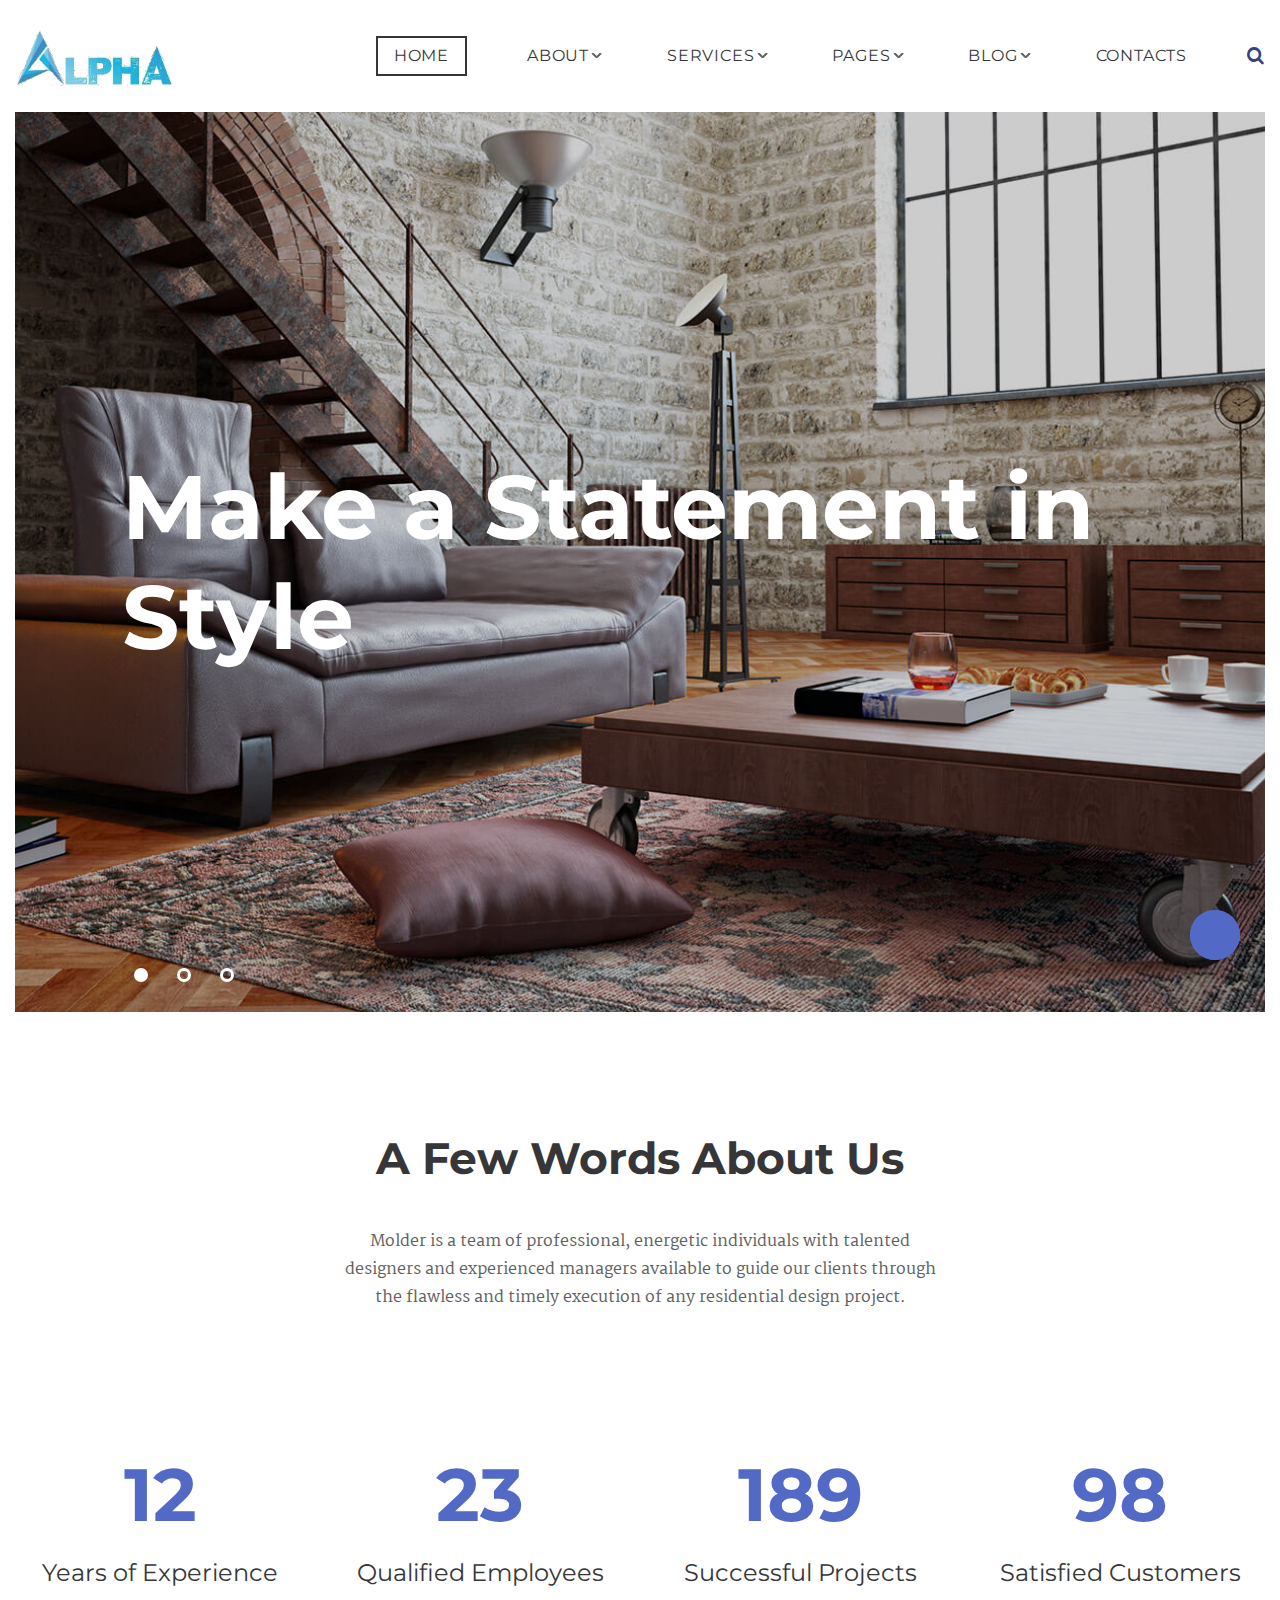
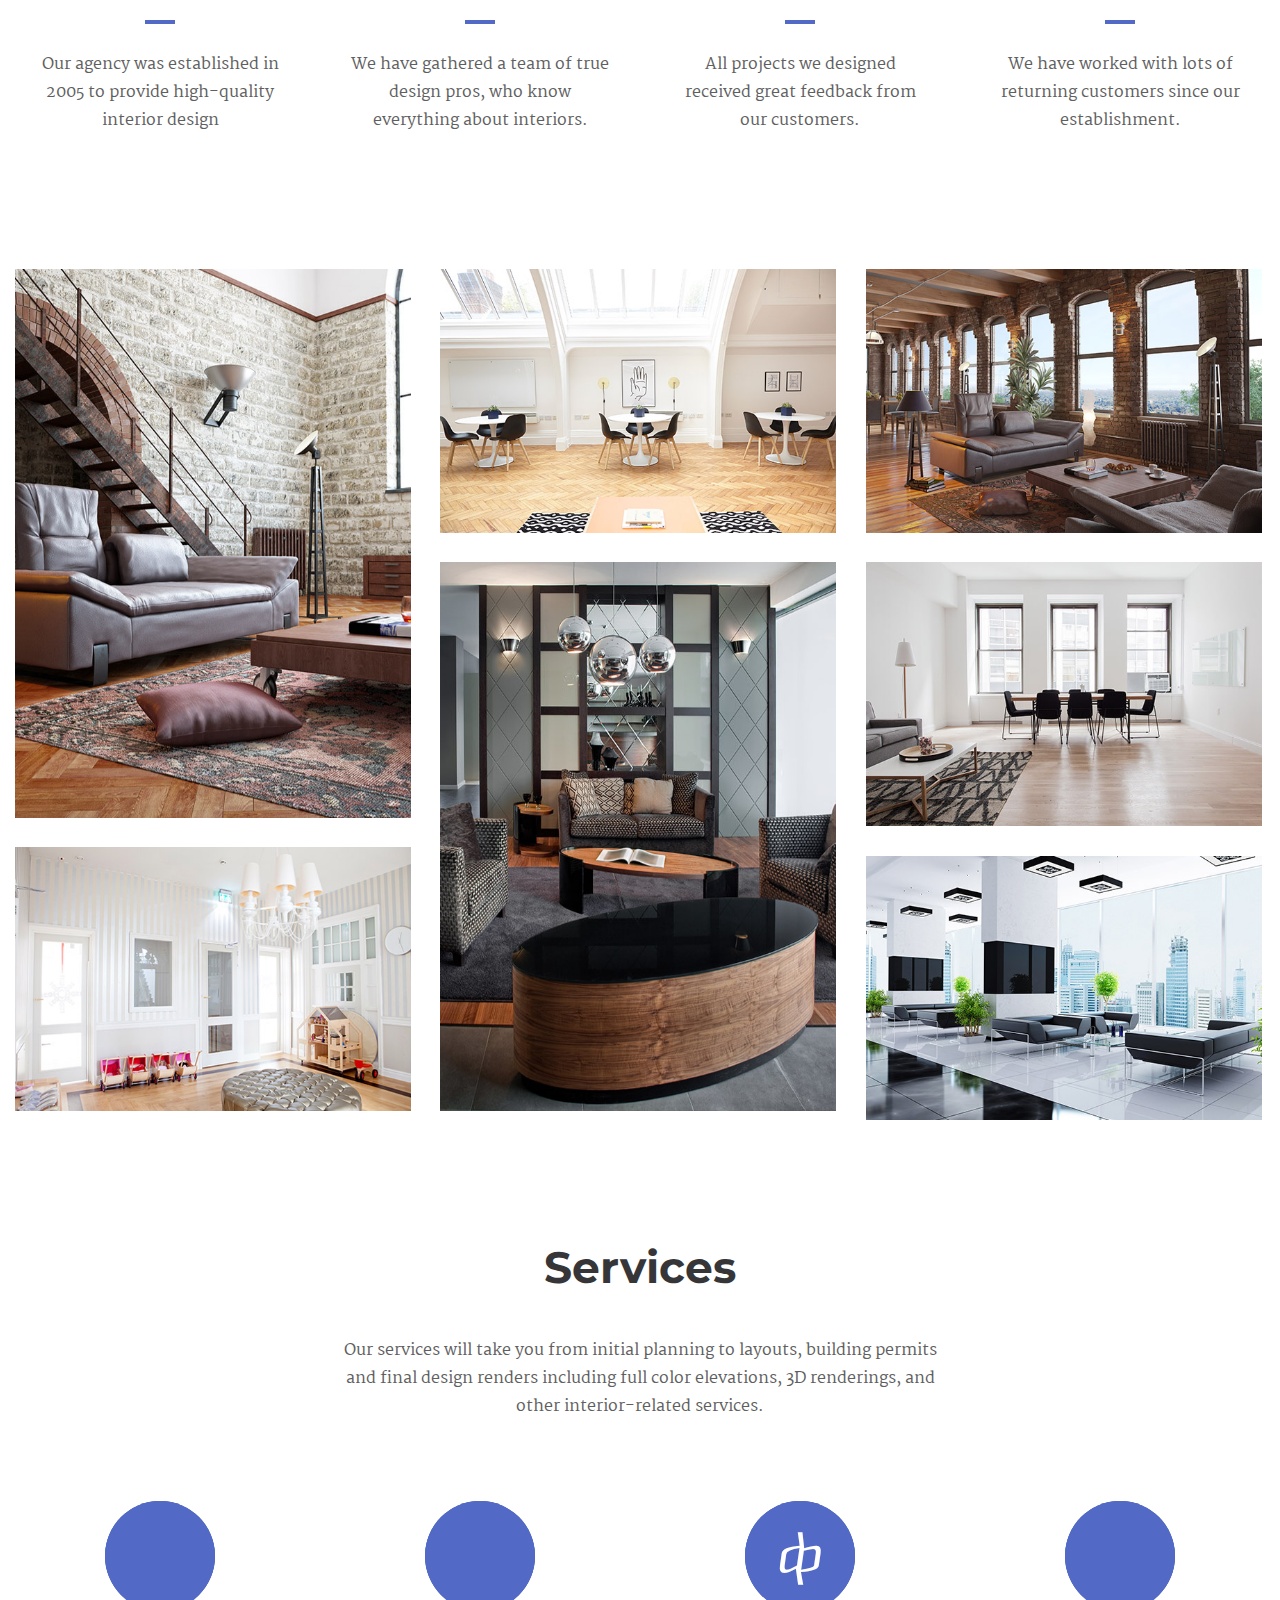
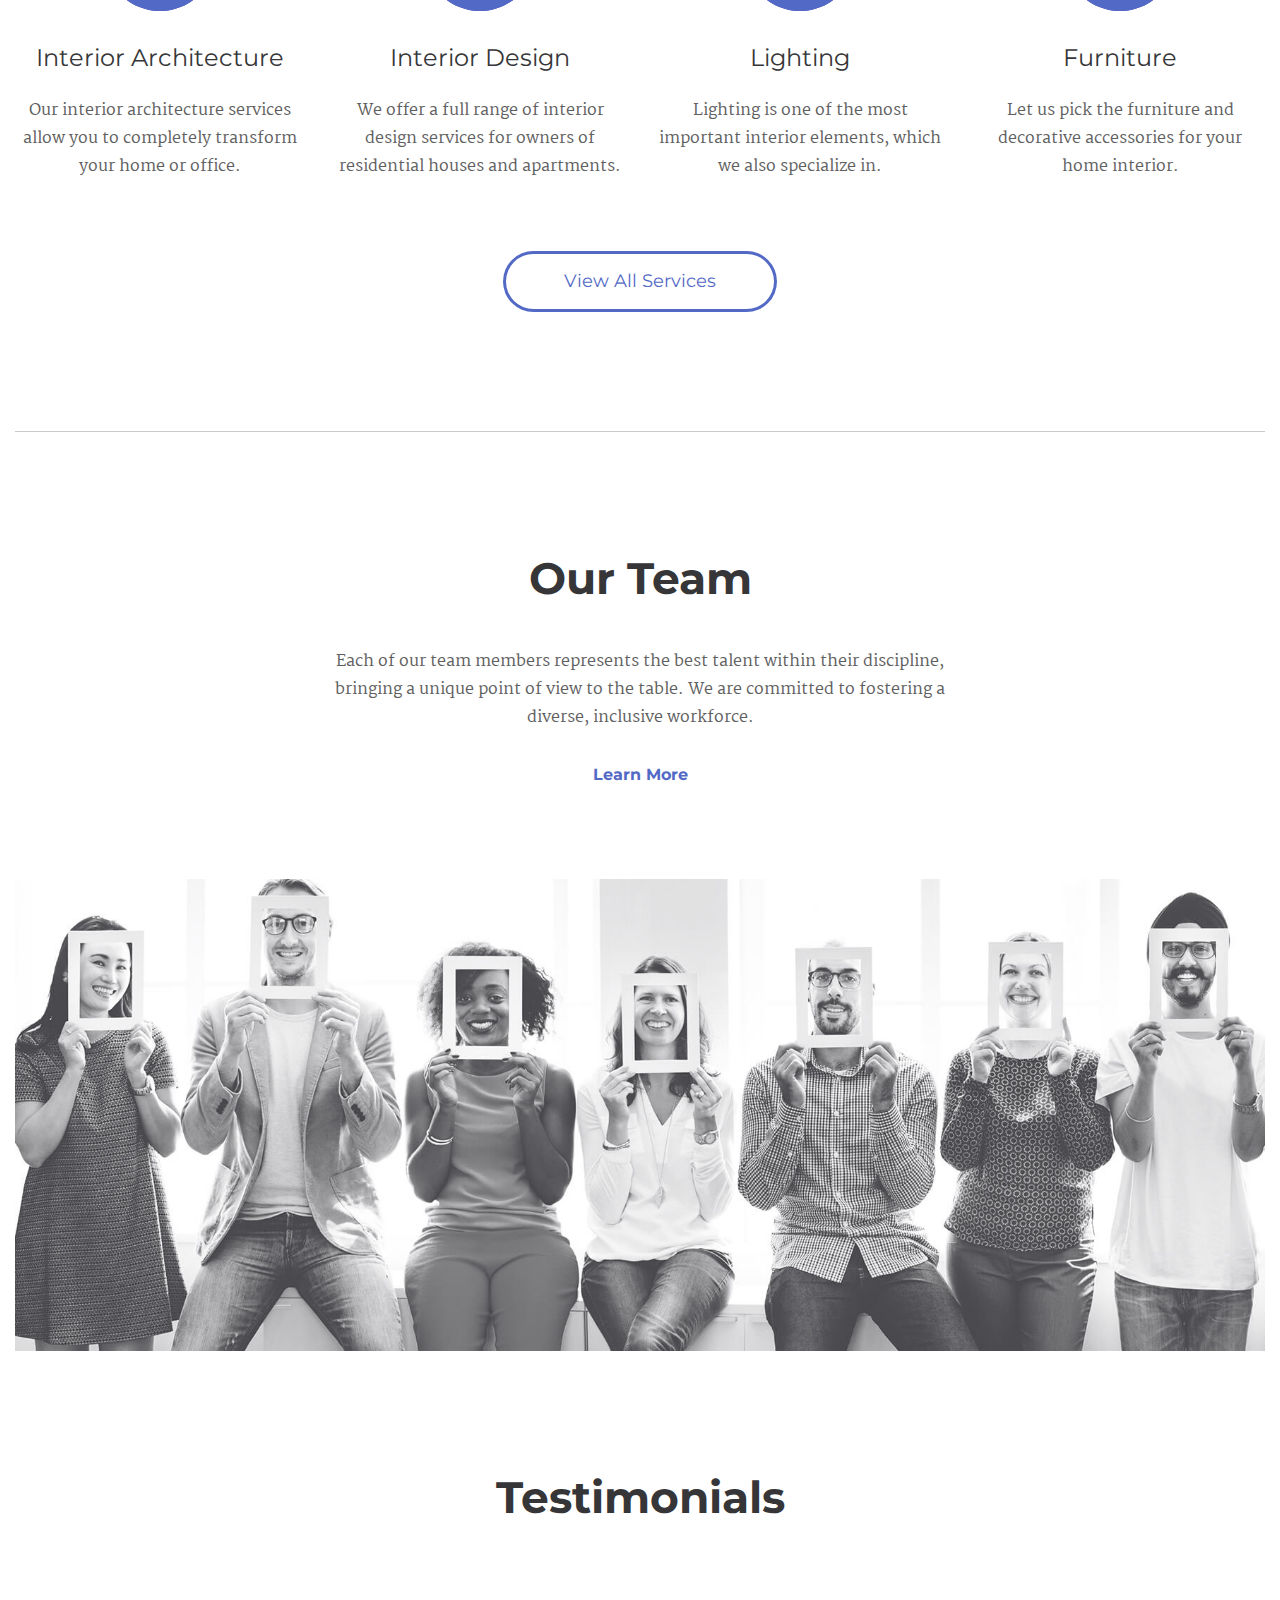
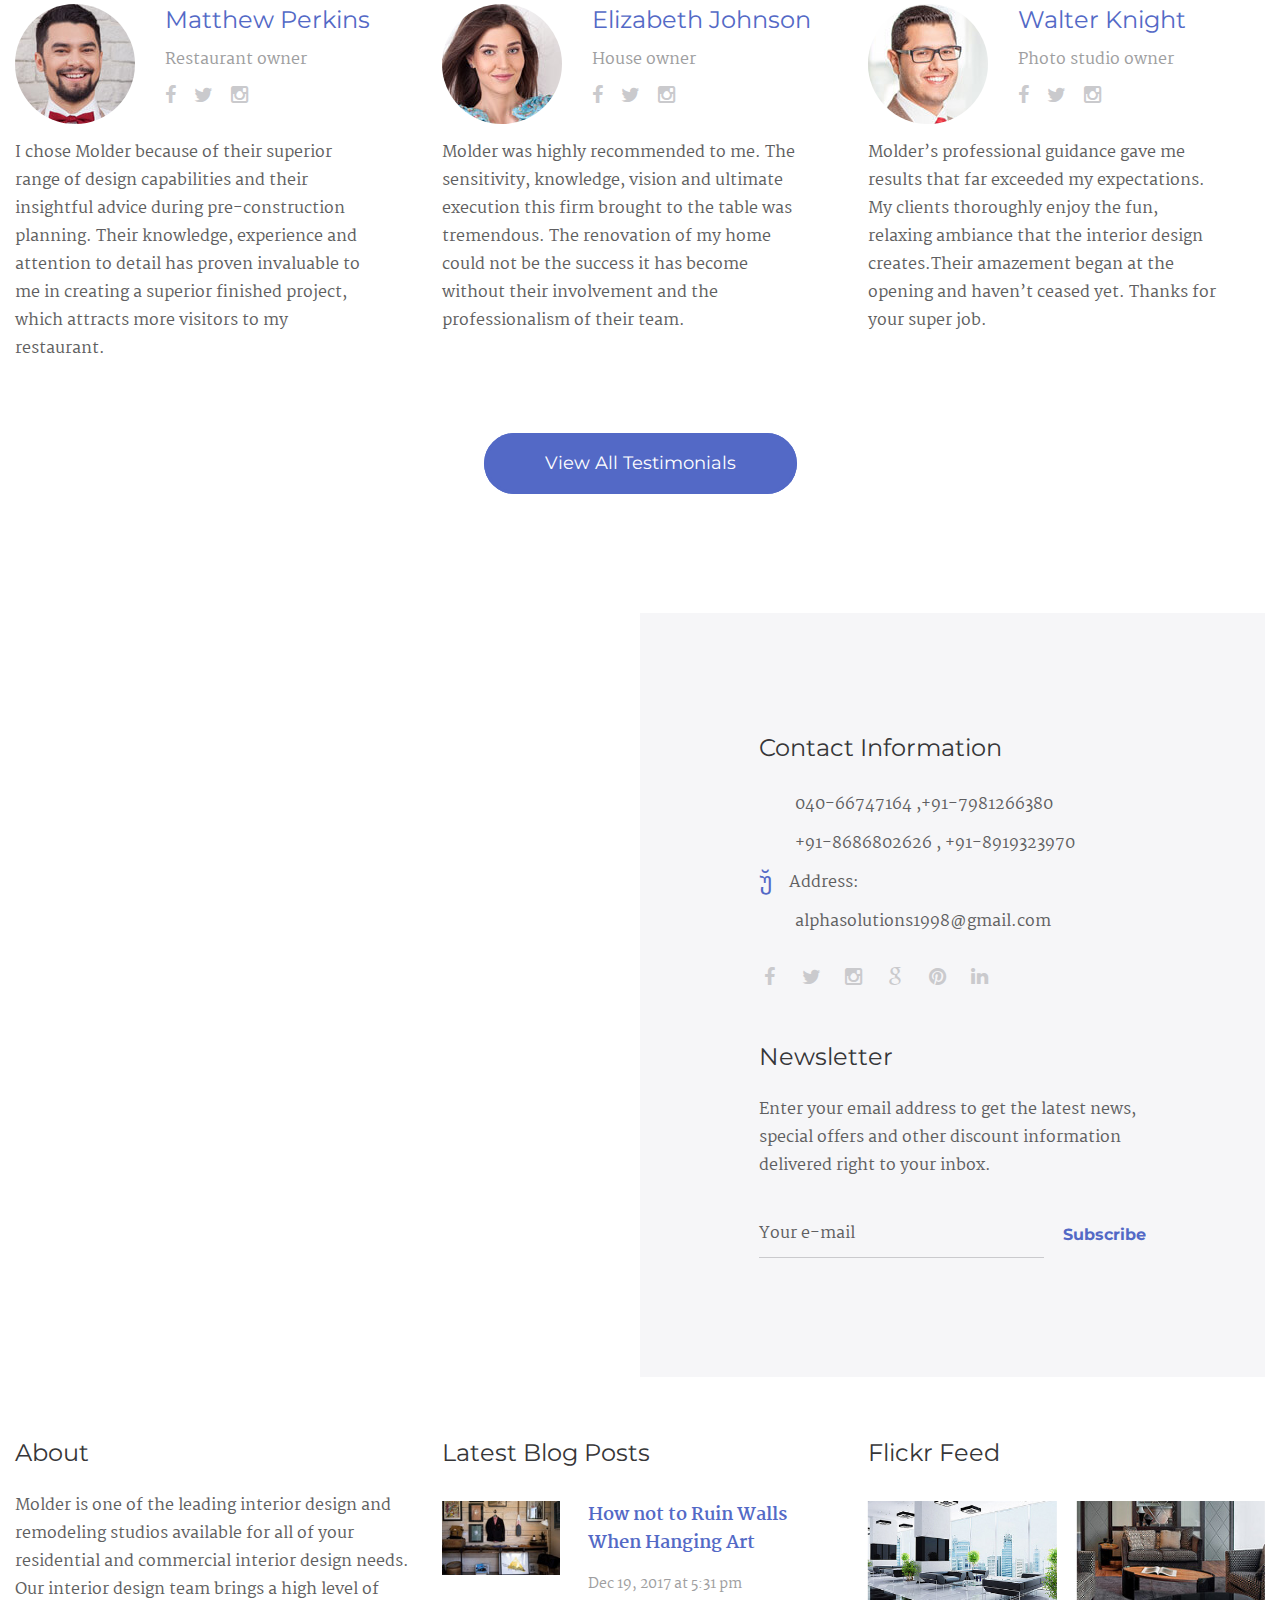
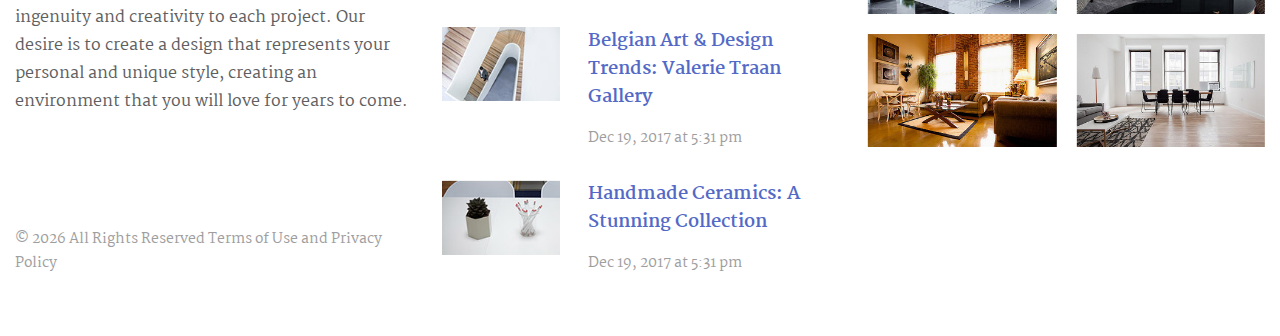
==== src/main/webapp/resources/index.html @ 191c0c5e "Alpha Project" ====
<html class="wide smoothscroll wow-animation desktop landscape rd-navbar-static-linked" lang="en"><head>
    <!-- Site Title-->
    <title>Home</title>
    <meta name="format-detection" content="telephone=no">
    <meta name="viewport" content="width=device-width, height=device-height, initial-scale=1.0, maximum-scale=1.0, user-scalable=0">
    <meta http-equiv="X-UA-Compatible" content="IE=edge">
    <meta charset="utf-8">
    <!-- Stylesheets-->
    <link rel="stylesheet" type="text/css" href="//fonts.googleapis.com/css?family=Montserrat:400,700%7CMartel:400,700,900">
    <link rel="stylesheet" href="css/bootstrap.css">
    <link rel="stylesheet" href="css/style.css">
    <link rel="stylesheet" href="//cdn.materialdesignicons.com/2.0.46/css/materialdesignicons.min.css">
    <link href="https://fonts.googleapis.com/icon?family=Material+Icons" rel="stylesheet">

		<!--[if lt IE 10]>
    <div style="background: #212121; padding: 10px 0; box-shadow: 3px 3px 5px 0 rgba(0,0,0,.3); clear: both; text-align:center; position: relative; z-index:1;"><a href="https://windows.microsoft.com/en-US/internet-explorer/"><img src="img/ie8-panel/warning_bar_0000_us.jpg" border="0" height="42" width="820" alt="You are using an outdated browser. For a faster, safer browsing experience, upgrade for free today."></a></div>
    <script src="js/html5shiv.min.js"></script>
		<![endif]-->
 </head>
  <body class="">
    <!-- Page-->
    <div class="page">
      <!-- Page preloader-->
      <div class="page-loader loaded">
        <div>
          <div class="page-loader-body">
            <div class="cssload-loader">
              <div class="cssload-inner cssload-one"></div>
              <div class="cssload-inner cssload-two"></div>
              <div class="cssload-inner cssload-three"></div>
            </div>
          </div>
        </div>
      </div>
      <!-- Page Header-->
      <header class="section page-header">
        <!-- RD Navbar-->
        <div class="rd-navbar-wrap" style="height: 112px;">
          <nav class="rd-navbar rd-navbar-default rd-navbar-original rd-navbar-static" data-sm-stick-up-offset="1px" data-md-stick-up-offset="56px" data-lg-stick-up-offset="1px" data-layout="rd-navbar-fixed" data-sm-layout="rd-navbar-fixed" data-md-layout="rd-navbar-fullwidth" data-md-device-layout="rd-navbar-fixed" data-lg-device-layout="rd-navbar-static" data-lg-layout="rd-navbar-static" data-sm-stick-up="true" data-md-stick-up="true" data-lg-stick-up="true">
            <div class="rd-navbar-outer">
              <div class="rd-navbar-inner">
                <!-- RD Navbar Panel-->
                <div class="rd-navbar-cell rd-navbar-panel">
                  <!-- RD Navbar Toggle-->
                  <button class="rd-navbar-toggle toggle-original" data-rd-navbar-toggle=".rd-navbar-nav"><span class="toggle-icon"></span></button>
                  <!-- RD Navbar Brand--><a class="rd-navbar-brand" href="./"><img src="img/logo.png" alt="" width="158" height="21"></a>
                </div>
                <!-- RD Navbar Nav-->
                <div class="rd-navbar-cell rd-navbar-nav-wrap">
                  <!-- RD Navbar Nav-->
                  <ul class="rd-navbar-nav toggle-original-elements">
                    <li class="active"><a href="index.html">Home</a></li>
                    <li class="rd-navbar--has-dropdown rd-navbar-submenu"><a href="about.html">About</a><span class="rd-navbar-submenu-toggle"></span>
                      <!-- RD Navbar Dropdown-->
                      <ul class="rd-navbar-dropdown">
                        <li><a href="#">Testimonials</a></li>
                        <li class="rd-navbar--has-dropdown rd-navbar-submenu"><a href="team.html">Our Team</a><span class="rd-navbar-submenu-toggle"></span>
                          <ul class="rd-navbar-dropdown">
                            <li><a href="#">Team Member Profile</a></li>
                          </ul>
                        </li>
                      </ul>
                    </li>
                    <li class="rd-navbar--has-dropdown rd-navbar-submenu"><a href="services.html">Services</a><span class="rd-navbar-submenu-toggle"></span>
                      <!-- RD Navbar Dropdown-->
                      <ul class="rd-navbar-dropdown">
                        <li><a href="#">Aluminium Works</a></li>
                        <li><a href="#">All Kind of Blinds</a></li>
                        <li><a href="#">All types of Cealing</a></li>
                        <li><a href="#">All kind of Flooring</a></li>
                        </ul>
                        <ul class="rd-navbar-dropdown">
                          <li><a href="#">Artificial Grass Laying</a></li>
                          <li><a href="#">Curtain Rods</a></li>
                          <li><a href="#">Electrical Works</a></li>
                          <li><a href="#">Fabrication Works</a></li>
                          <li><a href="#">Furniture & Modular Kitchens</a></li>
                          <li><a href="#">Glass Fitting & Filming</a></li>
                          <li><a href="#">Home & Office Interiors</a></li>
                          <li><a href="#">HVAC Works</a></li>
                          <li><a href="#">Sofa Making</a></li>
                          <li><a href="#">Plumbing</a></li>
                          <li><a href="#">Wallpapers</a></li>
                      </ul>
                    </li>
                    <li class="rd-navbar--has-megamenu rd-navbar-submenu"><a href="#features">Pages</a><span class="rd-navbar-submenu-toggle"></span>
                      <!-- RD Navbar Megamenu-->
                      <ul class="rd-navbar-megamenu rd-navbar-open-right">
                        <li>
                          <ul class="rd-megamenu-list">
                            <li><a href="#">Typography</a></li>
                            <li><a href="#">Tabs and accordions</a></li>
                            <li><a href="#">Progress Bars</a></li>
                            <li><a href="#">Forms</a></li>
                            <li><a href="#">Tables</a></li>
                            <li><a href="#">Grid</a></li>
                            <li><a href="#">Buttons</a></li>
                          </ul>
                        </li>
                        <li>
                          <ul class="rd-megamenu-list">
                            <li><a href="#">404 Page</a></li>
                            <li><a href="#">503 Page</a></li>
                            <li><a href="#">Coming soon</a></li>
                            <li><a href="#">Under construction</a></li>
                            <li><a href="#">Site map</a></li>
                            <li><a href="#">Terms of Use</a></li>
                            <li><a href="#">Search results</a></li>
                          </ul>
                        </li>
                        <li>
                          <ul class="rd-megamenu-list">
                            <li><a href="#">Grid Gallery</a></li>
                            <li><a href="#">Masonry Gallery</a></li>
                            <li><a href="#">Cobbles Gallery</a></li>
                            <li><a href="#">Grid without Padding Gallery</a></li>
                          </ul>
                        </li>
                      </ul>
                    </li>
                    <li class="rd-navbar--has-dropdown rd-navbar-submenu"><a href="#">Blog</a><span class="rd-navbar-submenu-toggle"></span>
                      <ul class="rd-navbar-dropdown">
                        <li><a href="#">Classic Blog</a></li>
                        <li><a href="#">Grid Blog</a></li>
                        <li><a href="#">Masonry Blog</a></li>
                        <li><a href="#">Modern Blog</a></li>
                        <li><a href="#">Single Post</a></li>
                      </ul>
                    </li>
                    <li><a href="contact.html">Contacts</a></li>
                  </ul>
                </div>
                <!-- RD Navbar Panel Right-->
                <div class="rd-navbar-cell rd-navbar-panel-right">
                  <!-- Search toggle-->
                  <button class="search-toggle toggle-original" data-rd-navbar-toggle=".rd-navbar-search"><span class="toggle-icon"></span></button>
                </div>
                <!-- Search-->
                <div class="rd-navbar-search rd-navbar-search-fullwidth toggle-original-elements">
                  <form class="rd-search" action="search-results.html" data-search-live="rd-search-results-live" method="GET">
                    <div class="form-wrap">
                      <label class="form-label form-label rd-input-label" for="rd-navbar-search-form-input">Type and hit enter...</label>
                      <input class="rd-navbar-search-form-input form-input" id="rd-navbar-search-form-input" type="text" name="s" autocomplete="off">
                      <button class="button-submit fa fa-search" type="submit"></button>
                    </div>
                    <div class="rd-search-results-live cleared" id="rd-search-results-live"></div>
                  </form>
                </div>
              </div>
            </div>
          </nav>
        </div>
      </header>
      <section class="section">
        <div class="shell-wide">
          <!-- Swiper-->
          <div class="swiper-container swiper-slider swiper-container-horizontal" data-loop="false" data-autoplay="false" data-simulate-touch="false">
            <div class="swiper-wrapper" style="transform: translate3d(0px, 0px, 0px);">
              <div class="swiper-slide swiper-slide-active" data-slide-bg="img/slider-1-1770x888.jpg" style="background-image: url(img/slider-1-1770x888.jpg); background-size: cover; width: 1264px;">
                <div class="swiper-slide-caption">
                  <div class="range range-center">
                    <div class="cell-sm-10">
                      <h1 data-caption-animate="fadeInUp" data-caption-delay="100" class="fadeInUp animated">Make a Statement <br class="veil reveal-xl-inline">in Style</h1>
                    </div>
                  </div>
                </div>
              </div>
              <div class="swiper-slide swiper-slide-next" data-slide-bg="img/slider-2-1770x888.jpg" style="background-image: url(img/slider-2-1770x888.jpg); background-size: cover; width: 1264px;">
                <div class="swiper-slide-caption">
                  <div class="range range-center">
                    <div class="cell-sm-10">
                      <h1 data-caption-animate="fadeInUp" data-caption-delay="100" class="not-animated">Simplicity <br class="veil reveal-xl-inline">Beats Complexity</h1>
                    </div>
                  </div>
                </div>
              </div>
              <div class="swiper-slide" data-slide-bg="img/slider-3-1770x888.jpg" style="background-image: url(img/slider-3-1770x888.jpg); background-size: cover; width: 1264px;">
                <div class="swiper-slide-caption">
                  <div class="range range-center">
                    <div class="cell-sm-10">
                      <h1 data-caption-animate="fadeInUp" data-caption-delay="100" class="not-animated">Our Obsession <br class="veil reveal-xl-inline">is Distinctive Interiors</h1>
                    </div>
                  </div>
                </div>
              </div>
            </div>
            <div class="pagination-wrapper range range-center">
              <div class="cell-sm-10">
                <!-- Swiper Pagination-->
                <div class="swiper-pagination swiper-pagination-clickable swiper-pagination-bullets"><span class="swiper-pagination-bullet swiper-pagination-bullet-active"></span><span class="swiper-pagination-bullet"></span><span class="swiper-pagination-bullet"></span></div>
              </div>
            </div>
          </div>
        </div>
      </section>
      <!-- A Few Words About Us-->
      <section class="section section-lg bg-white">
        <div class="shell-wide text-center">
          <div class="title-block">
            <div class="range range-center">
              <div class="cell-sm-10 cell-lg-6">
                <h3>A Few Words About Us</h3>
                <p>Molder is a team of professional, energetic individuals with talented designers and experienced managers available to guide our clients through the flawless and timely execution of any residential design project.</p>
              </div>
            </div>
          </div>
          <div class="range range-40 range-center">
            <div class="cell-sm-6 cell-md-3">
              <div class="counter-wrap">
                <div class="icon icon-md icon-default mdi mdi-thumb-up-outline"></div>
                <div class="heading-2 counter-title"><span class="counter animated" data-step="3000">12</span></div>
                <h4 class="counter-subtitle">Years of Experience</h4>
                <div class="divider divider-1"></div>
                <p class="counter-exeption">Our agency was established in 2005 to provide high-quality interior design</p>
              </div>
            </div>
            <div class="cell-sm-6 cell-md-3">
              <div class="counter-wrap">
                <div class="icon icon-md icon-default mdi mdi-account-multiple-outline"></div>
                <div class="heading-2 counter-title"><span class="counter animated" data-step="3000">23</span></div>
                <h4 class="counter-subtitle">Qualified Employees</h4>
                <div class="divider divider-1"></div>
                <p class="counter-exeption">We have gathered a team of true design pros, who know everything about interiors.</p>
              </div>
            </div>
            <div class="cell-sm-6 cell-md-3">
              <div class="counter-wrap">
                <div class="icon icon-md icon-default mdi mdi-presentation"></div>
                <div class="heading-2 counter-title"><span class="counter animated" data-step="3000">189</span></div>
                <h4 class="counter-subtitle">Successful Projects</h4>
                <div class="divider divider-1"></div>
                <p class="counter-exeption">All projects we designed received great feedback from our customers.</p>
              </div>
            </div>
            <div class="cell-sm-6 cell-md-3">
              <div class="counter-wrap">
                <div class="icon icon-md icon-default mdi mdi-emoticon-happy"></div>
                <div class="heading-2 counter-title"><span class="counter animated" data-step="3000">98</span></div>
                <h4 class="counter-subtitle">Satisfied Customers</h4>
                <div class="divider divider-1"></div>
                <p class="counter-exeption">We have worked with lots of returning customers since our establishment.</p>
              </div>
            </div>
          </div>
        </div>
      </section>
      <!--Masonry gallery-->
      <section class="section section-lg bg-white">
        <div class="shell-wide">
          <div class="row">
            <!-- Isotope Content-->
            <div class="col-lg-12 text-center">
              <div class="row row-30 isotope isotope-fix isotope-single isotope--loaded" data-isotope-layout="masonry" data-isotope-group="gallery" data-lightgallery="group" style="position: relative; height: 891px;">
                <div class="col-xs-12 col-sm-6 col-lg-4 isotope-item" data-filter="*" style="position: absolute; left: 0px; top: 0px;">
                  <div class="gallery-item"><a class="gallery-item-inner" data-lightgallery="group-item" href="#">
                      <div class="gallery-img-wrap"><img src="img/masonry-gallery-1-570x790.jpg" alt="" width="570" height="790">
                      </div>
                      <div class="zoom-item"></div></a>
                    <div class="caption">
                      <h4 class="heading"><a href="#">Loft Studio</a></h4>
                      <div class="divider divider-1"></div>
                      <p class="exeption">Every project we work on reflects our professionalism and innovative design approach.</p>
                    </div>
                  </div>
                </div>
                <div class="col-xs-12 col-sm-6 col-lg-4 isotope-item" data-filter="*" style="position: absolute; left: 430px; top: 0px;">
                  <div class="gallery-item"><a class="gallery-item-inner" data-lightgallery="group-item" href="img/masonry-gallery-2-570x380.jpg">
                      <div class="gallery-img-wrap"><img src="img/masonry-gallery-2-570x380.jpg" alt="" width="570" height="380">
                      </div>
                      <div class="zoom-item"></div></a>
                    <div class="caption">
                      <h4 class="heading"><a href="#">Restaurant</a></h4>
                      <div class="divider divider-1"></div>
                      <p class="exeption">Every project we work on reflects our professionalism and innovative design approach.</p>
                    </div>
                  </div>
                </div>
                <div class="col-xs-12 col-sm-6 col-lg-4 isotope-item" data-filter="*" style="position: absolute; left: 861px; top: 0px;">
                  <div class="gallery-item"><a class="gallery-item-inner" data-lightgallery="group-item" href="#">
                      <div class="gallery-img-wrap"><img src="img/masonry-gallery-3-570x380.jpg" alt="" width="570" height="380">
                      </div>
                      <div class="zoom-item"></div></a>
                    <div class="caption">
                      <h4 class="heading"><a href="#">Photo Studio</a></h4>
                      <div class="divider divider-1"></div>
                      <p class="exeption">Every project we work on reflects our professionalism and innovative design approach.</p>
                    </div>
                  </div>
                </div>
                <div class="col-xs-12 col-sm-6 col-lg-4 isotope-item" data-filter="*" style="position: absolute; left: 430px; top: 297px;">
                  <div class="gallery-item"><a class="gallery-item-inner" data-lightgallery="group-item" href="#">
                      <div class="gallery-img-wrap"><img src="img/masonry-gallery-4-570x790.jpg" alt="" width="570" height="790">
                      </div>
                      <div class="zoom-item"></div></a>
                    <div class="caption">
                      <h4 class="heading"><a href="#">Contemporary Penthouse</a></h4>
                      <div class="divider divider-1"></div>
                      <p class="exeption">Every project we work on reflects our professionalism and innovative design approach.</p>
                    </div>
                  </div>
                </div>
                <div class="col-xs-12 col-sm-6 col-lg-4 isotope-item" data-filter="*" style="position: absolute; left: 861px; top: 297px;">
                  <div class="gallery-item"><a class="gallery-item-inner" data-lightgallery="group-item" href="#">
                      <div class="gallery-img-wrap"><img src="img/masonry-gallery-5-570x380.jpg" alt="" width="570" height="380">
                      </div>
                      <div class="zoom-item"></div></a>
                    <div class="caption">
                      <h4 class="heading"><a href="#">Conference Center</a></h4>
                      <div class="divider divider-1"></div>
                      <p class="exeption">Every project we work on reflects our professionalism and innovative design approach.</p>
                    </div>
                  </div>
                </div>
                <div class="col-xs-12 col-sm-6 col-lg-4 isotope-item" data-filter="*" style="position: absolute; left: 0px; top: 585px;">
                  <div class="gallery-item"><a class="gallery-item-inner" data-lightgallery="group-item" href="#">
                      <div class="gallery-img-wrap"><img src="img/masonry-gallery-6-570x380.jpg" alt="" width="570" height="380">
                      </div>
                      <div class="zoom-item"></div></a>
                    <div class="caption">
                      <h4 class="heading"><a href="#">Kindergarten</a></h4>
                      <div class="divider divider-1"></div>
                      <p class="exeption">Every project we work on reflects our professionalism and innovative design approach.</p>
                    </div>
                  </div>
                </div>
                <div class="col-xs-12 col-sm-6 col-lg-4 isotope-item" data-filter="*" style="position: absolute; left: 861px; top: 594px;">
                  <div class="gallery-item"><a class="gallery-item-inner" data-lightgallery="group-item" href="#">
                      <div class="gallery-img-wrap"><img src="img/masonry-gallery-7-570x380.jpg" alt="" width="570" height="380">
                      </div>
                      <div class="zoom-item"></div></a>
                    <div class="caption">
                      <h4 class="heading"><a href="#">Business Center</a></h4>
                      <div class="divider divider-1"></div>
                      <p class="exeption">Every project we work on reflects our professionalism and innovative design approach.</p>
                    </div>
                  </div>
                </div>
              </div>
            </div>
          </div>
        </div>
      </section>
      <!-- Services-->
      <section class="section section-lg bg-white">
        <div class="shell-wide text-center">
          <div class="title-block-2">
            <div class="range range-center">
              <div class="cell-sm-10 cell-lg-6">
                <h3>Services</h3>
                <p>Our services will take you from initial planning to layouts, building permits and final design renders including full color elevations, 3D renderings, and other interior-related services.</p>
              </div>
            </div>
          </div>
          <div class="range range-40 range-md-60">
            <div class="cell-sm-6 cell-md-3">
              <div class="blurb-icon">
                <div class="icon icon-lg icon-primary mdi mdi-cube-outline"></div>
                <h4 class="blurb-title"><a href="#">Interior Architecture</a></h4>
                <p class="blurb-content">Our interior architecture services allow you to completely transform your home or office.</p>
              </div>
            </div>
            <div class="cell-sm-6 cell-md-3">
              <div class="blurb-icon">
                <div class="icon icon-lg icon-primary mdi mdi-bank"></div>
                <h4 class="blurb-title"><a href="#">Interior Design</a></h4>
                <p class="blurb-content">We offer a full range of interior design services for owners of residential houses and apartments.</p>
              </div>
            </div>
            <div class="cell-sm-6 cell-md-3">
              <div class="blurb-icon">
                <div class="icon icon-lg icon-primary mdi mdi-lightbulb-outline"></div>
                <h4 class="blurb-title"><a href="#">Lighting</a></h4>
                <p class="blurb-content">Lighting is one of the most important interior elements, which we also specialize in.</p>
              </div>
            </div>
            <div class="cell-sm-6 cell-md-3">
              <div class="blurb-icon">
                <div class="icon icon-lg icon-primary mdi mdi-sofa"></div>
                <h4 class="blurb-title"><a href="#">Furniture</a></h4>
                <p class="blurb-content">Let us pick the furniture and decorative accessories for your home interior.</p>
              </div>
            </div>
          </div><a class="button button-primary-outline" href="services.html"><span>View All Services</span></a>
        </div>
      </section>
      <div class="divider divider-2"></div>
      <!-- Our Team-->
      <section class="section section-lg bg-white">
        <div class="shell-wide text-center">
          <div class="title-block-1">
            <div class="range range-center">
              <div class="cell-sm-10 cell-lg-6">
                <h3>Our Team</h3>
                <p>Each of our team members represents the best talent within their discipline, bringing a unique point of view to the table. We are committed to fostering a diverse, inclusive workforce.</p><a class="button button-link" href="#"><span>Learn More</span></a>
              </div>
            </div>
          </div><img src="img/home-1-1770x669.jpg" alt="" width="1770" height="669">
        </div>
      </section>
      <!--Testimonials-->
      <section class="section section-lg bg-white">
        <div class="shell-wide text-center">
          <div class="title-block-2">
            <h3>Testimonials</h3>
          </div>
          <div class="range range-40 range-center text-md-left">
            <div class="cell-sm-4 cell-md-4">
              <div class="thumbnail-5">
                <div class="unit unit-spacing-sm unit-md-horizontal">
                  <div class="unit-left media-wrapper"><a href="#"><img src="img/testimonials-1-120x120.jpg" alt="" width="120" height="120"></a></div>
                  <div class="unit-body caption">
                    <h4 class="title"><a href="#">Matthew Perkins</a></h4>
                    <p class="position">Restaurant owner</p>
                    <ul class="list-inline-1">
                      <li><a class="icon fa-facebook" href="#"></a></li>
                      <li><a class="icon fa-twitter" href="#"></a></li>
                      <li><a class="icon fa-instagram" href="#"></a></li>
                    </ul>
                  </div>
                </div>
                <p class="exeption">I chose Molder because of their superior range of design capabilities and their insightful advice during pre-construction planning. Their knowledge, experience and attention to detail has proven invaluable to me in creating a superior finished project, which attracts more visitors to my restaurant.</p>
              </div>
            </div>
            <div class="cell-sm-4 cell-md-4">
              <div class="thumbnail-5">
                <div class="unit unit-spacing-sm unit-md-horizontal">
                  <div class="unit-left media-wrapper"><a href="#"><img src="img/testimonials-2-120x120.jpg" alt="" width="120" height="120"></a></div>
                  <div class="unit-body caption">
                    <h4 class="title"><a href="#">Elizabeth Johnson</a></h4>
                    <p class="position">House owner</p>
                    <ul class="list-inline-1">
                      <li><a class="icon fa-facebook" href="#"></a></li>
                      <li><a class="icon fa-twitter" href="#"></a></li>
                      <li><a class="icon fa-instagram" href="#"></a></li>
                    </ul>
                  </div>
                </div>
                <p class="exeption">Molder was highly recommended to me. The sensitivity, knowledge, vision and ultimate execution this firm brought to the table was tremendous. The renovation of my home could not be the success it has become without their involvement and the professionalism of their team.</p>
              </div>
            </div>
            <div class="cell-sm-4 cell-md-4">
              <div class="thumbnail-5">
                <div class="unit unit-spacing-sm unit-md-horizontal">
                  <div class="unit-left media-wrapper"><a href="#"><img src="img/testimonials-3-120x120.jpg" alt="" width="120" height="120"></a></div>
                  <div class="unit-body caption">
                    <h4 class="title"><a href="#">Walter Knight</a></h4>
                    <p class="position">Photo studio owner</p>
                    <ul class="list-inline-1">
                      <li><a class="icon fa-facebook" href="#"></a></li>
                      <li><a class="icon fa-twitter" href="#"></a></li>
                      <li><a class="icon fa-instagram" href="#"></a></li>
                    </ul>
                  </div>
                </div>
                <p class="exeption">Molder’s professional guidance gave me results that far exceeded my expectations. My clients thoroughly enjoy the fun, relaxing ambiance that the interior design creates.Their amazement began at the opening and haven’t ceased yet. Thanks for your super job.</p>
              </div>
            </div>
          </div><a class="button button-primary" href="#"><span>View All Testimonials</span></a>
        </div>
      </section>
      <!--Contacts-->
      <section class="section">
        <div class="shell-wide">
          <div class="range range-center range-condensed">
            <div class="cell-sm-12 cell-md-6 cell-flex">
              <div class="rd-google-map rd-google-map-1 rd-google-map__model" data-marker="img/gmap_marker.png" data-marker-active="img/gmap_marker_active.png" data-styles="" data-zoom="14" data-x="-73.9874068" data-y="40.643180">
                <ul class="map_locations">
                  <li data-y="40.643180" data-x="-73.9874068">
                    <p>Hyderabad</p>
                  </li>
                </ul>
              </div>
            </div>
            <div class="cell-sm-12 cell-md-6 bg-gray-light">
              <div class="section-lg section-inset">
                <div class="range range-center range-50 range-xl-80">
                  <div class="cell-sm-11 cell-md-10 cell-lg-8">
                    <h4>Contact Information</h4>
                    <ul class="contact-box list-lg">
                      <li>
                        <div class="unit unit-horizontal unit-spacing-xxs unit-middle">
                          <div class="unit-left"><span class="icon icon-primary mdi mdi-phone"></span></div>
                          <div class="unit-body"><a class="hover-text" href="callto:#">040-66747164</a> ,<a class="hover-text" href="callto:#">+91-7981266380</a></div>
                        </div>
                      </li>
                        <li>
                        <div class="unit unit-horizontal unit-spacing-xxs unit-middle">
                          <div class="unit-left"><span class="icon icon-primary mdi mdi-phone"></span></div>
                          <div class="unit-body"> <a class="hover-text" href="callto:#">+91-8686802626 </a>, <a class="hover-text" href="callto:#">+91-8919323970</a></div>
                        </div>
                        </li>
                      <li>
                        <div class="unit unit-horizontal unit-spacing-xxs">
                          <div class="unit-left"><span class="icon icon-primary mdi mdi-map-marker"></span></div>
                          <div class="unit-body"><a class="hover-text" href="#">Address:</a></div>
                        </div>
                      </li>
                      <li>
                        <div class="unit unit-horizontal unit-spacing-xxs unit-middle">
                          <div class="unit-left"><span class="icon icon-primary mdi mdi-email-outline"></span></div>
                          <div class="unit-body"><a class="hover-text" href="mailto:#">alphasolutions1998@gmail.com</a></div>
                        </div>
                      </li>
                    </ul>
                    <ul class="list-inline-2">
                      <li><a class="icon icon-xs icon icon-hover-gray fa-facebook" href="#"></a></li>
                      <li><a class="icon icon-xs icon icon-hover-gray fa-twitter" href="#"></a></li>
                      <li><a class="icon icon-xs icon icon-hover-gray fa-instagram" href="#"></a></li>
                      <li><a class="icon icon-xs icon icon-hover-gray fa-google" href="#"></a></li>
                      <li><a class="icon icon-xs icon icon-hover-gray fa-pinterest" href="#"></a></li>
                      <li><a class="icon icon-xs icon icon-hover-gray fa-linkedin" href="#"></a></li>
                    </ul>
                  </div>
                  <div class="cell-sm-11 cell-md-10 cell-lg-8">
                    <h4>Newsletter</h4>
                    <p>Enter your email address to get the latest news, special offers and other discount information delivered right to your inbox.</p>
                    <!-- RD Mailform-->
                    <form class="rd-mailform rd-mailform-inline" data-form-output="form-output-global" data-form-type="forms" method="post" action="bat/rd-mailform.php" novalidate="novalidate">
                      <div class="form-wrap">
                        <label class="form-label rd-input-label" for="inline-email">Your e-mail</label>
                        <input class="form-input form-control-has-validation form-control-last-child" id="inline-email" type="email" name="email" data-constraints="@Email @Required"><span class="form-validation"></span>
                      </div>
                      <button class="button button-link" type="submit">Subscribe</button>
                    </form>
                  </div>
                </div>
              </div>
            </div>
          </div>
        </div>
      </section>
      <!-- Page Footer-->
      <footer class="footer-default">
        <div class="footer-border"></div>
        <div class="shell-wide">
          <div class="range range-40">
            <div class="cell-sm-12 cell-lg-4 flex-block">
              <div class="about-block">
                <h4>About</h4>
                <p>Molder is one of the leading interior design and remodeling studios available for all of your residential and commercial interior design needs. Our interior design team brings a high level of ingenuity and creativity to each project. Our desire is to create a design that represents your personal and unique style, creating an environment that you will love for years to come.</p>
              </div>
              <p class="copyright">© <span id="copyright-year">2017</span> All Rights Reserved <a href="#">Terms of Use</a> and <a href="#">Privacy Policy</a>
              </p>
            </div>
            <div class="cell-sm-7 cell-md-6 cell-lg-4">
              <h4>Latest Blog Posts</h4>
              <article class="post-recent">
                <div class="post-media"><a href="#"><img src="img/recent-post-1-160x100.jpg" alt="" width="160" height="100"></a></div>
                <div class="caption">
                  <h5 class="post-title"><a class="heading-link" href="#">How not to Ruin Walls When Hanging Art</a></h5>
                  <div class="time">
                    <time datetime="2017-01-01">Dec 19, 2017 at 5:31 pm</time>
                  </div>
                </div>
              </article>
              <article class="post-recent">
                <div class="post-media"><a href="#"><img src="img/recent-post-2-160x100.jpg" alt="" width="160" height="100"></a></div>
                <div class="caption">
                  <h5 class="post-title"><a class="heading-link" href="#">Belgian Art &amp; Design Trends: Valerie Traan Gallery</a></h5>
                  <div class="time">
                    <time datetime="2017-01-01">Dec 19, 2017 at 5:31 pm</time>
                  </div>
                </div>
              </article>
              <article class="post-recent">
                <div class="post-media"><a href="#"><img src="img/recent-post-3-160x100.jpg" alt="" width="160" height="100"></a></div>
                <div class="caption">
                  <h5 class="post-title"><a class="heading-link" href="#">Handmade Ceramics: A Stunning Collection</a></h5>
                  <div class="time">
                    <time datetime="2017-01-01">Dec 19, 2017 at 5:31 pm</time>
                  </div>
                </div>
              </article>
            </div>
            <div class="cell-sm-5 cell-md-6 cell-lg-4">
              <h4>Flickr Feed</h4>
              <ul class="flickr flickr-gallery" data-flickr-tags="tm-62126">
                <li><a class="flickr-item" data-type="flickr-item" href="#" data-link="href" target="_blank"><img data-image_n="src" data-title="alt" src="img/flickr1.jpg" alt=""></a>
                </li>
                <li><a class="flickr-item" data-type="flickr-item" href="#" data-link="href" target="_blank"><img data-image_n="src" data-title="alt" src="img/flickr2.jpg" alt=""></a>
                </li>
                <li><a class="flickr-item" data-type="flickr-item" href="#" data-link="href" target="_blank"><img data-image_n="src" data-title="alt" src="img/flickr3.jpg" alt=""></a>
                </li>
                <li><a class="flickr-item" data-type="flickr-item" href="#" data-link="href" target="_blank"><img data-image_n="src" data-title="alt" src="img/flickr4.jpg" alt=""></a>
                </li>
              </ul>
            </div>
          </div>
        </div>
      </footer>
    </div>
    <!-- PANEL-->
    <!-- END PANEL-->
    <!-- Global Mailform Output-->
    <div class="snackbars" id="form-output-global"></div>
    <!-- PhotoSwipe Gallery-->
    <div class="pswp" tabindex="-1" role="dialog" aria-hidden="true">
      <div class="pswp__bg"></div>
      <div class="pswp__scroll-wrap">
        <div class="pswp__container">
          <div class="pswp__item"></div>
          <div class="pswp__item"></div>
          <div class="pswp__item"></div>
        </div>
        <div class="pswp__ui pswp__ui--hidden">
          <div class="pswp__top-bar">
            <div class="pswp__counter"></div>
            <button class="pswp__button pswp__button--close" title="Close (Esc)"></button>
            <button class="pswp__button pswp__button--share" title="Share"></button>
            <button class="pswp__button pswp__button--fs" title="Toggle fullscreen"></button>
            <button class="pswp__button pswp__button--zoom" title="Zoom in/out"></button>
            <div class="pswp__preloader">
              <div class="pswp__preloader__icn">
                <div class="pswp__preloader__cut">
                  <div class="pswp__preloader__donut"></div>
                </div>
              </div>
            </div>
          </div>
          <div class="pswp__share-modal pswp__share-modal--hidden pswp__single-tap">
            <div class="pswp__share-tooltip"></div>
          </div>
          <button class="pswp__button pswp__button--arrow--left" title="Previous (arrow left)"></button>
          <button class="pswp__button pswp__button--arrow--right" title="Next (arrow right)"></button>
          <div class="pswp__caption">
            <div class="pswp__caption__cent"></div>
          </div>
        </div>
      </div>
    </div>
    <!-- Javascript-->
   
      <script src="js/core.min.js"></script>
    <script src="js/script.js"></script>
	
	<!--LIVEDEMO_00 -->

	<script type="text/javascript">
	 var _gaq = _gaq || [];
	  _gaq.push(['_setAccount', 'UA-7078796-5']);
	  _gaq.push(['_trackPageview']);
	  (function() {
		var ga = document.createElement('script'); ga.type = 'text/javascript'; ga.async = true;
		ga.src = ('https:' == document.location.protocol ? 'https://ssl' : 'https://www') + '.google-analytics.com/ga.js';
		var s = document.getElementsByTagName('script')[0]; s.parentNode.insertBefore(ga, s);
	  })();</script>
	
  <noscript>&lt;iframe src="//www.googletagmanager.com/ns.html?id=GTM-P9FT69"height="0" width="0" style="display:none;visibility:hidden"&gt;&lt;/iframe&gt;</noscript><script>(function(w,d,s,l,i){w[l]=w[l]||[];w[l].push({'gtm.start': new Date().getTime(),event:'gtm.js'});var f=d.getElementsByTagName(s)[0],j=d.createElement(s),dl=l!='dataLayer'?'&l='+l:'';j.async=true;j.src='//www.googletagmanager.com/gtm.js?id='+i+dl;f.parentNode.insertBefore(j,f);})(window,document,'script','dataLayer','GTM-P9FT69');</script><!-- End Google Tag Manager -->
<a href="#" id="ui-to-top" class="ui-to-top"></a></body><!-- Google Tag Manager --></html>
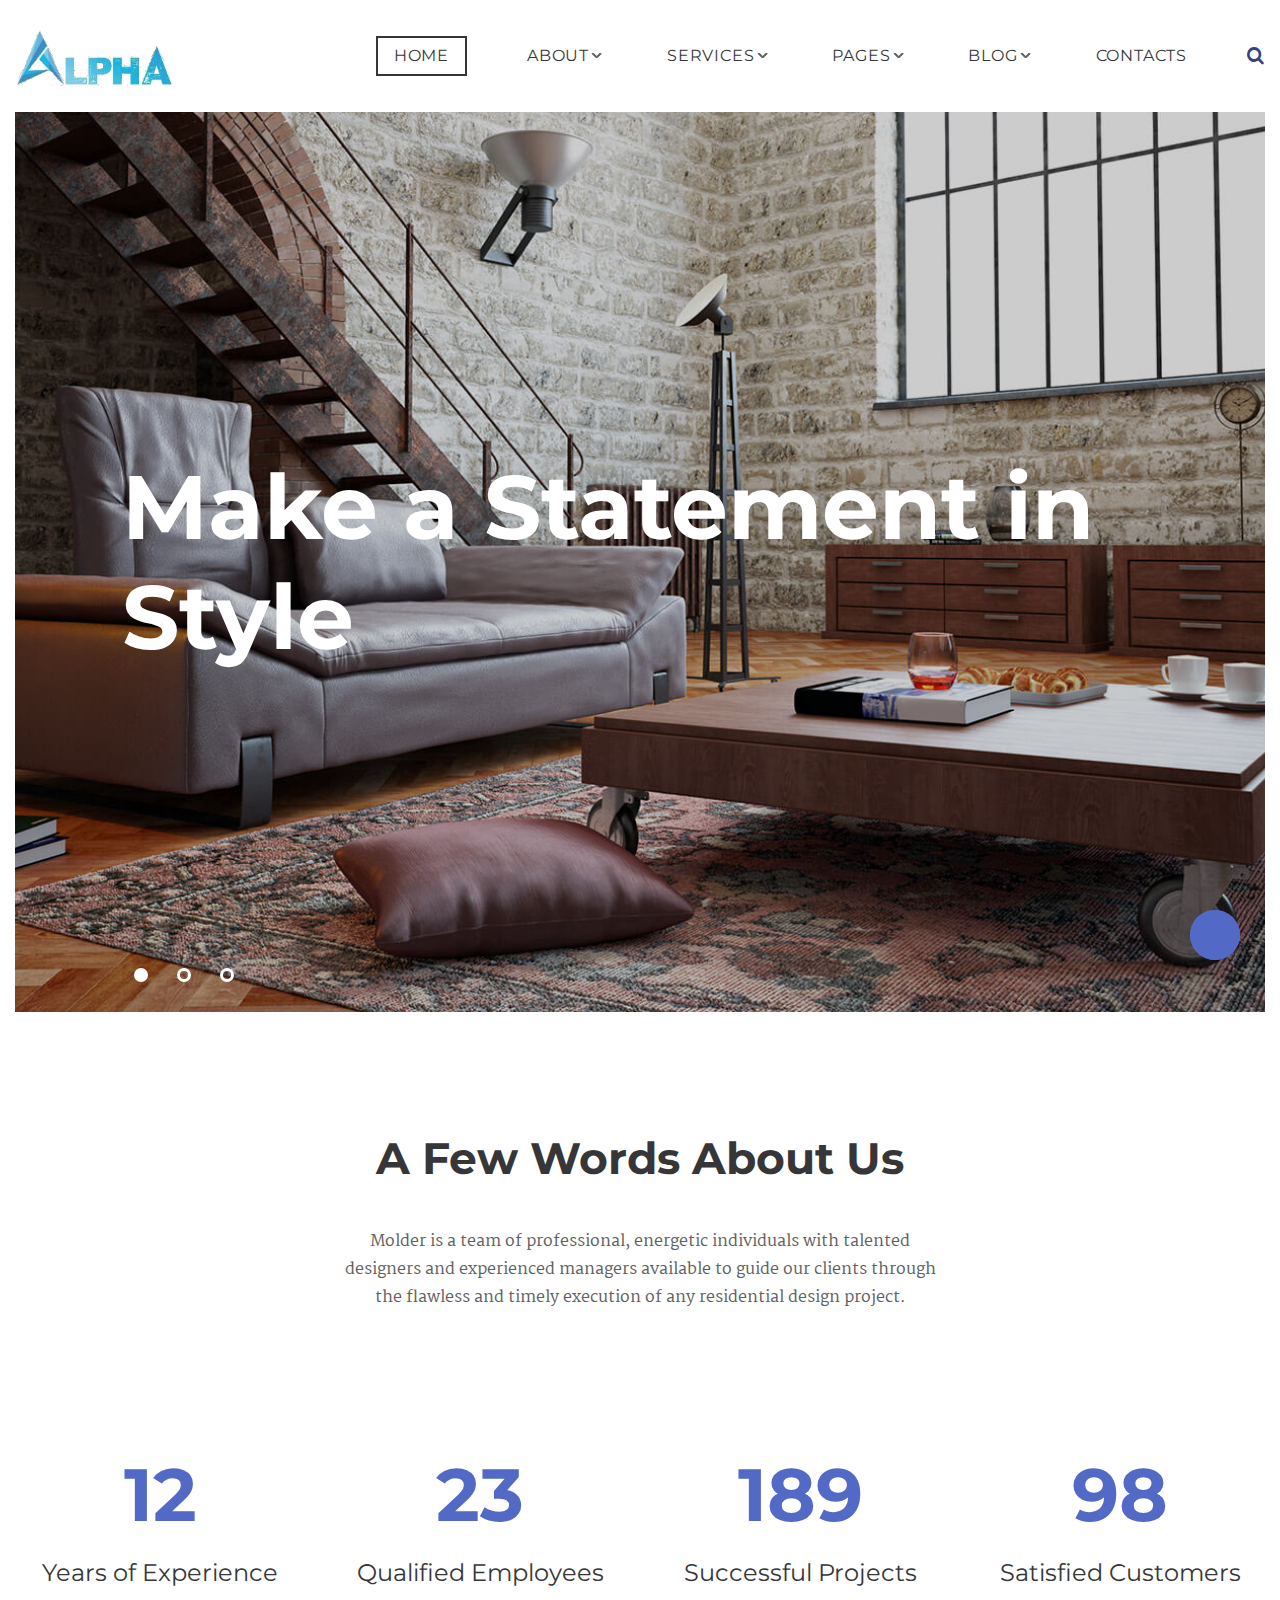
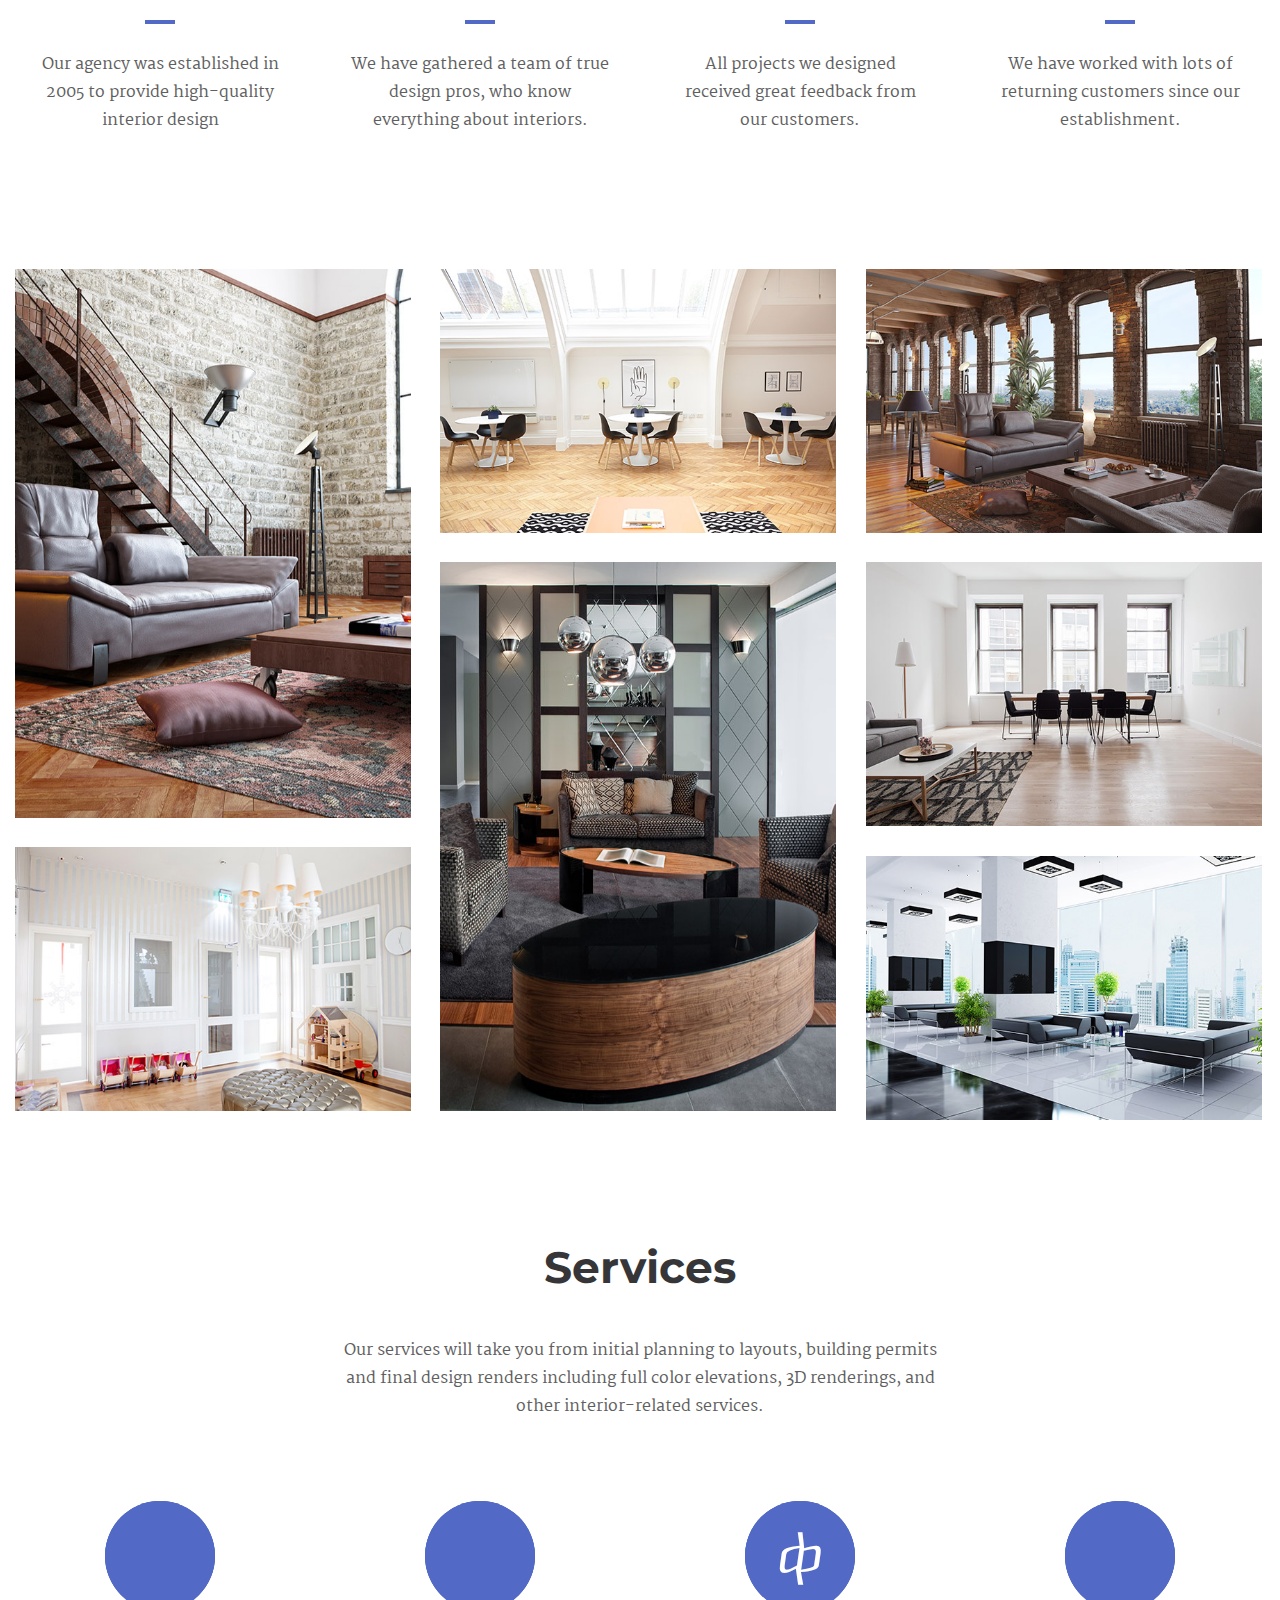
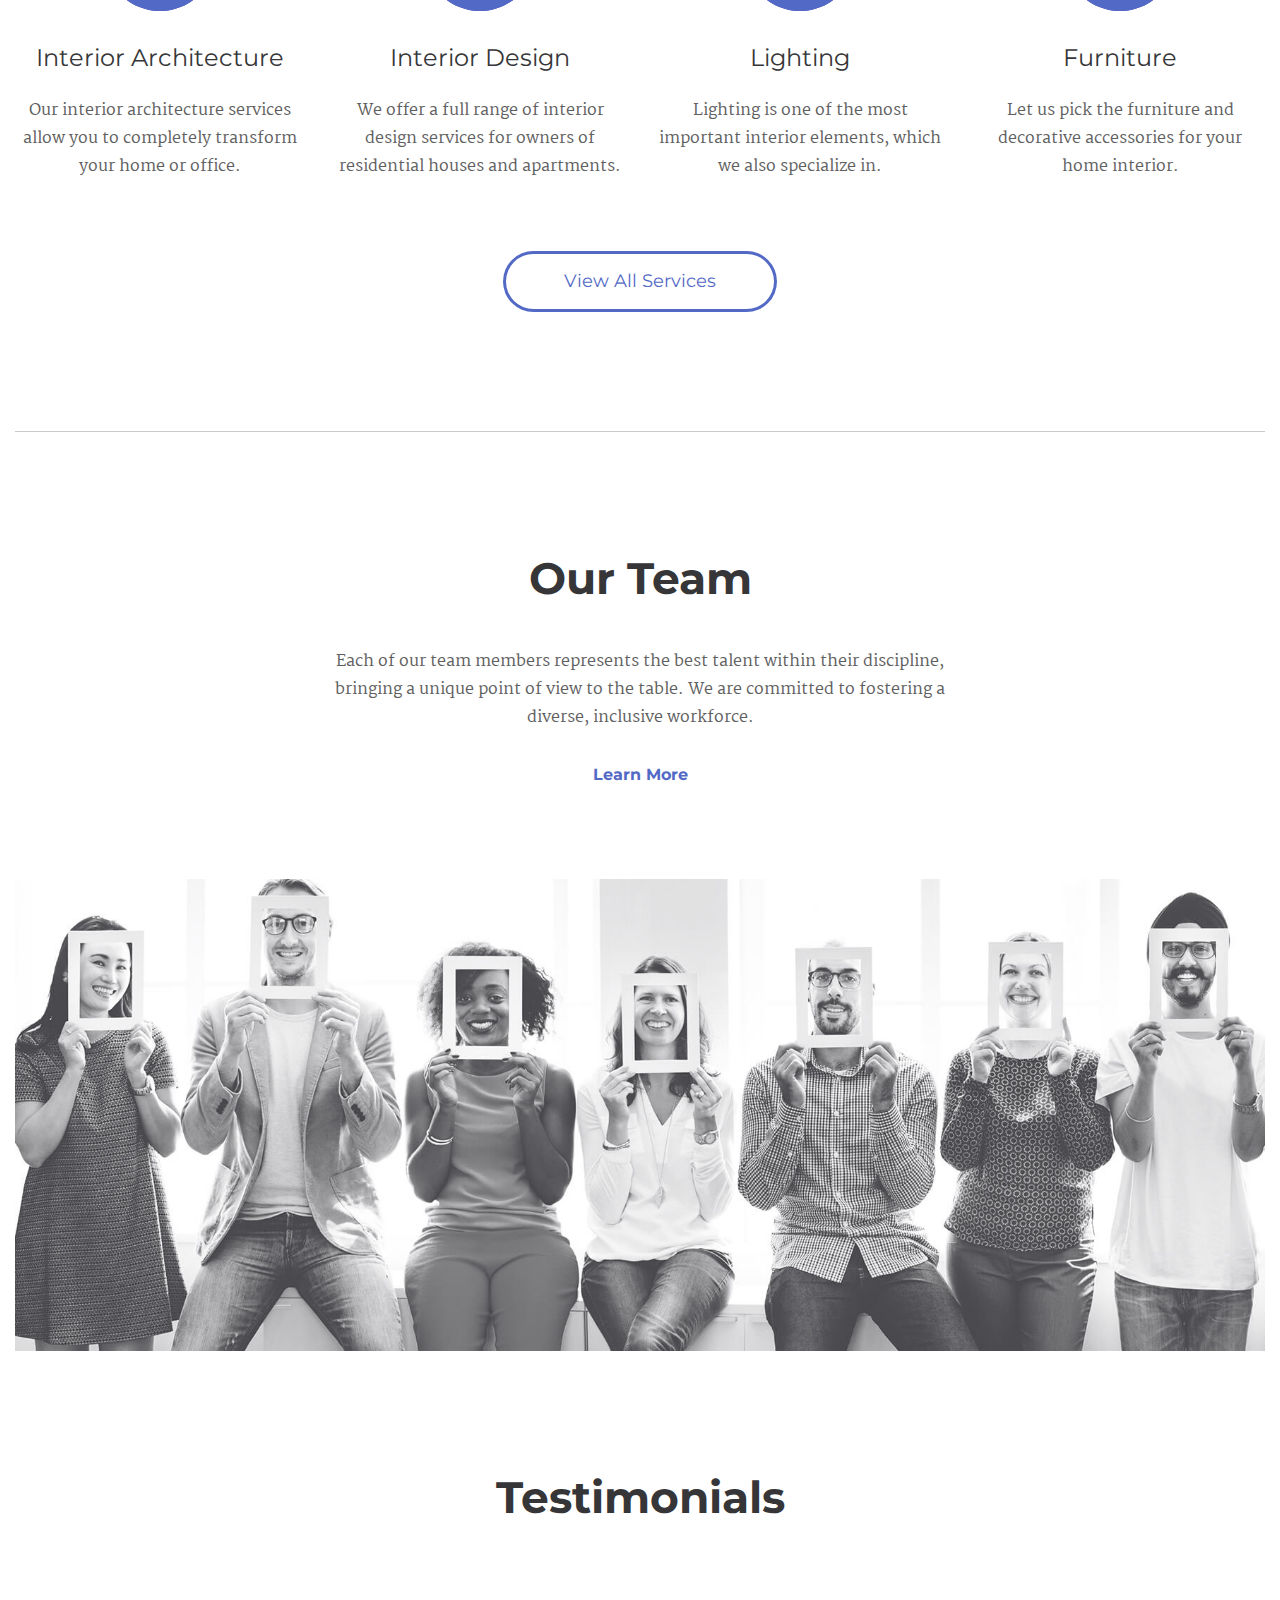
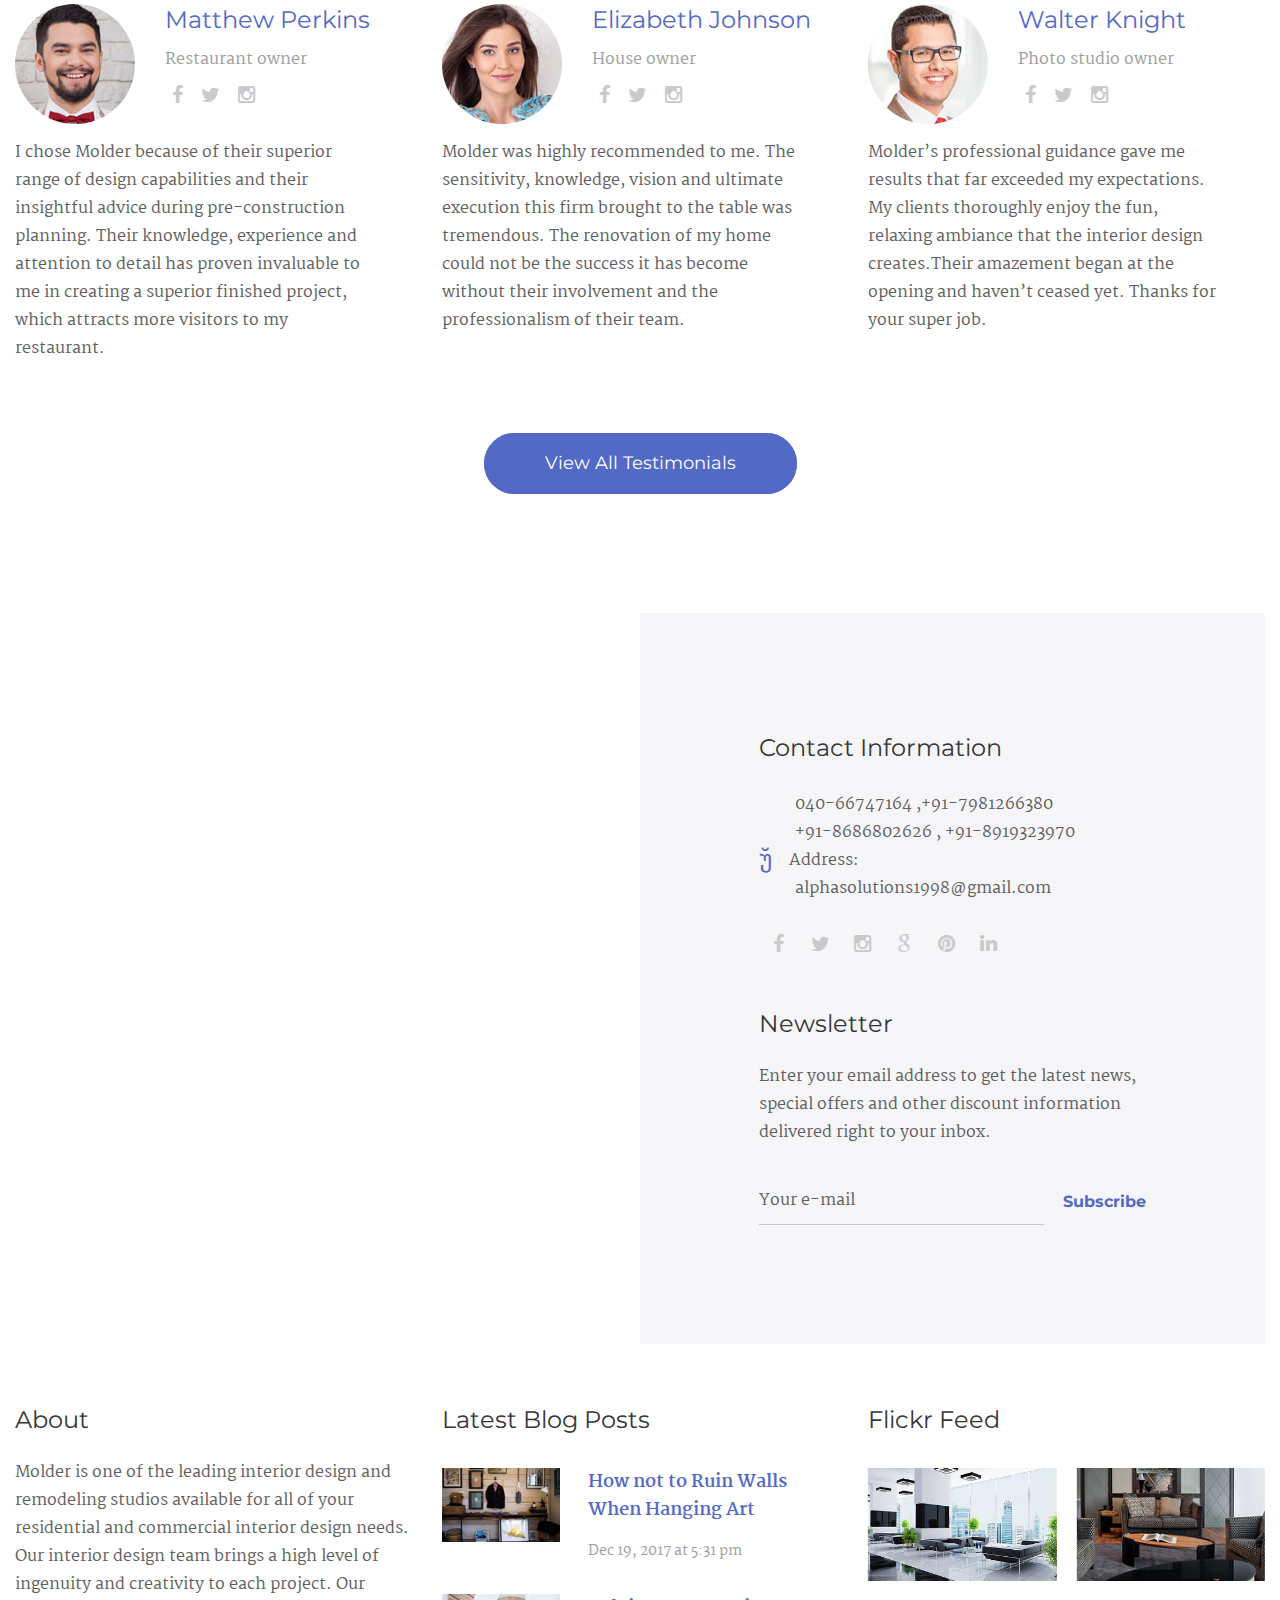
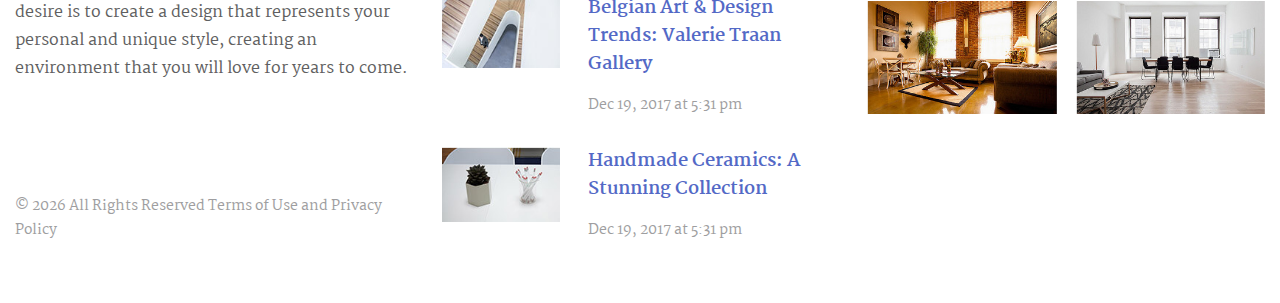
==== commit 6724776c: "content and some css" ====
--- a/src/main/webapp/resources/index.html
+++ b/src/main/webapp/resources/index.html
@@ -63,12 +63,6 @@
                     </li>
                     <li class="rd-navbar--has-dropdown rd-navbar-submenu"><a href="services.html">Services</a><span class="rd-navbar-submenu-toggle"></span>
                       <!-- RD Navbar Dropdown-->
-                      <ul class="rd-navbar-dropdown">
-                        <li><a href="#">Aluminium Works</a></li>
-                        <li><a href="#">All Kind of Blinds</a></li>
-                        <li><a href="#">All types of Cealing</a></li>
-                        <li><a href="#">All kind of Flooring</a></li>
-                        </ul>
                         <ul class="rd-navbar-dropdown">
                           <li><a href="#">Artificial Grass Laying</a></li>
                           <li><a href="#">Curtain Rods</a></li>
--- a/src/main/webapp/resources/css/style.css
+++ b/src/main/webapp/resources/css/style.css
@@ -1,160 +1,20420 @@
-@charset "UTF-8";html *:first-child{margin-top:0;}html *:last-child{margin-bottom:0;}body{font-family:Martel,Helvetica,Arial,sans-serif;font-size:16px;line-height:1.75;color:#5f5f61;background-color:#fff;}a{color:#5369c6;text-decoration:none;transition:.3s;}a:hover,a:focus{color:#334382;text-decoration:none;outline:none;}a[href*='callto'],a[href*='mailto']{white-space:nowrap;}a.link-hover{color:#334382;text-decoration:underline;}a.link-press{color:#cacacd;}a.hover-text{color:#5f5f61;}a.hover-text:hover,a.hover-text:focus{color:#5369c6;}img{display:inline-block;max-width:100%;height:auto;}h1,h2,h3,h4,h5,h6,.heading-1,.heading-2,.heading-3,.heading-4,.heading-5,.heading-6{margin-top:0;margin-bottom:0;font-family:Montserrat,Georgia,"Times New Roman",Times,serif;font-weight:400;color:#363638;}h1 a:not(.heading-link),h2 a:not(.heading-link),h3 a:not(.heading-link),h4 a:not(.heading-link),h5 a:not(.heading-link),h6 a:not(.heading-link),.heading-1 a:not(.heading-link),.heading-2 a:not(.heading-link),.heading-3 a:not(.heading-link),.heading-4 a:not(.heading-link),.heading-5 a:not(.heading-link),.heading-6 a:not(.heading-link){color:inherit;}h1 a:not(.heading-link):hover,h2 a:not(.heading-link):hover,h3 a:not(.heading-link):hover,h4 a:not(.heading-link):hover,h5 a:not(.heading-link):hover,h6 a:not(.heading-link):hover,.heading-1 a:not(.heading-link):hover,.heading-2 a:not(.heading-link):hover,.heading-3 a:not(.heading-link):hover,.heading-4 a:not(.heading-link):hover,.heading-5 a:not(.heading-link):hover,.heading-6 a:not(.heading-link):hover{color:#5369c6;}h1,.heading-1{font-size:36px;line-height:1.2;}@media (min-width: 768px) {h1,.heading-1{font-size:58px;}}@media (min-width: 992px) {h1,.heading-1{line-height:1.22222;font-size:90px;}}h2,.heading-2{font-size:32px;line-height:1.2;}@media (min-width: 768px) {h2,.heading-2{font-size:50px;}}@media (min-width: 992px) {h2,.heading-2{line-height:1.21622;font-size:74px;}}h3,.heading-3{font-size:28px;line-height:1.2;font-weight:700;}@media (min-width: 768px) {h3,.heading-3{font-size:42px;}}@media (min-width: 992px) {h3,.heading-3{line-height:1.22727;font-size:44px;}}h4,.heading-4{font-size:24px;line-height:1.3;}@media (min-width: 992px) {h4,.heading-4{line-height:1.33333;font-size:24px;}}h5,.heading-5{font-family:Martel,Helvetica,Arial,sans-serif;font-size:20px;line-height:1.4;}@media (min-width: 768px) {h5,.heading-5{line-height:1.55556;font-size:18px;}}h6,.heading-6{font-family:Martel,Helvetica,Arial,sans-serif;font-size:17px;line-height:1.5;color:#9e9ea0;}@media (min-width: 768px) {h6,.heading-6{line-height:1.71429;font-size:14px;}}.big{font-size:20px;}.big-heading{font-size:18px;font-weight:700;}small,.small{display:block;font-size:14px;}.divider{display:block;font-size:0;line-height:0;}.divider:before{content:"";display:inline-block;margin-top:0;margin-bottom:0;}.divider-1:before{width:30px;border-top:4px solid #5369c6;}.divider-2{text-align:center;padding:0 15px;}.divider-2:before{width:100%;max-width:1800px;border-top:1px solid #cacacd;}.divider-3:before{width:40px;border-top:3px solid #5369c6;}.divider-4:before{width:30px;border-top:2px solid #cacacd;}.divider-5:before{width:100%;border-top:1px solid #cacacd;}@media (min-width: 1800px) {.divider-5{padding-right:61px;}}.divider-6:before{width:72px;border-top:5px solid #5369c6;}.float-wrapper{transition:.3s;}.float-wrapper .block-2{border-top:1px solid;display:none;overflow:hidden;transition:.3s;}.float-wrapper:hover .block-2{display:block;}.cell-flex{display:flex;}.cell-flex>*{flex-grow:1;max-width:100%;}.bg-white{background-color:#fff;}.bg-white+.bg-white{padding-top:0;}.bg-gray{background-color:#9e9ea0;}.bg-gray+.bg-gray{padding-top:0;}.bg-gray-light{background-color:#f6f6f8;}.bg-gray-light+.bg-gray-light{padding-top:0;}.bg-gray-light-wide{position:relative;padding:0 15px;}.bg-gray-light-wide:before{content:"";position:absolute;left:50%;top:0;bottom:0;z-index:-1;transform:translateX(-50%);display:inline-block;margin-top:0;margin-bottom:0;width:calc(100vw - 30px);max-width:1770px;background:#f6f6f8;}.bg-primary{background-color:#5369c6;}.bg-primary+.bg-primary{padding-top:0;}.bg-primary .btn-primary{color:#5369c6;box-shadow:inset 0 0 0 3px #fff;}.bg-primary .btn-primary:not(.button-link):before,.bg-primary .btn-primary:not(.button-link):after,.bg-primary .btn-primary:not(.button-link)>span:before,.bg-primary .btn-primary:not(.button-link)>span:after{background:#f2f2f2;}.bg-primary .btn-primary:not(.button-link):hover,.bg-primary .btn-primary:not(.button-link):focus,.bg-primary .btn-primary:not(.button-link):active,.bg-primary .btn-primary:not(.button-link):hover{color:#5369c6;box-shadow:inset 0 0 0 3px #f2f2f2;}.fixed-bg-1{background-size:cover;background-position:center center;background-repeat:no-repeat;background-image:url(../images/fixed-bg-1.jpg);}.fixed-bg-2{background-size:cover;background-position:center center;background-repeat:no-repeat;background-image:url(../images/fixed-bg-2.jpg);}.fixed-bg-3{background-size:cover;background-position:center center;background-repeat:no-repeat;background-image:url(../images/fixed-bg-3.jpg);}.fixed-bg-4{background-size:cover;background-position:center center;background-repeat:no-repeat;background-image:url(../images/fixed-bg-4.jpg);}.bg-cover-fixed{background-size:cover;background-position:center;background-attachment:fixed;background-repeat:no-repeat;background-image:url(../images/bg-cover-fixed.jpg);}.bg-cover-fixed-gradient{background-size:cover;background-position:center;background-attachment:fixed;background-repeat:no-repeat;background-image:-webkit-linear-gradient(top,rgba(255,0,0,0.5) 0%,rgba(0,128,0,0.5) 100%);background-image:-o-linear-gradient(top,rgba(255,0,0,0.5) 0%,rgba(0,128,0,0.5) 100%);background-image:linear-gradient(to bottom,rgba(255,0,0,0.5) 0%,rgba(0,128,0,0.5) 100%);background-repeat:repeat-x;filter:progid:DXImageTransform.Microsoft.gradient(startColorstr='#80FF0000',endColorstr='#80008000',GradientType=0);}.bg-image-1{background-size:cover;background-position:center center;background-repeat:no-repeat;background-image:url(../images/bg-image-1.jpg);}.bg-image-breadcrumbs-1{background-size:cover;background-position:center center;background-repeat:no-repeat;background-image:url("../images/bg-image-breadcrumbs-1.jpg");}.bg-image-breadcrumbs-2{background-size:cover;background-position:center center;background-repeat:no-repeat;background-image:url("../images/bg-image-breadcrumbs-2.jpg");}.bg-image-breadcrumbs-3{background-size:cover;background-position:center center;background-repeat:no-repeat;background-image:url("../images/bg-image-breadcrumbs-3.jpg");}.bg-construct-image-1{background-size:cover;background-position:center center;background-repeat:no-repeat;background-image:url("../images/bg-construct-image.jpg");}.page .text-gray-base{color:#000;}.page a.text-gray-base:hover,.page a.text-gray-base:focus{color:#5369c6;}.page .text-gray-darker{color:#222;}.page a.text-gray-darker:hover,.page a.text-gray-darker:focus{color:#5369c6;}.page .text-gray-dark{color:#363638;}.page a.text-gray-dark:hover,.page a.text-gray-dark:focus{color:#5369c6;}.page .text-gray{color:#5f5f61;}.page a.text-gray:hover,.page a.text-gray:focus{color:#5369c6;}.page .text-gray-light{color:#9e9ea0;}.page a.text-gray-light:hover,.page a.text-gray-light:focus{color:#5369c6;}.page .text-gray-lighter{color:#eee;}.page a.text-gray-lighter:hover,.page a.text-gray-lighter:focus{color:#5369c6;}.page .text-primary{color:#5369c6;}.page a.text-primary:hover,.page a.text-primary:focus{color:#394fad;}.page .text-white{color:#fff;}.page a.text-white:hover,.page a.text-white:focus{color:#e6e6e6;}@media (min-width: 992px) {.body-navbar-transparent{padding-bottom:70px;}.body-navbar-transparent .ui-to-top.active{bottom:100px;}}.page{position:relative;z-index:1;overflow:hidden;min-height:100vh;}.page-header{padding:0;margin:0;border-bottom:none;}.footer-default{position:relative;padding-top:50px;padding-bottom:30px;}.footer-default .flex-block{display:flex;flex-direction:column;justify-content:space-between;}.footer-default .flex-block:before{display:none;}.bg-white+.footer-default .footer-border{position:absolute;top:0;left:50%;transform:translateX(-50%);width:100%;max-width:1800px;padding:0 15px;}.bg-white+.footer-default .footer-border:before{content:"";border-top:1px solid #cacacd;display:block;}.footer-default-2{text-align:center;padding:0 15px;}.footer-default-2:before{width:100%;max-width:1800px;border-top:1px solid #cacacd;}@media (min-width: 992px) {.footer-default{padding-top:60px;padding-bottom:60px;}}@media (min-width: 1800px) {.footer-default{padding-top:120px;padding-bottom:120px;}.footer-default h4+p{margin-top:33px;}}.footer-modern .footer-top{padding-top:50px;padding-bottom:50px;}.footer-modern .footer-bottom{padding-top:30px;padding-bottom:30px;}.footer-modern .footer-top+.footer-bottom{padding-top:0;}.footer-modern *+.divider{margin-top:21px;}@media (min-width: 992px) {.footer-modern .footer-top{padding-top:60px;padding-bottom:60px;}.footer-modern *+.list-marked{margin-top:27px;}.footer-modern *+.list-inline-2{margin-top:18px;}}@media (min-width: 1800px) {.footer-modern .footer-top{padding-top:91px;padding-bottom:91px;}}.footer-creative{background:#363638;color:#9e9ea0;}.footer-creative .footer-top{padding-top:50px;padding-bottom:50px;}.footer-creative .footer-bottom{padding-top:30px;padding-bottom:30px;}.footer-creative h1,.footer-creative h2,.footer-creative h3,.footer-creative h4,.footer-creative h5,.footer-creative h6,.footer-creative .heading-1,.footer-creative .heading-2,.footer-creative .heading-3,.footer-creative .heading-4,.footer-creative .heading-5,.footer-creative .heading-6{color:#fff;}.footer-creative .small-gallery{max-width:219px;}.footer-creative .rd-google-map__model{height:278px;}.footer-creative a{color:inherit;}.footer-creative a:hover{color:#5369c6;}.footer-creative .footer-top+.footer-bottom{padding-top:0;}@media (min-width: 992px) {.footer-creative .footer-top{padding-top:60px;padding-bottom:60px;}}@media (min-width: 1800px) {.footer-creative .footer-top{padding-top:91px;padding-bottom:84px;}}.copyright{font-size:14px;color:#9e9ea0;}.copyright a{color:inherit;}.copyright a:hover{color:#5369c6;}.page .icon{position:relative;z-index:1;display:inline-block;text-align:center;vertical-align:middle;border-radius:50%;transition:.25s;}.page .icon-default{color:#cacacd;}.page .icon-primary{color:#5369c6;}.bg-primary .page .icon-primary{color:#fff;}.page .icon-white{color:#fff;}.page .icon-gray-lightest{color:#f6f6f8;}.page .icon-hover-gray{color:#cacacd;}.page .icon-hover-gray:hover{color:#5369c6;}.page .icon-primary-fill{color:#fff;background-color:#5369c6;box-shadow:0 0 0 0 #5369c6;transition:.5s background;}.page .icon-primary-fill:hover,.page .icon-primary-fill:focus,.page .icon-primary-fill:active,.page .icon-primary-fill:hover{color:#fff;background:#394fad;box-shadow:0 0 0 10px rgba(83,105,198,0);transition:.5s;}.bg-primary .page .icon-primary-fill{color:#5369c6;background-color:#fff;box-shadow:0 0 0 0 #fff;transition:.5s background;}.bg-primary .page .icon-primary-fill:hover,.bg-primary .page .icon-primary-fill:focus,.bg-primary .page .icon-primary-fill:active,.bg-primary .page .icon-primary-fill:hover{color:#fff;background:#5369c6;box-shadow:0 0 0 10px rgba(255,255,255,0);transition:.5s;}.page .icon-steel-blue{color:#fff;background-color:#547ABB;box-shadow:0 0 0 0 #547ABB;transition:.5s background;}.page .icon-steel-blue:hover,.page .icon-steel-blue:focus,.page .icon-steel-blue:active,.page .icon-steel-blue:hover{color:#fff;background:#466db0;box-shadow:0 0 0 10px rgba(70,109,176,0);transition:.5s;}.page .icon-cerulean{color:#fff;background-color:#00bbf2;box-shadow:0 0 0 0 #00bbf2;transition:.5s background;}.page .icon-cerulean:hover,.page .icon-cerulean:focus,.page .icon-cerulean:active,.page .icon-cerulean:hover{color:#fff;background:#00a7d9;box-shadow:0 0 0 10px rgba(0,167,217,0);transition:.5s;}.page .icon-mandy{color:#fff;background-color:#e75854;box-shadow:0 0 0 0 #e75854;transition:.5s background;}.page .icon-mandy:hover,.page .icon-mandy:focus,.page .icon-mandy:active,.page .icon-mandy:hover{color:#e75854;background:#fff;box-shadow:0 0 0 10px rgba(231,88,84,0);transition:.5s;}.page .icon-dark{color:#fff;background-color:rgba(0,0,0,0.7);box-shadow:0 0 0 0 rgba(0,0,0,0.7);transition:.5s background;}.page .icon-dark:hover,.page .icon-dark:focus,.page .icon-dark:active,.page .icon-dark:hover{color:#fff;background:#5369c6;box-shadow:0 0 0 10px rgba(83,105,198,0);transition:.5s;}.page .icon-circle{border-radius:50%;overflow:hidden;}.page .icon-xs{font-size:20px;width:20px;height:20px;line-height:20px;}.page .icon-sm{font-size:24px;width:60px;height:60px;line-height:60px;}.page .icon-sm-1{font-size:24px;width:24px;height:24px;line-height:24px;}.page .icon-md{font-size:44px;width:44px;height:60px;line-height:60px;}.page .icon-lg{font-size:37.5px;width:82.5px;height:82.5px;line-height:82.5px;}@media (min-width: 992px) {.page .icon-lg{font-size:50px;width:110px;height:110px;line-height:110px;}}.button{display:inline-block;position:relative;z-index:1;padding:16px 40px;font-size:18px;line-height:29px;border-radius:40px;border:none;font-family:Montserrat,Georgia,"Times New Roman",Times,serif;white-space:nowrap;overflow:hidden;text-overflow:ellipsis;text-align:center;cursor:pointer;vertical-align:middle;user-select:none;transition:.3s;}.button:focus,.button:active,.button:active:focus{outline:none;}.button:not(.button-link)>span{display:block;}.button:not(.button-link):before,.button:not(.button-link):after,.button:not(.button-link)>span:before,.button:not(.button-link)>span:after{content:"";position:absolute;width:0;height:0;transition:.3s;z-index:-1;pointer-events:none;}.button:not(.button-link):before{bottom:0;left:0;}.button:not(.button-link):after{top:0;right:0;}.button:not(.button-link)>span:before{right:0;bottom:0;}.button:not(.button-link)>span:after{top:0;left:0;}.button:not(.button-link):hover:before,.button:not(.button-link):hover:after,.button:not(.button-link):hover>span:before,.button:not(.button-link):hover>span:after,.button:not(.button-link):focus:before,.button:not(.button-link):focus:after,.button:not(.button-link):focus>span:before,.button:not(.button-link):focus>span:after,.button:not(.button-link):active:before,.button:not(.button-link):active:after,.button:not(.button-link):active>span:before,.button:not(.button-link):active>span:after{width:51%;height:51%;}@media (min-width: 992px) {.button{padding-left:61px;padding-right:61px;}}.button-default{color:#222;box-shadow:inset 0 0 0 3px #5f5f61;}.button-default:not(.button-link):before,.button-default:not(.button-link):after,.button-default:not(.button-link)>span:before,.button-default:not(.button-link)>span:after{background:#222;}.button-default:not(.button-link):hover,.button-default:not(.button-link):focus,.button-default:not(.button-link):active,.button-default:not(.button-link):hover{color:#fff;box-shadow:inset 0 0 0 3px #222;}.button-primary{color:#fff;background-color:#5369c6;box-shadow:inset 0 0 0 3px #5369c6;}.button-primary:not(.button-link)>span{color:inherit;}.button-primary:not(.button-link):before,.button-primary:not(.button-link):after,.button-primary:not(.button-link)>span:before,.button-primary:not(.button-link)>span:after{display:none;}.button-primary:not(.button-link):hover,.button-primary:not(.button-link):focus,.button-primary:not(.button-link):active,.button-primary:not(.button-link):hover{color:#fff;background-color:#363638;box-shadow:inset 0 0 0 3px #363638;}.button-primary:not(.button-link):hover>span,.button-primary:not(.button-link):focus>span,.button-primary:not(.button-link):active>span,.button-primary:not(.button-link):hover>span{color:inherit;}.desktop .button-primary{color:#fff;background-color:#5369c6;box-shadow:inset 0 0 0 3px #5369c6;}.desktop .button-primary:not(.button-link)>span{color:inherit;}.desktop .button-primary:not(.button-link):before,.desktop .button-primary:not(.button-link):after,.desktop .button-primary:not(.button-link)>span:before,.desktop .button-primary:not(.button-link)>span:after{background:#363638;display:block;}.desktop .button-primary:not(.button-link):hover,.desktop .button-primary:not(.button-link):focus,.desktop .button-primary:not(.button-link):active,.desktop .button-primary:not(.button-link):hover{color:#fff;box-shadow:inset 0 0 0 3px #363638;background-color:#5369c6;}.desktop .button-primary:not(.button-link):hover>span,.desktop .button-primary:not(.button-link):focus>span,.desktop .button-primary:not(.button-link):active>span,.desktop .button-primary:not(.button-link):hover>span{color:inherit;}.button-primary-outline{color:#5369c6;background-color:transparent;box-shadow:inset 0 0 0 3px #5369c6;}.button-primary-outline:not(.button-link)>span{color:inherit;}.button-primary-outline:not(.button-link):before,.button-primary-outline:not(.button-link):after,.button-primary-outline:not(.button-link)>span:before,.button-primary-outline:not(.button-link)>span:after{display:none;}.button-primary-outline:not(.button-link):hover,.button-primary-outline:not(.button-link):focus,.button-primary-outline:not(.button-link):active,.button-primary-outline:not(.button-link):hover{color:#fff;background-color:#5369c6;box-shadow:inset 0 0 0 3px #5369c6;}.button-primary-outline:not(.button-link):hover>span,.button-primary-outline:not(.button-link):focus>span,.button-primary-outline:not(.button-link):active>span,.button-primary-outline:not(.button-link):hover>span{color:inherit;}.desktop .button-primary-outline{color:#5369c6;background-color:transparent;box-shadow:inset 0 0 0 3px #5369c6;}.desktop .button-primary-outline:not(.button-link)>span{color:inherit;}.desktop .button-primary-outline:not(.button-link):before,.desktop .button-primary-outline:not(.button-link):after,.desktop .button-primary-outline:not(.button-link)>span:before,.desktop .button-primary-outline:not(.button-link)>span:after{background:#5369c6;display:block;}.desktop .button-primary-outline:not(.button-link):hover,.desktop .button-primary-outline:not(.button-link):focus,.desktop .button-primary-outline:not(.button-link):active,.desktop .button-primary-outline:not(.button-link):hover{color:#fff;box-shadow:inset 0 0 0 3px #5369c6;background-color:transparent;}.desktop .button-primary-outline:not(.button-link):hover>span,.desktop .button-primary-outline:not(.button-link):focus>span,.desktop .button-primary-outline:not(.button-link):active>span,.desktop .button-primary-outline:not(.button-link):hover>span{color:inherit;}.button-gray{color:#5369c6;background-color:#9e9ea0;box-shadow:inset 0 0 0 3px #9e9ea0;}.button-gray:not(.button-link)>span{color:inherit;}.button-gray:not(.button-link):before,.button-gray:not(.button-link):after,.button-gray:not(.button-link)>span:before,.button-gray:not(.button-link)>span:after{display:none;}.button-gray:not(.button-link):hover,.button-gray:not(.button-link):focus,.button-gray:not(.button-link):active,.button-gray:not(.button-link):hover{color:#fff;background-color:#222;box-shadow:inset 0 0 0 3px #222;}.button-gray:not(.button-link):hover>span,.button-gray:not(.button-link):focus>span,.button-gray:not(.button-link):active>span,.button-gray:not(.button-link):hover>span{color:inherit;}.desktop .button-gray{color:#5369c6;background-color:#9e9ea0;box-shadow:inset 0 0 0 3px #9e9ea0;}.desktop .button-gray:not(.button-link)>span{color:inherit;}.desktop .button-gray:not(.button-link):before,.desktop .button-gray:not(.button-link):after,.desktop .button-gray:not(.button-link)>span:before,.desktop .button-gray:not(.button-link)>span:after{background:#222;display:block;}.desktop .button-gray:not(.button-link):hover,.desktop .button-gray:not(.button-link):focus,.desktop .button-gray:not(.button-link):active,.desktop .button-gray:not(.button-link):hover{color:#fff;box-shadow:inset 0 0 0 3px #222;background-color:#9e9ea0;}.desktop .button-gray:not(.button-link):hover>span,.desktop .button-gray:not(.button-link):focus>span,.desktop .button-gray:not(.button-link):active>span,.desktop .button-gray:not(.button-link):hover>span{color:inherit;}.button-white{color:#363638;background-color:#fff;box-shadow:inset 0 0 0 3px #fff;}.button-white:not(.button-link)>span{color:inherit;}.button-white:not(.button-link):before,.button-white:not(.button-link):after,.button-white:not(.button-link)>span:before,.button-white:not(.button-link)>span:after{display:none;}.button-white:not(.button-link):hover,.button-white:not(.button-link):focus,.button-white:not(.button-link):active,.button-white:not(.button-link):hover{color:#fff;background-color:#363638;box-shadow:inset 0 0 0 3px #363638;}.button-white:not(.button-link):hover>span,.button-white:not(.button-link):focus>span,.button-white:not(.button-link):active>span,.button-white:not(.button-link):hover>span{color:inherit;}.desktop .button-white{color:#363638;background-color:#fff;box-shadow:inset 0 0 0 3px #fff;}.desktop .button-white:not(.button-link)>span{color:inherit;}.desktop .button-white:not(.button-link):before,.desktop .button-white:not(.button-link):after,.desktop .button-white:not(.button-link)>span:before,.desktop .button-white:not(.button-link)>span:after{background:#363638;display:block;}.desktop .button-white:not(.button-link):hover,.desktop .button-white:not(.button-link):focus,.desktop .button-white:not(.button-link):active,.desktop .button-white:not(.button-link):hover{color:#fff;box-shadow:inset 0 0 0 3px #363638;background-color:#fff;}.desktop .button-white:not(.button-link):hover>span,.desktop .button-white:not(.button-link):focus>span,.desktop .button-white:not(.button-link):active>span,.desktop .button-white:not(.button-link):hover>span{color:inherit;}.button-white-outline{color:#fff;background-color:transparent;box-shadow:inset 0 0 0 3px #fff;}.button-white-outline:not(.button-link)>span{color:inherit;}.button-white-outline:not(.button-link):before,.button-white-outline:not(.button-link):after,.button-white-outline:not(.button-link)>span:before,.button-white-outline:not(.button-link)>span:after{display:none;}.button-white-outline:not(.button-link):hover,.button-white-outline:not(.button-link):focus,.button-white-outline:not(.button-link):active,.button-white-outline:not(.button-link):hover{color:#5369c6;background-color:#fff;box-shadow:inset 0 0 0 3px #fff;}.button-white-outline:not(.button-link):hover>span,.button-white-outline:not(.button-link):focus>span,.button-white-outline:not(.button-link):active>span,.button-white-outline:not(.button-link):hover>span{color:inherit;}.desktop .button-white-outline{color:#fff;background-color:transparent;box-shadow:inset 0 0 0 3px #fff;}.desktop .button-white-outline:not(.button-link)>span{color:inherit;}.desktop .button-white-outline:not(.button-link):before,.desktop .button-white-outline:not(.button-link):after,.desktop .button-white-outline:not(.button-link)>span:before,.desktop .button-white-outline:not(.button-link)>span:after{background:#fff;display:block;}.desktop .button-white-outline:not(.button-link):hover,.desktop .button-white-outline:not(.button-link):focus,.desktop .button-white-outline:not(.button-link):active,.desktop .button-white-outline:not(.button-link):hover{color:#5369c6;box-shadow:inset 0 0 0 3px #fff;background-color:transparent;}.desktop .button-white-outline:not(.button-link):hover>span,.desktop .button-white-outline:not(.button-link):focus>span,.desktop .button-white-outline:not(.button-link):active>span,.desktop .button-white-outline:not(.button-link):hover>span{color:inherit;}.button-steel-blue{color:#fff;background-color:#547ABB;box-shadow:inset 0 0 0 3px #547ABB;}.button-steel-blue:not(.button-link)>span{color:inherit;}.button-steel-blue:not(.button-link):before,.button-steel-blue:not(.button-link):after,.button-steel-blue:not(.button-link)>span:before,.button-steel-blue:not(.button-link)>span:after{display:none;}.button-steel-blue:not(.button-link):hover,.button-steel-blue:not(.button-link):focus,.button-steel-blue:not(.button-link):active,.button-steel-blue:not(.button-link):hover{color:#fff;background-color:#3f629d;box-shadow:inset 0 0 0 3px #3f629d;}.button-steel-blue:not(.button-link):hover>span,.button-steel-blue:not(.button-link):focus>span,.button-steel-blue:not(.button-link):active>span,.button-steel-blue:not(.button-link):hover>span{color:inherit;}.desktop .button-steel-blue{color:#fff;background-color:#547ABB;box-shadow:inset 0 0 0 3px #547ABB;}.desktop .button-steel-blue:not(.button-link)>span{color:inherit;}.desktop .button-steel-blue:not(.button-link):before,.desktop .button-steel-blue:not(.button-link):after,.desktop .button-steel-blue:not(.button-link)>span:before,.desktop .button-steel-blue:not(.button-link)>span:after{background:#3f629d;display:block;}.desktop .button-steel-blue:not(.button-link):hover,.desktop .button-steel-blue:not(.button-link):focus,.desktop .button-steel-blue:not(.button-link):active,.desktop .button-steel-blue:not(.button-link):hover{color:#fff;box-shadow:inset 0 0 0 3px #3f629d;background-color:#547ABB;}.desktop .button-steel-blue:not(.button-link):hover>span,.desktop .button-steel-blue:not(.button-link):focus>span,.desktop .button-steel-blue:not(.button-link):active>span,.desktop .button-steel-blue:not(.button-link):hover>span{color:inherit;}.button-cerulean{color:#fff;background-color:#00bbf2;box-shadow:inset 0 0 0 3px #00bbf2;}.button-cerulean:not(.button-link)>span{color:inherit;}.button-cerulean:not(.button-link):before,.button-cerulean:not(.button-link):after,.button-cerulean:not(.button-link)>span:before,.button-cerulean:not(.button-link)>span:after{display:none;}.button-cerulean:not(.button-link):hover,.button-cerulean:not(.button-link):focus,.button-cerulean:not(.button-link):active,.button-cerulean:not(.button-link):hover{color:#fff;background-color:#00a7d9;box-shadow:inset 0 0 0 3px #00a7d9;}.button-cerulean:not(.button-link):hover>span,.button-cerulean:not(.button-link):focus>span,.button-cerulean:not(.button-link):active>span,.button-cerulean:not(.button-link):hover>span{color:inherit;}.desktop .button-cerulean{color:#fff;background-color:#00bbf2;box-shadow:inset 0 0 0 3px #00bbf2;}.desktop .button-cerulean:not(.button-link)>span{color:inherit;}.desktop .button-cerulean:not(.button-link):before,.desktop .button-cerulean:not(.button-link):after,.desktop .button-cerulean:not(.button-link)>span:before,.desktop .button-cerulean:not(.button-link)>span:after{background:#00a7d9;display:block;}.desktop .button-cerulean:not(.button-link):hover,.desktop .button-cerulean:not(.button-link):focus,.desktop .button-cerulean:not(.button-link):active,.desktop .button-cerulean:not(.button-link):hover{color:#fff;box-shadow:inset 0 0 0 3px #00a7d9;background-color:#00bbf2;}.desktop .button-cerulean:not(.button-link):hover>span,.desktop .button-cerulean:not(.button-link):focus>span,.desktop .button-cerulean:not(.button-link):active>span,.desktop .button-cerulean:not(.button-link):hover>span{color:inherit;}.button-mandy{color:#fff;background-color:#e75854;box-shadow:inset 0 0 0 3px #e75854;}.button-mandy:not(.button-link)>span{color:inherit;}.button-mandy:not(.button-link):before,.button-mandy:not(.button-link):after,.button-mandy:not(.button-link)>span:before,.button-mandy:not(.button-link)>span:after{display:none;}.button-mandy:not(.button-link):hover,.button-mandy:not(.button-link):focus,.button-mandy:not(.button-link):active,.button-mandy:not(.button-link):hover{color:#fff;background-color:#e12c27;box-shadow:inset 0 0 0 3px #e12c27;}.button-mandy:not(.button-link):hover>span,.button-mandy:not(.button-link):focus>span,.button-mandy:not(.button-link):active>span,.button-mandy:not(.button-link):hover>span{color:inherit;}.desktop .button-mandy{color:#fff;background-color:#e75854;box-shadow:inset 0 0 0 3px #e75854;}.desktop .button-mandy:not(.button-link)>span{color:inherit;}.desktop .button-mandy:not(.button-link):before,.desktop .button-mandy:not(.button-link):after,.desktop .button-mandy:not(.button-link)>span:before,.desktop .button-mandy:not(.button-link)>span:after{background:#e12c27;display:block;}.desktop .button-mandy:not(.button-link):hover,.desktop .button-mandy:not(.button-link):focus,.desktop .button-mandy:not(.button-link):active,.desktop .button-mandy:not(.button-link):hover{color:#fff;box-shadow:inset 0 0 0 3px #e12c27;background-color:#e75854;}.desktop .button-mandy:not(.button-link):hover>span,.desktop .button-mandy:not(.button-link):focus>span,.desktop .button-mandy:not(.button-link):active>span,.desktop .button-mandy:not(.button-link):hover>span{color:inherit;}.button-link{padding:0 0;font-size:16px;line-height:29px;border-radius:0;color:#5369c6;background:transparent;font-weight:700;border:none;}.button-link:after{content:"";position:absolute;left:0;bottom:0;right:0;border-bottom:3px solid #5369c6;transform:scaleX(0);transition:.25s;pointer-events:none;}.button-link:hover:after{transform:scaleX(1);}.context-dark .button-link{color:#fff;}.context-dark .button-link:after{border-color:#fff;}.button-shadow{box-shadow:0 3px 11px 0 rgba(0,0,0,0.15);}.button-shadow:hover:not(.button-link){box-shadow:0 3px 5px 0 rgba(0,0,0,0.15);}.button-xs{padding:10px 28px;font-size:14px;line-height:24px;border-radius:40px;}.button-sm{padding:13px 40px;font-size:16px;line-height:24px;border-radius:40px;}.button-lg{padding:22px 50px;font-size:20px;line-height:22px;border-radius:40px;}@media (min-width: 992px) {.button-lg{padding-left:69px;padding-right:69px;}}.button-ellipse{border-radius:10px;}.button-square{border-radius:0;}.button.button-icon .icon{font-size:22px;line-height:inherit;vertical-align:middle;transition:0s;}.button.button-icon-left .icon{float:left;padding-right:10px;}.button.button-icon-right .icon{float:right;padding-left:10px;}html .group-button-lg{transform:translateY(-10px);margin-bottom:-10px;margin-left:-10px;}html .group-button-lg>*,html .group-button-lg>*:first-child{display:inline-block;margin-top:10px;margin-left:10px;}html .group-button-lg>*{vertical-align:middle;}@media (min-width: 768px) {html .group-button-lg{transform:translateY(-20px);margin-bottom:-20px;margin-left:-20px;}html .group-button-lg>*,html .group-button-lg>*:first-child{display:inline-block;margin-top:20px;margin-left:20px;}}html .group-button-xl{transform:translateY(-30px);margin-bottom:-30px;margin-left:-30px;}html .group-button-xl>*,html .group-button-xl>*:first-child{display:inline-block;margin-top:30px;margin-left:30px;}.blurb .icon{font-size:40px;}.blurb *+.blurb-title{margin-top:6px;}.blurb *+.blurb-content{margin-top:19px;}.blurb.blurb-primary .icon{color:#5369c6;}.blurb.blurb-primary .blurb-title a{color:#5369c6;}.blurb.blurb-primary .blurb-title a:hover{color:#334382;}.blurb-icon .icon{color:#fff;background:#5369c6;box-shadow:inset 0 0 0 4px #5369c6;}.blurb-icon .icon:after{content:'';pointer-events:none;position:absolute;width:100%;height:100%;border-radius:50%;box-sizing:content-box;top:0;left:0;padding:0;z-index:-1;background:#5369c6;transition:transform 0.2s,opacity 0.3s;}.blurb-icon:hover .icon{color:#5369c6;background:transparent;box-shadow:inset 0 0 0 4px #5369c6;}.blurb-icon:hover .icon:after{transform:scale(1.3);opacity:0;}.blurb-icon *+.blurb-title{margin-top:10px;}.blurb-icon *+.blurb-content{margin-top:5px;}@media (min-width: 992px) {.blurb-icon *+.blurb-title{margin-top:31px;}.blurb-icon *+.blurb-content{margin-top:23px;}}.blurb-boxed{display:flex;justify-content:center;align-items:center;align-content:center;padding:15px;height:270px;overflow:hidden;border:3px solid #5369c6;}.blurb-boxed .icon{color:#5369c6;}.desktop .blurb-boxed{background:#fff;transition:.3s;}.desktop .blurb-boxed .blurb-content{max-height:0;transition:.3s;overflow:hidden;}.desktop .blurb-boxed:hover{background:#334382;border:3px solid #334382;}.desktop .blurb-boxed:hover .icon,.desktop .blurb-boxed:hover .blurb-title,.desktop .blurb-boxed:hover .blurb-title:hover a,.desktop .blurb-boxed:hover .blurb-content{color:#fff;}.desktop .blurb-boxed:hover .blurb-content,.desktop .blurb-boxed:hover .blurb-title:hover a{opacity:.5;}.desktop .blurb-boxed:hover .blurb-content{max-height:100px;}.blurb-boxed .icon{font-size:54px;}.blurb-boxed *+.blurb-title{margin-top:6px;}.blurb-boxed *+.blurb-content{margin-top:19px;}.item-image{position:relative;align-self:stretch;}@media (min-width: 992px) {.item-image{display:flex;}.item-image .item-image-wrap{overflow:hidden;position:relative;width:100%;}.item-image img{position:absolute;top:50%;left:50%;transform:translate(-50%,-50%);width:auto;height:auto;min-width:100%;max-width:none;}}.img-mobile-height{position:relative;min-height:300px;overflow:hidden;}.img-mobile-height img{position:absolute;top:50%;left:50%;transform:translate(-50%,-50%);width:auto;height:auto;max-width:none;}@media (min-width: 768px) {.img-mobile-height{min-height:0;}.img-mobile-height img{position:static;transform:none;max-width:100%;}}.contact-box .icon{font-size:24px;}@media (min-width: 1800px) {.custom-wrapper{max-width:89%;}.custom-wrapper-1{max-width:93%;}}.image-banner{width:100%;box-shadow:0 0 24px 5px rgba(0,0,0,0.15);}.img-hover-shadow{transition:.25s;}.img-hover-shadow:hover{box-shadow:0 0 10px 3px rgba(83,105,198,0.2);}.slider-accordion{display:flex;color:#fff;}.slider-accordion .slider-item{position:relative;transition:.3s;background-repeat:no-repeat;background-size:cover;background-position-y:center;flex-grow:1;}.slider-accordion .slider-item .slider-content{opacity:0;transition-delay:0s,0s;transition-duration:.5s,0s;transition-property:width,opacity;min-height:350px;display:flex;flex-direction:column;justify-content:center;padding:20px 15px;width:10vw;}.slider-accordion .slider-item.active .slider-content{opacity:1;width:80vw;transition-delay:0s,.5s;transition-duration:.5s,0s;transition-property:width,opacity;}.slider-accordion .title{color:#fff;font-weight:700;}@media (min-width: 480px) {.slider-accordion .slider-item .slider-content{padding:20px 12%;width:16vw;}.slider-accordion .slider-item.active .slider-content{width:68vw;}}@media (min-width: 768px) {.slider-accordion .slider-item .slider-content{min-height:500px;}}@media (min-width: 992px) {.slider-accordion .slider-item .slider-content{min-height:600px;}}@media (min-width: 1800px) {.slider-accordion .slider-item .slider-content{min-height:700px;}}.ie-10 .slider-accordion .slider-item .slider-content,.ie-11 .slider-accordion .slider-item .slider-content,.ie-edge .slider-accordion .slider-item .slider-content{height:350px;}@media (min-width: 768px) {.ie-10 .slider-accordion .slider-item .slider-content,.ie-11 .slider-accordion .slider-item .slider-content,.ie-edge .slider-accordion .slider-item .slider-content{height:500px;}}@media (min-width: 992px) {.ie-10 .slider-accordion .slider-item .slider-content,.ie-11 .slider-accordion .slider-item .slider-content,.ie-edge .slider-accordion .slider-item .slider-content{height:600px;}}@media (min-width: 1800px) {.ie-10 .slider-accordion .slider-item .slider-content,.ie-11 .slider-accordion .slider-item .slider-content,.ie-edge .slider-accordion .slider-item .slider-content{height:700px;}}.slider-toggle{position:absolute;left:0;top:0;right:0;bottom:0;display:flex;justify-content:center;align-items:center;transition:.3s;}.slider-toggle:before{content:"\f504";font-family:"Material Design Icons";font-size:30px;color:transparent;transition:.3s;}.slider-toggle:hover,.slider-toggle:focus,.slider-toggle.active{outline:none;}.slider-toggle:not(.active){cursor:pointer;background:rgba(51,67,130,0.6);}.slider-toggle:not(.active):before{color:#fff;}.slider-toggle.active{visibility:hidden;}.desktop .slider-toggle:not(.active){cursor:pointer;background:rgba(51,67,130,0);}.desktop .slider-toggle:not(.active):before{color:transparent;}.desktop .slider-toggle:hover:not(.active){cursor:pointer;background:rgba(51,67,130,0.6);}.desktop .slider-toggle:hover:not(.active):before{color:#fff;}@media (min-width: 992px) {.slider-toggle:before{font-size:90px;}}.rd-mailform{position:relative;text-align:left;}html .rd-mailform-inline,.rd-navbar-search-inline .rd-search{display:-ms-flexbox;display:-webkit-flex;display:flex;}html .rd-mailform-inline .form-wrap,.rd-navbar-search-inline .rd-search .form-wrap{-webkit-flex-grow:1;-ms-flex-positive:1;flex-grow:1;}html .rd-mailform-inline .button,html .rd-mailform-inline .icon,.rd-navbar-search-inline .rd-search .button,.rd-navbar-search-inline .rd-search .icon{margin-top:0;flex:none;padding-top:0;padding-bottom:0;}html .rd-mailform-inline:not(.rd-search):not(.rd-subscribe)>*:not(:last-child),.rd-navbar-search-inline .rd-search:not(.rd-search):not(.rd-subscribe)>*:not(:last-child){padding-right:19px;}.form-input{display:block;width:100%;height:48px;padding:12px 0;font-size:16px;font-weight:400;line-height:28px;color:#5f5f61;background-color:#fff;background-image:none;border:none;border-bottom:1px solid #cacacd;border-radius:0;-webkit-appearance:none;}.form-input:focus{outline:0;}.form-input:-webkit-autofill~label,.form-input:-webkit-autofill~.form-validation{color:#000!important;}.bg-gray-light .form-input{background-color:transparent;}textarea.form-input{height:140px;min-height:112px;max-height:238px;resize:vertical;}.form-wrap{position:relative;}.form-wrap+.form-wrap{margin-top:21px;}*+.form-button,.form-wrap+.button{margin-top:30px;}.form-label{position:absolute;top:24px;left:0;font-size:16px;font-weight:400;line-height:28px;color:#5f5f61;pointer-events:none;z-index:9;transition:.3s;transform:translateY(-50%);}.form-label.focus{opacity:0;}.form-label.auto-fill{color:#5f5f61;}@media (min-width: 768px) {.form-label-outside{position:static;}.form-label-outside,.form-label-outside.focus,.form-label-outside.auto-fill{opacity:1;transform:none;color:#5f5f61;font-size:16px;}.form-label-outside+.form-input+.form-validation{top:34px;}}.form-validation{position:absolute;left:0;top:100%;font-size:11px;line-height:11px;color:#d9534f;margin-top:3px;transition:.3s;z-index:11;}.form-validation-left .form-validation{right:auto;top:100%;left:0;}.form-validation-left-inset .form-validation{left:17px;top:4px;bottom:auto;}@media (min-width: 992px) {.form-validation-left-inset .form-validation{left:30px;}}#form-output-global{position:fixed;bottom:30px;left:15px;visibility:hidden;transform:translateX(-500px);transition:.3s all ease;z-index:9999999;}#form-output-global.active{transform:translateX(0);visibility:visible;}@media (min-width: 480px) {#form-output-global{left:30px;}}.form-output{position:absolute;top:100%;left:0;font-size:14px;line-height:1.5;margin-top:2px;transition:.3s;opacity:0;visibility:hidden;}.form-output.active{opacity:1;visibility:visible;}.form-output.error{color:#d9534f;}.form-output.success{color:#5cb85c;}.radio .radio-custom,.radio-inline .radio-custom,.checkbox .checkbox-custom,.checkbox-inline .checkbox-custom{opacity:0;}.radio .radio-custom,.radio .radio-custom-dummy,.radio-inline .radio-custom,.radio-inline .radio-custom-dummy,.checkbox .checkbox-custom,.checkbox .checkbox-custom-dummy,.checkbox-inline .checkbox-custom,.checkbox-inline .checkbox-custom-dummy{position:absolute;width:14px;height:14px;margin-left:-20px;margin-top:5px;outline:none;cursor:pointer;}.radio .radio-custom-dummy,.radio-inline .radio-custom-dummy,.checkbox .checkbox-custom-dummy,.checkbox-inline .checkbox-custom-dummy{pointer-events:none;background:#eee;box-shadow:inset 1px 1px 1px rgba(0,0,0,0.15);}.radio .radio-custom-dummy:after,.radio-inline .radio-custom-dummy:after,.checkbox .checkbox-custom-dummy:after,.checkbox-inline .checkbox-custom-dummy:after{position:absolute;opacity:0;}.radio .radio-custom:focus,.radio-inline .radio-custom:focus,.checkbox .checkbox-custom:focus,.checkbox-inline .checkbox-custom:focus{outline:none;}.radio-custom:checked+.radio-custom-dummy:after,.checkbox-custom:checked+.checkbox-custom-dummy:after{opacity:1;}.radio .radio-custom-dummy,.radio-inline .radio-custom-dummy{border-radius:50%;}.radio .radio-custom-dummy:after,.radio-inline .radio-custom-dummy:after{content:'';top:3px;right:3px;bottom:3px;left:3px;background:#222;border-radius:50%;}.checkbox,.checkbox-inline{padding-left:20px;}.checkbox .checkbox-custom-dummy,.checkbox-inline .checkbox-custom-dummy{pointer-events:none;border-radius:3px;margin-left:0;left:0;}.checkbox .checkbox-custom-dummy:after,.checkbox-inline .checkbox-custom-dummy:after{content:'\f222';font-family:"Material Design Icons";font-size:20px;line-height:10px;position:absolute;top:0;left:0;color:#222;}.rd-search .form-input{height:60px;padding:12px 60px 12px 30px;background-color:#f6f6f8;border-radius:40px;border:none;}.rd-search .button{margin-left:-50px;padding:0 20px;}@media (min-width: 992px) {.desktop .rd-search .button{padding:0 58px;}}.rd-search .form-label{top:30px;left:30px;}.rd-search .icon{border:none;margin-left:-50px;}.rd-search .icon:focus{outline:none;}.rd-search.rd-blog-search .icon{font-size:28px;width:60px;color:#fff;background:#5369c6;box-shadow:inset 0 0 0 3px #5369c6;align-items:center;padding:0;}.rd-search.rd-blog-search .icon:hover{color:#5369c6;background:#fff;}.rd-subscribe .form-input{height:60px;padding:12px 60px 12px 17px;background-color:#f6f6f8;border-radius:40px;border:none;}.rd-subscribe .button{margin-left:-50px;padding:0 10px;}@media (min-width: 992px) {.rd-subscribe .button{padding:0 58px;}}.rd-subscribe .form-label{top:30px;left:17px;}.rd-subscribe .form-validation{right:50px;}@media (min-width: 992px) {.rd-subscribe .form-input{padding:12px 60px 12px 30px;}.rd-subscribe .form-label{left:30px;}}.gallery-item{display:block;position:relative;background:#000;overflow:hidden;}.gallery-item.item-dark img{opacity:.2;}.gallery-item img{width:100%;opacity:.5;transform:scale3d(1.05,1.05,1.05);will-change:transform;}.gallery-item .caption{position:absolute;left:0;top:0;width:100%;height:100%;}.gallery-item .caption{display:flex;flex-direction:column;justify-content:center;align-items:center;text-align:center;padding:30px;color:#fff;}.gallery-item .caption *{color:#fff;}.gallery-item .title,.gallery-item .exeption{max-width:100%;}.gallery-item .title{font-weight:700;}.gallery-item .title a:hover{color:#cacacd;}.gallery-item .exeption{font-size:14px;}.gallery-item .divider-1:before{border-top:4px solid;}.gallery-item .zoom-item{position:absolute;right:0;bottom:0;width:50px;height:50px;background-image:linear-gradient(to right bottom,transparent 50%,#5369c6 51%);display:flex;justify-content:flex-end;align-items:flex-end;pointer-events:none;}.gallery-item .zoom-item:before{content:"\f504";font-family:"Material Design Icons";font-size:30px;line-height:1;color:#fff;}.gallery-item .zoom-item:after{content:"";position:absolute;left:0;bottom:0;width:100%;height:160%;z-index:1;pointer-events:auto;transform:rotate(45deg);transform-origin:left bottom;}.gallery-item .zoom-item img{position:absolute;opacity:0;visibility:hidden;}.gallery-item *+.divider{margin-top:10px;}.gallery-item *+.exeption{margin-top:10px;}.desktop .gallery-item.item-dark img{opacity:1;}.desktop .gallery-item img{opacity:1;transform:scale3d(1,1,1);transition:1s;}.desktop .gallery-item .caption{opacity:0;transition:.5s .2s;}.desktop .gallery-item .zoom-item{transform:translateY(100%);transition:.3s .2s;}.desktop .gallery-item:hover.item-dark img{opacity:.2;}.desktop .gallery-item:hover img{opacity:.5;transform:scale3d(1.05,1.05,1.05);}.desktop .gallery-item:hover .caption{opacity:1;}.desktop .gallery-item:hover .zoom-item{transform:translateY(0);}@media (min-width: 1200px) {.gallery-item .caption{padding:15px 14%;}.gallery-item .zoom-item{width:80px;height:100px;}.gallery-item .zoom-item:before{padding:9px;font-size:40px;}}@media (min-width: 1800px) {.gallery-item .exeption{font-size:16px;}.gallery-item .zoom-item{width:100px;height:100px;}.gallery-item .zoom-item:before{padding:9px;font-size:40px;}.gallery-item *+.divider{margin-top:31px;}.gallery-item *+.exeption{margin-top:27px;}}.gallery-item-2{display:block;position:relative;height:300px;background:#000;overflow:hidden;}.gallery-item-2 img{opacity:.5;transform:scale3d(1.05,1.05,1.05) translate(-50%,-50%);will-change:transform;position:relative;top:150px;left:50%;width:auto;height:auto;max-width:none;}.gallery-item-2 .caption{position:absolute;left:0;top:0;width:100%;height:100%;}.gallery-item-2 .caption{display:flex;flex-direction:column;justify-content:center;align-items:center;text-align:center;padding:15px;color:#5f5f61;}.gallery-item-2 .title,.gallery-item-2 .exeption{background:#fff;max-width:432px;width:100%;padding:5px;}.gallery-item-2 *+.exeption{margin-top:10px;}.desktop .gallery-item-2 img{opacity:1;transition:1s;}.desktop .gallery-item-2 .title,.desktop .gallery-item-2 .exeption{position:relative;left:120%;}.desktop .gallery-item-2 .title{transition:.35s .1s;}.desktop .gallery-item-2 .exeption{transition:.35s .15s;}.desktop .gallery-item-2:hover img{opacity:.5;transform:scale3d(1.05,1.05,1.05);}.desktop .gallery-item-2:hover .title,.desktop .gallery-item-2:hover .exeption{left:0;}@media (min-width: 768px) {.gallery-item-2{height:auto;}.gallery-item-2 img{position:static;transform:scale3d(1,1,1);max-width:100%;width:100%;}}@media (min-width: 1200px) {.gallery-item-2 .caption{padding:15px 25px;}.gallery-item-2 .title{padding:14px 15px;}.gallery-item-2 .exeption{padding:8px 15px;}}figure{margin:0;}.aside-gallery{display:flex;flex-wrap:wrap;margin-left:-14px;margin-right:-14px;transform:translateY(-14px);}.aside-gallery>li{display:inline-block;max-width:33.333%;flex-basis:33.333%;padding-left:7px;padding-right:7px;margin-top:14px;overflow:hidden;}.aside-gallery .aside-gallery-item{display:inline-block;position:relative;}.aside-gallery .aside-gallery-item img{width:100%;}.aside-gallery .aside-gallery-item:after{content:"\f504";position:absolute;right:0;bottom:0;padding:3px;font-family:"Material Design Icons";font-size:24px;line-height:1;color:#fff;transition:.25s;}.aside-gallery .aside-gallery-item:before{content:"";width:50px;height:50px;position:absolute;right:0;bottom:0;background-image:linear-gradient(to right bottom,transparent 50%,#5369c6 51%);transition:.25s;}.desktop .aside-gallery .aside-gallery-item:after,.desktop .aside-gallery .aside-gallery-item:before{transform:translateY(101%);}.desktop .aside-gallery .aside-gallery-item:hover:before,.desktop .aside-gallery .aside-gallery-item:hover:after{transform:translateY(0%);}.small-gallery{display:flex;flex-wrap:wrap;margin-left:-5px;margin-right:-5px;transform:translateY(-10px);}.small-gallery>li{display:inline-block;max-width:50%;flex-basis:50%;padding-left:5px;padding-right:5px;margin-top:10px;overflow:hidden;}.small-gallery .small-gallery-item{display:inline-block;position:relative;}.small-gallery .small-gallery-item img{width:100%;}.small-gallery .small-gallery-item:after{content:"\f504";position:absolute;right:0;bottom:0;padding:3px;font-family:"Material Design Icons";font-size:24px;line-height:1;color:#fff;transition:.25s;}.small-gallery .small-gallery-item:before{content:"";width:50px;height:50px;position:absolute;right:0;bottom:0;background-image:linear-gradient(to right bottom,transparent 50%,#5369c6 51%);transition:.25s;}.desktop .small-gallery .small-gallery-item:after,.desktop .small-gallery .small-gallery-item:before{transform:translateY(101%);}.desktop .small-gallery .small-gallery-item:hover:before,.desktop .small-gallery .small-gallery-item:hover:after{transform:translateY(0%);}.flickr-gallery{display:flex;flex-wrap:wrap;margin-left:-10px;margin-right:-10px;transform:translateY(-20px);}.flickr-gallery>li{display:inline-block;max-width:50%;flex-basis:50%;padding-left:10px;padding-right:10px;margin-top:20px;overflow:hidden;}.flickr-gallery .flickr-item{display:block;position:relative;padding-bottom:60%;}.flickr-gallery .flickr-item img{width:100%;position:absolute;top:50%;left:50%;transform:translate(-50%,-50%);}.flickr-gallery .flickr-item:after{content:"\f504";position:absolute;left:50%;top:50%;transform:translate(-50%,-50%);font-family:"Material Design Icons";font-size:40px;line-height:1;color:#fff;transition:.25s;z-index:1;}.flickr-gallery .flickr-item:before{content:"";position:absolute;left:0;top:0;right:0;bottom:0;background:rgba(0,0,0,0.5);transition:.25s;z-index:1;}.desktop .flickr-gallery .flickr-item:after{color:transparent;transform:translate(-50%,-70%);}.desktop .flickr-gallery .flickr-item:before{background:transparent;}.desktop .flickr-gallery .flickr-item:hover:before{background:rgba(0,0,0,0.5);}.desktop .flickr-gallery .flickr-item:hover:after{color:#fff;transform:translate(-50%,-50%) rotate(0deg);}.table-custom-wrap{overflow-x:auto;}.table-custom{width:100%;text-align:left;}.table-custom tr:first-child td{font-weight:700;}.table-custom th tbody,.table-custom td tbody{padding:7px 18px;}@media (min-width: 992px) {.table-custom th:nth-child(n+2),.table-custom td:nth-child(n+2){padding-left:56px;}}.table-custom{font-size:16px;text-align:left;}.table-custom th{font-size:14px;font-weight:400;color:#9e9ea0;}.table-custom td{color:#5f5f61;}.table-custom tbody tr{border:1px solid #cacacd;border-left:none;border-right:none;}.table-custom tbody tr:first-child{border:1px solid #cacacd;}.table-custom tbody tr td,.table-custom tbody tr th{border:none;vertical-align:middle;padding:13px 23px;}.table-custom tbody tr td:first-child,.table-custom tbody tr th:first-child{width:141px;}.table-custom tbody tr th,.table-custom tbody tr td{padding:4px 16px;}@media (min-width: 992px) {.table-custom.table-fixed{table-layout:fixed;}}.table-custom.table-fixed th tbody,.table-custom.table-fixed td tbody{padding:0;}@media (min-width: 992px) {.table-custom.table-fixed th,.table-custom.table-fixed td{padding:16px 31px;}.table-custom.table-fixed th:nth-child(n+2),.table-custom.table-fixed td:nth-child(n+2){padding-left:0;}}.table-custom.table-hover-rows tbody tr:first-child,.table-custom.bordered-table tbody tr:first-child{border:none;border-bottom:1px solid #363638;}.table-custom.table-hover-rows tbody tr:nth-child(n+2):hover{background:#f6f6f8;cursor:pointer;}@media (min-width: 992px) {.table-custom.table-hover-rows tbody th{padding-top:8px;padding-bottom:8px;}}.table-custom.bordered-table tbody tr:hover{background:none;cursor:auto;}.table-custom.bordered-table tbody tr:nth-child(even){background:rgba(31,41,50,0.05);}.table-custom.bordered-table tbody tr td,.table-custom.bordered-table tbody tr th{border:1px solid #cacacd;}.table-custom.bordered-table tbody tr th{border-bottom:1px solid #363638;}.table-custom.bordered-table tbody tr:nth-child(n+2) td{border-top:none;}.table-custom.bordered-table tbody tr:nth-child(even){background:none;}.table-custom.bordered-table tbody tr th:first-child,.table-custom.bordered-table tbody tr td:first-child{width:110px;}@media (min-width: 992px) {.table-custom.bordered-table tbody th,.table-custom.bordered-table tbody td{padding:16px 29px;}.table-custom.bordered-table tbody th:nth-child(n+2),.table-custom.bordered-table tbody td:nth-child(n+2){padding-left:30px;}}.table-custom.table-primary tbody tr{border:none;}.table-custom.table-primary tbody tr:nth-child(odd){background:#f6f6f8;}.table-custom.table-primary tbody tr:first-child th{font-weight:700;}.table-custom.table-primary tbody tr th{background:#5369c6;color:#fff;border-top-color:#5369c6;}ul,ol{list-style:none;padding:0;margin:0;}.list>li+li{margin-top:10px;}.list-md>li+li{margin-top:8px;}.list-lg>li+li{margin-top:11px;}.list-demonstration>li+li{margin-top:30px;}@media (min-width: 1200px) {.list-demonstration>li+li{margin-top:40px;}}@media (min-width: 1800px) {.list-demonstration>li+li{margin-top:89px;}}.list-inline{margin-left:-5px;margin-right:-5px;}.list-inline>li{display:inline-block;padding-left:5px;padding-right:5px;}.list-inline-1{margin-left:-7px;margin-right:-7px;}.list-inline-1>li{display:inline-block;padding-left:7px;padding-right:7px;}.list-inline-2{margin-left:-9px;margin-right:-9px;}.list-inline-2>li{display:inline-block;padding-left:9px;padding-right:9px;}.list-inline-3{margin-left:-29px;margin-right:-29px;}.list-inline-3>li{display:inline-block;padding-left:29px;padding-right:29px;}dl{margin:0;}.list-terms dt,.list-terms dd{line-height:1.75;}.list-terms dt+dd{margin-top:5px;}.list-terms dd+dt{margin-top:25px;}.list-terms-1 dt+dd{margin-top:23px;}.list-terms-1 dd+dt{margin-top:59px;}@media (min-width: 768px) {.list-terms-1 dt+dd{margin-top:17px;}.list-terms-1 dd+dt{margin-top:54px;}}.list-index{margin-left:-10px;counter-reset:li;}.list-index li{padding-left:10px;}.list-index li .list-index-counter:before{content:counter(li,decimal) ". ";counter-increment:li;color:#5f5f61;padding-right:11px;}.list-index.list-marker-primary li:before{color:#5369c6;}.list-index li+li{margin-top:10px;}.list-index-1{counter-reset:li;}.list-index-1 li .list-index-counter{padding-bottom:5px;}.list-index-1 li .list-index-counter:before{content:counter(li,decimal-leading-zero);counter-increment:li;}.list-index-1 li+li{margin-top:5px;}.list-index-2{counter-reset:li;}.list-index-2 li{position:relative;padding-left:35px;}.list-index-2 li .list-index-counter:before{content:counter(li,decimal-leading-zero);counter-increment:li;position:absolute;left:0;}.list-index-2 li+li{margin-top:5px;}.list-marked{margin-left:-10px;}.list-marked li{position:relative;padding-left:29px;margin-left:10px;}.list-marked li:before{content:'\f105';font-family:"FontAwesome";position:absolute;left:0;top:-2px;}.list-marked li+li{margin-top:10px;}.list-marked-1{margin-left:-10px;}.list-marked-1 li{font-size:16px;line-height:1.75;position:relative;padding-left:15px;margin-left:10px;}.list-marked-1 li:before{content:'';position:absolute;width:5px;height:5px;background:#9e9ea0;left:0;top:14px;transform:translateY(-50%);}.list-marked-1 li+li{margin-top:5px;}.number-counter{counter-reset:counter;}.number-counter .index-counter:before{content:counter(counter,decimal-leading-zero);counter-increment:counter;}.list-menu>li>a{font-weight:700;}.list-menu>li ul{margin-top:10px;padding-left:16px;}.list-menu>li ul>li+li{margin-top:10px;}.list-menu>li+li{margin-top:18px;}@media (min-width: 768px) {.list-2-colums{display:flex;flex-wrap:wrap;}.list-2-colums>li{width:calc(50% - 20px);flex-basis:calc(50% - 20px);}.list-2-colums>li:first-child,.list-2-colums>li:nth-child(n+1){margin-top:0;}.list-2-colums>li:nth-child(n+2)+li{margin-top:10px;}.list-2-colums>li:nth-child(even){margin-left:10px;}}@media (min-width: 1800px) {.list-2-colums>li{width:calc(46% - 20px);flex-basis:calc(46% - 20px);}}.list-tags-inline{transform:translateY(-10px);margin-bottom:-10px;margin-left:-10px;}.list-tags-inline>*,.list-tags-inline>*:first-child{display:inline-block;margin-top:10px;margin-left:10px;}.tag{display:inline-block;padding:8px 28px;font-size:14px;font-family:Montserrat,Georgia,"Times New Roman",Times,serif;color:#5369c6;border:2px solid #5369c6;border-radius:40px;}.tag:hover{color:#fff;background:#5369c6;}.post-classic .media-wrapper img{width:100%;}.post-classic .post-title{font-weight:400;}.post-classic .post-meta{display:flex;flex-direction:row;justify-content:space-between;align-items:center;flex-wrap:wrap;color:#9e9ea0;}.post-classic .post-meta .comments{color:inherit;}.post-classic .post-meta .comments:hover{color:#5369c6;}.post-classic+.post-classic{margin-top:60px;}.post-classic *+.content{margin-top:20px;}.post-classic *+.post-exeption{margin-top:12px;}.post-classic *+.post-meta{margin-top:8px;}@media (min-width: 1200px) {.post-classic+.post-classic{margin-top:87px;}.post-classic *+.content{margin-top:31px;}.post-classic *+.post-exeption{margin-top:25px;}.post-classic *+.post-meta{margin-top:27px;}}.post-masonry .media-wrapper{position:relative;}.post-masonry .media-wrapper img{width:100%;}.post-masonry .media-wrapper .post-date{position:absolute;top:15px;left:15px;}.post-masonry .content{padding:15px;border:1px solid #cacacd;border-top:none;background:#fff;}.post-masonry .post-title{font-weight:400;}.post-masonry .post-meta{display:flex;flex-direction:row;justify-content:space-between;align-items:center;flex-wrap:wrap;color:#9e9ea0;}.post-masonry .post-meta .comments{color:inherit;}.post-masonry .post-meta .comments:hover{color:#5369c6;}.post-masonry+.post-masonry{margin-top:30px;}.post-masonry *+.post-exeption{margin-top:12px;}.post-masonry *+.post-meta{margin-top:8px;}.bg-gray-light .post-masonry .content{border:none;}@media (min-width: 1800px) {.post-masonry .media-wrapper .post-date{top:40px;left:40px;}.post-masonry .content{padding:30px 40px;}.post-masonry *+.post-exeption{margin-top:25px;}.post-masonry *+.post-meta{margin-top:27px;}}.post-modern .post-left{text-align:center;padding-bottom:10px;}.post-modern .post-date{margin:auto;}.post-modern .media-wrapper{position:relative;}.post-modern .media-wrapper img{width:100%;}.post-modern .content{padding:15px;border:1px solid #cacacd;border-top:none;}.post-modern .post-meta{color:#9e9ea0;}.post-modern .post-meta .comments{color:inherit;}.post-modern .post-meta .comments:hover{color:#5369c6;}.post-modern .post-author{padding:0 15px;}.post-modern+.post-modern{margin-top:50px;}.post-modern *+.post-author{margin-top:10px;}.post-modern *+.post-exeption{margin-top:12px;}.post-modern *+.post-meta{margin-top:8px;}@media (min-width: 768px) {.post-modern{display:flex;}.post-modern .post-left,.post-modern .post-meta-wrap{position:relative;display:flex;justify-content:center;align-items:center;}.post-modern .post-left>*,.post-modern .post-meta-wrap>*{flex-shrink:0;}.post-modern .post-left{flex-direction:column;flex-shrink:0;width:29%;padding-top:40px;padding-bottom:0;text-align:center;}.post-modern .post-left:after{content:"";display:block;flex:0 1 100%;margin-bottom:-100px;width:1px;margin-top:7px;background:#cacacd;}.post-modern .post-meta-wrap{width:100%;}.post-modern .post-meta-wrap:before,.post-modern .post-meta-wrap:after{content:"";display:block;flex:0 1 100%;height:1px;background:#cacacd;}.post-modern .post-meta-wrap:before{background:transparent;}}@media (min-width: 1800px) {.post-modern .content{padding:30px 40px 26px;}.post-modern+.post-modern{margin-top:60px;}.post-modern *+.post-author{margin-top:22px;}.post-modern *+.post-exeption{margin-top:18px;}.post-modern *+.post-meta{margin-top:25px;}}.post-grid{overflow:hidden;position:relative;z-index:1;display:flex;flex-direction:column;justify-content:space-between;padding:15px;background-size:cover;background-position:center center;background-repeat:no-repeat;}.post-grid:before,.post-grid:after{content:"";position:absolute;left:0;top:0;right:0;bottom:0;z-index:-1;}.post-grid:before{background:rgba(51,67,130,0.8);transition:.25s;}.post-grid:after{background:linear-gradient(to bottom,transparent 30%,rgba(0,0,0,0.6) 120%);}.post-grid .post-author{display:flex;align-items:center;}.post-grid .post-author .author-media{border-radius:50%;overflow:hidden;flex-shrink:0;}.post-grid .post-author .author-name{position:relative;padding:2px 11px;margin-left:16px;z-index:1;background:#5369c6;color:#fff;transition:.25s;pointer-events:none;}.post-grid .post-author .author-name:first-child{margin-bottom:8px;}.post-grid .post-author .author-name:before{left:0;top:50%;transform:translate(-50%,-50%) rotate(45deg);z-index:-1;content:"";position:absolute;width:10px;height:10px;background:inherit;}.post-grid .time{color:#fff;}.post-grid .post-title a{color:#fff;font-weight:700;}.post-grid .post-title a:hover{color:#cacacd;}.post-grid .post-exeption{color:#cacacd;}.post-grid .post-item+.post-item{margin-top:10px;}.post-grid *+.post-title{margin-top:8px;}.post-grid *+.post-exeption{margin-top:10px;}.desktop .post-grid:before{background:rgba(51,67,130,0);}.desktop .post-grid .post-author .author-media:hover+.author-name{top:0;opacity:1;visibility:visible;}.desktop .post-grid .post-author .author-name{visibility:hidden;top:-10px;opacity:0;}.desktop .post-grid .post-exeption{overflow:hidden;line-height:0;transition:0.35s cubic-bezier(0.76,0.89,0.66,0.82);will-change:line-height;}.desktop .post-grid .post-exeption p{transform:translateY(30px);opacity:0;transition-delay:0s;transition:.4s opacity,.4s transform;}.desktop .post-grid *+.post-exeption{margin-top:0;}.desktop .post-grid:hover:before{background:rgba(51,67,130,0.8);}.desktop .post-grid:hover .post-exeption{line-height:inherit;}.desktop .post-grid:hover .post-exeption p{transform:translateY(0);opacity:1;transition-delay:.2s;}.desktop .post-grid:hover *+.post-exeption{margin-top:23px;}@media (min-width: 992px) {.post-grid{min-height:470px;}.post-grid.post-1{min-height:370px;}}@media (min-width: 1800px) {.post-grid{padding:40px 30px 31px 40px;min-height:400px;}.post-grid.post-1{min-height:400px;}}@media (min-width: 992px) {.ie-10 .post-grid,.ie-11 .post-grid,.ie-edge .post-grid{height:470px;}.ie-10 .post-grid.post-1,.ie-11 .post-grid.post-1,.ie-edge .post-grid.post-1{min-height:370px;}}@media (min-width: 1800px) {.ie-10 .post-grid,.ie-11 .post-grid,.ie-edge .post-grid{height:400px;}.ie-10 .post-grid.post-1,.ie-11 .post-grid.post-1,.ie-edge .post-grid.post-1{min-height:400px;}}.single-post .post-section+.post-section{margin-top:40px;}.single-post .post-title-text{font-size:18px;line-height:28px;color:#363638;}.single-post .post-author img{border-radius:50%;}.single-post .divider-5{padding-right:0;}.single-post *+img{margin-top:15px;}.single-post *+.post-author{margin-top:15px;}.single-post *+.position{margin-top:11px;}.single-post img+p{margin-top:15px;}@media (min-width: 1200px) {.single-post .post-title-text+p{margin-top:22px;}.single-post .post-section+.post-section{margin-top:89px;}.single-post *+img{margin-top:28px;}.single-post *+.list-inline-2{margin-top:60px;}.single-post *+.post-author{margin-top:32px;}.single-post img+p{margin-top:32px;}}.post-recent{display:flex;}.post-recent .post-media{flex:0 0 auto;max-width:37%;padding-right:10px;padding-top:5px;}.post-recent .caption{flex:0 1 auto;max-width:60%;}.post-recent .post-title a{font-weight:700;font-size:16px;}.post-recent .time{font-size:14px;color:#9e9ea0;}.post-recent *+.time{margin-top:15px;}.post-recent+.post-recent{margin-top:30px;}@media (min-width: 768px) {.post-recent .post-media{padding-top:0;padding-right:28px;}.post-recent .post-title a{font-size:inherit;}}.post-shadow{box-shadow:0 0 10px 3px rgba(83,105,198,0.2);}.desktop .post-shadow{box-shadow:0 0 10px 3px rgba(83,105,198,0);transition:.25s;}.desktop .post-shadow:hover{box-shadow:0 0 10px 3px rgba(83,105,198,0.2);}.post-date{display:flex;flex-direction:column;justify-content:center;align-items:center;text-align:center;width:90px;height:90px;color:#fff;background:#5369c6;border-radius:50%;}.post-date .day{font-family:Montserrat,Georgia,"Times New Roman",Times,serif;font-size:24px;line-height:1.2;}.post-date .month{text-transform:uppercase;}.post-bottom{font-weight:700;}.post-bottom .button.button-icon .icon{font-size:28px;}*+.post-bottom{margin-top:30px;}@media (min-width: 1200px) {*+.post-bottom{margin-top:85px;}}.list-meta>li{position:relative;display:inline-block;padding:3px 0;vertical-align:middle;}.list-meta>li:not(:last-child){padding-right:18px;}.list-meta>li:not(:last-child):after{content:"";position:absolute;top:50%;height:50%;width:1px;right:8px;border-right:1px solid;transform:translateY(-50%);}@media (min-width: 768px) {.list-meta>li:not(:last-child){padding-right:38px;}.list-meta>li:not(:last-child):after{right:17px;}}@media (min-width: 1200px) {.list-meta>li:not(:last-child){padding-right:38px;}.list-meta>li:not(:last-child):after{height:90%;}}.comment-list .comment-list-reply>li{padding-left:20px;}.comment-list>li+li,.comment-list .comment-list-reply>li+li,.comment-list *+.comment-list-reply{margin-top:30px;}@media (min-width: 768px) {.comment-list .comment-list-reply>li{padding-left:40px;}.comment-list>li+li,.comment-list .comment-list-reply>li+li,.comment-list *+.comment-list-reply{margin-top:44px;}}@media (min-width: 1200px) {.comment-list .comment-list-reply>li{padding-left:59px;}}.box-comment{display:flex;flex-direction:column;}.box-comment-image{flex-shrink:0;padding-bottom:10px;}.box-comment-image img{border-radius:50%;}.box-comment .comment-meta{color:#9e9ea0;}.box-comment .comment{margin-top:10px;}.box-comment .author-reply{display:inline-block;margin-top:10px;color:#5369c6;}.box-comment .author-reply .icon{padding-right:5px;font-size:24px;font-style:normal;vertical-align:top;transition:none;}.box-comment .author-reply:hover{color:#334382;}.box-comment .reply-author .icon{padding-right:5px;font-size:24px;vertical-align:top;}@media (min-width: 768px) {.box-comment{flex-direction:row;}.box-comment-image{max-width:30%;padding-right:30px;padding-bottom:0;}}.widget-list .divider-5+*{margin-top:30px;}.widget-list-item+.widget-list-item{margin-top:50px;}@media (min-width: 1800px) {.widget-list{padding-left:60px;}.widget-list-item+.widget-list-item{margin-top:90px;}}.thumbnail-1{position:relative;padding-bottom:10px;background:#f6f6f8;overflow:hidden;}.thumbnail-1:after,.thumbnail-1:before{content:"";position:absolute;bottom:0;left:50%;transform:translateX(-50%);transition:.3s;}.thumbnail-1:after{width:0;border-bottom:10px solid #5369c6;}.thumbnail-1:before{width:100%;border-bottom:10px solid #cacacd;}.thumbnail-1 img{width:100%;}.thumbnail-1 .media-wrapper{position:relative;}.thumbnail-1 .social-block{position:absolute;left:0;top:50%;margin:0 -5px;transform:translateY(-50%);display:flex;flex-direction:column;}.thumbnail-1 .social-block>li{padding:5px;}.thumbnail-1 .icon{width:40px;height:40px;line-height:40px;border-radius:0;color:#fff;background:rgba(0,0,0,0.7);}.thumbnail-1 .icon:hover{background:rgba(83,105,198,0.7);}.thumbnail-1 .icon:hover[class*="facebook"]{background:#547ABB;}.thumbnail-1 .icon:hover[class*="twitter"]{background:#00bbf2;}.thumbnail-1 .icon:hover[class*="instagram"]{background:#d5125b;}.thumbnail-1 .icon:hover[class*="linkedin"]{background:#0077b5;}.thumbnail-1 .caption{padding:15px;}.thumbnail-1:hover:after{width:100%;}.thumbnail-1 *+.position{margin-top:13px;}@media (min-width: 1800px) {.thumbnail-1 .icon{width:60px;height:60px;line-height:60px;font-size:24px;}.thumbnail-1 .caption{padding:35px 42px 29px;}}.desktop .thumbnail-1 .social-block>li{transform:translateX(-101%);transition:.3s;}.desktop .thumbnail-1:hover .social-block>li{transform:translateX(0);}.desktop .thumbnail-1:hover .social-block>li:nth-child(n+2){transition-delay:.05s;}.desktop .thumbnail-1:hover .social-block>li:nth-child(n+3){transition-delay:.1s;}.desktop .thumbnail-1:hover .social-block>li:nth-child(n+4){transition-delay:.15s;}.thumbnail-2{font-size:14px;}.thumbnail-2 img{border-radius:6px;}.thumbnail-2 .title a{color:#5369c6;}.thumbnail-2 .title a:hover{color:#334382;}.thumbnail-2 .icon-item .icon{font-size:24px;padding-right:11px;}.thumbnail-2 .icon-item+.icon-item{margin-top:5px;}.thumbnail-2 *+.position{margin-top:5px;}.thumbnail-2 *+.icon-item{margin-top:5px;}.thumbnail-2 *+.exeption{margin-top:15px;}@media (min-width: 480px) {.thumbnail-2 .media-wrapper{max-width:26%;}}@media (min-width: 1200px) {.thumbnail-2 .exeption{max-width:91%;}}@media (min-width: 1800px) {.thumbnail-2{font-size:16px;}.thumbnail-2 .media-wrapper{max-width:30%;}.thumbnail-2 .icon-item+.icon-item{margin-top:10px;}.thumbnail-2 *+.position{margin-top:15px;}.thumbnail-2 *+.icon-item{margin-top:22px;}.thumbnail-2 *+.exeption{margin-top:32px;}}.thumbnail-3 .media-wrapper{position:relative;display:inline-block;border-radius:50%;}.thumbnail-3 .media-wrapper>.icon{position:absolute;bottom:-3px;right:0;padding:15px;font-size:30px;line-height:1;transition:.3s;}.thumbnail-3 .media-wrapper .img-link img{border:7px solid #5369c6;display:inline-block;border-radius:50%;box-sizing:content-box;transition:.3s;}.thumbnail-3 img{border-radius:50%;max-width:60%;}.thumbnail-3 .exeption{display:inline-block;max-width:350px;}.desktop .thumbnail-3 .media-wrapper>.icon{opacity:0;transition:.3s;}.desktop .thumbnail-3 .media-wrapper .img-link img{border:7px solid transparent;transition:.3s;}.desktop .thumbnail-3 .media-wrapper:hover .img-link img{border:7px solid #5369c6;}.desktop .thumbnail-3 .media-wrapper:hover>.icon{opacity:1;}.thumbnail-3 *+.caption{margin-top:15px;}.thumbnail-3 *+.position{margin-top:8px;}.thumbnail-3 *+.divider{margin-top:10px;}.thumbnail-3 *+.exeption{margin-top:10px;}@media (min-width: 992px) {.thumbnail-3 *+.caption{margin-top:18px;}.thumbnail-3 *+.position{margin-top:10px;}.thumbnail-3 *+.divider{margin-top:15px;}.thumbnail-3 *+.exeption{margin-top:15px;}}@media (min-width: 1800px) {.thumbnail-3 img{max-width:100%;}.thumbnail-3 *+.caption{margin-top:24px;}.thumbnail-3 *+.position{margin-top:13px;}.thumbnail-3 *+.divider{margin-top:18px;}.thumbnail-3 *+.exeption{margin-top:22px;}}.thumbnail-4 .media-wrapper{display:inline-block;border-radius:50%;overflow:hidden;border:15px solid #fff;box-shadow:0 3px 11px 0 rgba(0,0,0,0.15);}.thumbnail-4 *+.caption{margin-top:15px;}.thumbnail-4 *+.exeption{margin-top:10px;}.thumbnail-4 *+.phone{margin-top:20px;}.thumbnail-4 *+.divider{margin-top:8px;}.thumbnail-4 *+.mail{margin-top:11px;}.thumbnail-4 *+.button{margin-top:30px;}@media (min-width: 1200px) {.thumbnail-4 *+.caption{margin-top:51px;}.thumbnail-4 *+.exeption{margin-top:46px;}.thumbnail-4 *+.phone{margin-top:30px;}.thumbnail-4 *+.mail{margin-top:11px;}.thumbnail-4 *+.button{margin-top:38px;}}.thumbnail-5 img,.thumbnail-6 img{border-radius:50%;}.thumbnail-5 .title a,.thumbnail-6 .title a{color:#5369c6;}.thumbnail-5 .title a:hover,.thumbnail-6 .title a:hover{color:#334382;}.thumbnail-5 .position,.thumbnail-6 .position{color:#9e9ea0;}.thumbnail-5 .icon,.thumbnail-6 .icon{font-size:20px;color:#cacacd;}.thumbnail-5 .icon:hover,.thumbnail-6 .icon:hover{color:#5369c6;}.thumbnail-5 *+.position,.thumbnail-6 *+.position{margin-top:8px;}.thumbnail-5 *+.list-inline-1,.thumbnail-6 *+.list-inline-1{margin-top:4px;}.thumbnail-5 *+.exeption,.thumbnail-6 *+.exeption{margin-top:10px;}@media (min-width: 992px) {.thumbnail-5 .media-wrapper,.thumbnail-6 .media-wrapper{max-width:35%;}.thumbnail-5 *+.position,.thumbnail-6 *+.position{margin-top:10px;}.thumbnail-5 *+.exeption,.thumbnail-6 *+.exeption{margin-top:15px;}}@media (min-width: 1200px) {.thumbnail-5 .exeption,.thumbnail-6 .exeption{max-width:89%;}}@media (min-width: 1800px) {.thumbnail-5 .caption,.thumbnail-6 .caption{margin-top:9px;}.thumbnail-5 *+.position,.thumbnail-6 *+.position{margin-top:8px;}.thumbnail-5 *+.exeption,.thumbnail-6 *+.exeption{margin-top:30px;}}.thumbnail-6 .title{font-weight:900;}.thumb{position:relative;display:inline-block;}.thumb:before{position:absolute;top:0;bottom:0;left:0;right:0;background-color:rgba(83,105,198,0.4);z-index:1;content:'';will-change:opacity;}.thumb:after{position:absolute;top:50%;left:50%;transform:translate(-50%,-50%);color:#fff;font-family:FontAwesome;font-size:34px;content:"\f065";z-index:1;will-change:transform,opacity;}.thumb:before,.thumb:after{transition:.3s ease;opacity:0;}.thumb:hover:before,.thumb:hover:after{opacity:1;}.tooltip-custom{color:#cacacd;}.tooltip-custom .tooltip{font-family:Martel,Helvetica,Arial,sans-serif;z-index:900;}.tooltip-custom .tooltip.in{opacity:1;}.tooltip-custom .tooltip-inner{max-width:253px;padding:5px 11px;font-size:16px;border-radius:0;background:#5369c6;}.tooltip-custom .tooltip.left .tooltip-arrow{border-left-color:#5369c6;}.tooltip-custom .tooltip.right .tooltip-arrow{border-right-color:#5369c6;}.tooltip-custom .tooltip.top .tooltip-arrow{border-top-color:#5369c6;}.tooltip-custom .tooltip.bottom .tooltip-arrow{border-bottom-color:#5369c6;}.snackbars{padding:9px 16px;margin-left:auto;margin-right:auto;color:#fff;text-align:left;background-color:#222;border-radius:0;box-shadow:0 1px 4px 0 rgba(0,0,0,0.15);font-size:14px;}.snackbars .icon-xxs{font-size:18px;}.snackbars p span:last-child{padding-left:14px;}.snackbars-left{display:inline-block;margin-bottom:0;}.snackbars-right{display:inline-block;float:right;text-transform:uppercase;}.snackbars-right:hover{text-decoration:underline;}@media (min-width: 480px) {.snackbars{max-width:540px;padding:12px 15px;font-size:15px;}}.navigation-pills li a{display:inline-block;padding:3px 9px;border:1px solid #5369c6;border-radius:5px;font-size:16px;transition:.2s;}.navigation-pills li a.active,.navigation-pills li a:hover,.navigation-pills li a:focus{background-color:#5369c6;color:#fff;}.page-loader{position:fixed;left:0;top:0;bottom:0;right:0;float:left;display:flex;justify-content:center;align-items:center;padding:20px;z-index:9999999;background:#fff;transition:.3s all ease;}.page-loader.loaded{opacity:0;visibility:hidden;z-index:-1;}.page-loader.ending{display:none;}.page-loader .page-loader-body{text-align:center;}.cssload-loader{position:relative;left:calc(50% - 31px);width:62px;height:62px;border-radius:50%;perspective:780px;}.cssload-inner{position:absolute;width:100%;height:100%;box-sizing:border-box;border-radius:50%;}.cssload-inner.cssload-one{left:0%;top:0%;animation:cssload-rotate-one 1.15s linear infinite;border-bottom:3px solid black;}.cssload-inner.cssload-two{right:0%;top:0%;animation:cssload-rotate-two 1.15s linear infinite;border-right:3px solid black;}.cssload-inner.cssload-three{right:0%;bottom:0%;animation:cssload-rotate-three 1.15s linear infinite;border-top:3px solid black;}@keyframes cssload-rotate-one{0%{transform:rotateX(35deg) rotateY(-45deg) rotateZ(0deg);}100%{transform:rotateX(35deg) rotateY(-45deg) rotateZ(360deg);}}@keyframes cssload-rotate-two{0%{transform:rotateX(50deg) rotateY(10deg) rotateZ(0deg);}100%{transform:rotateX(50deg) rotateY(10deg) rotateZ(360deg);}}@keyframes cssload-rotate-three{0%{transform:rotateX(35deg) rotateY(55deg) rotateZ(0deg);}100%{transform:rotateX(35deg) rotateY(55deg) rotateZ(360deg);}}.section-bredcrumbs{text-align:center;padding:30px 15px 30px;position:relative;}.section-bredcrumbs:after{content:"";position:absolute;left:0;top:0;right:0;bottom:0;background-image:linear-gradient(to bottom,transparent,#000);opacity:.1;}.section-bredcrumbs>*{position:relative;z-index:1;}.section-bredcrumbs-1{padding:30px 15px 30px;}.section-bredcrumbs-1:after{background-image:linear-gradient(to top,transparent,#000);opacity:.3;}@media (min-width: 992px) {.desktop .section-bredcrumbs{padding:60px 15px 30px;}.desktop .section-bredcrumbs-1{padding:40px 15px 200px;margin-bottom:-209px;}}@media (min-width: 1200px) {.desktop .section-bredcrumbs{padding:60px 15px 60px;}.desktop .section-bredcrumbs-1{padding:40px 15px 300px;margin-bottom:-309px;}}@media (min-width: 1800px) {.desktop .section-bredcrumbs{padding:187px 15px 48px;}.desktop .section-bredcrumbs-1{padding:40px 15px 430px;margin-bottom:-439px;}}.breadcrumb-wrapper .title{font-weight:700;color:#fff;}.breadcrumb-wrapper .date{color:#fff;}.breadcrumbs-custom{list-style:none;}.breadcrumbs-custom>li{display:inline-block;color:#cacacd;}.breadcrumbs-custom>li>a{color:#fff;}.breadcrumbs-custom>li>a:hover{text-decoration:underline;}.breadcrumbs-custom>li:not(:last-child):after{padding:0 5px 0 5px;font-family:"Material Design Icons";content:"\f14f";color:#9e9ea0;}@media (min-width: 768px) {.breadcrumbs-custom>li:not(:last-child):after{padding:0 13px 0 17px;}}@media (min-width: 992px) {*+.breadcrumbs-custom{margin-top:20px;}}@media (min-width: 1200px) {*+.breadcrumbs-custom{margin-top:40px;}}@media (min-width: 1800px) {*+.breadcrumbs-custom{margin-top:126px;}}.section-bredcrumbs-2 *+.breadcrumbs-custom{margin-top:20px;}@media (min-width: 1800px) {.section-bredcrumbs-2 *+.breadcrumbs-custom{margin-top:208px;}.desktop .section-bredcrumbs-2{padding:52px 15px 48px;}.desktop .section-bredcrumbs-2 *+.title{margin-top:194px;}}.panel{margin-bottom:0;box-shadow:none;border:none;border-radius:0;}.panel-custom.panel-custom-default{border-top:1px solid #cacacd;}.panel-custom.panel-custom-default:last-child{border-bottom:1px solid #cacacd;}.panel-custom .panel-custom-title{font-size:18px;font-weight:700;color:#5f5f61;}.panel-custom .panel-custom-title>a{display:block;position:relative;padding:12px 57px 13px 40px;color:#363638;background:#fff;transition:.3s all ease;}.panel-custom .panel-custom-title>a:before{content:"";position:absolute;top:50%;left:10px;font:400 22px/24px "Material Design Icons";color:#5369c6;transform:translateY(-50%) rotate(-180deg);transition:.3s all ease;}.panel-custom .panel-custom-title>a.collapsed{background:#fff;}.panel-custom .panel-custom-title>a.collapsed:before{transform:translateY(-50%) rotate(0deg);}.panel-custom .panel-custom-title>a:hover{text-decoration:none;background:#fff;}@media (min-width: 768px) {.panel-custom .panel-custom-title>a{padding:17px 57px 11px 69px;}.panel-custom .panel-custom-title>a:before{left:27px;}}.panel-custom .panel-custom-collapse{background:#fff;}.panel-custom .panel-custom-collapse .panel-custom-body{padding:0 25px 30px 40px;}@media (min-width: 768px) {.panel-custom .panel-custom-collapse .panel-custom-body{padding:2px 30px 18px 71px;}}h3+.panel-custom-group-wrap{margin-top:30px;}.pagination-custom{font-size:0;}.pagination-custom>li{margin:0 6px;vertical-align:top;}.pagination-custom>li,.pagination-custom>li>a,.pagination-custom>li>span{display:inline-block;}.pagination-custom>li>a,.pagination-custom>li>span{padding:0px 6px;font-size:24px;line-height:32px;}@media (min-width: 1200px) {.pagination-custom>li>a,.pagination-custom>li>span{padding:0px 12px;}}.pagination-custom>li>a,.pagination-custom>li>span{font-weight:400;transition:.3s;text-align:center;background-color:transparent;color:#5369c6;border:0 solid transparent;font-family:Montserrat,Georgia,"Times New Roman",Times,serif;border-radius:0;}.pagination-custom>li>.pager-custom{font-size:24px;}.pagination-custom>li:first-child a span,.pagination-custom>li:first-child span span,.pagination-custom>li:last-child a span,.pagination-custom>li:last-child span span{position:relative;font-size:26px;line-height:inherit;}.pagination-custom>li>a:hover,.pagination-custom>li>a:focus,.pagination-custom>li>a:active,.pagination-custom>li>a:active:focus,.pagination-custom>li>span:hover,.pagination-custom>li>span:focus,.pagination-custom>li>span:active,.pagination-custom>li>span:active:focus{color:#9e9ea0;background-color:transparent;border-color:transparent;box-shadow:none;}.pagination-custom>.active>a,.pagination-custom>.active>a:hover,.pagination-custom>.active>a:focus,.pagination-custom>.active>a:active,.pagination-custom>.active>a:active:focus,.pagination-custom>.active>span,.pagination-custom>.active>span:hover,.pagination-custom>.active>span:focus,.pagination-custom>.active>span:active,.pagination-custom>.active>span:active:focus{color:#9e9ea0;background-color:transparent;border-color:transparent;box-shadow:none;}.pagination-custom>.disabled>a,.pagination-custom>.disabled>a:hover,.pagination-custom>.disabled>a:focus,.pagination-custom>.disabled>a:active,.pagination-custom>.disabled>a:active:focus,.pagination-custom>.disabled>span,.pagination-custom>.disabled>span:hover,.pagination-custom>.disabled>span:focus,.pagination-custom>.disabled>span:active,.pagination-custom>.disabled>span:active:focus{color:#9e9ea0;background-color:transparent;border-color:transparent;box-shadow:none;pointer-events:none;}.project img{width:100%;}.project .img-mobile-height{display:block;min-height:200px;}.project .caption{padding:15px;background:#fff;}.project *+.project-exeption{margin-top:13px;}.project+.project{margin-top:27px;}@media (min-width: 768px) {.project .img-mobile-height{min-height:0;}}@media (min-width: 1200px) {.project .caption{padding:31px 40px;}}p{margin:0;}.quote{position:relative;padding:0;margin:0;font-size:inherit;border-left:none;}.quote .icon{margin-left:-14px;transform:rotate(180deg);font-size:68px;line-height:1;color:#5369c6;}.quote q{font-size:18px;line-height:1.6;}.quote q:before,.quote q:after{content:none;}.quote cite{display:inline-block;font-style:normal;font-weight:700;color:#363638;}.quote *+cite{margin-top:15px;}.quote.quote-top .quote-icon{position:static;padding-bottom:5px;}.quote.quote-top .quote-body{padding:0;}.context-dark .quote q{color:#fff;}@media (min-width: 768px) {.quote .quote-icon{position:absolute;top:-20px;}.quote q{font-size:20px;}.quote .quote-body{padding-left:70px;}.quote *+cite{margin-top:21px;}}.quote-image{border-radius:50%;border:5px solid #fff;overflow:hidden;box-sizing:content-box;}.mark{background-color:#5369c6;color:#fff;}.text-extra-large{font-size:60px;line-height:0.9;}@media (min-width: 768px) {.text-extra-large{font-size:150px;}}@media (min-width: 992px) {.text-extra-large{font-size:250px;}}.video-cover{position:relative;display:flex;padding-bottom:60%;background-position:center;background-size:cover;}.video-cover:before{content:"";position:absolute;left:0;top:0;right:0;bottom:0;background:rgba(0,0,0,0.2);transition:.3s;}.video-cover .icon{position:absolute;top:50%;left:50%;transform:translate(-50%,-50%) scale(1);will-change:transform;transition:.2s transform;width:100px;height:100px;font-size:100px;line-height:100px;}.video-cover .icon:hover{transform:translate(-50%,-50%) scale(1.2);}.video-cover:hover:before{background:rgba(0,0,0,0.5);}.video-cover-16by9{padding-bottom:56.25%;}.video-cover-4by3{padding-bottom:75%;}.video-frame{position:relative;padding-bottom:60%;}.video-frame .video-item{position:absolute;left:0;top:0;bottom:0;height:100%;width:100%;border:0;}.video-frame-16by9{padding-bottom:56.25%;}.video-frame-4by3{padding-bottom:75%;}.text-left{text-align:left;}.text-center{text-align:center;}.text-right{text-align:right;}.text-middle{vertical-align:middle;}@media (min-width: 480px) {html:not(.lt-ie10) .text-xs-left{text-align:left;}html:not(.lt-ie10) .text-xs-center{text-align:center;}html:not(.lt-ie10) .text-xs-right{text-align:right;}html:not(.lt-ie10) .text-xs-justify{text-align:justify;}}@media (min-width: 768px) {html:not(.lt-ie10) .text-sm-left{text-align:left;}html:not(.lt-ie10) .text-sm-center{text-align:center;}html:not(.lt-ie10) .text-sm-right{text-align:right;}html:not(.lt-ie10) .text-sm-justify{text-align:justify;}}@media (min-width: 992px) {html:not(.lt-ie10) .text-md-left{text-align:left;}html:not(.lt-ie10) .text-md-center{text-align:center;}html:not(.lt-ie10) .text-md-right{text-align:right;}html:not(.lt-ie10) .text-md-justify{text-align:justify;}}@media (min-width: 1200px) {html:not(.lt-ie10) .text-lg-left{text-align:left;}html:not(.lt-ie10) .text-lg-center{text-align:center;}html:not(.lt-ie10) .text-lg-right{text-align:right;}html:not(.lt-ie10) .text-lg-justify{text-align:justify;}}.text-italic{font-style:italic;}.text-normal{font-style:normal;}.text-underline{text-decoration:underline;}.text-strike{text-decoration:line-through;}.text-thin{font-weight:100;}.text-light{font-weight:300;}.text-regular{font-weight:400;}.text-medium{font-weight:500;}.text-sbold{font-weight:600;}.text-bold,strong{font-weight:700;}.text-ubold{font-weight:900;}.text-spacing-0{letter-spacing:0;}.reveal-block{display:block!important;}.reveal-inline-block{display:inline-block!important;}.reveal-inline{display:inline!important;}.reveal-flex{display:-ms-flexbox!important;display:-webkit-flex!important;display:flex!important;}.veil{display:none!important;}@media (min-width: 480px) {.reveal-xs-block{display:block!important;}.reveal-xs-inline-block{display:inline-block!important;}.reveal-xs-inline{display:inline!important;}.reveal-xs-flex{display:-ms-flexbox!important;display:-webkit-flex!important;display:flex!important;}.veil-xs{display:none!important;}}@media (min-width: 768px) {.reveal-sm-block{display:block!important;}.reveal-sm-inline-block{display:inline-block!important;}.reveal-sm-inline{display:inline!important;}.reveal-sm-flex{display:-ms-flexbox!important;display:-webkit-flex!important;display:flex!important;}.veil-sm{display:none!important;}}@media (min-width: 992px) {.reveal-md-block{display:block!important;}.reveal-md-inline-block{display:inline-block!important;}.reveal-md-inline{display:inline!important;}.reveal-md-flex{display:-ms-flexbox!important;display:-webkit-flex!important;display:flex!important;}.veil-md{display:none!important;}}@media (min-width: 1200px) {.reveal-lg-block{display:block!important;}.reveal-lg-inline-block{display:inline-block!important;}.reveal-lg-inline{display:inline!important;}.reveal-lg-flex{display:-ms-flexbox!important;display:-webkit-flex!important;display:flex!important;}.veil-lg{display:none!important;}}@media (min-width: 1800px) {.reveal-xl-block{display:block!important;}.reveal-xl-inline-block{display:inline-block!important;}.reveal-xl-inline{display:inline!important;}.reveal-xl-flex{display:-ms-flexbox!important;display:-webkit-flex!important;display:flex!important;}.veil-xl{display:none!important;}}html .page .group{transform:translateY(-20px);margin-bottom:-20px;margin-left:-15px;}html .page .group>*,html .page .group>*:first-child{display:inline-block;margin-top:20px;margin-left:15px;}html .page .group-xs{transform:translateY(-5px);margin-bottom:-5px;margin-left:-12px;}html .page .group-xs>*,html .page .group-xs>*:first-child{display:inline-block;margin-top:5px;margin-left:12px;}html .page .group-sm{transform:translateY(-10px);margin-bottom:-10px;margin-left:-10px;}html .page .group-sm>*,html .page .group-sm>*:first-child{display:inline-block;margin-top:10px;margin-left:10px;}html .page .group-lg{transform:translateY(-10px);margin-bottom:-10px;margin-left:-20px;}html .page .group-lg>*,html .page .group-lg>*:first-child{display:inline-block;margin-top:10px;margin-left:20px;}html .page .group-xl{transform:translateY(-27px);margin-bottom:-27px;margin-left:-27px;}html .page .group-xl>*,html .page .group-xl>*:first-child{display:inline-block;margin-top:27px;margin-left:27px;}html .page .group-top>*,html .page .group-top>*:first-child{vertical-align:top;}html .page .group-middle{display:-ms-flexbox;display:-webkit-flex;display:flex;-webkit-flex-direction:row;-ms-flex-direction:row;flex-direction:row;-webkit-flex-wrap:wrap;-ms-flex-wrap:wrap;flex-wrap:wrap;-webkit-align-items:center;-ms-flex-align:center;align-items:center;}html .page .group-bottom>*,html .page .group-bottom>*:first-child{vertical-align:bottom;}.context-dark h1,.swiper-slide h1,.context-dark .heading-1,.swiper-slide .heading-1,.context-dark h2,.swiper-slide h2,.context-dark .heading-2,.swiper-slide .heading-2,.context-dark h3,.swiper-slide h3,.context-dark .heading-3,.swiper-slide .heading-3,.context-dark h4,.swiper-slide h4,.context-dark .heading-4,.swiper-slide .heading-4,.context-dark h5,.swiper-slide h5,.context-dark .heading-5,.swiper-slide .heading-5,.context-dark h6,.swiper-slide h6,.context-dark .heading-6,.swiper-slide .heading-6,.context-dark *:not(.button-white),.swiper-slide *:not(.button-white){color:#fff;}.context-light h1,.layout-panel-wrap h1,.context-light .heading-1,.layout-panel-wrap .heading-1,.context-light h2,.layout-panel-wrap h2,.context-light .heading-2,.layout-panel-wrap .heading-2,.context-light h3,.layout-panel-wrap h3,.context-light .heading-3,.layout-panel-wrap .heading-3,.context-light h4,.layout-panel-wrap h4,.context-light .heading-4,.layout-panel-wrap .heading-4,.context-light h5,.layout-panel-wrap h5,.context-light .heading-5,.layout-panel-wrap .heading-5,.context-light h6,.layout-panel-wrap h6,.context-light .heading-6,.layout-panel-wrap .heading-6{color:#000;}.section-sm,.section-md,.section-lg,.section-xl{padding-top:50px;padding-bottom:50px;}@media (min-width: 768px) {.section-sm,.section-md,.section-lg,.section-lg{padding-top:60px;padding-bottom:60px;}}@media (min-width: 992px) {.section-sm{padding-top:60px;padding-bottom:60px;}.section-md{padding-top:90px;padding-bottom:90px;}.section-lg{padding-top:119px;padding-bottom:119px;}.section-xl{padding-top:190px;padding-bottom:190px;}}.section.section-bottom-0{padding-bottom:0;}.section-inset{padding-left:15px;padding-right:15px;}.section-relative{position:relative;z-index:1;}@media (max-width: 480px) {.section-grid-demonstration [class^="col"]{padding:0;}}.section-grid-demonstration .grid-demonstration-item{padding:0 5px;}@media (min-width: 768px) {.section-grid-demonstration .grid-demonstration-item{padding:12px 0;text-align:left;}}@media (max-width: 1199px) {.section-grid-demonstration .grid-demonstration-item p{white-space:nowrap;overflow:hidden;text-overflow:ellipsis;width:100%;}}@media (min-width: 768px) {.section-grid-demonstration-1 .grid-demonstration-item{padding:29px 0;}}.section-demo{padding-top:40px;padding-bottom:40px;}@media (min-width: 768px) {.section-demo{padding-top:60px;padding-bottom:60px;}}@media (min-width: 1200px) {.section-demo{padding-top:119px;padding-bottom:119px;}}.section-image{display:flex;flex-direction:column;}.section-image .img-wraper{flex-shrink:0;padding-bottom:30px;}@media (min-width: 768px) {.section-image{flex-direction:row;}.section-image .img-wraper{padding-right:30px;padding-bottom:0;}.section-image-right{flex-direction:row-reverse;}.section-image-right .img-wraper{padding-left:30px;padding-right:0;padding-bottom:0;}.section-image-center{flex-direction:column;}.section-image-center .img-wraper{padding-right:0;padding-bottom:24px;}.section-image h6+p{margin-top:32px;}}.title-section{position:relative;padding:15px;color:#fff;background:#5369c6;}.title-section .title{color:#fff;font-weight:700;}.title-section:before{left:50%;top:100%;transform:translate(-50%,-50%) rotate(45deg);z-index:1;content:"";position:absolute;width:28px;height:28px;background:inherit;}@media (min-width: 768px) {.title-section{padding:30px 15px;}}@media (min-width: 1800px) {.title-section{padding:80px 15px;}}html .title-section+*{margin-top:0;}*+p{margin-top:15px;}p+p{margin-top:12px;}h1+h2,h2+h3,h3+h4,h4+h5,h5+h6{margin-top:30px;}h1+p{margin-top:12px;}h2+p{margin-top:12px;}h3+p{margin-top:12px;}h4+p{margin-top:12px;}h5+p{margin-top:12px;}h6+p{margin-top:12px;}p+h2{margin-top:17px;}p+h3{margin-top:45px;}p+h4{margin-top:45px;}p+h5{margin-top:45px;}p+h6{margin-top:45px;}img+p{margin-top:15px;}h3+img{margin-top:42px;}h3+.range{margin-top:32px;}*+.rd-mailform{margin-top:30px;}*+.button{margin-top:20px;}*+.contact-box{margin-top:20px;}*+.comment-list{margin-top:20px;}*+.contact-item{margin-top:20px;}*+.divider-5{margin-top:11px;}*+.divider-6{margin-top:15px;}*+.flickr-gallery{margin-top:20px;}*+.group-button-lg{margin-top:20px;}*+.group-button-xl{margin-top:20px;}*+.list-marked,*+.list-index{margin-top:10px;}*+.list-inline-2{margin-top:15px;}*+.list-tags-inline{margin-top:15px;}*+.isotope-single{margin-top:40px;}*+.owl-carousel-2{margin-top:25px;}*+.pagination-wrapper{margin-top:20px;}*+.panel-custom-group{margin-top:20px;}*+.progress-linear{margin-top:30px;}*+.post-recent{margin-top:20px;}*+.rd-google-map{margin-top:30px;}*+.rd-search-results{margin-top:30px;}*+.row{margin-top:20px;}*+.quote{margin-top:15px;}*+.section-image{margin-top:20px;}*+.small-gallery{margin-top:20px;}*+.tabs-custom{margin-top:25px;}*+.text-block{margin-top:20px;}*+.twitter{margin-top:15px;}.range+h3{margin-top:80px;}.list-marked+p,.list-index+p{margin-top:10px;}.divider-6+p{margin-top:15px;}.title-block-1+img,.title-block-2+img{margin-top:30px;}.shell+.shell{margin-top:60px;}.range+.button{margin-top:40px;}.range+.range{margin-top:60px;}.title-block-1+.range,.title-block-2+.range .title-block-3+.range .title-block-4+.range{margin-top:40px;}html *+.offset-1{margin-top:20px;}@media (min-width: 992px) {*+p{margin-top:15px;}p+p{margin-top:12px;}h1+h2{margin-top:51px;}h2+h3{margin-top:61px;}h3+h4{margin-top:42px;}h4+h5{margin-top:33px;}h5+h6{margin-top:31px;}h1+p{margin-top:53px;}h2+p{margin-top:42px;}h3+p{margin-top:43px;}h4+p{margin-top:23px;}h5+p{margin-top:31px;}h6+p{margin-top:21px;}p+h2{margin-top:45px;}p+h3{margin-top:45px;}p+h4{margin-top:45px;}p+h5{margin-top:45px;}p+h6{margin-top:45px;}img+p{margin-top:15px;}h3+img{margin-top:42px;}h4+.rd-mailform{margin-top:37px;}h4+.list-marked{margin-top:33px;}*+.button{margin-top:28px;}*+.comment-list{margin-top:62px;}*+.contact-box{margin-top:27px;}*+.contact-item{margin-top:27px;}*+.divider-6{margin-top:31px;}*+.flickr-gallery{margin-top:32px;}*+.group-button-xl{margin-top:58px;}*+.list-marked,*+.list-index{margin-top:20px;}*+.list-inline-2{margin-top:27px;}*+.list-tags-inline{margin-top:25px;}*+.isotope-single{margin-top:93px;}*+.owl-carousel-2{margin-top:43px;}*+.panel-custom-group{margin-top:41px;}*+.progress-linear{margin-top:50px;}*+.post-recent{margin-top:32px;}*+.rd-google-map{margin-top:58px;}*+.rd-mailform{margin-top:30px;}*+.rd-search-results{margin-top:92px;}*+.quote{margin-top:48px;}*+.section-image{margin-top:41px;}*+.small-gallery{margin-top:31px;}*+.tabs-custom{margin-top:38px;}*+.text-block{margin-top:43px;}*+.twitter{margin-top:26px;}.range+h3{margin-top:80px;}.list-marked+p,.list-index+p{margin-top:20px;}.divider-6+p{margin-top:32px;}.title-block-1+img{margin-top:90px;}.title-block-2+img{margin-top:70px;}.shell+.shell{margin-top:60px;}.range+.button{margin-top:70px;}.range+.range{margin-top:60px;}.title-block-1+.range{margin-top:90px;}.title-block-2+.range{margin-top:80px;}.title-block-3+.range{margin-top:60px;}.title-block-4+.range{margin-top:40px;}html *+.offset-1{margin-top:32px;}}@media (min-width: 1200px) {*+.pagination-wrapper{margin-top:60px;}}.inset-1{padding:20px 15px 40px;}@media (min-width: 768px) {.inset-1{padding:30px 15px 50px;}}@media (min-width: 992px) {.inset-1{padding:50px 10%;}}@media (min-width: 1800px) {.inset-1{padding:120px 16% 120px 19%;}}html .range-60{position:relative;transform:translateY(-60px);margin-bottom:-60px;pointer-events:none;}html .range-60>*:before{content:'';display:table;width:0;}html .range-60>*{margin-top:60px;pointer-events:auto;}html .range-50{position:relative;transform:translateY(-50px);margin-bottom:-50px;pointer-events:none;}html .range-50>*:before{content:'';display:table;width:0;}html .range-50>*{margin-top:50px;pointer-events:auto;}html .range-40{position:relative;transform:translateY(-40px);margin-bottom:-40px;pointer-events:none;}html .range-40>*:before{content:'';display:table;width:0;}html .range-40>*{margin-top:40px;pointer-events:auto;}html .range-30,html .row-30{position:relative;transform:translateY(-30px);margin-bottom:-30px;pointer-events:none;}html .range-30>*:before,html .row-30>*:before{content:'';display:table;width:0;}html .range-30>*,html .row-30>*{margin-top:30px;pointer-events:auto;}html .range-21{position:relative;transform:translateY(-21px);margin-bottom:-21px;pointer-events:none;}html .range-21>*:before{content:'';display:table;width:0;}html .range-21>*{margin-top:21px;pointer-events:auto;}html .range-15{position:relative;transform:translateY(-15px);margin-bottom:-15px;pointer-events:none;}html .range-15>*:before{content:'';display:table;width:0;}html .range-15>*{margin-top:15px;pointer-events:auto;}@media (min-width: 992px) {html .range-md-100{transform:translateY(-100px);margin-bottom:-100px;}html .range-md-100>*{margin-top:100px;}html .range-md-90{transform:translateY(-90px);margin-bottom:-90px;}html .range-md-90>*{margin-top:90px;}html .range-md-60{transform:translateY(-60px);margin-bottom:-60px;}html .range-md-60>*{margin-top:60px;}html .range-md-40{transform:translateY(-40px);margin-bottom:-40px;}html .range-md-40>*{margin-top:40px;}html .range-md-30{transform:translateY(-30px);margin-bottom:-30px;}html .range-md-30>*{margin-top:30px;}}@media (min-width: 1800px) {html .range-xl-90{transform:translateY(-90px);margin-bottom:-90px;}html .range-xl-90>*{margin-top:90px;}html .range-xl-80{transform:translateY(-80px);margin-bottom:-80px;}html .range-xl-80>*{margin-top:80px;}html .range-xl-76{transform:translateY(-76px);margin-bottom:-76px;}html .range-xl-76>*{margin-top:76px;}html .range-xl-60{transform:translateY(-60px);margin-bottom:-60px;}html .range-xl-60>*{margin-top:60px;}}.shell,.shell-wide,.shell-fluid{margin-right:auto;margin-left:auto;padding-left:15px;padding-right:15px;}.shell,.shell-wide{min-width:300px;max-width:480px;}@media (min-width: 768px) {.shell,.shell-wide{max-width:750px;}}@media (min-width: 992px) {.shell,.shell-wide{max-width:970px;}}@media (min-width: 1200px) {.shell,.shell-wide{max-width:1200px;}}@media (min-width: 1200px) {.shell-wide{max-width:1800px;}}@media (min-width: 1200px) {.shell-fluid-inset-lg-50{padding-left:50px;padding-right:50px;}}.range{margin-left:-15px;margin-right:-15px;}.range>.range{margin-left:0;margin-right:0;}.range-center{-webkit-justify-content:center;-ms-flex-pack:center;justify-content:center;}.range-left{-webkit-justify-content:flex-start;-ms-flex-pack:start;justify-content:flex-start;}.range-right{-webkit-justify-content:flex-end;-ms-flex-pack:end;justify-content:flex-end;}.range-justify{-webkit-justify-content:space-between;-ms-flex-pack:justify;justify-content:space-between;}.range-around{-webkit-justify-content:space-around;-ms-flex-pack:distribute;justify-content:space-around;}.range-top{-webkit-align-items:flex-start;-ms-flex-align:start;align-items:flex-start;}.range-reverse{-webkit-flex-direction:row-reverse;-ms-flex-direction:row-reverse;flex-direction:row-reverse;}.range-middle{-webkit-align-items:center;-ms-flex-align:center;align-items:center;}.range-bottom{-webkit-align-items:flex-end;-ms-flex-align:end;align-items:flex-end;}.range-spacer{-webkit-flex-basis:100%;-ms-flex-preferred-size:100%;flex-basis:100%;max-width:100%;}[class*="cell-"]{padding-left:15px;padding-right:15px;}html.lt-ie-10 *+.range,*+.range{margin-top:50px;}html.lt-ie-10 *+[class*='cell-'],*+[class*='cell-'],html.lt-ie-10 *+.range-sm,*+.range-sm{margin-top:30px;}html.lt-ie-10 *+.range-lg,*+.range-lg{margin-top:66px;}html.lt-ie-10 .range-condensed,.range-condensed{margin-left:0;margin-right:0;}html.lt-ie-10 .range-condensed>[class*='cell'],.range-condensed>[class*='cell']{padding-left:0;padding-right:0;}html.lt-ie-10 .range-condensed>*+[class*='cell'],.range-condensed>*+[class*='cell']{margin-top:0;}html.lt-ie-10 .range-narrow,.range-narrow{margin-left:-5px;margin-right:-5px;}html.lt-ie-10 .range-narrow>[class*='cell'],.range-narrow>[class*='cell']{padding-left:5px;padding-right:5px;}html.lt-ie-10 .range-narrow>*+[class*='cell'],.range-narrow>*+[class*='cell']{padding-left:5px;padding-right:5px;}.range{display:-ms-flexbox;display:-webkit-flex;display:flex;-ms-flex:0 1 auto;-webkit-flex:0 1 auto;flex:0 1 auto;-webkit-flex-direction:row;-ms-flex-direction:row;flex-direction:row;-webkit-flex-wrap:wrap;-ms-flex-wrap:wrap;flex-wrap:wrap;}.range>.range{-webkit-flex-basis:100%;-ms-flex-preferred-size:100%;flex-basis:100%;max-width:100%;}.range-vertical{-webkit-flex-direction:column;-ms-flex-direction:column;flex-direction:column;}.range>[class*='cell']{-ms-flex:0 0 auto;-webkit-flex:0 0 auto;flex:0 0 auto;-webkit-flex-basis:100%;-ms-flex-preferred-size:100%;flex-basis:100%;max-width:100%;}@media (min-width: 480px) {*+[class*='cell-xs-']{margin-top:0;}.range-xs-center{-webkit-justify-content:center;-ms-flex-pack:center;justify-content:center;}.range-xs-left{-webkit-justify-content:flex-start;-ms-flex-pack:start;justify-content:flex-start;}.range-xs-right{-webkit-justify-content:flex-end;-ms-flex-pack:end;justify-content:flex-end;}.range-xs-justify{-webkit-justify-content:space-between;-ms-flex-pack:justify;justify-content:space-between;}.range-xs-around{-webkit-justify-content:space-around;-ms-flex-pack:distribute;justify-content:space-around;}.range-xs-top{-webkit-align-items:flex-start;-ms-flex-align:start;align-items:flex-start;}.range-xs{-webkit-flex-direction:row;-ms-flex-direction:row;flex-direction:row;}.range-xs-reverse{-webkit-flex-direction:row-reverse;-ms-flex-direction:row-reverse;flex-direction:row-reverse;}.range-xs-middle{-webkit-align-items:center;-ms-flex-align:center;align-items:center;}.range-xs-bottom{-webkit-align-items:flex-end;-ms-flex-align:end;align-items:flex-end;}.cell-xs-top{-webkit-align-self:flex-start;-ms-flex-item-align:start;align-self:flex-start;}.cell-xs-middle{-webkit-align-self:center;-ms-flex-item-align:center;align-self:center;}.cell-xs-bottom{-webkit-align-self:flex-end;-ms-flex-item-align:end;align-self:flex-end;}.range>.cell-xs-preffix-0{margin-left:0%;}.range>.cell-xs-postfix-0{margin-right:0%;}.range>.cell-xs-1{-webkit-flex-basis:8.33333%;-ms-flex-preferred-size:8.33333%;flex-basis:8.33333%;max-width:8.33333%;}.range>.cell-xs-preffix-1{margin-left:8.33333%;}.range>.cell-xs-postfix-1{margin-right:8.33333%;}.range>.cell-xs-2{-webkit-flex-basis:16.66667%;-ms-flex-preferred-size:16.66667%;flex-basis:16.66667%;max-width:16.66667%;}.range>.cell-xs-preffix-2{margin-left:16.66667%;}.range>.cell-xs-postfix-2{margin-right:16.66667%;}.range>.cell-xs-3{-webkit-flex-basis:25%;-ms-flex-preferred-size:25%;flex-basis:25%;max-width:25%;}.range>.cell-xs-preffix-3{margin-left:25%;}.range>.cell-xs-postfix-3{margin-right:25%;}.range>.cell-xs-4{-webkit-flex-basis:33.33333%;-ms-flex-preferred-size:33.33333%;flex-basis:33.33333%;max-width:33.33333%;}.range>.cell-xs-preffix-4{margin-left:33.33333%;}.range>.cell-xs-postfix-4{margin-right:33.33333%;}.range>.cell-xs-5{-webkit-flex-basis:41.66667%;-ms-flex-preferred-size:41.66667%;flex-basis:41.66667%;max-width:41.66667%;}.range>.cell-xs-preffix-5{margin-left:41.66667%;}.range>.cell-xs-postfix-5{margin-right:41.66667%;}.range>.cell-xs-6{-webkit-flex-basis:50%;-ms-flex-preferred-size:50%;flex-basis:50%;max-width:50%;}.range>.cell-xs-preffix-6{margin-left:50%;}.range>.cell-xs-postfix-6{margin-right:50%;}.range>.cell-xs-7{-webkit-flex-basis:58.33333%;-ms-flex-preferred-size:58.33333%;flex-basis:58.33333%;max-width:58.33333%;}.range>.cell-xs-preffix-7{margin-left:58.33333%;}.range>.cell-xs-postfix-7{margin-right:58.33333%;}.range>.cell-xs-8{-webkit-flex-basis:66.66667%;-ms-flex-preferred-size:66.66667%;flex-basis:66.66667%;max-width:66.66667%;}.range>.cell-xs-preffix-8{margin-left:66.66667%;}.range>.cell-xs-postfix-8{margin-right:66.66667%;}.range>.cell-xs-9{-webkit-flex-basis:75%;-ms-flex-preferred-size:75%;flex-basis:75%;max-width:75%;}.range>.cell-xs-preffix-9{margin-left:75%;}.range>.cell-xs-postfix-9{margin-right:75%;}.range>.cell-xs-10{-webkit-flex-basis:83.33333%;-ms-flex-preferred-size:83.33333%;flex-basis:83.33333%;max-width:83.33333%;}.range>.cell-xs-preffix-10{margin-left:83.33333%;}.range>.cell-xs-postfix-10{margin-right:83.33333%;}.range>.cell-xs-11{-webkit-flex-basis:91.66667%;-ms-flex-preferred-size:91.66667%;flex-basis:91.66667%;max-width:91.66667%;}.range>.cell-xs-preffix-11{margin-left:91.66667%;}.range>.cell-xs-postfix-11{margin-right:91.66667%;}.range>.cell-xs-12{-webkit-flex-basis:100%;-ms-flex-preferred-size:100%;flex-basis:100%;max-width:100%;}.range>.cell-xs-preffix-12{margin-left:100%;}.range>.cell-xs-postfix-12{margin-right:100%;}.range>.cell-xs-1-5{-webkit-flex-basis:20%;-ms-flex-preferred-size:20%;flex-basis:20%;max-width:20%;}}@media (min-width: 768px) {*+[class*='cell-sm-']{margin-top:0;}.range-sm-center{-webkit-justify-content:center;-ms-flex-pack:center;justify-content:center;}.range-sm-left{-webkit-justify-content:flex-start;-ms-flex-pack:start;justify-content:flex-start;}.range-sm-right{-webkit-justify-content:flex-end;-ms-flex-pack:end;justify-content:flex-end;}.range-sm-justify{-webkit-justify-content:space-between;-ms-flex-pack:justify;justify-content:space-between;}.range-sm-around{-webkit-justify-content:space-around;-ms-flex-pack:distribute;justify-content:space-around;}.range-sm-top{-webkit-align-items:flex-start;-ms-flex-align:start;align-items:flex-start;}.range-sm{-webkit-flex-direction:row;-ms-flex-direction:row;flex-direction:row;}.range-sm-reverse{-webkit-flex-direction:row-reverse;-ms-flex-direction:row-reverse;flex-direction:row-reverse;}.range-sm-middle{-webkit-align-items:center;-ms-flex-align:center;align-items:center;}.range-sm-bottom{-webkit-align-items:flex-end;-ms-flex-align:end;align-items:flex-end;}.cell-sm-top{-webkit-align-self:flex-start;-ms-flex-item-align:start;align-self:flex-start;}.cell-sm-middle{-webkit-align-self:center;-ms-flex-item-align:center;align-self:center;}.cell-sm-bottom{-webkit-align-self:flex-end;-ms-flex-item-align:end;align-self:flex-end;}.range>.cell-sm-preffix-0{margin-left:0%;}.range>.cell-sm-postfix-0{margin-right:0%;}.range>.cell-sm-1{-webkit-flex-basis:8.33333%;-ms-flex-preferred-size:8.33333%;flex-basis:8.33333%;max-width:8.33333%;}.range>.cell-sm-preffix-1{margin-left:8.33333%;}.range>.cell-sm-postfix-1{margin-right:8.33333%;}.range>.cell-sm-2{-webkit-flex-basis:16.66667%;-ms-flex-preferred-size:16.66667%;flex-basis:16.66667%;max-width:16.66667%;}.range>.cell-sm-preffix-2{margin-left:16.66667%;}.range>.cell-sm-postfix-2{margin-right:16.66667%;}.range>.cell-sm-3{-webkit-flex-basis:25%;-ms-flex-preferred-size:25%;flex-basis:25%;max-width:25%;}.range>.cell-sm-preffix-3{margin-left:25%;}.range>.cell-sm-postfix-3{margin-right:25%;}.range>.cell-sm-4{-webkit-flex-basis:33.33333%;-ms-flex-preferred-size:33.33333%;flex-basis:33.33333%;max-width:33.33333%;}.range>.cell-sm-preffix-4{margin-left:33.33333%;}.range>.cell-sm-postfix-4{margin-right:33.33333%;}.range>.cell-sm-5{-webkit-flex-basis:41.66667%;-ms-flex-preferred-size:41.66667%;flex-basis:41.66667%;max-width:41.66667%;}.range>.cell-sm-preffix-5{margin-left:41.66667%;}.range>.cell-sm-postfix-5{margin-right:41.66667%;}.range>.cell-sm-6{-webkit-flex-basis:50%;-ms-flex-preferred-size:50%;flex-basis:50%;max-width:50%;}.range>.cell-sm-preffix-6{margin-left:50%;}.range>.cell-sm-postfix-6{margin-right:50%;}.range>.cell-sm-7{-webkit-flex-basis:58.33333%;-ms-flex-preferred-size:58.33333%;flex-basis:58.33333%;max-width:58.33333%;}.range>.cell-sm-preffix-7{margin-left:58.33333%;}.range>.cell-sm-postfix-7{margin-right:58.33333%;}.range>.cell-sm-8{-webkit-flex-basis:66.66667%;-ms-flex-preferred-size:66.66667%;flex-basis:66.66667%;max-width:66.66667%;}.range>.cell-sm-preffix-8{margin-left:66.66667%;}.range>.cell-sm-postfix-8{margin-right:66.66667%;}.range>.cell-sm-9{-webkit-flex-basis:75%;-ms-flex-preferred-size:75%;flex-basis:75%;max-width:75%;}.range>.cell-sm-preffix-9{margin-left:75%;}.range>.cell-sm-postfix-9{margin-right:75%;}.range>.cell-sm-10{-webkit-flex-basis:83.33333%;-ms-flex-preferred-size:83.33333%;flex-basis:83.33333%;max-width:83.33333%;}.range>.cell-sm-preffix-10{margin-left:83.33333%;}.range>.cell-sm-postfix-10{margin-right:83.33333%;}.range>.cell-sm-11{-webkit-flex-basis:91.66667%;-ms-flex-preferred-size:91.66667%;flex-basis:91.66667%;max-width:91.66667%;}.range>.cell-sm-preffix-11{margin-left:91.66667%;}.range>.cell-sm-postfix-11{margin-right:91.66667%;}.range>.cell-sm-12{-webkit-flex-basis:100%;-ms-flex-preferred-size:100%;flex-basis:100%;max-width:100%;}.range>.cell-sm-preffix-12{margin-left:100%;}.range>.cell-sm-postfix-12{margin-right:100%;}.range>.cell-sm-1-5{-webkit-flex-basis:20%;-ms-flex-preferred-size:20%;flex-basis:20%;max-width:20%;}}@media (min-width: 992px) {*+[class*='cell-md-']{margin-top:0;}.range-md-center{-webkit-justify-content:center;-ms-flex-pack:center;justify-content:center;}.range-md-left{-webkit-justify-content:flex-start;-ms-flex-pack:start;justify-content:flex-start;}.range-md-right{-webkit-justify-content:flex-end;-ms-flex-pack:end;justify-content:flex-end;}.range-md-justify{-webkit-justify-content:space-between;-ms-flex-pack:justify;justify-content:space-between;}.range-md-around{-webkit-justify-content:space-around;-ms-flex-pack:distribute;justify-content:space-around;}.range-md-top{-webkit-align-items:flex-start;-ms-flex-align:start;align-items:flex-start;}.range-md{-webkit-flex-direction:row;-ms-flex-direction:row;flex-direction:row;}.range-md-reverse{-webkit-flex-direction:row-reverse;-ms-flex-direction:row-reverse;flex-direction:row-reverse;}.range-md-middle{-webkit-align-items:center;-ms-flex-align:center;align-items:center;}.range-md-bottom{-webkit-align-items:flex-end;-ms-flex-align:end;align-items:flex-end;}.cell-md-top{-webkit-align-self:flex-start;-ms-flex-item-align:start;align-self:flex-start;}.cell-md-middle{-webkit-align-self:center;-ms-flex-item-align:center;align-self:center;}.cell-md-bottom{-webkit-align-self:flex-end;-ms-flex-item-align:end;align-self:flex-end;}.range>.cell-md-preffix-0{margin-left:0%;}.range>.cell-md-postfix-0{margin-right:0%;}.range>.cell-md-1{-webkit-flex-basis:8.33333%;-ms-flex-preferred-size:8.33333%;flex-basis:8.33333%;max-width:8.33333%;}.range>.cell-md-preffix-1{margin-left:8.33333%;}.range>.cell-md-postfix-1{margin-right:8.33333%;}.range>.cell-md-2{-webkit-flex-basis:16.66667%;-ms-flex-preferred-size:16.66667%;flex-basis:16.66667%;max-width:16.66667%;}.range>.cell-md-preffix-2{margin-left:16.66667%;}.range>.cell-md-postfix-2{margin-right:16.66667%;}.range>.cell-md-3{-webkit-flex-basis:25%;-ms-flex-preferred-size:25%;flex-basis:25%;max-width:25%;}.range>.cell-md-preffix-3{margin-left:25%;}.range>.cell-md-postfix-3{margin-right:25%;}.range>.cell-md-4{-webkit-flex-basis:33.33333%;-ms-flex-preferred-size:33.33333%;flex-basis:33.33333%;max-width:33.33333%;}.range>.cell-md-preffix-4{margin-left:33.33333%;}.range>.cell-md-postfix-4{margin-right:33.33333%;}.range>.cell-md-5{-webkit-flex-basis:41.66667%;-ms-flex-preferred-size:41.66667%;flex-basis:41.66667%;max-width:41.66667%;}.range>.cell-md-preffix-5{margin-left:41.66667%;}.range>.cell-md-postfix-5{margin-right:41.66667%;}.range>.cell-md-6{-webkit-flex-basis:50%;-ms-flex-preferred-size:50%;flex-basis:50%;max-width:50%;}.range>.cell-md-preffix-6{margin-left:50%;}.range>.cell-md-postfix-6{margin-right:50%;}.range>.cell-md-7{-webkit-flex-basis:58.33333%;-ms-flex-preferred-size:58.33333%;flex-basis:58.33333%;max-width:58.33333%;}.range>.cell-md-preffix-7{margin-left:58.33333%;}.range>.cell-md-postfix-7{margin-right:58.33333%;}.range>.cell-md-8{-webkit-flex-basis:66.66667%;-ms-flex-preferred-size:66.66667%;flex-basis:66.66667%;max-width:66.66667%;}.range>.cell-md-preffix-8{margin-left:66.66667%;}.range>.cell-md-postfix-8{margin-right:66.66667%;}.range>.cell-md-9{-webkit-flex-basis:75%;-ms-flex-preferred-size:75%;flex-basis:75%;max-width:75%;}.range>.cell-md-preffix-9{margin-left:75%;}.range>.cell-md-postfix-9{margin-right:75%;}.range>.cell-md-10{-webkit-flex-basis:83.33333%;-ms-flex-preferred-size:83.33333%;flex-basis:83.33333%;max-width:83.33333%;}.range>.cell-md-preffix-10{margin-left:83.33333%;}.range>.cell-md-postfix-10{margin-right:83.33333%;}.range>.cell-md-11{-webkit-flex-basis:91.66667%;-ms-flex-preferred-size:91.66667%;flex-basis:91.66667%;max-width:91.66667%;}.range>.cell-md-preffix-11{margin-left:91.66667%;}.range>.cell-md-postfix-11{margin-right:91.66667%;}.range>.cell-md-12{-webkit-flex-basis:100%;-ms-flex-preferred-size:100%;flex-basis:100%;max-width:100%;}.range>.cell-md-preffix-12{margin-left:100%;}.range>.cell-md-postfix-12{margin-right:100%;}.range>.cell-md-1-5{-webkit-flex-basis:20%;-ms-flex-preferred-size:20%;flex-basis:20%;max-width:20%;}}@media (min-width: 1200px) {*+[class*='cell-lg-']{margin-top:0;}.range-lg-center{-webkit-justify-content:center;-ms-flex-pack:center;justify-content:center;}.range-lg-left{-webkit-justify-content:flex-start;-ms-flex-pack:start;justify-content:flex-start;}.range-lg-right{-webkit-justify-content:flex-end;-ms-flex-pack:end;justify-content:flex-end;}.range-lg-justify{-webkit-justify-content:space-between;-ms-flex-pack:justify;justify-content:space-between;}.range-lg-around{-webkit-justify-content:space-around;-ms-flex-pack:distribute;justify-content:space-around;}.range-lg-top{-webkit-align-items:flex-start;-ms-flex-align:start;align-items:flex-start;}.range-lg{-webkit-flex-direction:row;-ms-flex-direction:row;flex-direction:row;}.range-lg-reverse{-webkit-flex-direction:row-reverse;-ms-flex-direction:row-reverse;flex-direction:row-reverse;}.range-lg-middle{-webkit-align-items:center;-ms-flex-align:center;align-items:center;}.range-lg-bottom{-webkit-align-items:flex-end;-ms-flex-align:end;align-items:flex-end;}.cell-lg-top{-webkit-align-self:flex-start;-ms-flex-item-align:start;align-self:flex-start;}.cell-lg-middle{-webkit-align-self:center;-ms-flex-item-align:center;align-self:center;}.cell-lg-bottom{-webkit-align-self:flex-end;-ms-flex-item-align:end;align-self:flex-end;}.range>.cell-lg-preffix-0{margin-left:0%;}.range>.cell-lg-postfix-0{margin-right:0%;}.range>.cell-lg-1{-webkit-flex-basis:8.33333%;-ms-flex-preferred-size:8.33333%;flex-basis:8.33333%;max-width:8.33333%;}.range>.cell-lg-preffix-1{margin-left:8.33333%;}.range>.cell-lg-postfix-1{margin-right:8.33333%;}.range>.cell-lg-2{-webkit-flex-basis:16.66667%;-ms-flex-preferred-size:16.66667%;flex-basis:16.66667%;max-width:16.66667%;}.range>.cell-lg-preffix-2{margin-left:16.66667%;}.range>.cell-lg-postfix-2{margin-right:16.66667%;}.range>.cell-lg-3{-webkit-flex-basis:25%;-ms-flex-preferred-size:25%;flex-basis:25%;max-width:25%;}.range>.cell-lg-preffix-3{margin-left:25%;}.range>.cell-lg-postfix-3{margin-right:25%;}.range>.cell-lg-4{-webkit-flex-basis:33.33333%;-ms-flex-preferred-size:33.33333%;flex-basis:33.33333%;max-width:33.33333%;}.range>.cell-lg-preffix-4{margin-left:33.33333%;}.range>.cell-lg-postfix-4{margin-right:33.33333%;}.range>.cell-lg-5{-webkit-flex-basis:41.66667%;-ms-flex-preferred-size:41.66667%;flex-basis:41.66667%;max-width:41.66667%;}.range>.cell-lg-preffix-5{margin-left:41.66667%;}.range>.cell-lg-postfix-5{margin-right:41.66667%;}.range>.cell-lg-6{-webkit-flex-basis:50%;-ms-flex-preferred-size:50%;flex-basis:50%;max-width:50%;}.range>.cell-lg-preffix-6{margin-left:50%;}.range>.cell-lg-postfix-6{margin-right:50%;}.range>.cell-lg-7{-webkit-flex-basis:58.33333%;-ms-flex-preferred-size:58.33333%;flex-basis:58.33333%;max-width:58.33333%;}.range>.cell-lg-preffix-7{margin-left:58.33333%;}.range>.cell-lg-postfix-7{margin-right:58.33333%;}.range>.cell-lg-8{-webkit-flex-basis:66.66667%;-ms-flex-preferred-size:66.66667%;flex-basis:66.66667%;max-width:66.66667%;}.range>.cell-lg-preffix-8{margin-left:66.66667%;}.range>.cell-lg-postfix-8{margin-right:66.66667%;}.range>.cell-lg-9{-webkit-flex-basis:75%;-ms-flex-preferred-size:75%;flex-basis:75%;max-width:75%;}.range>.cell-lg-preffix-9{margin-left:75%;}.range>.cell-lg-postfix-9{margin-right:75%;}.range>.cell-lg-10{-webkit-flex-basis:83.33333%;-ms-flex-preferred-size:83.33333%;flex-basis:83.33333%;max-width:83.33333%;}.range>.cell-lg-preffix-10{margin-left:83.33333%;}.range>.cell-lg-postfix-10{margin-right:83.33333%;}.range>.cell-lg-11{-webkit-flex-basis:91.66667%;-ms-flex-preferred-size:91.66667%;flex-basis:91.66667%;max-width:91.66667%;}.range>.cell-lg-preffix-11{margin-left:91.66667%;}.range>.cell-lg-postfix-11{margin-right:91.66667%;}.range>.cell-lg-12{-webkit-flex-basis:100%;-ms-flex-preferred-size:100%;flex-basis:100%;max-width:100%;}.range>.cell-lg-preffix-12{margin-left:100%;}.range>.cell-lg-postfix-12{margin-right:100%;}.range>.cell-lg-1-5{-webkit-flex-basis:20%;-ms-flex-preferred-size:20%;flex-basis:20%;max-width:20%;}}@media (min-width: 1800px) {*+[class*='cell-xl-']{margin-top:0;}.range-xl-center{-webkit-justify-content:center;-ms-flex-pack:center;justify-content:center;}.range-xl-left{-webkit-justify-content:flex-start;-ms-flex-pack:start;justify-content:flex-start;}.range-xl-right{-webkit-justify-content:flex-end;-ms-flex-pack:end;justify-content:flex-end;}.range-xl-justify{-webkit-justify-content:space-between;-ms-flex-pack:justify;justify-content:space-between;}.range-xl-around{-webkit-justify-content:space-around;-ms-flex-pack:distribute;justify-content:space-around;}.range-xl-top{-webkit-align-items:flex-start;-ms-flex-align:start;align-items:flex-start;}.range-xl{-webkit-flex-direction:row;-ms-flex-direction:row;flex-direction:row;}.range-xl-reverse{-webkit-flex-direction:row-reverse;-ms-flex-direction:row-reverse;flex-direction:row-reverse;}.range-xl-middle{-webkit-align-items:center;-ms-flex-align:center;align-items:center;}.range-xl-bottom{-webkit-align-items:flex-end;-ms-flex-align:end;align-items:flex-end;}.cell-xl-top{-webkit-align-self:flex-start;-ms-flex-item-align:start;align-self:flex-start;}.cell-xl-middle{-webkit-align-self:center;-ms-flex-item-align:center;align-self:center;}.cell-xl-bottom{-webkit-align-self:flex-end;-ms-flex-item-align:end;align-self:flex-end;}.range>.cell-xl-preffix-0{margin-left:0%;}.range>.cell-xl-postfix-0{margin-right:0%;}.range>.cell-xl-1{-webkit-flex-basis:8.33333%;-ms-flex-preferred-size:8.33333%;flex-basis:8.33333%;max-width:8.33333%;}.range>.cell-xl-preffix-1{margin-left:8.33333%;}.range>.cell-xl-postfix-1{margin-right:8.33333%;}.range>.cell-xl-2{-webkit-flex-basis:16.66667%;-ms-flex-preferred-size:16.66667%;flex-basis:16.66667%;max-width:16.66667%;}.range>.cell-xl-preffix-2{margin-left:16.66667%;}.range>.cell-xl-postfix-2{margin-right:16.66667%;}.range>.cell-xl-3{-webkit-flex-basis:25%;-ms-flex-preferred-size:25%;flex-basis:25%;max-width:25%;}.range>.cell-xl-preffix-3{margin-left:25%;}.range>.cell-xl-postfix-3{margin-right:25%;}.range>.cell-xl-4{-webkit-flex-basis:33.33333%;-ms-flex-preferred-size:33.33333%;flex-basis:33.33333%;max-width:33.33333%;}.range>.cell-xl-preffix-4{margin-left:33.33333%;}.range>.cell-xl-postfix-4{margin-right:33.33333%;}.range>.cell-xl-5{-webkit-flex-basis:41.66667%;-ms-flex-preferred-size:41.66667%;flex-basis:41.66667%;max-width:41.66667%;}.range>.cell-xl-preffix-5{margin-left:41.66667%;}.range>.cell-xl-postfix-5{margin-right:41.66667%;}.range>.cell-xl-6{-webkit-flex-basis:50%;-ms-flex-preferred-size:50%;flex-basis:50%;max-width:50%;}.range>.cell-xl-preffix-6{margin-left:50%;}.range>.cell-xl-postfix-6{margin-right:50%;}.range>.cell-xl-7{-webkit-flex-basis:58.33333%;-ms-flex-preferred-size:58.33333%;flex-basis:58.33333%;max-width:58.33333%;}.range>.cell-xl-preffix-7{margin-left:58.33333%;}.range>.cell-xl-postfix-7{margin-right:58.33333%;}.range>.cell-xl-8{-webkit-flex-basis:66.66667%;-ms-flex-preferred-size:66.66667%;flex-basis:66.66667%;max-width:66.66667%;}.range>.cell-xl-preffix-8{margin-left:66.66667%;}.range>.cell-xl-postfix-8{margin-right:66.66667%;}.range>.cell-xl-9{-webkit-flex-basis:75%;-ms-flex-preferred-size:75%;flex-basis:75%;max-width:75%;}.range>.cell-xl-preffix-9{margin-left:75%;}.range>.cell-xl-postfix-9{margin-right:75%;}.range>.cell-xl-10{-webkit-flex-basis:83.33333%;-ms-flex-preferred-size:83.33333%;flex-basis:83.33333%;max-width:83.33333%;}.range>.cell-xl-preffix-10{margin-left:83.33333%;}.range>.cell-xl-postfix-10{margin-right:83.33333%;}.range>.cell-xl-11{-webkit-flex-basis:91.66667%;-ms-flex-preferred-size:91.66667%;flex-basis:91.66667%;max-width:91.66667%;}.range>.cell-xl-preffix-11{margin-left:91.66667%;}.range>.cell-xl-postfix-11{margin-right:91.66667%;}.range>.cell-xl-12{-webkit-flex-basis:100%;-ms-flex-preferred-size:100%;flex-basis:100%;max-width:100%;}.range>.cell-xl-preffix-12{margin-left:100%;}.range>.cell-xl-postfix-12{margin-right:100%;}.range>.cell-xl-1-5{-webkit-flex-basis:20%;-ms-flex-preferred-size:20%;flex-basis:20%;max-width:20%;}}html.lt-ie-10 .range>.cell-xs-1{margin-left:auto;margin-right:auto;max-width:8.33333%;}html.lt-ie-10 .range>.cell-xs-2{margin-left:auto;margin-right:auto;max-width:16.66667%;}html.lt-ie-10 .range>.cell-xs-3{margin-left:auto;margin-right:auto;max-width:25%;}html.lt-ie-10 .range>.cell-xs-4{margin-left:auto;margin-right:auto;max-width:33.33333%;}html.lt-ie-10 .range>.cell-xs-5{margin-left:auto;margin-right:auto;max-width:41.66667%;}html.lt-ie-10 .range>.cell-xs-6{margin-left:auto;margin-right:auto;max-width:50%;}html.lt-ie-10 .range>.cell-xs-7{margin-left:auto;margin-right:auto;max-width:58.33333%;}html.lt-ie-10 .range>.cell-xs-8{margin-left:auto;margin-right:auto;max-width:66.66667%;}html.lt-ie-10 .range>.cell-xs-9{margin-left:auto;margin-right:auto;max-width:75%;}html.lt-ie-10 .range>.cell-xs-10{margin-left:auto;margin-right:auto;max-width:83.33333%;}html.lt-ie-10 .range>.cell-xs-11{margin-left:auto;margin-right:auto;max-width:91.66667%;}html.lt-ie-10 .range>.cell-xs-12{margin-left:auto;margin-right:auto;max-width:100%;}html.lt-ie-10 .range>.cell-xs-1-5{margin-left:auto;margin-right:auto;max-width:20%;}html.lt-ie-10 .range>.cell-sm-1{margin-left:auto;margin-right:auto;max-width:8.33333%;}html.lt-ie-10 .range>.cell-sm-2{margin-left:auto;margin-right:auto;max-width:16.66667%;}html.lt-ie-10 .range>.cell-sm-3{margin-left:auto;margin-right:auto;max-width:25%;}html.lt-ie-10 .range>.cell-sm-4{margin-left:auto;margin-right:auto;max-width:33.33333%;}html.lt-ie-10 .range>.cell-sm-5{margin-left:auto;margin-right:auto;max-width:41.66667%;}html.lt-ie-10 .range>.cell-sm-6{margin-left:auto;margin-right:auto;max-width:50%;}html.lt-ie-10 .range>.cell-sm-7{margin-left:auto;margin-right:auto;max-width:58.33333%;}html.lt-ie-10 .range>.cell-sm-8{margin-left:auto;margin-right:auto;max-width:66.66667%;}html.lt-ie-10 .range>.cell-sm-9{margin-left:auto;margin-right:auto;max-width:75%;}html.lt-ie-10 .range>.cell-sm-10{margin-left:auto;margin-right:auto;max-width:83.33333%;}html.lt-ie-10 .range>.cell-sm-11{margin-left:auto;margin-right:auto;max-width:91.66667%;}html.lt-ie-10 .range>.cell-sm-12{margin-left:auto;margin-right:auto;max-width:100%;}html.lt-ie-10 .range>.cell-sm-1-5{margin-left:auto;margin-right:auto;max-width:20%;}html.lt-ie-10 .range>.cell-md-1{margin-left:auto;margin-right:auto;max-width:8.33333%;}html.lt-ie-10 .range>.cell-md-2{margin-left:auto;margin-right:auto;max-width:16.66667%;}html.lt-ie-10 .range>.cell-md-3{margin-left:auto;margin-right:auto;max-width:25%;}html.lt-ie-10 .range>.cell-md-4{margin-left:auto;margin-right:auto;max-width:33.33333%;}html.lt-ie-10 .range>.cell-md-5{margin-left:auto;margin-right:auto;max-width:41.66667%;}html.lt-ie-10 .range>.cell-md-6{margin-left:auto;margin-right:auto;max-width:50%;}html.lt-ie-10 .range>.cell-md-7{margin-left:auto;margin-right:auto;max-width:58.33333%;}html.lt-ie-10 .range>.cell-md-8{margin-left:auto;margin-right:auto;max-width:66.66667%;}html.lt-ie-10 .range>.cell-md-9{margin-left:auto;margin-right:auto;max-width:75%;}html.lt-ie-10 .range>.cell-md-10{margin-left:auto;margin-right:auto;max-width:83.33333%;}html.lt-ie-10 .range>.cell-md-11{margin-left:auto;margin-right:auto;max-width:91.66667%;}html.lt-ie-10 .range>.cell-md-12{margin-left:auto;margin-right:auto;max-width:100%;}html.lt-ie-10 .range>.cell-md-1-5{margin-left:auto;margin-right:auto;max-width:20%;}html.lt-ie-10 .range>.cell-lg-1{margin-left:auto;margin-right:auto;max-width:8.33333%;}html.lt-ie-10 .range>.cell-lg-2{margin-left:auto;margin-right:auto;max-width:16.66667%;}html.lt-ie-10 .range>.cell-lg-3{margin-left:auto;margin-right:auto;max-width:25%;}html.lt-ie-10 .range>.cell-lg-4{margin-left:auto;margin-right:auto;max-width:33.33333%;}html.lt-ie-10 .range>.cell-lg-5{margin-left:auto;margin-right:auto;max-width:41.66667%;}html.lt-ie-10 .range>.cell-lg-6{margin-left:auto;margin-right:auto;max-width:50%;}html.lt-ie-10 .range>.cell-lg-7{margin-left:auto;margin-right:auto;max-width:58.33333%;}html.lt-ie-10 .range>.cell-lg-8{margin-left:auto;margin-right:auto;max-width:66.66667%;}html.lt-ie-10 .range>.cell-lg-9{margin-left:auto;margin-right:auto;max-width:75%;}html.lt-ie-10 .range>.cell-lg-10{margin-left:auto;margin-right:auto;max-width:83.33333%;}html.lt-ie-10 .range>.cell-lg-11{margin-left:auto;margin-right:auto;max-width:91.66667%;}html.lt-ie-10 .range>.cell-lg-12{margin-left:auto;margin-right:auto;max-width:100%;}html.lt-ie-10 .range>.cell-lg-1-5{margin-left:auto;margin-right:auto;max-width:20%;}html.lt-ie-10 .range>[class*="cell-xs-preffix-"],html.lt-ie-10 .range>[class*="cell-sm-preffix-"],html.lt-ie-10 .range>[class*="cell-md-preffix-"],html.lt-ie-10 .range>[class*="cell-lg-preffix-"]{margin-left:auto;}html.lt-ie-10 .range>[class*="cell-xs-postfix-"],html.lt-ie-10 .range>[class*="cell-sm-postfix-"],html.lt-ie-10 .range>[class*="cell-md-postfix-"],html.lt-ie-10 .range>[class*="cell-lg-postfix-"]{margin-right:auto;}html .row.row-no-gutter>[class*='col']{margin-top:0;padding-left:0;padding-right:0;}html .row-no-gutter{margin-left:0;margin-right:0;}.grid-2 [class*="col-"]{width:100%;}@media (min-width: 480px) {.grid-2 .col-xs-width-12{width:100%;}.grid-2 .col-xs-width-6{width:50%;}.grid-2 .col-xs-width-3{width:25%;}}@media (min-width: 768px) {.grid-2 .col-sm-width-12{width:100%;}.grid-2 .col-sm-width-6{width:50%;}.grid-2 .col-sm-width-3{width:25%;}}@media (min-width: 992px) {.grid-2 .col-md-width-12{width:100%;}.grid-2 .col-md-width-6{width:50%;}.grid-2 .col-md-width-3{width:25%;}}@media (min-width: 1200px) {.grid-2 .col-lg-width-12{width:100%;}.grid-2 .col-lg-width-6{width:50%;}.grid-2 .col-lg-width-3{width:25%;}}.one-screen-page{text-align:center;max-height:100vh;overflow-y:auto;overflow-x:hidden;}.one-screen-page-inner{display:flex;flex-direction:column;align-items:center;justify-content:space-between;flex-grow:1;height:100vh;width:100%;}.one-screen-page-inner>*{width:100%;flex-shrink:0;}.one-screen-page .page-header,.one-screen-page .page-content,.one-screen-page .page-footer{background-color:transparent;}.one-screen-page .page-title{font-weight:700;font-family:Montserrat,Georgia,"Times New Roman",Times,serif;}.one-screen-page .page-subtitle{font-weight:400;}.one-screen-page .page-description{display:inline-block;max-width:530px;}.one-screen-page .page-header{padding:calc(1em + 5vh) 0 calc(1em + 2vh);}.one-screen-page .page-content{padding:calc(1em + 4vh) 0;}.one-screen-page .page-footer{padding:calc(1em + 2vh) 0 calc(1em + 4vh);}.one-screen-page .group-buttons{transform:translateY(-30px);margin-bottom:-30px;margin-left:-30px;}.one-screen-page .group-buttons>*,.one-screen-page .group-buttons>*:first-child{display:inline-block;margin-top:30px;margin-left:30px;}.one-screen-page .copyright,.one-screen-page .copyright>*{color:#9e9ea0;}.one-screen-page .copyright>a:hover{color:#5369c6;}.one-screen-page .rd-navbar-brand{display:block;}.one-screen-page .progress-linear{max-width:560px;margin:auto;}.one-screen-page *+.page-title{margin-top:20px;}.one-screen-page *+.page-subtitle{margin-top:20px;}.one-screen-page *+.page-description{margin-top:20px;}.one-screen-page *+.countdown-wrap{margin-top:30px;}.one-screen-page *+.group-buttons{margin-top:30px;}.one-screen-page *+.progress-linear{margin-top:30px;}@media (min-width: 768px) {.one-screen-page *+.page-title{margin-top:37px;}.one-screen-page *+.page-subtitle{margin-top:37px;}.one-screen-page *+.page-description{margin-top:43px;}.one-screen-page *+.countdown-wrap{margin-top:68px;}.one-screen-page *+.progress-linear{margin-top:59px;}.one-screen-page .countdown-wrap+.group-buttons{margin-top:92px;}.one-screen-page .progress-linear+.group-buttons{margin-top:81px;}}[data-x-mode="design-mode"] .one-screen-page{max-height:none;overflow-x:visible;overflow-y:visible;}[data-x-mode="design-mode"] .one-screen-page-inner{min-height:100vh;height:auto;}.unit{display:-ms-flexbox;display:-webkit-flex;display:flex;-ms-flex:0 1 100%;-webkit-flex:0 1 100%;flex:0 1 100%;-webkit-flex-direction:column;-ms-flex-direction:column;flex-direction:column;}.unit-body{-ms-flex:0 1 auto;-webkit-flex:0 1 auto;flex:0 1 auto;}.unit-left,.unit-right{-ms-flex:0 0 auto;-webkit-flex:0 0 auto;flex:0 0 auto;max-width:100%;}.unit-align-center{-webkit-justify-content:center;-ms-flex-pack:center;justify-content:center;}.unit-align-left{-webkit-justify-content:flex-start;-ms-flex-pack:start;justify-content:flex-start;}.unit-align-right{-webkit-justify-content:flex-end;-ms-flex-pack:end;justify-content:flex-end;}.unit-align-justify{-webkit-justify-content:space-between;-ms-flex-pack:justify;justify-content:space-between;}.unit-align-around{-webkit-justify-content:space-around;-ms-flex-pack:distribute;justify-content:space-around;}.unit-top,.unit-top{-webkit-align-items:flex-start;-ms-flex-align:start;align-items:flex-start;}.unit-middle{-webkit-align-items:center;-ms-flex-align:center;align-items:center;}.unit-bottom{-webkit-align-items:flex-end;-ms-flex-align:end;align-items:flex-end;}.unit-grow-1{-webkit-flex-grow:1;-ms-flex-positive:1;flex-grow:1;}.unit-grow-2{-webkit-flex-grow:2;-ms-flex-positive:2;flex-grow:2;}.unit-grow-3{-webkit-flex-grow:3;-ms-flex-positive:3;flex-grow:3;}.unit-item-top{-webkit-align-self:flex-start;-ms-flex-item-align:start;align-self:flex-start;}.unit-item-middle{-webkit-align-self:center;-ms-flex-item-align:center;align-self:center;}.unit-item-bottom{-webkit-align-self:flex-end;-ms-flex-item-align:end;align-self:flex-end;}.unit-item-narrow{-webkit-flex-grow:0;-ms-flex-positive:0;flex-grow:0;}.unit-item-standart{-webkit-flex-grow:1;-ms-flex-positive:1;flex-grow:1;}.unit-item-wide{-webkit-flex-grow:2;-ms-flex-positive:2;flex-grow:2;}.unit,.unit-vertical{-webkit-flex-direction:column;-ms-flex-direction:column;flex-direction:column;}.unit>[class*='unit-']:first-child,.unit-vertical>[class*='unit-']:first-child{padding-top:0;}.unit>.unit-left+.unit-right,.unit>.unit-left+.unit-body,.unit-vertical>.unit-left+.unit-right,.unit-vertical>.unit-left+.unit-body{padding-left:0;padding-top:20px;}.unit>.unit-body+.unit-right,.unit-vertical>.unit-body+.unit-right{padding-left:0;padding-top:20px;}.unit-horizontal{-webkit-flex-direction:row;-ms-flex-direction:row;flex-direction:row;}.unit-horizontal>.unit-left+.unit-right,.unit-horizontal>.unit-left+.unit-body{padding-top:0;padding-left:30px;}.unit-horizontal>.unit-body+.unit-right{padding-top:0;padding-left:30px;}.unit-inverse{-webkit-flex-direction:column-reverse;-ms-flex-direction:column-reverse;flex-direction:column-reverse;}.unit-inverse,.unit-inverse.unit-vertical{-webkit-flex-direction:column-reverse;-ms-flex-direction:column-reverse;flex-direction:column-reverse;}.unit-inverse>[class*='unit-']:first-child,.unit-inverse.unit-vertical>[class*='unit-']:first-child{padding-top:20px;}.unit-inverse>[class*='unit-']:last-child,.unit-inverse.unit-vertical>[class*='unit-']:last-child{padding-top:0;}.unit-inverse.unit-horizontal{-webkit-flex-direction:row-reverse;-ms-flex-direction:row-reverse;flex-direction:row-reverse;}.unit-inverse.unit-horizontal>[class*='unit-']:first-child{padding-top:0;padding-left:30px;}.unit-inverse.unit-horizontal>[class*='unit-']:last-child{padding-left:0;}@media (min-width: 480px) {.unit-xs-align-center{-webkit-justify-content:center;-ms-flex-pack:center;justify-content:center;}.unit-xs-align-left{-webkit-justify-content:flex-start;-ms-flex-pack:start;justify-content:flex-start;}.unit-xs-align-right{-webkit-justify-content:flex-end;-ms-flex-pack:end;justify-content:flex-end;}.unit-xs-align-justify{-webkit-justify-content:space-between;-ms-flex-pack:justify;justify-content:space-between;}.unit-xs-align-around{-webkit-justify-content:space-around;-ms-flex-pack:distribute;justify-content:space-around;}.unit-top,.unit-xs-top{-webkit-align-items:flex-start;-ms-flex-align:start;align-items:flex-start;}.unit-xs-middle{-webkit-align-items:center;-ms-flex-align:center;align-items:center;}.unit-xs-bottom{-webkit-align-items:flex-end;-ms-flex-align:end;align-items:flex-end;}.unit-xs-grow-1{-webkit-flex-grow:1;-ms-flex-positive:1;flex-grow:1;}.unit-xs-grow-2{-webkit-flex-grow:2;-ms-flex-positive:2;flex-grow:2;}.unit-xs-grow-3{-webkit-flex-grow:3;-ms-flex-positive:3;flex-grow:3;}.unit-item-xs-top{-webkit-align-self:flex-start;-ms-flex-item-align:start;align-self:flex-start;}.unit-item-xs-middle{-webkit-align-self:center;-ms-flex-item-align:center;align-self:center;}.unit-item-xs-bottom{-webkit-align-self:flex-end;-ms-flex-item-align:end;align-self:flex-end;}.unit-item-xs-narrow{-webkit-flex-grow:0;-ms-flex-positive:0;flex-grow:0;}.unit-item-xs-standart{-webkit-flex-grow:1;-ms-flex-positive:1;flex-grow:1;}.unit-item-xs-wide{-webkit-flex-grow:2;-ms-flex-positive:2;flex-grow:2;}.unit-xs,.unit-xs-vertical{-webkit-flex-direction:column;-ms-flex-direction:column;flex-direction:column;}.unit-xs>[class*='unit-']:first-child,.unit-xs-vertical>[class*='unit-']:first-child{padding-top:0;}.unit-xs>.unit-left+.unit-right,.unit-xs>.unit-left+.unit-body,.unit-xs-vertical>.unit-left+.unit-right,.unit-xs-vertical>.unit-left+.unit-body{padding-left:0;padding-top:20px;}.unit-xs>.unit-body+.unit-right,.unit-xs-vertical>.unit-body+.unit-right{padding-left:0;padding-top:20px;}.unit-xs-horizontal{-webkit-flex-direction:row;-ms-flex-direction:row;flex-direction:row;}.unit-xs-horizontal>.unit-left+.unit-right,.unit-xs-horizontal>.unit-left+.unit-body{padding-top:0;padding-left:30px;}.unit-xs-horizontal>.unit-body+.unit-right{padding-top:0;padding-left:30px;}.unit-xs-inverse{-webkit-flex-direction:column-reverse;-ms-flex-direction:column-reverse;flex-direction:column-reverse;}.unit-xs-inverse,.unit-xs-inverse.unit-xs-vertical{-webkit-flex-direction:column-reverse;-ms-flex-direction:column-reverse;flex-direction:column-reverse;}.unit-xs-inverse>[class*='unit-']:first-child,.unit-xs-inverse.unit-xs-vertical>[class*='unit-']:first-child{padding-top:20px;}.unit-xs-inverse>[class*='unit-']:last-child,.unit-xs-inverse.unit-xs-vertical>[class*='unit-']:last-child{padding-top:0;}.unit-xs-inverse.unit-xs-horizontal{-webkit-flex-direction:row-reverse;-ms-flex-direction:row-reverse;flex-direction:row-reverse;}.unit-xs-inverse.unit-xs-horizontal>[class*='unit-']:first-child{padding-top:0;padding-left:30px;}.unit-xs-inverse.unit-xs-horizontal>[class*='unit-']:last-child{padding-left:0;}}@media (min-width: 768px) {.unit-sm-align-center{-webkit-justify-content:center;-ms-flex-pack:center;justify-content:center;}.unit-sm-align-left{-webkit-justify-content:flex-start;-ms-flex-pack:start;justify-content:flex-start;}.unit-sm-align-right{-webkit-justify-content:flex-end;-ms-flex-pack:end;justify-content:flex-end;}.unit-sm-align-justify{-webkit-justify-content:space-between;-ms-flex-pack:justify;justify-content:space-between;}.unit-sm-align-around{-webkit-justify-content:space-around;-ms-flex-pack:distribute;justify-content:space-around;}.unit-top,.unit-sm-top{-webkit-align-items:flex-start;-ms-flex-align:start;align-items:flex-start;}.unit-sm-middle{-webkit-align-items:center;-ms-flex-align:center;align-items:center;}.unit-sm-bottom{-webkit-align-items:flex-end;-ms-flex-align:end;align-items:flex-end;}.unit-sm-grow-1{-webkit-flex-grow:1;-ms-flex-positive:1;flex-grow:1;}.unit-sm-grow-2{-webkit-flex-grow:2;-ms-flex-positive:2;flex-grow:2;}.unit-sm-grow-3{-webkit-flex-grow:3;-ms-flex-positive:3;flex-grow:3;}.unit-item-sm-top{-webkit-align-self:flex-start;-ms-flex-item-align:start;align-self:flex-start;}.unit-item-sm-middle{-webkit-align-self:center;-ms-flex-item-align:center;align-self:center;}.unit-item-sm-bottom{-webkit-align-self:flex-end;-ms-flex-item-align:end;align-self:flex-end;}.unit-item-sm-narrow{-webkit-flex-grow:0;-ms-flex-positive:0;flex-grow:0;}.unit-item-sm-standart{-webkit-flex-grow:1;-ms-flex-positive:1;flex-grow:1;}.unit-item-sm-wide{-webkit-flex-grow:2;-ms-flex-positive:2;flex-grow:2;}.unit-sm,.unit-sm-vertical{-webkit-flex-direction:column;-ms-flex-direction:column;flex-direction:column;}.unit-sm>[class*='unit-']:first-child,.unit-sm-vertical>[class*='unit-']:first-child{padding-top:0;}.unit-sm>.unit-left+.unit-right,.unit-sm>.unit-left+.unit-body,.unit-sm-vertical>.unit-left+.unit-right,.unit-sm-vertical>.unit-left+.unit-body{padding-left:0;padding-top:20px;}.unit-sm>.unit-body+.unit-right,.unit-sm-vertical>.unit-body+.unit-right{padding-left:0;padding-top:20px;}.unit-sm-horizontal{-webkit-flex-direction:row;-ms-flex-direction:row;flex-direction:row;}.unit-sm-horizontal>.unit-left+.unit-right,.unit-sm-horizontal>.unit-left+.unit-body{padding-top:0;padding-left:30px;}.unit-sm-horizontal>.unit-body+.unit-right{padding-top:0;padding-left:30px;}.unit-sm-inverse{-webkit-flex-direction:column-reverse;-ms-flex-direction:column-reverse;flex-direction:column-reverse;}.unit-sm-inverse,.unit-sm-inverse.unit-sm-vertical{-webkit-flex-direction:column-reverse;-ms-flex-direction:column-reverse;flex-direction:column-reverse;}.unit-sm-inverse>[class*='unit-']:first-child,.unit-sm-inverse.unit-sm-vertical>[class*='unit-']:first-child{padding-top:20px;}.unit-sm-inverse>[class*='unit-']:last-child,.unit-sm-inverse.unit-sm-vertical>[class*='unit-']:last-child{padding-top:0;}.unit-sm-inverse.unit-sm-horizontal{-webkit-flex-direction:row-reverse;-ms-flex-direction:row-reverse;flex-direction:row-reverse;}.unit-sm-inverse.unit-sm-horizontal>[class*='unit-']:first-child{padding-top:0;padding-left:30px;}.unit-sm-inverse.unit-sm-horizontal>[class*='unit-']:last-child{padding-left:0;}}@media (min-width: 992px) {.unit-md-align-center{-webkit-justify-content:center;-ms-flex-pack:center;justify-content:center;}.unit-md-align-left{-webkit-justify-content:flex-start;-ms-flex-pack:start;justify-content:flex-start;}.unit-md-align-right{-webkit-justify-content:flex-end;-ms-flex-pack:end;justify-content:flex-end;}.unit-md-align-justify{-webkit-justify-content:space-between;-ms-flex-pack:justify;justify-content:space-between;}.unit-md-align-around{-webkit-justify-content:space-around;-ms-flex-pack:distribute;justify-content:space-around;}.unit-top,.unit-md-top{-webkit-align-items:flex-start;-ms-flex-align:start;align-items:flex-start;}.unit-md-middle{-webkit-align-items:center;-ms-flex-align:center;align-items:center;}.unit-md-bottom{-webkit-align-items:flex-end;-ms-flex-align:end;align-items:flex-end;}.unit-md-grow-1{-webkit-flex-grow:1;-ms-flex-positive:1;flex-grow:1;}.unit-md-grow-2{-webkit-flex-grow:2;-ms-flex-positive:2;flex-grow:2;}.unit-md-grow-3{-webkit-flex-grow:3;-ms-flex-positive:3;flex-grow:3;}.unit-item-md-top{-webkit-align-self:flex-start;-ms-flex-item-align:start;align-self:flex-start;}.unit-item-md-middle{-webkit-align-self:center;-ms-flex-item-align:center;align-self:center;}.unit-item-md-bottom{-webkit-align-self:flex-end;-ms-flex-item-align:end;align-self:flex-end;}.unit-item-md-narrow{-webkit-flex-grow:0;-ms-flex-positive:0;flex-grow:0;}.unit-item-md-standart{-webkit-flex-grow:1;-ms-flex-positive:1;flex-grow:1;}.unit-item-md-wide{-webkit-flex-grow:2;-ms-flex-positive:2;flex-grow:2;}.unit-md,.unit-md-vertical{-webkit-flex-direction:column;-ms-flex-direction:column;flex-direction:column;}.unit-md>[class*='unit-']:first-child,.unit-md-vertical>[class*='unit-']:first-child{padding-top:0;}.unit-md>.unit-left+.unit-right,.unit-md>.unit-left+.unit-body,.unit-md-vertical>.unit-left+.unit-right,.unit-md-vertical>.unit-left+.unit-body{padding-left:0;padding-top:20px;}.unit-md>.unit-body+.unit-right,.unit-md-vertical>.unit-body+.unit-right{padding-left:0;padding-top:20px;}.unit-md-horizontal{-webkit-flex-direction:row;-ms-flex-direction:row;flex-direction:row;}.unit-md-horizontal>.unit-left+.unit-right,.unit-md-horizontal>.unit-left+.unit-body{padding-top:0;padding-left:30px;}.unit-md-horizontal>.unit-body+.unit-right{padding-top:0;padding-left:30px;}.unit-md-inverse{-webkit-flex-direction:column-reverse;-ms-flex-direction:column-reverse;flex-direction:column-reverse;}.unit-md-inverse,.unit-md-inverse.unit-md-vertical{-webkit-flex-direction:column-reverse;-ms-flex-direction:column-reverse;flex-direction:column-reverse;}.unit-md-inverse>[class*='unit-']:first-child,.unit-md-inverse.unit-md-vertical>[class*='unit-']:first-child{padding-top:20px;}.unit-md-inverse>[class*='unit-']:last-child,.unit-md-inverse.unit-md-vertical>[class*='unit-']:last-child{padding-top:0;}.unit-md-inverse.unit-md-horizontal{-webkit-flex-direction:row-reverse;-ms-flex-direction:row-reverse;flex-direction:row-reverse;}.unit-md-inverse.unit-md-horizontal>[class*='unit-']:first-child{padding-top:0;padding-left:30px;}.unit-md-inverse.unit-md-horizontal>[class*='unit-']:last-child{padding-left:0;}}@media (min-width: 1200px) {.unit-lg-align-center{-webkit-justify-content:center;-ms-flex-pack:center;justify-content:center;}.unit-lg-align-left{-webkit-justify-content:flex-start;-ms-flex-pack:start;justify-content:flex-start;}.unit-lg-align-right{-webkit-justify-content:flex-end;-ms-flex-pack:end;justify-content:flex-end;}.unit-lg-align-justify{-webkit-justify-content:space-between;-ms-flex-pack:justify;justify-content:space-between;}.unit-lg-align-around{-webkit-justify-content:space-around;-ms-flex-pack:distribute;justify-content:space-around;}.unit-top,.unit-lg-top{-webkit-align-items:flex-start;-ms-flex-align:start;align-items:flex-start;}.unit-lg-middle{-webkit-align-items:center;-ms-flex-align:center;align-items:center;}.unit-lg-bottom{-webkit-align-items:flex-end;-ms-flex-align:end;align-items:flex-end;}.unit-lg-grow-1{-webkit-flex-grow:1;-ms-flex-positive:1;flex-grow:1;}.unit-lg-grow-2{-webkit-flex-grow:2;-ms-flex-positive:2;flex-grow:2;}.unit-lg-grow-3{-webkit-flex-grow:3;-ms-flex-positive:3;flex-grow:3;}.unit-item-lg-top{-webkit-align-self:flex-start;-ms-flex-item-align:start;align-self:flex-start;}.unit-item-lg-middle{-webkit-align-self:center;-ms-flex-item-align:center;align-self:center;}.unit-item-lg-bottom{-webkit-align-self:flex-end;-ms-flex-item-align:end;align-self:flex-end;}.unit-item-lg-narrow{-webkit-flex-grow:0;-ms-flex-positive:0;flex-grow:0;}.unit-item-lg-standart{-webkit-flex-grow:1;-ms-flex-positive:1;flex-grow:1;}.unit-item-lg-wide{-webkit-flex-grow:2;-ms-flex-positive:2;flex-grow:2;}.unit-lg,.unit-lg-vertical{-webkit-flex-direction:column;-ms-flex-direction:column;flex-direction:column;}.unit-lg>[class*='unit-']:first-child,.unit-lg-vertical>[class*='unit-']:first-child{padding-top:0;}.unit-lg>.unit-left+.unit-right,.unit-lg>.unit-left+.unit-body,.unit-lg-vertical>.unit-left+.unit-right,.unit-lg-vertical>.unit-left+.unit-body{padding-left:0;padding-top:20px;}.unit-lg>.unit-body+.unit-right,.unit-lg-vertical>.unit-body+.unit-right{padding-left:0;padding-top:20px;}.unit-lg-horizontal{-webkit-flex-direction:row;-ms-flex-direction:row;flex-direction:row;}.unit-lg-horizontal>.unit-left+.unit-right,.unit-lg-horizontal>.unit-left+.unit-body{padding-top:0;padding-left:30px;}.unit-lg-horizontal>.unit-body+.unit-right{padding-top:0;padding-left:30px;}.unit-lg-inverse{-webkit-flex-direction:column-reverse;-ms-flex-direction:column-reverse;flex-direction:column-reverse;}.unit-lg-inverse,.unit-lg-inverse.unit-lg-vertical{-webkit-flex-direction:column-reverse;-ms-flex-direction:column-reverse;flex-direction:column-reverse;}.unit-lg-inverse>[class*='unit-']:first-child,.unit-lg-inverse.unit-lg-vertical>[class*='unit-']:first-child{padding-top:20px;}.unit-lg-inverse>[class*='unit-']:last-child,.unit-lg-inverse.unit-lg-vertical>[class*='unit-']:last-child{padding-top:0;}.unit-lg-inverse.unit-lg-horizontal{-webkit-flex-direction:row-reverse;-ms-flex-direction:row-reverse;flex-direction:row-reverse;}.unit-lg-inverse.unit-lg-horizontal>[class*='unit-']:first-child{padding-top:0;padding-left:30px;}.unit-lg-inverse.unit-lg-horizontal>[class*='unit-']:last-child{padding-left:0;}}@media (min-width: 1800px) {.unit-xl-align-center{-webkit-justify-content:center;-ms-flex-pack:center;justify-content:center;}.unit-xl-align-left{-webkit-justify-content:flex-start;-ms-flex-pack:start;justify-content:flex-start;}.unit-xl-align-right{-webkit-justify-content:flex-end;-ms-flex-pack:end;justify-content:flex-end;}.unit-xl-align-justify{-webkit-justify-content:space-between;-ms-flex-pack:justify;justify-content:space-between;}.unit-xl-align-around{-webkit-justify-content:space-around;-ms-flex-pack:distribute;justify-content:space-around;}.unit-top,.unit-xl-top{-webkit-align-items:flex-start;-ms-flex-align:start;align-items:flex-start;}.unit-xl-middle{-webkit-align-items:center;-ms-flex-align:center;align-items:center;}.unit-xl-bottom{-webkit-align-items:flex-end;-ms-flex-align:end;align-items:flex-end;}.unit-xl-grow-1{-webkit-flex-grow:1;-ms-flex-positive:1;flex-grow:1;}.unit-xl-grow-2{-webkit-flex-grow:2;-ms-flex-positive:2;flex-grow:2;}.unit-xl-grow-3{-webkit-flex-grow:3;-ms-flex-positive:3;flex-grow:3;}.unit-item-xl-top{-webkit-align-self:flex-start;-ms-flex-item-align:start;align-self:flex-start;}.unit-item-xl-middle{-webkit-align-self:center;-ms-flex-item-align:center;align-self:center;}.unit-item-xl-bottom{-webkit-align-self:flex-end;-ms-flex-item-align:end;align-self:flex-end;}.unit-item-xl-narrow{-webkit-flex-grow:0;-ms-flex-positive:0;flex-grow:0;}.unit-item-xl-standart{-webkit-flex-grow:1;-ms-flex-positive:1;flex-grow:1;}.unit-item-xl-wide{-webkit-flex-grow:2;-ms-flex-positive:2;flex-grow:2;}.unit-xl,.unit-xl-vertical{-webkit-flex-direction:column;-ms-flex-direction:column;flex-direction:column;}.unit-xl>[class*='unit-']:first-child,.unit-xl-vertical>[class*='unit-']:first-child{padding-top:0;}.unit-xl>.unit-left+.unit-right,.unit-xl>.unit-left+.unit-body,.unit-xl-vertical>.unit-left+.unit-right,.unit-xl-vertical>.unit-left+.unit-body{padding-left:0;padding-top:20px;}.unit-xl>.unit-body+.unit-right,.unit-xl-vertical>.unit-body+.unit-right{padding-left:0;padding-top:20px;}.unit-xl-horizontal{-webkit-flex-direction:row;-ms-flex-direction:row;flex-direction:row;}.unit-xl-horizontal>.unit-left+.unit-right,.unit-xl-horizontal>.unit-left+.unit-body{padding-top:0;padding-left:30px;}.unit-xl-horizontal>.unit-body+.unit-right{padding-top:0;padding-left:30px;}.unit-xl-inverse{-webkit-flex-direction:column-reverse;-ms-flex-direction:column-reverse;flex-direction:column-reverse;}.unit-xl-inverse,.unit-xl-inverse.unit-xl-vertical{-webkit-flex-direction:column-reverse;-ms-flex-direction:column-reverse;flex-direction:column-reverse;}.unit-xl-inverse>[class*='unit-']:first-child,.unit-xl-inverse.unit-xl-vertical>[class*='unit-']:first-child{padding-top:20px;}.unit-xl-inverse>[class*='unit-']:last-child,.unit-xl-inverse.unit-xl-vertical>[class*='unit-']:last-child{padding-top:0;}.unit-xl-inverse.unit-xl-horizontal{-webkit-flex-direction:row-reverse;-ms-flex-direction:row-reverse;flex-direction:row-reverse;}.unit-xl-inverse.unit-xl-horizontal>[class*='unit-']:first-child{padding-top:0;padding-left:30px;}.unit-xl-inverse.unit-xl-horizontal>[class*='unit-']:last-child{padding-left:0;}}.unit-spacing-xxs.unit>[class*='unit-']:first-child,.unit-spacing-xxs.unit-vertical>[class*='unit-']:first-child{padding-top:0;}.unit-spacing-xxs.unit>.unit-left+.unit-right,.unit-spacing-xxs.unit>.unit-left+.unit-body,.unit-spacing-xxs.unit-vertical>.unit-left+.unit-right,.unit-spacing-xxs.unit-vertical>.unit-left+.unit-body{padding-left:0;padding-top:7px;}.unit-spacing-xxs.unit>.unit-body+.unit-right,.unit-spacing-xxs.unit-vertical>.unit-body+.unit-right{padding-left:0;padding-top:7px;}.unit-spacing-xxs.unit-horizontal>.unit-left+.unit-right,.unit-spacing-xxs.unit-horizontal>.unit-left+.unit-body{padding-top:0;padding-left:17px;}.unit-spacing-xxs.unit-horizontal>.unit-body+.unit-right{padding-top:0;padding-left:17px;}.unit-spacing-xxs.unit-inverse>[class*='unit-']:first-child,.unit-spacing-xxs.unit-inverse.unit-vertical>[class*='unit-']:first-child{padding-top:7px;}.unit-spacing-xxs.unit-inverse>[class*='unit-']:last-child,.unit-spacing-xxs.unit-inverse.unit-vertical>[class*='unit-']:last-child{padding-top:0;}.unit-spacing-xxs.unit-inverse.unit-horizontal>[class*='unit-']:first-child{padding-top:0;padding-left:17px;}.unit-spacing-xxs.unit-inverse.unit-horizontal>[class*='unit-']:last-child{padding-left:0;}@media (min-width: 480px) {.unit-spacing-xxs.unit-xs>[class*='unit-']:first-child,.unit-spacing-xxs.unit-xs-vertical>[class*='unit-']:first-child{padding-top:0;}.unit-spacing-xxs.unit-xs>.unit-left+.unit-right,.unit-spacing-xxs.unit-xs>.unit-left+.unit-body,.unit-spacing-xxs.unit-xs-vertical>.unit-left+.unit-right,.unit-spacing-xxs.unit-xs-vertical>.unit-left+.unit-body{padding-left:0;padding-top:7px;}.unit-spacing-xxs.unit-xs>.unit-body+.unit-right,.unit-spacing-xxs.unit-xs-vertical>.unit-body+.unit-right{padding-left:0;padding-top:7px;}.unit-spacing-xxs.unit-xs-horizontal>.unit-left+.unit-right,.unit-spacing-xxs.unit-xs-horizontal>.unit-left+.unit-body{padding-top:0;padding-left:17px;}.unit-spacing-xxs.unit-xs-horizontal>.unit-body+.unit-right{padding-top:0;padding-left:17px;}.unit-spacing-xxs.unit-xs-inverse>[class*='unit-']:first-child,.unit-spacing-xxs.unit-xs-inverse.unit-xs-vertical>[class*='unit-']:first-child{padding-top:7px;}.unit-spacing-xxs.unit-xs-inverse>[class*='unit-']:last-child,.unit-spacing-xxs.unit-xs-inverse.unit-xs-vertical>[class*='unit-']:last-child{padding-top:0;}.unit-spacing-xxs.unit-xs-inverse.unit-xs-horizontal>[class*='unit-']:first-child{padding-top:0;padding-left:17px;}.unit-spacing-xxs.unit-xs-inverse.unit-xs-horizontal>[class*='unit-']:last-child{padding-left:0;}}@media (min-width: 768px) {.unit-spacing-xxs.unit-sm>[class*='unit-']:first-child,.unit-spacing-xxs.unit-sm-vertical>[class*='unit-']:first-child{padding-top:0;}.unit-spacing-xxs.unit-sm>.unit-left+.unit-right,.unit-spacing-xxs.unit-sm>.unit-left+.unit-body,.unit-spacing-xxs.unit-sm-vertical>.unit-left+.unit-right,.unit-spacing-xxs.unit-sm-vertical>.unit-left+.unit-body{padding-left:0;padding-top:7px;}.unit-spacing-xxs.unit-sm>.unit-body+.unit-right,.unit-spacing-xxs.unit-sm-vertical>.unit-body+.unit-right{padding-left:0;padding-top:7px;}.unit-spacing-xxs.unit-sm-horizontal>.unit-left+.unit-right,.unit-spacing-xxs.unit-sm-horizontal>.unit-left+.unit-body{padding-top:0;padding-left:17px;}.unit-spacing-xxs.unit-sm-horizontal>.unit-body+.unit-right{padding-top:0;padding-left:17px;}.unit-spacing-xxs.unit-sm-inverse>[class*='unit-']:first-child,.unit-spacing-xxs.unit-sm-inverse.unit-sm-vertical>[class*='unit-']:first-child{padding-top:7px;}.unit-spacing-xxs.unit-sm-inverse>[class*='unit-']:last-child,.unit-spacing-xxs.unit-sm-inverse.unit-sm-vertical>[class*='unit-']:last-child{padding-top:0;}.unit-spacing-xxs.unit-sm-inverse.unit-sm-horizontal>[class*='unit-']:first-child{padding-top:0;padding-left:17px;}.unit-spacing-xxs.unit-sm-inverse.unit-sm-horizontal>[class*='unit-']:last-child{padding-left:0;}}@media (min-width: 992px) {.unit-spacing-xxs.unit-md>[class*='unit-']:first-child,.unit-spacing-xxs.unit-md-vertical>[class*='unit-']:first-child{padding-top:0;}.unit-spacing-xxs.unit-md>.unit-left+.unit-right,.unit-spacing-xxs.unit-md>.unit-left+.unit-body,.unit-spacing-xxs.unit-md-vertical>.unit-left+.unit-right,.unit-spacing-xxs.unit-md-vertical>.unit-left+.unit-body{padding-left:0;padding-top:7px;}.unit-spacing-xxs.unit-md>.unit-body+.unit-right,.unit-spacing-xxs.unit-md-vertical>.unit-body+.unit-right{padding-left:0;padding-top:7px;}.unit-spacing-xxs.unit-md-horizontal>.unit-left+.unit-right,.unit-spacing-xxs.unit-md-horizontal>.unit-left+.unit-body{padding-top:0;padding-left:17px;}.unit-spacing-xxs.unit-md-horizontal>.unit-body+.unit-right{padding-top:0;padding-left:17px;}.unit-spacing-xxs.unit-md-inverse>[class*='unit-']:first-child,.unit-spacing-xxs.unit-md-inverse.unit-md-vertical>[class*='unit-']:first-child{padding-top:7px;}.unit-spacing-xxs.unit-md-inverse>[class*='unit-']:last-child,.unit-spacing-xxs.unit-md-inverse.unit-md-vertical>[class*='unit-']:last-child{padding-top:0;}.unit-spacing-xxs.unit-md-inverse.unit-md-horizontal>[class*='unit-']:first-child{padding-top:0;padding-left:17px;}.unit-spacing-xxs.unit-md-inverse.unit-md-horizontal>[class*='unit-']:last-child{padding-left:0;}}@media (min-width: 1200px) {.unit-spacing-xxs.unit-lg>[class*='unit-']:first-child,.unit-spacing-xxs.unit-lg-vertical>[class*='unit-']:first-child{padding-top:0;}.unit-spacing-xxs.unit-lg>.unit-left+.unit-right,.unit-spacing-xxs.unit-lg>.unit-left+.unit-body,.unit-spacing-xxs.unit-lg-vertical>.unit-left+.unit-right,.unit-spacing-xxs.unit-lg-vertical>.unit-left+.unit-body{padding-left:0;padding-top:7px;}.unit-spacing-xxs.unit-lg>.unit-body+.unit-right,.unit-spacing-xxs.unit-lg-vertical>.unit-body+.unit-right{padding-left:0;padding-top:7px;}.unit-spacing-xxs.unit-lg-horizontal>.unit-left+.unit-right,.unit-spacing-xxs.unit-lg-horizontal>.unit-left+.unit-body{padding-top:0;padding-left:17px;}.unit-spacing-xxs.unit-lg-horizontal>.unit-body+.unit-right{padding-top:0;padding-left:17px;}.unit-spacing-xxs.unit-lg-inverse>[class*='unit-']:first-child,.unit-spacing-xxs.unit-lg-inverse.unit-lg-vertical>[class*='unit-']:first-child{padding-top:7px;}.unit-spacing-xxs.unit-lg-inverse>[class*='unit-']:last-child,.unit-spacing-xxs.unit-lg-inverse.unit-lg-vertical>[class*='unit-']:last-child{padding-top:0;}.unit-spacing-xxs.unit-lg-inverse.unit-lg-horizontal>[class*='unit-']:first-child{padding-top:0;padding-left:17px;}.unit-spacing-xxs.unit-lg-inverse.unit-lg-horizontal>[class*='unit-']:last-child{padding-left:0;}}@media (min-width: 1800px) {.unit-spacing-xxs.unit-xl>[class*='unit-']:first-child,.unit-spacing-xxs.unit-xl-vertical>[class*='unit-']:first-child{padding-top:0;}.unit-spacing-xxs.unit-xl>.unit-left+.unit-right,.unit-spacing-xxs.unit-xl>.unit-left+.unit-body,.unit-spacing-xxs.unit-xl-vertical>.unit-left+.unit-right,.unit-spacing-xxs.unit-xl-vertical>.unit-left+.unit-body{padding-left:0;padding-top:7px;}.unit-spacing-xxs.unit-xl>.unit-body+.unit-right,.unit-spacing-xxs.unit-xl-vertical>.unit-body+.unit-right{padding-left:0;padding-top:7px;}.unit-spacing-xxs.unit-xl-horizontal>.unit-left+.unit-right,.unit-spacing-xxs.unit-xl-horizontal>.unit-left+.unit-body{padding-top:0;padding-left:17px;}.unit-spacing-xxs.unit-xl-horizontal>.unit-body+.unit-right{padding-top:0;padding-left:17px;}.unit-spacing-xxs.unit-xl-inverse>[class*='unit-']:first-child,.unit-spacing-xxs.unit-xl-inverse.unit-xl-vertical>[class*='unit-']:first-child{padding-top:7px;}.unit-spacing-xxs.unit-xl-inverse>[class*='unit-']:last-child,.unit-spacing-xxs.unit-xl-inverse.unit-xl-vertical>[class*='unit-']:last-child{padding-top:0;}.unit-spacing-xxs.unit-xl-inverse.unit-xl-horizontal>[class*='unit-']:first-child{padding-top:0;padding-left:17px;}.unit-spacing-xxs.unit-xl-inverse.unit-xl-horizontal>[class*='unit-']:last-child{padding-left:0;}}.unit-spacing-xs.unit>[class*='unit-']:first-child,.unit-spacing-xs.unit-vertical>[class*='unit-']:first-child{padding-top:0;}.unit-spacing-xs.unit>.unit-left+.unit-right,.unit-spacing-xs.unit>.unit-left+.unit-body,.unit-spacing-xs.unit-vertical>.unit-left+.unit-right,.unit-spacing-xs.unit-vertical>.unit-left+.unit-body{padding-left:0;padding-top:7px;}.unit-spacing-xs.unit>.unit-body+.unit-right,.unit-spacing-xs.unit-vertical>.unit-body+.unit-right{padding-left:0;padding-top:7px;}.unit-spacing-xs.unit-horizontal>.unit-left+.unit-right,.unit-spacing-xs.unit-horizontal>.unit-left+.unit-body{padding-top:0;padding-left:15px;}.unit-spacing-xs.unit-horizontal>.unit-body+.unit-right{padding-top:0;padding-left:15px;}.unit-spacing-xs.unit-inverse>[class*='unit-']:first-child,.unit-spacing-xs.unit-inverse.unit-vertical>[class*='unit-']:first-child{padding-top:7px;}.unit-spacing-xs.unit-inverse>[class*='unit-']:last-child,.unit-spacing-xs.unit-inverse.unit-vertical>[class*='unit-']:last-child{padding-top:0;}.unit-spacing-xs.unit-inverse.unit-horizontal>[class*='unit-']:first-child{padding-top:0;padding-left:15px;}.unit-spacing-xs.unit-inverse.unit-horizontal>[class*='unit-']:last-child{padding-left:0;}@media (min-width: 480px) {.unit-spacing-xs.unit-xs>[class*='unit-']:first-child,.unit-spacing-xs.unit-xs-vertical>[class*='unit-']:first-child{padding-top:0;}.unit-spacing-xs.unit-xs>.unit-left+.unit-right,.unit-spacing-xs.unit-xs>.unit-left+.unit-body,.unit-spacing-xs.unit-xs-vertical>.unit-left+.unit-right,.unit-spacing-xs.unit-xs-vertical>.unit-left+.unit-body{padding-left:0;padding-top:7px;}.unit-spacing-xs.unit-xs>.unit-body+.unit-right,.unit-spacing-xs.unit-xs-vertical>.unit-body+.unit-right{padding-left:0;padding-top:7px;}.unit-spacing-xs.unit-xs-horizontal>.unit-left+.unit-right,.unit-spacing-xs.unit-xs-horizontal>.unit-left+.unit-body{padding-top:0;padding-left:15px;}.unit-spacing-xs.unit-xs-horizontal>.unit-body+.unit-right{padding-top:0;padding-left:15px;}.unit-spacing-xs.unit-xs-inverse>[class*='unit-']:first-child,.unit-spacing-xs.unit-xs-inverse.unit-xs-vertical>[class*='unit-']:first-child{padding-top:7px;}.unit-spacing-xs.unit-xs-inverse>[class*='unit-']:last-child,.unit-spacing-xs.unit-xs-inverse.unit-xs-vertical>[class*='unit-']:last-child{padding-top:0;}.unit-spacing-xs.unit-xs-inverse.unit-xs-horizontal>[class*='unit-']:first-child{padding-top:0;padding-left:15px;}.unit-spacing-xs.unit-xs-inverse.unit-xs-horizontal>[class*='unit-']:last-child{padding-left:0;}}@media (min-width: 768px) {.unit-spacing-xs.unit-sm>[class*='unit-']:first-child,.unit-spacing-xs.unit-sm-vertical>[class*='unit-']:first-child{padding-top:0;}.unit-spacing-xs.unit-sm>.unit-left+.unit-right,.unit-spacing-xs.unit-sm>.unit-left+.unit-body,.unit-spacing-xs.unit-sm-vertical>.unit-left+.unit-right,.unit-spacing-xs.unit-sm-vertical>.unit-left+.unit-body{padding-left:0;padding-top:7px;}.unit-spacing-xs.unit-sm>.unit-body+.unit-right,.unit-spacing-xs.unit-sm-vertical>.unit-body+.unit-right{padding-left:0;padding-top:7px;}.unit-spacing-xs.unit-sm-horizontal>.unit-left+.unit-right,.unit-spacing-xs.unit-sm-horizontal>.unit-left+.unit-body{padding-top:0;padding-left:15px;}.unit-spacing-xs.unit-sm-horizontal>.unit-body+.unit-right{padding-top:0;padding-left:15px;}.unit-spacing-xs.unit-sm-inverse>[class*='unit-']:first-child,.unit-spacing-xs.unit-sm-inverse.unit-sm-vertical>[class*='unit-']:first-child{padding-top:7px;}.unit-spacing-xs.unit-sm-inverse>[class*='unit-']:last-child,.unit-spacing-xs.unit-sm-inverse.unit-sm-vertical>[class*='unit-']:last-child{padding-top:0;}.unit-spacing-xs.unit-sm-inverse.unit-sm-horizontal>[class*='unit-']:first-child{padding-top:0;padding-left:15px;}.unit-spacing-xs.unit-sm-inverse.unit-sm-horizontal>[class*='unit-']:last-child{padding-left:0;}}@media (min-width: 992px) {.unit-spacing-xs.unit-md>[class*='unit-']:first-child,.unit-spacing-xs.unit-md-vertical>[class*='unit-']:first-child{padding-top:0;}.unit-spacing-xs.unit-md>.unit-left+.unit-right,.unit-spacing-xs.unit-md>.unit-left+.unit-body,.unit-spacing-xs.unit-md-vertical>.unit-left+.unit-right,.unit-spacing-xs.unit-md-vertical>.unit-left+.unit-body{padding-left:0;padding-top:7px;}.unit-spacing-xs.unit-md>.unit-body+.unit-right,.unit-spacing-xs.unit-md-vertical>.unit-body+.unit-right{padding-left:0;padding-top:7px;}.unit-spacing-xs.unit-md-horizontal>.unit-left+.unit-right,.unit-spacing-xs.unit-md-horizontal>.unit-left+.unit-body{padding-top:0;padding-left:15px;}.unit-spacing-xs.unit-md-horizontal>.unit-body+.unit-right{padding-top:0;padding-left:15px;}.unit-spacing-xs.unit-md-inverse>[class*='unit-']:first-child,.unit-spacing-xs.unit-md-inverse.unit-md-vertical>[class*='unit-']:first-child{padding-top:7px;}.unit-spacing-xs.unit-md-inverse>[class*='unit-']:last-child,.unit-spacing-xs.unit-md-inverse.unit-md-vertical>[class*='unit-']:last-child{padding-top:0;}.unit-spacing-xs.unit-md-inverse.unit-md-horizontal>[class*='unit-']:first-child{padding-top:0;padding-left:15px;}.unit-spacing-xs.unit-md-inverse.unit-md-horizontal>[class*='unit-']:last-child{padding-left:0;}}@media (min-width: 1200px) {.unit-spacing-xs.unit-lg>[class*='unit-']:first-child,.unit-spacing-xs.unit-lg-vertical>[class*='unit-']:first-child{padding-top:0;}.unit-spacing-xs.unit-lg>.unit-left+.unit-right,.unit-spacing-xs.unit-lg>.unit-left+.unit-body,.unit-spacing-xs.unit-lg-vertical>.unit-left+.unit-right,.unit-spacing-xs.unit-lg-vertical>.unit-left+.unit-body{padding-left:0;padding-top:7px;}.unit-spacing-xs.unit-lg>.unit-body+.unit-right,.unit-spacing-xs.unit-lg-vertical>.unit-body+.unit-right{padding-left:0;padding-top:7px;}.unit-spacing-xs.unit-lg-horizontal>.unit-left+.unit-right,.unit-spacing-xs.unit-lg-horizontal>.unit-left+.unit-body{padding-top:0;padding-left:15px;}.unit-spacing-xs.unit-lg-horizontal>.unit-body+.unit-right{padding-top:0;padding-left:15px;}.unit-spacing-xs.unit-lg-inverse>[class*='unit-']:first-child,.unit-spacing-xs.unit-lg-inverse.unit-lg-vertical>[class*='unit-']:first-child{padding-top:7px;}.unit-spacing-xs.unit-lg-inverse>[class*='unit-']:last-child,.unit-spacing-xs.unit-lg-inverse.unit-lg-vertical>[class*='unit-']:last-child{padding-top:0;}.unit-spacing-xs.unit-lg-inverse.unit-lg-horizontal>[class*='unit-']:first-child{padding-top:0;padding-left:15px;}.unit-spacing-xs.unit-lg-inverse.unit-lg-horizontal>[class*='unit-']:last-child{padding-left:0;}}@media (min-width: 1800px) {.unit-spacing-xs.unit-xl>[class*='unit-']:first-child,.unit-spacing-xs.unit-xl-vertical>[class*='unit-']:first-child{padding-top:0;}.unit-spacing-xs.unit-xl>.unit-left+.unit-right,.unit-spacing-xs.unit-xl>.unit-left+.unit-body,.unit-spacing-xs.unit-xl-vertical>.unit-left+.unit-right,.unit-spacing-xs.unit-xl-vertical>.unit-left+.unit-body{padding-left:0;padding-top:7px;}.unit-spacing-xs.unit-xl>.unit-body+.unit-right,.unit-spacing-xs.unit-xl-vertical>.unit-body+.unit-right{padding-left:0;padding-top:7px;}.unit-spacing-xs.unit-xl-horizontal>.unit-left+.unit-right,.unit-spacing-xs.unit-xl-horizontal>.unit-left+.unit-body{padding-top:0;padding-left:15px;}.unit-spacing-xs.unit-xl-horizontal>.unit-body+.unit-right{padding-top:0;padding-left:15px;}.unit-spacing-xs.unit-xl-inverse>[class*='unit-']:first-child,.unit-spacing-xs.unit-xl-inverse.unit-xl-vertical>[class*='unit-']:first-child{padding-top:7px;}.unit-spacing-xs.unit-xl-inverse>[class*='unit-']:last-child,.unit-spacing-xs.unit-xl-inverse.unit-xl-vertical>[class*='unit-']:last-child{padding-top:0;}.unit-spacing-xs.unit-xl-inverse.unit-xl-horizontal>[class*='unit-']:first-child{padding-top:0;padding-left:15px;}.unit-spacing-xs.unit-xl-inverse.unit-xl-horizontal>[class*='unit-']:last-child{padding-left:0;}}.unit-spacing-sm.unit>[class*='unit-']:first-child,.unit-spacing-sm.unit-vertical>[class*='unit-']:first-child{padding-top:0;}.unit-spacing-sm.unit>.unit-left+.unit-right,.unit-spacing-sm.unit>.unit-left+.unit-body,.unit-spacing-sm.unit-vertical>.unit-left+.unit-right,.unit-spacing-sm.unit-vertical>.unit-left+.unit-body{padding-left:0;padding-top:15px;}.unit-spacing-sm.unit>.unit-body+.unit-right,.unit-spacing-sm.unit-vertical>.unit-body+.unit-right{padding-left:0;padding-top:15px;}.unit-spacing-sm.unit-horizontal>.unit-left+.unit-right,.unit-spacing-sm.unit-horizontal>.unit-left+.unit-body{padding-top:0;padding-left:30px;}.unit-spacing-sm.unit-horizontal>.unit-body+.unit-right{padding-top:0;padding-left:30px;}.unit-spacing-sm.unit-inverse>[class*='unit-']:first-child,.unit-spacing-sm.unit-inverse.unit-vertical>[class*='unit-']:first-child{padding-top:15px;}.unit-spacing-sm.unit-inverse>[class*='unit-']:last-child,.unit-spacing-sm.unit-inverse.unit-vertical>[class*='unit-']:last-child{padding-top:0;}.unit-spacing-sm.unit-inverse.unit-horizontal>[class*='unit-']:first-child{padding-top:0;padding-left:30px;}.unit-spacing-sm.unit-inverse.unit-horizontal>[class*='unit-']:last-child{padding-left:0;}@media (min-width: 480px) {.unit-spacing-sm.unit-xs>[class*='unit-']:first-child,.unit-spacing-sm.unit-xs-vertical>[class*='unit-']:first-child{padding-top:0;}.unit-spacing-sm.unit-xs>.unit-left+.unit-right,.unit-spacing-sm.unit-xs>.unit-left+.unit-body,.unit-spacing-sm.unit-xs-vertical>.unit-left+.unit-right,.unit-spacing-sm.unit-xs-vertical>.unit-left+.unit-body{padding-left:0;padding-top:15px;}.unit-spacing-sm.unit-xs>.unit-body+.unit-right,.unit-spacing-sm.unit-xs-vertical>.unit-body+.unit-right{padding-left:0;padding-top:15px;}.unit-spacing-sm.unit-xs-horizontal>.unit-left+.unit-right,.unit-spacing-sm.unit-xs-horizontal>.unit-left+.unit-body{padding-top:0;padding-left:30px;}.unit-spacing-sm.unit-xs-horizontal>.unit-body+.unit-right{padding-top:0;padding-left:30px;}.unit-spacing-sm.unit-xs-inverse>[class*='unit-']:first-child,.unit-spacing-sm.unit-xs-inverse.unit-xs-vertical>[class*='unit-']:first-child{padding-top:15px;}.unit-spacing-sm.unit-xs-inverse>[class*='unit-']:last-child,.unit-spacing-sm.unit-xs-inverse.unit-xs-vertical>[class*='unit-']:last-child{padding-top:0;}.unit-spacing-sm.unit-xs-inverse.unit-xs-horizontal>[class*='unit-']:first-child{padding-top:0;padding-left:30px;}.unit-spacing-sm.unit-xs-inverse.unit-xs-horizontal>[class*='unit-']:last-child{padding-left:0;}}@media (min-width: 768px) {.unit-spacing-sm.unit-sm>[class*='unit-']:first-child,.unit-spacing-sm.unit-sm-vertical>[class*='unit-']:first-child{padding-top:0;}.unit-spacing-sm.unit-sm>.unit-left+.unit-right,.unit-spacing-sm.unit-sm>.unit-left+.unit-body,.unit-spacing-sm.unit-sm-vertical>.unit-left+.unit-right,.unit-spacing-sm.unit-sm-vertical>.unit-left+.unit-body{padding-left:0;padding-top:15px;}.unit-spacing-sm.unit-sm>.unit-body+.unit-right,.unit-spacing-sm.unit-sm-vertical>.unit-body+.unit-right{padding-left:0;padding-top:15px;}.unit-spacing-sm.unit-sm-horizontal>.unit-left+.unit-right,.unit-spacing-sm.unit-sm-horizontal>.unit-left+.unit-body{padding-top:0;padding-left:30px;}.unit-spacing-sm.unit-sm-horizontal>.unit-body+.unit-right{padding-top:0;padding-left:30px;}.unit-spacing-sm.unit-sm-inverse>[class*='unit-']:first-child,.unit-spacing-sm.unit-sm-inverse.unit-sm-vertical>[class*='unit-']:first-child{padding-top:15px;}.unit-spacing-sm.unit-sm-inverse>[class*='unit-']:last-child,.unit-spacing-sm.unit-sm-inverse.unit-sm-vertical>[class*='unit-']:last-child{padding-top:0;}.unit-spacing-sm.unit-sm-inverse.unit-sm-horizontal>[class*='unit-']:first-child{padding-top:0;padding-left:30px;}.unit-spacing-sm.unit-sm-inverse.unit-sm-horizontal>[class*='unit-']:last-child{padding-left:0;}}@media (min-width: 992px) {.unit-spacing-sm.unit-md>[class*='unit-']:first-child,.unit-spacing-sm.unit-md-vertical>[class*='unit-']:first-child{padding-top:0;}.unit-spacing-sm.unit-md>.unit-left+.unit-right,.unit-spacing-sm.unit-md>.unit-left+.unit-body,.unit-spacing-sm.unit-md-vertical>.unit-left+.unit-right,.unit-spacing-sm.unit-md-vertical>.unit-left+.unit-body{padding-left:0;padding-top:15px;}.unit-spacing-sm.unit-md>.unit-body+.unit-right,.unit-spacing-sm.unit-md-vertical>.unit-body+.unit-right{padding-left:0;padding-top:15px;}.unit-spacing-sm.unit-md-horizontal>.unit-left+.unit-right,.unit-spacing-sm.unit-md-horizontal>.unit-left+.unit-body{padding-top:0;padding-left:30px;}.unit-spacing-sm.unit-md-horizontal>.unit-body+.unit-right{padding-top:0;padding-left:30px;}.unit-spacing-sm.unit-md-inverse>[class*='unit-']:first-child,.unit-spacing-sm.unit-md-inverse.unit-md-vertical>[class*='unit-']:first-child{padding-top:15px;}.unit-spacing-sm.unit-md-inverse>[class*='unit-']:last-child,.unit-spacing-sm.unit-md-inverse.unit-md-vertical>[class*='unit-']:last-child{padding-top:0;}.unit-spacing-sm.unit-md-inverse.unit-md-horizontal>[class*='unit-']:first-child{padding-top:0;padding-left:30px;}.unit-spacing-sm.unit-md-inverse.unit-md-horizontal>[class*='unit-']:last-child{padding-left:0;}}@media (min-width: 1200px) {.unit-spacing-sm.unit-lg>[class*='unit-']:first-child,.unit-spacing-sm.unit-lg-vertical>[class*='unit-']:first-child{padding-top:0;}.unit-spacing-sm.unit-lg>.unit-left+.unit-right,.unit-spacing-sm.unit-lg>.unit-left+.unit-body,.unit-spacing-sm.unit-lg-vertical>.unit-left+.unit-right,.unit-spacing-sm.unit-lg-vertical>.unit-left+.unit-body{padding-left:0;padding-top:15px;}.unit-spacing-sm.unit-lg>.unit-body+.unit-right,.unit-spacing-sm.unit-lg-vertical>.unit-body+.unit-right{padding-left:0;padding-top:15px;}.unit-spacing-sm.unit-lg-horizontal>.unit-left+.unit-right,.unit-spacing-sm.unit-lg-horizontal>.unit-left+.unit-body{padding-top:0;padding-left:30px;}.unit-spacing-sm.unit-lg-horizontal>.unit-body+.unit-right{padding-top:0;padding-left:30px;}.unit-spacing-sm.unit-lg-inverse>[class*='unit-']:first-child,.unit-spacing-sm.unit-lg-inverse.unit-lg-vertical>[class*='unit-']:first-child{padding-top:15px;}.unit-spacing-sm.unit-lg-inverse>[class*='unit-']:last-child,.unit-spacing-sm.unit-lg-inverse.unit-lg-vertical>[class*='unit-']:last-child{padding-top:0;}.unit-spacing-sm.unit-lg-inverse.unit-lg-horizontal>[class*='unit-']:first-child{padding-top:0;padding-left:30px;}.unit-spacing-sm.unit-lg-inverse.unit-lg-horizontal>[class*='unit-']:last-child{padding-left:0;}}@media (min-width: 1800px) {.unit-spacing-sm.unit-xl>[class*='unit-']:first-child,.unit-spacing-sm.unit-xl-vertical>[class*='unit-']:first-child{padding-top:0;}.unit-spacing-sm.unit-xl>.unit-left+.unit-right,.unit-spacing-sm.unit-xl>.unit-left+.unit-body,.unit-spacing-sm.unit-xl-vertical>.unit-left+.unit-right,.unit-spacing-sm.unit-xl-vertical>.unit-left+.unit-body{padding-left:0;padding-top:15px;}.unit-spacing-sm.unit-xl>.unit-body+.unit-right,.unit-spacing-sm.unit-xl-vertical>.unit-body+.unit-right{padding-left:0;padding-top:15px;}.unit-spacing-sm.unit-xl-horizontal>.unit-left+.unit-right,.unit-spacing-sm.unit-xl-horizontal>.unit-left+.unit-body{padding-top:0;padding-left:30px;}.unit-spacing-sm.unit-xl-horizontal>.unit-body+.unit-right{padding-top:0;padding-left:30px;}.unit-spacing-sm.unit-xl-inverse>[class*='unit-']:first-child,.unit-spacing-sm.unit-xl-inverse.unit-xl-vertical>[class*='unit-']:first-child{padding-top:15px;}.unit-spacing-sm.unit-xl-inverse>[class*='unit-']:last-child,.unit-spacing-sm.unit-xl-inverse.unit-xl-vertical>[class*='unit-']:last-child{padding-top:0;}.unit-spacing-sm.unit-xl-inverse.unit-xl-horizontal>[class*='unit-']:first-child{padding-top:0;padding-left:30px;}.unit-spacing-sm.unit-xl-inverse.unit-xl-horizontal>[class*='unit-']:last-child{padding-left:0;}}.animated{-webkit-animation-duration:1s;animation-duration:1s;-webkit-animation-fill-mode:both;animation-fill-mode:both;opacity:1;}.animated.infinite{-webkit-animation-iteration-count:infinite;animation-iteration-count:infinite;}.animated.hinge{-webkit-animation-duration:2s;animation-duration:2s;}html:not(.lt-ie10) .not-animated{opacity:0;}@-webkit-keyframes fadeIn{0%{opacity:0;}100%{opacity:1;}}@keyframes fadeIn{0%{opacity:0;}100%{opacity:1;}}.fadeIn{-webkit-animation-name:fadeIn;animation-name:fadeIn;}@-webkit-keyframes fadeInUp{0%{opacity:0;-webkit-transform:translate3d(0,100%,0);transform:translate3d(0,100%,0);}100%{opacity:1;-webkit-transform:none;transform:none;}}@keyframes fadeInUp{0%{opacity:0;-webkit-transform:translate3d(0,100%,0);transform:translate3d(0,100%,0);}100%{opacity:1;-webkit-transform:none;transform:none;}}.fadeInUp{-webkit-animation-name:fadeInUp;animation-name:fadeInUp;}@-webkit-keyframes fadeInDown{0%{opacity:0;-webkit-transform:translate3d(0,-100%,0);transform:translate3d(0,-100%,0);}100%{opacity:1;-webkit-transform:none;transform:none;}}@keyframes fadeInDown{0%{opacity:0;-webkit-transform:translate3d(0,-100%,0);transform:translate3d(0,-100%,0);}100%{opacity:1;-webkit-transform:none;transform:none;}}.fadeInDown{-webkit-animation-name:fadeInDown;animation-name:fadeInDown;}@-webkit-keyframes fadeInLeft{0%{opacity:0;-webkit-transform:translate3d(-100%,0,0);transform:translate3d(-100%,0,0);}100%{opacity:1;-webkit-transform:none;transform:none;}}@keyframes fadeInLeft{0%{opacity:0;-webkit-transform:translate3d(-100%,0,0);transform:translate3d(-100%,0,0);}100%{opacity:1;-webkit-transform:none;transform:none;}}.fadeInLeft{-webkit-animation-name:fadeInLeft;animation-name:fadeInLeft;}@-webkit-keyframes fadeInRight{0%{opacity:0;-webkit-transform:translate3d(100%,0,0);transform:translate3d(100%,0,0);}100%{opacity:1;-webkit-transform:none;transform:none;}}@keyframes fadeInRight{0%{opacity:0;-webkit-transform:translate3d(100%,0,0);transform:translate3d(100%,0,0);}100%{opacity:1;-webkit-transform:none;transform:none;}}.fadeInRight{-webkit-animation-name:fadeInRight;animation-name:fadeInRight;}@-webkit-keyframes fadeOut{0%{opacity:1;}100%{opacity:0;}}@keyframes fadeOut{0%{opacity:1;}100%{opacity:0;}}.fadeOut{-webkit-animation-name:fadeOut;animation-name:fadeOut;}@-webkit-keyframes slideInDown{0%{-webkit-transform:translate3d(0,-100%,0);transform:translate3d(0,-100%,0);visibility:visible;}100%{-webkit-transform:translate3d(0,0,0);transform:translate3d(0,0,0);}}@keyframes slideInDown{0%{-webkit-transform:translate3d(0,-100%,0);transform:translate3d(0,-100%,0);visibility:visible;}100%{-webkit-transform:translate3d(0,0,0);transform:translate3d(0,0,0);}}.slideInDown{-webkit-animation-name:slideInDown;animation-name:slideInDown;}@-webkit-keyframes slideInLeft{0%{-webkit-transform:translate3d(-100%,0,0);transform:translate3d(-100%,0,0);visibility:visible;}100%{-webkit-transform:translate3d(0,0,0);transform:translate3d(0,0,0);}}@keyframes slideInLeft{0%{-webkit-transform:translate3d(-100%,0,0);transform:translate3d(-100%,0,0);visibility:visible;}100%{-webkit-transform:translate3d(0,0,0);transform:translate3d(0,0,0);}}.slideInLeft{-webkit-animation-name:slideInLeft;animation-name:slideInLeft;}@-webkit-keyframes slideInRight{0%{-webkit-transform:translate3d(100%,0,0);transform:translate3d(100%,0,0);visibility:visible;}100%{-webkit-transform:translate3d(0,0,0);transform:translate3d(0,0,0);}}@keyframes slideInRight{0%{-webkit-transform:translate3d(100%,0,0);transform:translate3d(100%,0,0);visibility:visible;}100%{-webkit-transform:translate3d(0,0,0);transform:translate3d(0,0,0);}}.slideInRight{-webkit-animation-name:slideInRight;animation-name:slideInRight;}@-webkit-keyframes slideOutDown{0%{-webkit-transform:translate3d(0,0,0);transform:translate3d(0,0,0);}100%{visibility:hidden;-webkit-transform:translate3d(0,100%,0);transform:translate3d(0,100%,0);}}@keyframes slideOutDown{0%{-webkit-transform:translate3d(0,0,0);transform:translate3d(0,0,0);}100%{visibility:hidden;-webkit-transform:translate3d(0,100%,0);transform:translate3d(0,100%,0);}}.slideOutDown{-webkit-animation-name:slideOutDown;animation-name:slideOutDown;}@keyframes sprite-animation{from{background-position:0 0;}}[data-isotope-layout]{display:block;transition:.4s all ease;min-height:160px;z-index:0;}[data-isotope-layout]:after{content:'';position:absolute;margin-top:15px;width:64px;height:64px;top:50%;left:50%;background-image:url("../images/isotope-loader.png");background-position:-1152px 0;animation:0.7s sprite-animation steps(18) infinite;transition:.4s all ease;transform:translate(-50%,-50%);}[data-isotope-layout] .row{margin-bottom:-30px;}[data-isotope-layout] .row>[class*="col-"]{margin-top:30px;}[data-isotope-layout] .row-narrow{margin-bottom:-10px;}[data-isotope-layout] .row-narrow>[class*="col-"]{margin-top:10px;}[data-isotope-layout] .row-condensed{margin-bottom:0;}[data-isotope-layout] .row-condensed>[class*="col-"]{margin-top:0;}[data-isotope-layout] [class*="col-"]{display:block;opacity:0;will-change:transform;backface-visibility:hidden;transition:.1s opacity ease-in;}@media (max-width: 479px) {[data-isotope-layout] [class*="col-"]{max-width:100%;}}[data-isotope-layout].isotope--loaded [class*="col-"]{opacity:1;}[data-isotope-layout].isotope--loaded:after{opacity:0;visibility:hidden;}.isotope:not(.isotope-single):not(.isotope-panel){padding-top:30px;}.isotope .gallery-item{max-height:80vh;}.isotope.isotope-fix{border-right:2px solid transparent;}@media (min-width: 768px) {.isotope .gallery-item{max-height:none;}}@media (min-width: 1200px) {.isotope:not(.isotope-single):not(.isotope-panel){padding-top:60px;}}.isotope.grid-1>[class*="grid-item"]{width:100%;}@media (min-width: 768px) {.isotope.grid-1>[class*="grid-item"]{width:50%;}}@media (min-width: 992px) {.isotope.grid-1>[class*="grid-item"]{width:33.333%;}}@media (min-width: 1200px) {.isotope.grid-1>.grid-item-20{width:20%;}.isotope.grid-1>.grid-item-40{width:40%;}}@media (max-width: 767px) {.isotope-xl .row>[class*="col-"] .row{margin-bottom:-30px;}.isotope-xl .row>[class*="col-"] .row>[class*="col-"]{margin-top:35px;}}@media (min-width: 1800px) {.isotope-xl .row>[class*="col-"] .row{margin-bottom:-30px;}.isotope-xl .row>[class*="col-"] .row>[class*="col-"]{margin-top:66px;}}.isotope-filters{position:relative;display:inline-block;}.isotope-filters-list{display:none;position:absolute;top:100%;left:0;margin:10px 0;z-index:10;float:left;min-width:130px;font-size:16px;text-align:left;background-color:#fff;border-radius:5px;box-shadow:0 6px 12px rgba(0,0,0,0.175);overflow:hidden;}.isotope-filters-list>li{display:block;}.isotope-filters-list>li>a{display:block;position:relative;clear:both;color:#222;white-space:nowrap;line-height:1.3;padding:7px 12px;}.isotope-filters-list>li>a.active,.isotope-filters-list>li>a:hover{color:#fff;background-color:#5369c6;}.isotope-filters-list.active{display:block;}.isotope-filters-toggle.active:focus{outline:none;}.isotope-filters-title{display:none;}@media (min-width: 480px) {.isotope-filters-list{right:auto;left:0;}}@media (min-width: 1800px) {.isotope-filters-list{font-size:18px;}}.isotope-filters-horizontal:not(.isotope-filter-collapse-lg),.isotope-filters-vertical:not(.isotope-filter-collapse-lg){display:block;}@media (min-width: 992px) {.isotope-filters-horizontal:not(.isotope-filter-collapse-lg) .isotope-filters-list,.isotope-filters-vertical:not(.isotope-filter-collapse-lg) .isotope-filters-list{position:static;display:block;float:none;padding:0;background-color:transparent;border-radius:0;box-shadow:none;margin-bottom:0;border-bottom:1px solid #cacacd;overflow:visible;}.isotope-filters-horizontal:not(.isotope-filter-collapse-lg) .isotope-filters-list>li,.isotope-filters-vertical:not(.isotope-filter-collapse-lg) .isotope-filters-list>li{display:inline-block;}.isotope-filters-horizontal:not(.isotope-filter-collapse-lg) .isotope-filters-list>li>a,.isotope-filters-vertical:not(.isotope-filter-collapse-lg) .isotope-filters-list>li>a{display:inline-block;padding:0 0 9px;color:#363638;transition:0.3s all ease-in;}.isotope-filters-horizontal:not(.isotope-filter-collapse-lg) .isotope-filters-list>li>a:after,.isotope-filters-vertical:not(.isotope-filter-collapse-lg) .isotope-filters-list>li>a:after{content:'';position:absolute;bottom:-1px;left:50%;width:0;height:1px;background:#5369c6;transition:.4s;}.isotope-filters-horizontal:not(.isotope-filter-collapse-lg) .isotope-filters-list>li>a.active,.isotope-filters-horizontal:not(.isotope-filter-collapse-lg) .isotope-filters-list>li>a:hover,.isotope-filters-vertical:not(.isotope-filter-collapse-lg) .isotope-filters-list>li>a.active,.isotope-filters-vertical:not(.isotope-filter-collapse-lg) .isotope-filters-list>li>a:hover{color:#222;background-color:transparent;}.isotope-filters-horizontal:not(.isotope-filter-collapse-lg) .isotope-filters-list>li>a.active:after,.isotope-filters-horizontal:not(.isotope-filter-collapse-lg) .isotope-filters-list>li>a:hover:after,.isotope-filters-vertical:not(.isotope-filter-collapse-lg) .isotope-filters-list>li>a.active:after,.isotope-filters-vertical:not(.isotope-filter-collapse-lg) .isotope-filters-list>li>a:hover:after{left:0;width:100%;}.isotope-filters-horizontal:not(.isotope-filter-collapse-lg) .isotope-filters-list>li+li,.isotope-filters-vertical:not(.isotope-filter-collapse-lg) .isotope-filters-list>li+li{margin-left:54px;}.isotope-filters-horizontal:not(.isotope-filter-collapse-lg) .isotope-filters-toggle,.isotope-filters-vertical:not(.isotope-filter-collapse-lg) .isotope-filters-toggle{display:none;}}@media (min-width: 1200px) {.isotope-filters.isotope-filters-vertical .isotope-filters-list{margin-bottom:0;padding:0;border-bottom:none;border-left:1px solid #eee;}.isotope-filters.isotope-filters-vertical .isotope-filters-list>li{display:block;margin-top:0;text-align:left;}.isotope-filters.isotope-filters-vertical .isotope-filters-list>li>a{padding:0 25px;}.isotope-filters.isotope-filters-vertical .isotope-filters-list>li>a:after{bottom:50%;left:-1px;width:1px;height:0;background:#5369c6;}.isotope-filters.isotope-filters-vertical .isotope-filters-list>li>a.active:after{bottom:0;width:1px;height:100%;left:-1px;}.isotope-filters.isotope-filters-vertical .isotope-filters-list>li+li{margin-left:0;margin-top:24px;}.isotope-filters.isotope-filters-vertical .isotope-filters-title{display:block;}}@-webkit-keyframes rd-navbar-slide-down{0%{transform:translateY(-100%);}100%{transform:translateY(0);}}@keyframes rd-navbar-slide-down{0%{transform:translateY(-100%);}100%{transform:translateY(0);}}@-webkit-keyframes rd-navbar-slide-up{0%{transform:translateY(0);}100%{transform:translateY(-100%);}}@keyframes rd-navbar-slide-up{0%{transform:translateY(0);}100%{transform:translateY(-100%);}}.rd-navbar{display:none;font-size:16px;line-height:1;}.rd-navbar-wrap{position:relative;z-index:1000;background:transparent;}.rd-navbar-toggle{position:relative;display:inline-block;padding:0;border:none;cursor:pointer;vertical-align:top;background:none;color:#363638;width:50px;height:50px;line-height:50px;display:none;}.rd-navbar-toggle:focus{outline:none;color:#363638;}.rd-navbar-toggle .toggle-icon{position:relative;display:block;margin:auto;transition:.3s all ease;}.rd-navbar-toggle .toggle-icon:after,.rd-navbar-toggle .toggle-icon:before{content:"";position:absolute;left:0;transition:.3s all ease;}.rd-navbar-toggle .toggle-icon:before{top:-10px;}.rd-navbar-toggle .toggle-icon:after{top:10px;}.rd-navbar-toggle .toggle-icon:after,.rd-navbar-toggle .toggle-icon:before,.rd-navbar-toggle .toggle-icon{width:30px;height:5px;background-color:#363638;backface-visibility:hidden;}.rd-navbar-toggle .toggle-icon:before,.rd-navbar-toggle .toggle-icon:after{transition:top .3s .3s,transform .3s 0s;}.rd-navbar-toggle.active .toggle-icon{transition:background .3s 0s ease;background:transparent;}.rd-navbar-toggle.active .toggle-icon:before,.rd-navbar-toggle.active .toggle-icon:after{top:0;transition:top .3s 0s,transform .3s .3s;}.rd-navbar-toggle.active .toggle-icon:before{transform:rotate(45deg);}.rd-navbar-toggle.active .toggle-icon:after{transform:rotate(-45deg);}.search-toggle{position:relative;display:inline-block;padding:0;border:none;cursor:pointer;vertical-align:top;background:none;color:#363638;width:20px;height:20px;line-height:20px;display:none;}.search-toggle:focus{outline:none;color:#363638;}.search-toggle .toggle-icon:before,.search-toggle .toggle-icon:after{font-family:"FontAwesome";}.search-toggle .toggle-icon:before{content:"";}.search-toggle .toggle-icon:after{content:"";}.search-toggle .toggle-icon{position:relative;display:inline-block;vertical-align:top;}.search-toggle .toggle-icon:before,.search-toggle .toggle-icon:after{position:absolute;top:0;left:0;font-size:18px;transition:.3s ease-out;}.search-toggle .toggle-icon,.search-toggle .toggle-icon:before,.search-toggle .toggle-icon:after{width:20px;height:20px;}.search-toggle .toggle-icon:before{transform:scale(1) rotate(0deg);}.search-toggle .toggle-icon:after{transform:scale(0) rotate(-180deg);}.search-toggle.active .toggle-icon:before{transform:scale(0) rotate(180deg);}.search-toggle.active .toggle-icon:after{transform:scale(1) rotate(0deg);}.search-toggle .toggle-icon,.search-toggle .toggle-icon:before,.search-toggle .toggle-icon:after{color:#334382;}.search-toggle:hover .toggle-icon,.search-toggle:hover .toggle-icon:before,.search-toggle:hover .toggle-icon:after{color:#5369c6;}.collapse-toggle{position:relative;display:inline-block;padding:0;border:none;cursor:pointer;vertical-align:top;background:none;color:#363638;width:50px;height:50px;line-height:50px;display:none;}.collapse-toggle:focus{outline:none;color:#363638;}.collapse-toggle .toggle-icon{top:50%;margin-top:-3.125px;}.collapse-toggle .toggle-icon,.collapse-toggle .toggle-icon:before,.collapse-toggle .toggle-icon:after{position:absolute;width:6.25px;height:6.25px;line-height:6.25px;text-align:center;background:#363638;left:50%;margin-left:-3.125px;border-radius:50%;transition:.3s all ease;}.collapse-toggle .toggle-icon:before,.collapse-toggle .toggle-icon:after{content:'';}.collapse-toggle .toggle-icon:before{bottom:100%;margin-bottom:3.125px;}.collapse-toggle .toggle-icon:after{top:100%;margin-top:3.125px;}.collapse-toggle.active .toggle-icon{transform:scale(0.7);}.collapse-toggle.active .toggle-icon:before{transform:translateY(18.75px);}.collapse-toggle.active .toggle-icon:after{transform:translateY(-18.75px);}.sidebar-toggle{position:relative;display:inline-block;padding:0;border:none;cursor:pointer;vertical-align:top;background:none;color:#fff;width:50px;height:50px;line-height:50px;display:none;}.sidebar-toggle:focus{outline:none;color:#fff;}.sidebar-toggle .toggle-icon{position:relative;display:block;margin:auto;transition:.3s all ease;}.sidebar-toggle .toggle-icon:after,.sidebar-toggle .toggle-icon:before{content:"";position:absolute;left:0;transition:.3s all ease;}.sidebar-toggle .toggle-icon:before{top:-10px;}.sidebar-toggle .toggle-icon:after{top:10px;}.sidebar-toggle .toggle-icon:after,.sidebar-toggle .toggle-icon:before,.sidebar-toggle .toggle-icon{width:30px;height:5px;background-color:#fff;backface-visibility:hidden;}.sidebar-toggle .toggle-icon:before,.sidebar-toggle .toggle-icon:after{transition:top .3s .3s,transform .3s 0s;}.sidebar-toggle.active .toggle-icon{transition:background .3s 0s ease;background:transparent;}.sidebar-toggle.active .toggle-icon:before,.sidebar-toggle.active .toggle-icon:after{top:0;transition:top .3s 0s,transform .3s .3s;}.sidebar-toggle.active .toggle-icon:before{transform:rotate(45deg);}.sidebar-toggle.active .toggle-icon:after{transform:rotate(-45deg);}.search-toggle,.login-toggle{width:auto;height:auto;}.search-toggle .toggle-description,.login-toggle .toggle-description{font-size:14px;font-weight:700;letter-spacing:.15em;text-transform:uppercase;vertical-align:top;transition:color .3s;}.search-toggle:hover .toggle-description,.login-toggle:hover .toggle-description{color:#5369c6;}.rd-navbar-brand{position:relative;display:none;font-family:Montserrat,Georgia,"Times New Roman",Times,serif;font-weight:400;line-height:1.2;}.rd-navbar-brand .brand-mini{display:none;}.rd-navbar-brand img{max-height:70px;}.ie-edge .rd-navbar-brand{transition:none;}.rd-navbar-nav{font-weight:400;font-family:Montserrat,Georgia,"Times New Roman",Times,serif;text-transform:uppercase;}.rd-navbar-nav>li>a{letter-spacing:0.05em;}.rd-navbar-nav a{transition:.3s;}.rd-navbar-dropdown{display:none;}.rd-navbar-dropdown li{font-weight:400;letter-spacing:0;}.rd-navbar-megamenu{display:none;font-weight:400;letter-spacing:0;}.rd-navbar-search{display:none;}.rd-navbar-info{display:none;}.rd-navbar-social{display:none;}.rd-navbar-top-panel{display:none;}.rd-navbar-brand img,.rd-navbar-nav,.rd-navbar-dropdown,.rd-navbar-megamenu,.rd-navbar-nav-wrap,.rd-navbar-panel,.rd-navbar-panel-right,.rd-navbar-static .rd-navbar-outer,.rd-navbar-fullwidth .rd-navbar-outer,.rd-navbar-static .rd-navbar-nav>li,.rd-navbar-fullwidth .rd-navbar-nav>li,.rd-navbar-static .rd-navbar-nav>li>a,.rd-navbar-fullwidth .rd-navbar-nav>li>a,.rd-navbar-static .rd-navbar-nav>li li.rd-navbar--has-dropdown>.rd-navbar-submenu-toggle,.rd-navbar-fullwidth .rd-navbar-nav>li li.rd-navbar--has-dropdown>.rd-navbar-submenu-toggle,.rd-navbar-static .rd-navbar-nav>li li.rd-navbar--has-dropdown>.rd-navbar-submenu-toggle:before,.rd-navbar-fullwidth .rd-navbar-nav>li li.rd-navbar--has-dropdown>.rd-navbar-submenu-toggle:before,.rd-navbar-static.rd-navbar-default .rd-navbar-inner,.rd-navbar-fixed .rd-navbar-top-panel,.rd-navbar-fixed .rd-navbar-nav li a,.rd-navbar-fixed .rd-navbar-nav li p,.rd-navbar-fixed .rd-navbar-nav p a,.rd-navbar-fixed .rd-navbar-nav p p,.rd-navbar-fixed .rd-navbar-brand,.rd-navbar-fixed .rd-navbar-search,.rd-navbar-sidebar .rd-sidebar-outer,.rd-navbar-sidebar .rd-navbar-nav li a,.rd-navbar-sidebar .rd-navbar-nav li p,.rd-navbar-sidebar .rd-navbar-nav p a,.rd-navbar-sidebar .rd-navbar-nav p p,.rd-navbar-sidebar .rd-navbar-search{transition:0.3s all cubic-bezier(0.785,0.135,0.15,0.86);}.rd-navbar a{transition:color .3s;}.rd-navbar--no-transition,.rd-navbar--no-transition *{transition:none!important;}.rd-navbar,.rd-navbar.rd-navbar--is-clone{display:none;}.rd-navbar-fixed,.rd-navbar-static,.rd-navbar-fullwidth{display:block;}.rd-navbar-wrap.absolute{position:absolute;width:100%;}.rd-navbar-static .rd-navbar-outer,.rd-navbar-fullwidth .rd-navbar-outer{background:white;}.rd-navbar-static .rd-navbar-outer.outer-1,.rd-navbar-fullwidth .rd-navbar-outer.outer-1{background:#f6f6f8;}.rd-navbar-static .rd-navbar-outer.outer-2,.rd-navbar-fullwidth .rd-navbar-outer.outer-2{background:#fff;}.rd-navbar-static .rd-navbar-inner,.rd-navbar-fullwidth .rd-navbar-inner{position:relative;margin-left:auto;margin-right:auto;display:flex;justify-content:space-between;align-items:center;}.rd-navbar-static .rd-navbar-inner .rd-navbar-cell,.rd-navbar-fullwidth .rd-navbar-inner .rd-navbar-cell{flex-shrink:0;padding-left:15px;padding-right:15px;}.rd-navbar-static .rd-navbar-cell,.rd-navbar-fullwidth .rd-navbar-cell{padding-top:11px;padding-bottom:9px;}.rd-navbar-static .rd-navbar-top-panel,.rd-navbar-fullwidth .rd-navbar-top-panel{display:block;background:#f6f6f8;padding:8px 0;}.rd-navbar-static .rd-navbar-panel,.rd-navbar-fullwidth .rd-navbar-panel{display:block;text-align:center;}.rd-navbar-static .rd-navbar-panel-right,.rd-navbar-fullwidth .rd-navbar-panel-right{position:relative;display:block;text-align:right;}.rd-navbar-static .rd-navbar-nav-wrap,.rd-navbar-fullwidth .rd-navbar-nav-wrap{display:block;padding-top:0;padding-bottom:0;background:transparent;}.rd-navbar-static .rd-navbar-nav:before,.rd-navbar-static .rd-navbar-nav:after,.rd-navbar-fullwidth .rd-navbar-nav:before,.rd-navbar-fullwidth .rd-navbar-nav:after{content:" ";display:table;}.rd-navbar-static .rd-navbar-nav:after,.rd-navbar-fullwidth .rd-navbar-nav:after{clear:both;}.rd-navbar-static .rd-navbar-nav>li,.rd-navbar-fullwidth .rd-navbar-nav>li{display:block;float:left;}.rd-navbar-static .rd-navbar-nav>li>a,.rd-navbar-fullwidth .rd-navbar-nav>li>a{display:inline-block;color:#363638;}.rd-navbar-static .rd-navbar-nav>li:hover>a,.rd-navbar-fullwidth .rd-navbar-nav>li:hover>a{color:#363638;background:transparent;}.rd-navbar-static .rd-navbar-nav>li.active>a,.rd-navbar-static .rd-navbar-nav>li.focus>a,.rd-navbar-static .rd-navbar-nav>li.opened>a,.rd-navbar-fullwidth .rd-navbar-nav>li.active>a,.rd-navbar-fullwidth .rd-navbar-nav>li.focus>a,.rd-navbar-fullwidth .rd-navbar-nav>li.opened>a{color:#363638;background:transparent;}.rd-navbar-static .rd-navbar-nav>li.rd-navbar--has-dropdown,.rd-navbar-static .rd-navbar-nav>li .rd-navbar--has-dropdown,.rd-navbar-fullwidth .rd-navbar-nav>li.rd-navbar--has-dropdown,.rd-navbar-fullwidth .rd-navbar-nav>li .rd-navbar--has-dropdown{position:relative;}.rd-navbar-static .rd-navbar-nav>li.rd-navbar--has-dropdown.focus>.rd-navbar-dropdown,.rd-navbar-static .rd-navbar-nav>li.rd-navbar--has-dropdown.opened>.rd-navbar-dropdown,.rd-navbar-static .rd-navbar-nav>li .rd-navbar--has-dropdown.focus>.rd-navbar-dropdown,.rd-navbar-static .rd-navbar-nav>li .rd-navbar--has-dropdown.opened>.rd-navbar-dropdown,.rd-navbar-fullwidth .rd-navbar-nav>li.rd-navbar--has-dropdown.focus>.rd-navbar-dropdown,.rd-navbar-fullwidth .rd-navbar-nav>li.rd-navbar--has-dropdown.opened>.rd-navbar-dropdown,.rd-navbar-fullwidth .rd-navbar-nav>li .rd-navbar--has-dropdown.focus>.rd-navbar-dropdown,.rd-navbar-fullwidth .rd-navbar-nav>li .rd-navbar--has-dropdown.opened>.rd-navbar-dropdown{visibility:visible;opacity:1;}.rd-navbar-static .rd-navbar-nav>li .rd-navbar-dropdown,.rd-navbar-fullwidth .rd-navbar-nav>li .rd-navbar-dropdown{position:absolute;z-index:1;display:block;margin-top:50px;padding:24px 0 27px 20px;width:300px;font-weight:900;line-height:22px;text-align:left;visibility:hidden;opacity:0;transition:0.3s;background:#363638;text-transform:none;box-shadow:0 3px 11px 0 rgba(0,0,0,0.15);}.rd-navbar-static .rd-navbar-nav>li .rd-navbar-dropdown li,.rd-navbar-fullwidth .rd-navbar-nav>li .rd-navbar-dropdown li{display:block;}.rd-navbar-static .rd-navbar-nav>li .rd-navbar-dropdown li+li,.rd-navbar-fullwidth .rd-navbar-nav>li .rd-navbar-dropdown li+li{margin-top:17px;}.rd-navbar-static .rd-navbar-nav>li .rd-navbar-dropdown li a,.rd-navbar-fullwidth .rd-navbar-nav>li .rd-navbar-dropdown li a{display:flex;padding:6px 18px 5px;}.rd-navbar-static .rd-navbar-nav>li .rd-navbar-dropdown li a:before,.rd-navbar-fullwidth .rd-navbar-nav>li .rd-navbar-dropdown li a:before{content:"\f14f";font-family:"Material Design Icons";font-size:18px;margin-left:-30px;padding-right:10px;color:transparent;transition:.25s;pointer-events:none;}.rd-navbar-static .rd-navbar-nav>li .rd-navbar-dropdown li a,.rd-navbar-fullwidth .rd-navbar-nav>li .rd-navbar-dropdown li a{color:#cacacd;background:transparent;}.rd-navbar-static .rd-navbar-nav>li .rd-navbar-dropdown li a:hover,.rd-navbar-fullwidth .rd-navbar-nav>li .rd-navbar-dropdown li a:hover{color:#fff;background:transparent;}.rd-navbar-static .rd-navbar-nav>li .rd-navbar-dropdown li a:hover:before,.rd-navbar-fullwidth .rd-navbar-nav>li .rd-navbar-dropdown li a:hover:before{color:#fff;margin:0;}.rd-navbar-static .rd-navbar-nav>li .rd-navbar-dropdown li.active>a,.rd-navbar-static .rd-navbar-nav>li .rd-navbar-dropdown li.opened>a,.rd-navbar-fullwidth .rd-navbar-nav>li .rd-navbar-dropdown li.active>a,.rd-navbar-fullwidth .rd-navbar-nav>li .rd-navbar-dropdown li.opened>a{color:#fff;background:transparent;}.rd-navbar-static .rd-navbar-nav>li .rd-navbar-dropdown li.active>a:before,.rd-navbar-static .rd-navbar-nav>li .rd-navbar-dropdown li.opened>a:before,.rd-navbar-fullwidth .rd-navbar-nav>li .rd-navbar-dropdown li.active>a:before,.rd-navbar-fullwidth .rd-navbar-nav>li .rd-navbar-dropdown li.opened>a:before{color:#fff;margin:0;}.rd-navbar-static .rd-navbar-nav>li .rd-navbar-dropdown li.active>.rd-navbar-submenu-toggle,.rd-navbar-static .rd-navbar-nav>li .rd-navbar-dropdown li.opened>.rd-navbar-submenu-toggle,.rd-navbar-fullwidth .rd-navbar-nav>li .rd-navbar-dropdown li.active>.rd-navbar-submenu-toggle,.rd-navbar-fullwidth .rd-navbar-nav>li .rd-navbar-dropdown li.opened>.rd-navbar-submenu-toggle{color:#fff;}.rd-navbar-static .rd-navbar-nav>li.rd-navbar--has-dropdown>.rd-navbar-submenu-toggle,.rd-navbar-static .rd-navbar-nav>li.rd-navbar--has-megamenu>.rd-navbar-submenu-toggle,.rd-navbar-fullwidth .rd-navbar-nav>li.rd-navbar--has-dropdown>.rd-navbar-submenu-toggle,.rd-navbar-fullwidth .rd-navbar-nav>li.rd-navbar--has-megamenu>.rd-navbar-submenu-toggle{display:inline-block;width:17px;text-align:center;cursor:pointer;color:inherit;margin-left:-18px;}.rd-navbar-static .rd-navbar-nav>li.rd-navbar--has-dropdown>.rd-navbar-submenu-toggle:after,.rd-navbar-static .rd-navbar-nav>li.rd-navbar--has-megamenu>.rd-navbar-submenu-toggle:after,.rd-navbar-fullwidth .rd-navbar-nav>li.rd-navbar--has-dropdown>.rd-navbar-submenu-toggle:after,.rd-navbar-fullwidth .rd-navbar-nav>li.rd-navbar--has-megamenu>.rd-navbar-submenu-toggle:after{content:"\f107";position:relative;display:inline-block;font-family:"FontAwesome";font-size:inherit;line-height:inherit;transition:.4s all ease;z-index:2;will-change:transform;}.rd-navbar-static .rd-navbar-nav>li.rd-navbar--has-dropdown:hover>.rd-navbar-submenu-toggle:after,.rd-navbar-static .rd-navbar-nav>li.rd-navbar--has-dropdown.active>.rd-navbar-submenu-toggle:after,.rd-navbar-static .rd-navbar-nav>li.rd-navbar--has-dropdown.focus>.rd-navbar-submenu-toggle:after,.rd-navbar-static .rd-navbar-nav>li.rd-navbar--has-megamenu:hover>.rd-navbar-submenu-toggle:after,.rd-navbar-static .rd-navbar-nav>li.rd-navbar--has-megamenu.active>.rd-navbar-submenu-toggle:after,.rd-navbar-static .rd-navbar-nav>li.rd-navbar--has-megamenu.focus>.rd-navbar-submenu-toggle:after,.rd-navbar-fullwidth .rd-navbar-nav>li.rd-navbar--has-dropdown:hover>.rd-navbar-submenu-toggle:after,.rd-navbar-fullwidth .rd-navbar-nav>li.rd-navbar--has-dropdown.active>.rd-navbar-submenu-toggle:after,.rd-navbar-fullwidth .rd-navbar-nav>li.rd-navbar--has-dropdown.focus>.rd-navbar-submenu-toggle:after,.rd-navbar-fullwidth .rd-navbar-nav>li.rd-navbar--has-megamenu:hover>.rd-navbar-submenu-toggle:after,.rd-navbar-fullwidth .rd-navbar-nav>li.rd-navbar--has-megamenu.active>.rd-navbar-submenu-toggle:after,.rd-navbar-fullwidth .rd-navbar-nav>li.rd-navbar--has-megamenu.focus>.rd-navbar-submenu-toggle:after{color:#363638;}.rd-navbar-static .rd-navbar-nav>li.rd-navbar--has-dropdown:hover>.rd-navbar-submenu-toggle:after,.rd-navbar-static .rd-navbar-nav>li.rd-navbar--has-dropdown.focus>.rd-navbar-submenu-toggle:after,.rd-navbar-static .rd-navbar-nav>li.rd-navbar--has-megamenu:hover>.rd-navbar-submenu-toggle:after,.rd-navbar-static .rd-navbar-nav>li.rd-navbar--has-megamenu.focus>.rd-navbar-submenu-toggle:after,.rd-navbar-fullwidth .rd-navbar-nav>li.rd-navbar--has-dropdown:hover>.rd-navbar-submenu-toggle:after,.rd-navbar-fullwidth .rd-navbar-nav>li.rd-navbar--has-dropdown.focus>.rd-navbar-submenu-toggle:after,.rd-navbar-fullwidth .rd-navbar-nav>li.rd-navbar--has-megamenu:hover>.rd-navbar-submenu-toggle:after,.rd-navbar-fullwidth .rd-navbar-nav>li.rd-navbar--has-megamenu.focus>.rd-navbar-submenu-toggle:after{color:#363638;transform:rotate(180deg);}.rd-navbar-static .rd-navbar-nav>li li.rd-navbar--has-dropdown>a,.rd-navbar-fullwidth .rd-navbar-nav>li li.rd-navbar--has-dropdown>a{padding-right:48px;}.rd-navbar-static .rd-navbar-nav>li li.rd-navbar--has-dropdown>.rd-navbar-submenu-toggle,.rd-navbar-fullwidth .rd-navbar-nav>li li.rd-navbar--has-dropdown>.rd-navbar-submenu-toggle{position:absolute;top:0;right:18px;width:30px;height:41px;font-size:16px;line-height:41px;text-align:center;color:#cacacd;will-change:transform;}.rd-navbar-static .rd-navbar-nav>li li.rd-navbar--has-dropdown>.rd-navbar-submenu-toggle:before,.rd-navbar-fullwidth .rd-navbar-nav>li li.rd-navbar--has-dropdown>.rd-navbar-submenu-toggle:before{content:"\f105";display:inline-block;font-family:"FontAwesome";font-size:inherit;line-height:inherit;}.rd-navbar-static .rd-navbar-nav>li li.rd-navbar--has-dropdown>.rd-navbar-submenu-toggle:hover,.rd-navbar-fullwidth .rd-navbar-nav>li li.rd-navbar--has-dropdown>.rd-navbar-submenu-toggle:hover{color:#fff;}.rd-navbar-static .rd-navbar-nav>li li.rd-navbar--has-dropdown:hover,.rd-navbar-fullwidth .rd-navbar-nav>li li.rd-navbar--has-dropdown:hover{color:#fff;}.rd-navbar-static .rd-navbar-nav>li li.rd-navbar--has-dropdown:hover>.rd-navbar-submenu-toggle,.rd-navbar-fullwidth .rd-navbar-nav>li li.rd-navbar--has-dropdown:hover>.rd-navbar-submenu-toggle{cursor:pointer;}.rd-navbar-static .rd-navbar-nav>li li.rd-navbar--has-dropdown.focus,.rd-navbar-static .rd-navbar-nav>li li.rd-navbar--has-dropdown.active,.rd-navbar-static .rd-navbar-nav>li li.rd-navbar--has-dropdown.opened,.rd-navbar-fullwidth .rd-navbar-nav>li li.rd-navbar--has-dropdown.focus,.rd-navbar-fullwidth .rd-navbar-nav>li li.rd-navbar--has-dropdown.active,.rd-navbar-fullwidth .rd-navbar-nav>li li.rd-navbar--has-dropdown.opened{color:#fff;}.rd-navbar-static .rd-navbar-nav>li li.rd-navbar--has-dropdown.focus>.rd-navbar-submenu-toggle:before,.rd-navbar-static .rd-navbar-nav>li li.rd-navbar--has-dropdown.active>.rd-navbar-submenu-toggle:before,.rd-navbar-static .rd-navbar-nav>li li.rd-navbar--has-dropdown.opened>.rd-navbar-submenu-toggle:before,.rd-navbar-fullwidth .rd-navbar-nav>li li.rd-navbar--has-dropdown.focus>.rd-navbar-submenu-toggle:before,.rd-navbar-fullwidth .rd-navbar-nav>li li.rd-navbar--has-dropdown.active>.rd-navbar-submenu-toggle:before,.rd-navbar-fullwidth .rd-navbar-nav>li li.rd-navbar--has-dropdown.opened>.rd-navbar-submenu-toggle:before{transform:translateX(10px);color:transparent;}.rd-navbar-static .rd-navbar-nav>li>.rd-navbar-dropdown,.rd-navbar-fullwidth .rd-navbar-nav>li>.rd-navbar-dropdown{top:100%;left:0;}.rd-navbar-static .rd-navbar-nav>li>.rd-navbar-dropdown .rd-navbar-dropdown,.rd-navbar-fullwidth .rd-navbar-nav>li>.rd-navbar-dropdown .rd-navbar-dropdown{top:-27px;left:calc(100% + 1px);margin-top:25px;padding-bottom:23px;}.rd-navbar-static .rd-navbar-nav>li.rd-navbar--has-dropdown.focus>.rd-navbar-dropdown,.rd-navbar-static .rd-navbar-nav>li.rd-navbar--has-dropdown.opened>.rd-navbar-dropdown,.rd-navbar-fullwidth .rd-navbar-nav>li.rd-navbar--has-dropdown.focus>.rd-navbar-dropdown,.rd-navbar-fullwidth .rd-navbar-nav>li.rd-navbar--has-dropdown.opened>.rd-navbar-dropdown{margin-top:36px;}.rd-navbar-static .rd-navbar-nav>li .rd-navbar--has-dropdown.focus>.rd-navbar-dropdown,.rd-navbar-static .rd-navbar-nav>li .rd-navbar--has-dropdown.opened>.rd-navbar-dropdown,.rd-navbar-fullwidth .rd-navbar-nav>li .rd-navbar--has-dropdown.focus>.rd-navbar-dropdown,.rd-navbar-fullwidth .rd-navbar-nav>li .rd-navbar--has-dropdown.opened>.rd-navbar-dropdown{margin-top:7px;}.rd-navbar-static .rd-navbar-nav>li.rd-navbar--has-megamenu.focus>.rd-navbar-megamenu,.rd-navbar-static .rd-navbar-nav>li.rd-navbar--has-megamenu.opened>.rd-navbar-megamenu,.rd-navbar-fullwidth .rd-navbar-nav>li.rd-navbar--has-megamenu.focus>.rd-navbar-megamenu,.rd-navbar-fullwidth .rd-navbar-nav>li.rd-navbar--has-megamenu.opened>.rd-navbar-megamenu{margin-top:36px;visibility:visible;opacity:1;}.rd-navbar-static .rd-navbar-nav>li .rd-navbar-megamenu,.rd-navbar-fullwidth .rd-navbar-nav>li .rd-navbar-megamenu{position:absolute;left:50%;transform:translateX(-50%);display:flex;align-items:flex-start;width:100%;margin-top:50px;padding-top:30px;padding-bottom:33px;visibility:hidden;opacity:0;background:#363638;color:#cacacd;text-transform:none;box-shadow:0 3px 11px 0 rgba(0,0,0,0.15);max-width:1200px;}.rd-navbar-static .rd-navbar-nav>li .rd-navbar-megamenu a,.rd-navbar-fullwidth .rd-navbar-nav>li .rd-navbar-megamenu a{color:inherit;display:flex;}.rd-navbar-static .rd-navbar-nav>li .rd-navbar-megamenu a:before,.rd-navbar-fullwidth .rd-navbar-nav>li .rd-navbar-megamenu a:before{content:"\f14f";font-family:"Material Design Icons";font-size:18px;margin-left:-30px;padding-right:10px;color:transparent;transition:.25s;pointer-events:none;}.rd-navbar-static .rd-navbar-nav>li .rd-navbar-megamenu a:hover,.rd-navbar-fullwidth .rd-navbar-nav>li .rd-navbar-megamenu a:hover{color:#fff;}.rd-navbar-static .rd-navbar-nav>li .rd-navbar-megamenu a:hover:before,.rd-navbar-fullwidth .rd-navbar-nav>li .rd-navbar-megamenu a:hover:before{color:#fff;margin:0;}.rd-navbar-static .rd-navbar-nav>li .rd-navbar-megamenu>li,.rd-navbar-fullwidth .rd-navbar-nav>li .rd-navbar-megamenu>li{flex-grow:1;flex-shrink:1;flex-basis:100%;padding-left:40px;padding-right:15px;}.rd-navbar-static .rd-navbar-nav>li .rd-navbar-megamenu .rd-megamenu-header,.rd-navbar-fullwidth .rd-navbar-nav>li .rd-navbar-megamenu .rd-megamenu-header{font-weight:700;font-family:Montserrat,Georgia,"Times New Roman",Times,serif;text-transform:uppercase;color:#fff;}.rd-navbar-static .rd-navbar-nav>li .rd-navbar-megamenu .rd-megamenu-header a,.rd-navbar-fullwidth .rd-navbar-nav>li .rd-navbar-megamenu .rd-megamenu-header a{color:inherit;}.rd-navbar-static .rd-navbar-nav>li .rd-navbar-megamenu .rd-megamenu-header a:hover,.rd-navbar-fullwidth .rd-navbar-nav>li .rd-navbar-megamenu .rd-megamenu-header a:hover{color:#fff;}.rd-navbar-static .rd-navbar-nav>li .rd-navbar-megamenu .rd-megamenu-list>li,.rd-navbar-fullwidth .rd-navbar-nav>li .rd-navbar-megamenu .rd-megamenu-list>li{line-height:22px;}.rd-navbar-static .rd-navbar-nav>li .rd-navbar-megamenu .rd-megamenu-list>*+*,.rd-navbar-fullwidth .rd-navbar-nav>li .rd-navbar-megamenu .rd-megamenu-list>*+*{margin-top:28px;}.rd-navbar-static .rd-navbar-nav>li .rd-navbar-megamenu *+.rd-megamenu-header,.rd-navbar-fullwidth .rd-navbar-nav>li .rd-navbar-megamenu *+.rd-megamenu-header{margin-top:52px;}.rd-navbar-static .rd-navbar-nav>li .rd-navbar-megamenu *+.rd-megamenu-list,.rd-navbar-fullwidth .rd-navbar-nav>li .rd-navbar-megamenu *+.rd-megamenu-list{margin-top:26px;}.rd-navbar-static .rd-navbar-brand,.rd-navbar-fullwidth .rd-navbar-brand{display:inline-block;}.rd-navbar-static .rd-navbar-brand .brand-mini,.rd-navbar-fullwidth .rd-navbar-brand .brand-mini{display:none;}.rd-navbar-static .search-toggle,.rd-navbar-fullwidth .search-toggle{display:block;}.rd-navbar-static .login-toggle,.rd-navbar-fullwidth .login-toggle{display:block;}.rd-navbar-static .rd-navbar-search,.rd-navbar-fullwidth .rd-navbar-search{position:absolute;top:100%;right:0;z-index:10;border-radius:40px;transform:translateX(-20px) translateY(30px);display:block;width:570px;visibility:hidden;opacity:0;transition:0.3s cubic-bezier(0.5,0.6,0,1);box-shadow:0 1px 4px 0 rgba(0,0,0,0.15);font-size:Montserrat,Georgia,"Times New Roman",Times,serif;}.rd-navbar-static .rd-navbar-search .form-input,.rd-navbar-fullwidth .rd-navbar-search .form-input{height:60px;padding:16px 60px 16px 24px;font-size:16px;line-height:28px;color:#363638;background:#fff;}.rd-navbar-static .rd-navbar-search .form-label,.rd-navbar-fullwidth .rd-navbar-search .form-label{margin:0;position:absolute;top:30px;left:24px;font-size:16px;line-height:28px;color:#363638;}.rd-navbar-static .rd-navbar-search.active,.rd-navbar-fullwidth .rd-navbar-search.active{transform:translateX(0) translateY(30px);visibility:visible;opacity:1;}.rd-navbar-static .rd-navbar-search.rd-navbar-search-fullwidth,.rd-navbar-fullwidth .rd-navbar-search.rd-navbar-search-fullwidth{position:absolute;left:15px;top:0;right:15px;bottom:0;background:inherit;width:auto;transform:none;border-radius:0;box-shadow:none;}.rd-navbar-static .rd-navbar-search.rd-navbar-search-fullwidth .rd-search,.rd-navbar-fullwidth .rd-navbar-search.rd-navbar-search-fullwidth .rd-search{position:absolute;width:100%;top:50%;transform:translateY(-50%);transition:.25s;}.rd-navbar-static .rd-navbar-search.rd-navbar-search-fullwidth .button-submit,.rd-navbar-fullwidth .rd-navbar-search.rd-navbar-search-fullwidth .button-submit{position:absolute;top:0;right:0;height:48px;pointer-events:none;width:21px;padding:9px 0;border:none;font-size:18px;line-height:30px;font-weight:400;text-align:center;transition:.3s;background:none;color:#363638;}.rd-navbar-static .rd-navbar-search.rd-navbar-search-fullwidth .button-submit:focus,.rd-navbar-fullwidth .rd-navbar-search.rd-navbar-search-fullwidth .button-submit:focus{outline:none;}.rd-navbar-static .rd-navbar-search.rd-navbar-search-fullwidth .button-submit:hover,.rd-navbar-fullwidth .rd-navbar-search.rd-navbar-search-fullwidth .button-submit:hover{color:#5369c6;}.rd-navbar-static .rd-navbar-search.rd-navbar-search-fullwidth .form-input,.rd-navbar-fullwidth .rd-navbar-search.rd-navbar-search-fullwidth .form-input{height:48px;padding:9px 48px 9px 0;border-bottom:1px solid #cacacd;font-family:Montserrat,Georgia,"Times New Roman",Times,serif;font-size:24px;line-height:30px;border-radius:0;color:#363638;background:#fff;}.rd-navbar-static .rd-navbar-search.rd-navbar-search-fullwidth .form-label,.rd-navbar-fullwidth .rd-navbar-search.rd-navbar-search-fullwidth .form-label{margin:0;position:absolute;top:24px;left:0;font-size:24px;font-family:Montserrat,Georgia,"Times New Roman",Times,serif;line-height:30px;color:#363638;}.rd-navbar-static .rd-navbar-search.rd-navbar-search-fullwidth .form-label.focus,.rd-navbar-fullwidth .rd-navbar-search.rd-navbar-search-fullwidth .form-label.focus{opacity:1;color:transparent;}.rd-navbar-static .rd-navbar-search.active,.rd-navbar-fullwidth .rd-navbar-search.active{visibility:visible;opacity:1;}.rd-navbar-static .rd-navbar-search.active .button-submit,.rd-navbar-fullwidth .rd-navbar-search.active .button-submit{pointer-events:auto;}.rd-navbar-static .rd-navbar-search-mobile,.rd-navbar-fullwidth .rd-navbar-search-mobile{display:none;}.rd-navbar-static .navbar-inline-list,.rd-navbar-fullwidth .navbar-inline-list{margin-left:-8px;margin-right:-8px;}.rd-navbar-static .navbar-inline-list:before,.rd-navbar-static .navbar-inline-list:after,.rd-navbar-fullwidth .navbar-inline-list:before,.rd-navbar-fullwidth .navbar-inline-list:after{content:" ";display:table;}.rd-navbar-static .navbar-inline-list:after,.rd-navbar-fullwidth .navbar-inline-list:after{clear:both;}.rd-navbar-static .navbar-inline-list>li,.rd-navbar-fullwidth .navbar-inline-list>li{float:left;padding-left:8px;padding-right:8px;}.rd-navbar-static .rd-navbar-info,.rd-navbar-fullwidth .rd-navbar-info{display:flex;align-items:center;font-size:14px;vertical-align:middle;color:#5f5f61;transform:translateY(-5px);margin-bottom:-5px;margin-left:-10px;}.rd-navbar-static .rd-navbar-info>*,.rd-navbar-static .rd-navbar-info>*:first-child,.rd-navbar-fullwidth .rd-navbar-info>*,.rd-navbar-fullwidth .rd-navbar-info>*:first-child{display:inline-block;margin-top:5px;margin-left:10px;}.rd-navbar-static .rd-navbar-info>*,.rd-navbar-fullwidth .rd-navbar-info>*{display:inline-block;vertical-align:middle;}.rd-navbar-static .rd-navbar-info>.icon,.rd-navbar-fullwidth .rd-navbar-info>.icon{color:#5369c6;}.rd-navbar-static .rd-navbar-info a,.rd-navbar-fullwidth .rd-navbar-info a{color:inherit;}.rd-navbar-static .rd-navbar-info a:hover,.rd-navbar-fullwidth .rd-navbar-info a:hover{color:#5369c6;}.rd-navbar-static .rd-navbar-info.accent,.rd-navbar-fullwidth .rd-navbar-info.accent{color:#5369c6;}.rd-navbar-static .rd-navbar-info.accent a,.rd-navbar-fullwidth .rd-navbar-info.accent a{color:#5369c6;}.rd-navbar-static .rd-navbar-info.accent a:hover,.rd-navbar-fullwidth .rd-navbar-info.accent a:hover{color:#fff;}.rd-navbar-static .rd-navbar-social,.rd-navbar-fullwidth .rd-navbar-social{display:block;transform:translateY(-5px);margin-bottom:-5px;margin-left:-11px;font-size:15px;}.rd-navbar-static .rd-navbar-social>*,.rd-navbar-static .rd-navbar-social>*:first-child,.rd-navbar-fullwidth .rd-navbar-social>*,.rd-navbar-fullwidth .rd-navbar-social>*:first-child{display:inline-block;margin-top:5px;margin-left:11px;}.rd-navbar-static .rd-navbar-social a,.rd-navbar-fullwidth .rd-navbar-social a{color:#cacacd;}.rd-navbar-static .rd-navbar-social a:hover,.rd-navbar-fullwidth .rd-navbar-social a:hover{color:#5369c6;}.rd-navbar-static.rd-navbar-normal .outer-2 .rd-navbar-cell,.rd-navbar-fullwidth.rd-navbar-normal .outer-2 .rd-navbar-cell{padding-top:10px;padding-bottom:15px;}.rd-navbar-static.rd-navbar-normal .outer-2 .rd-navbar-panel,.rd-navbar-fullwidth.rd-navbar-normal .outer-2 .rd-navbar-panel{padding-top:30px;padding-bottom:39px;}.rd-navbar-static.rd-navbar-normal .rd-navbar-nav>li,.rd-navbar-fullwidth.rd-navbar-normal .rd-navbar-nav>li{margin-top:24px;margin-bottom:28px;}.rd-navbar-static.rd-navbar-default .rd-navbar-inner,.rd-navbar-fullwidth.rd-navbar-default .rd-navbar-inner{max-width:1800px;}.rd-navbar-static.rd-navbar-default .rd-navbar-panel,.rd-navbar-fullwidth.rd-navbar-default .rd-navbar-panel{flex-grow:1;}.rd-navbar-static.rd-navbar-default .rd-navbar-nav>li>a,.rd-navbar-fullwidth.rd-navbar-default .rd-navbar-nav>li>a{display:inline-block;padding:10px 16px;border:2px solid transparent;}.rd-navbar-static.rd-navbar-default .rd-navbar-nav>li:hover>a,.rd-navbar-fullwidth.rd-navbar-default .rd-navbar-nav>li:hover>a{color:#363638;background:transparent;border:2px solid #363638;}.rd-navbar-static.rd-navbar-default .rd-navbar-nav>li.active>a,.rd-navbar-static.rd-navbar-default .rd-navbar-nav>li.focus>a,.rd-navbar-static.rd-navbar-default .rd-navbar-nav>li.opened>a,.rd-navbar-fullwidth.rd-navbar-default .rd-navbar-nav>li.active>a,.rd-navbar-fullwidth.rd-navbar-default .rd-navbar-nav>li.focus>a,.rd-navbar-fullwidth.rd-navbar-default .rd-navbar-nav>li.opened>a{color:#363638;background:transparent;border:2px solid #363638;}.rd-navbar-static.rd-navbar-default .rd-navbar-nav>li.rd-navbar--has-dropdown>,.rd-navbar-static.rd-navbar-default .rd-navbar-nav>li.rd-navbar--has-megamenu>,.rd-navbar-fullwidth.rd-navbar-default .rd-navbar-nav>li.rd-navbar--has-dropdown>,.rd-navbar-fullwidth.rd-navbar-default .rd-navbar-nav>li.rd-navbar--has-megamenu>{margin-left:-20px;}.rd-navbar-static.rd-navbar-default .rd-navbar-nav>li.rd-navbar--has-dropdown.focus>.rd-navbar-dropdown,.rd-navbar-static.rd-navbar-default .rd-navbar-nav>li.rd-navbar--has-dropdown.opened>.rd-navbar-dropdown,.rd-navbar-fullwidth.rd-navbar-default .rd-navbar-nav>li.rd-navbar--has-dropdown.focus>.rd-navbar-dropdown,.rd-navbar-fullwidth.rd-navbar-default .rd-navbar-nav>li.rd-navbar--has-dropdown.opened>.rd-navbar-dropdown{margin-top:36px;}.rd-navbar-static.rd-navbar-default .rd-navbar-nav>li.rd-navbar--has-megamenu.focus>.rd-navbar-megamenu,.rd-navbar-static.rd-navbar-default .rd-navbar-nav>li.rd-navbar--has-megamenu.opened>.rd-navbar-megamenu,.rd-navbar-fullwidth.rd-navbar-default .rd-navbar-nav>li.rd-navbar--has-megamenu.focus>.rd-navbar-megamenu,.rd-navbar-fullwidth.rd-navbar-default .rd-navbar-nav>li.rd-navbar--has-megamenu.opened>.rd-navbar-megamenu{margin-top:36px;}.rd-navbar-static.rd-navbar-default .rd-navbar-search-fullwidth,.rd-navbar-fullwidth.rd-navbar-default .rd-navbar-search-fullwidth{background:#fff;}.rd-navbar-static.rd-navbar-default-top-panel .rd-navbar-inner,.rd-navbar-fullwidth.rd-navbar-default-top-panel .rd-navbar-inner{max-width:1800px;}.rd-navbar-static.rd-navbar-default-top-panel .outer-2 .rd-navbar-inner,.rd-navbar-fullwidth.rd-navbar-default-top-panel .outer-2 .rd-navbar-inner{flex-direction:column;}.rd-navbar-static.rd-navbar-default-top-panel .rd-navbar-panel,.rd-navbar-fullwidth.rd-navbar-default-top-panel .rd-navbar-panel{padding-top:30px;padding-bottom:15px;}.rd-navbar-static.rd-navbar-default-top-panel .rd-navbar-nav>li>a,.rd-navbar-fullwidth.rd-navbar-default-top-panel .rd-navbar-nav>li>a{position:relative;padding:0 17px 21px;}.rd-navbar-static.rd-navbar-default-top-panel .rd-navbar-nav>li>a:after,.rd-navbar-fullwidth.rd-navbar-default-top-panel .rd-navbar-nav>li>a:after{content:"";position:absolute;left:50%;bottom:0;transform:translateX(-50%);width:0;border-bottom:3px solid #5369c6;transition:.25s;}.rd-navbar-static.rd-navbar-default-top-panel .rd-navbar-nav>li:hover>a,.rd-navbar-fullwidth.rd-navbar-default-top-panel .rd-navbar-nav>li:hover>a{color:#363638;background:transparent;}.rd-navbar-static.rd-navbar-default-top-panel .rd-navbar-nav>li:hover>a:after,.rd-navbar-fullwidth.rd-navbar-default-top-panel .rd-navbar-nav>li:hover>a:after{width:100%;}.rd-navbar-static.rd-navbar-default-top-panel .rd-navbar-nav>li.active>a,.rd-navbar-static.rd-navbar-default-top-panel .rd-navbar-nav>li.focus>a,.rd-navbar-static.rd-navbar-default-top-panel .rd-navbar-nav>li.opened>a,.rd-navbar-fullwidth.rd-navbar-default-top-panel .rd-navbar-nav>li.active>a,.rd-navbar-fullwidth.rd-navbar-default-top-panel .rd-navbar-nav>li.focus>a,.rd-navbar-fullwidth.rd-navbar-default-top-panel .rd-navbar-nav>li.opened>a{color:#363638;background:transparent;}.rd-navbar-static.rd-navbar-default-top-panel .rd-navbar-nav>li.active>a:after,.rd-navbar-static.rd-navbar-default-top-panel .rd-navbar-nav>li.focus>a:after,.rd-navbar-static.rd-navbar-default-top-panel .rd-navbar-nav>li.opened>a:after,.rd-navbar-fullwidth.rd-navbar-default-top-panel .rd-navbar-nav>li.active>a:after,.rd-navbar-fullwidth.rd-navbar-default-top-panel .rd-navbar-nav>li.focus>a:after,.rd-navbar-fullwidth.rd-navbar-default-top-panel .rd-navbar-nav>li.opened>a:after{width:100%;}.rd-navbar-static.rd-navbar-default-top-panel .rd-navbar-nav>li.rd-navbar--has-dropdown.focus>.rd-navbar-dropdown,.rd-navbar-static.rd-navbar-default-top-panel .rd-navbar-nav>li.rd-navbar--has-dropdown.opened>.rd-navbar-dropdown,.rd-navbar-fullwidth.rd-navbar-default-top-panel .rd-navbar-nav>li.rd-navbar--has-dropdown.focus>.rd-navbar-dropdown,.rd-navbar-fullwidth.rd-navbar-default-top-panel .rd-navbar-nav>li.rd-navbar--has-dropdown.opened>.rd-navbar-dropdown{margin-top:20px;}.rd-navbar-static.rd-navbar-default-top-panel .rd-navbar-nav>li.rd-navbar--has-megamenu.focus>.rd-navbar-megamenu,.rd-navbar-static.rd-navbar-default-top-panel .rd-navbar-nav>li.rd-navbar--has-megamenu.opened>.rd-navbar-megamenu,.rd-navbar-fullwidth.rd-navbar-default-top-panel .rd-navbar-nav>li.rd-navbar--has-megamenu.focus>.rd-navbar-megamenu,.rd-navbar-fullwidth.rd-navbar-default-top-panel .rd-navbar-nav>li.rd-navbar--has-megamenu.opened>.rd-navbar-megamenu{margin-top:20px;}.rd-navbar-static.rd-navbar-default-top-panel .rd-navbar-brand,.rd-navbar-fullwidth.rd-navbar-default-top-panel .rd-navbar-brand{text-align:center;}.rd-navbar-static.rd-navbar-default-top-panel .rd-navbar-brand .brand-slogan,.rd-navbar-fullwidth.rd-navbar-default-top-panel .rd-navbar-brand .brand-slogan{display:block;margin-top:17px;font-size:14px;font-family:Martel,Helvetica,Arial,sans-serif;color:#5f5f61;}.rd-navbar-static.rd-navbar-default-top-panel .rd-navbar-brand .brand-slogan:hover,.rd-navbar-fullwidth.rd-navbar-default-top-panel .rd-navbar-brand .brand-slogan:hover{color:#5f5f61;}.rd-navbar-static.rd-navbar-transparent,.rd-navbar-fullwidth.rd-navbar-transparent{position:absolute;left:0;top:0;right:0;}.rd-navbar-static.rd-navbar-transparent .outer-transparent,.rd-navbar-fullwidth.rd-navbar-transparent .outer-transparent{background:transparent;}.rd-navbar-static.rd-navbar-transparent .rd-navbar-top-panel,.rd-navbar-fullwidth.rd-navbar-transparent .rd-navbar-top-panel{background:transparent;position:absolute;left:0;top:0;right:0;text-align:center;}.rd-navbar-static.rd-navbar-transparent .rd-navbar-panel,.rd-navbar-fullwidth.rd-navbar-transparent .rd-navbar-panel{align-self:center;text-align:center;display:none;}.rd-navbar-static.rd-navbar-transparent .rd-navbar-bottom,.rd-navbar-fullwidth.rd-navbar-transparent .rd-navbar-bottom{position:fixed;bottom:0;padding:0 15px;display:flex;align-items:center;justify-content:space-between;width:100%;max-width:1200px;}.rd-navbar-static.rd-navbar-transparent .rd-navbar-bottom:before,.rd-navbar-fullwidth.rd-navbar-transparent .rd-navbar-bottom:before{content:"";position:absolute;top:50%;left:50%;transform:translate(-50%,-50%);height:100%;width:110vw;background:#363638;}.rd-navbar-static.rd-navbar-transparent .rd-navbar-nav>li>a,.rd-navbar-fullwidth.rd-navbar-transparent .rd-navbar-nav>li>a{position:relative;padding:18px 17px;color:#fff;}.rd-navbar-static.rd-navbar-transparent .rd-navbar-nav>li>a:after,.rd-navbar-fullwidth.rd-navbar-transparent .rd-navbar-nav>li>a:after{content:"";position:absolute;left:50%;bottom:0;transform:translateX(-50%);width:6px;height:6px;border-radius:50%;background:transparent;transition:.25s;box-shadow:0 0 0 0 rgba(255,255,255,0.5);}.rd-navbar-static.rd-navbar-transparent .rd-navbar-nav>li:hover>a:after,.rd-navbar-fullwidth.rd-navbar-transparent .rd-navbar-nav>li:hover>a:after{background:#fff;box-shadow:0 0 0 4px rgba(255,255,255,0);}.rd-navbar-static.rd-navbar-transparent .rd-navbar-nav>li.active>a:after,.rd-navbar-static.rd-navbar-transparent .rd-navbar-nav>li.focus>a:after,.rd-navbar-static.rd-navbar-transparent .rd-navbar-nav>li.opened>a:after,.rd-navbar-fullwidth.rd-navbar-transparent .rd-navbar-nav>li.active>a:after,.rd-navbar-fullwidth.rd-navbar-transparent .rd-navbar-nav>li.focus>a:after,.rd-navbar-fullwidth.rd-navbar-transparent .rd-navbar-nav>li.opened>a:after{background:#fff;box-shadow:0 0 0 4px rgba(255,255,255,0);}.rd-navbar-static.rd-navbar-transparent .rd-navbar-nav>li.rd-navbar--has-dropdown>.rd-navbar-submenu-toggle,.rd-navbar-static.rd-navbar-transparent .rd-navbar-nav>li.rd-navbar--has-megamenu>.rd-navbar-submenu-toggle,.rd-navbar-fullwidth.rd-navbar-transparent .rd-navbar-nav>li.rd-navbar--has-dropdown>.rd-navbar-submenu-toggle,.rd-navbar-fullwidth.rd-navbar-transparent .rd-navbar-nav>li.rd-navbar--has-megamenu>.rd-navbar-submenu-toggle{color:#fff;}.rd-navbar-static.rd-navbar-transparent .rd-navbar-nav>li.rd-navbar--has-dropdown:hover>.rd-navbar-submenu-toggle:after,.rd-navbar-static.rd-navbar-transparent .rd-navbar-nav>li.rd-navbar--has-dropdown.active>.rd-navbar-submenu-toggle:after,.rd-navbar-static.rd-navbar-transparent .rd-navbar-nav>li.rd-navbar--has-dropdown.focus>.rd-navbar-submenu-toggle:after,.rd-navbar-static.rd-navbar-transparent .rd-navbar-nav>li.rd-navbar--has-megamenu:hover>.rd-navbar-submenu-toggle:after,.rd-navbar-static.rd-navbar-transparent .rd-navbar-nav>li.rd-navbar--has-megamenu.active>.rd-navbar-submenu-toggle:after,.rd-navbar-static.rd-navbar-transparent .rd-navbar-nav>li.rd-navbar--has-megamenu.focus>.rd-navbar-submenu-toggle:after,.rd-navbar-fullwidth.rd-navbar-transparent .rd-navbar-nav>li.rd-navbar--has-dropdown:hover>.rd-navbar-submenu-toggle:after,.rd-navbar-fullwidth.rd-navbar-transparent .rd-navbar-nav>li.rd-navbar--has-dropdown.active>.rd-navbar-submenu-toggle:after,.rd-navbar-fullwidth.rd-navbar-transparent .rd-navbar-nav>li.rd-navbar--has-dropdown.focus>.rd-navbar-submenu-toggle:after,.rd-navbar-fullwidth.rd-navbar-transparent .rd-navbar-nav>li.rd-navbar--has-megamenu:hover>.rd-navbar-submenu-toggle:after,.rd-navbar-fullwidth.rd-navbar-transparent .rd-navbar-nav>li.rd-navbar--has-megamenu.active>.rd-navbar-submenu-toggle:after,.rd-navbar-fullwidth.rd-navbar-transparent .rd-navbar-nav>li.rd-navbar--has-megamenu.focus>.rd-navbar-submenu-toggle:after{color:#fff;}.rd-navbar-static.rd-navbar-transparent .rd-navbar-nav>li.rd-navbar--has-dropdown:hover>.rd-navbar-submenu-toggle:after,.rd-navbar-static.rd-navbar-transparent .rd-navbar-nav>li.rd-navbar--has-dropdown.focus>.rd-navbar-submenu-toggle:after,.rd-navbar-static.rd-navbar-transparent .rd-navbar-nav>li.rd-navbar--has-megamenu:hover>.rd-navbar-submenu-toggle:after,.rd-navbar-static.rd-navbar-transparent .rd-navbar-nav>li.rd-navbar--has-megamenu.focus>.rd-navbar-submenu-toggle:after,.rd-navbar-fullwidth.rd-navbar-transparent .rd-navbar-nav>li.rd-navbar--has-dropdown:hover>.rd-navbar-submenu-toggle:after,.rd-navbar-fullwidth.rd-navbar-transparent .rd-navbar-nav>li.rd-navbar--has-dropdown.focus>.rd-navbar-submenu-toggle:after,.rd-navbar-fullwidth.rd-navbar-transparent .rd-navbar-nav>li.rd-navbar--has-megamenu:hover>.rd-navbar-submenu-toggle:after,.rd-navbar-fullwidth.rd-navbar-transparent .rd-navbar-nav>li.rd-navbar--has-megamenu.focus>.rd-navbar-submenu-toggle:after{color:#fff;}.rd-navbar-static.rd-navbar-transparent .rd-navbar-nav>li>.rd-navbar-dropdown,.rd-navbar-fullwidth.rd-navbar-transparent .rd-navbar-nav>li>.rd-navbar-dropdown{top:auto;bottom:calc(100% + 23px);}.rd-navbar-static.rd-navbar-transparent .rd-navbar-nav>li>.rd-navbar-dropdown .rd-navbar-dropdown,.rd-navbar-fullwidth.rd-navbar-transparent .rd-navbar-nav>li>.rd-navbar-dropdown .rd-navbar-dropdown{top:auto;bottom:-27px;}.rd-navbar-static.rd-navbar-transparent .rd-navbar-nav>li.rd-navbar--has-dropdown.focus>.rd-navbar-dropdown,.rd-navbar-static.rd-navbar-transparent .rd-navbar-nav>li.rd-navbar--has-dropdown.opened>.rd-navbar-dropdown,.rd-navbar-fullwidth.rd-navbar-transparent .rd-navbar-nav>li.rd-navbar--has-dropdown.focus>.rd-navbar-dropdown,.rd-navbar-fullwidth.rd-navbar-transparent .rd-navbar-nav>li.rd-navbar--has-dropdown.opened>.rd-navbar-dropdown{bottom:calc(100% + 13px);}.rd-navbar-static.rd-navbar-transparent .rd-navbar-nav>li.rd-navbar--has-megamenu.focus>.rd-navbar-megamenu,.rd-navbar-static.rd-navbar-transparent .rd-navbar-nav>li.rd-navbar--has-megamenu.opened>.rd-navbar-megamenu,.rd-navbar-fullwidth.rd-navbar-transparent .rd-navbar-nav>li.rd-navbar--has-megamenu.focus>.rd-navbar-megamenu,.rd-navbar-fullwidth.rd-navbar-transparent .rd-navbar-nav>li.rd-navbar--has-megamenu.opened>.rd-navbar-megamenu{bottom:100%;}.rd-navbar-static.rd-navbar-transparent .rd-navbar-nav>li .rd-navbar-megamenu,.rd-navbar-fullwidth.rd-navbar-transparent .rd-navbar-nav>li .rd-navbar-megamenu{bottom:110%;}.rd-navbar-static.rd-navbar-transparent .navbar-inline-list,.rd-navbar-fullwidth.rd-navbar-transparent .navbar-inline-list{display:inline-block;}.rd-navbar-static.rd-navbar-transparent .rd-navbar-info,.rd-navbar-fullwidth.rd-navbar-transparent .rd-navbar-info{color:#fff;}.rd-navbar-static.rd-navbar-transparent .rd-navbar-brand img,.rd-navbar-fullwidth.rd-navbar-transparent .rd-navbar-brand img{max-height:110px;}.rd-navbar-static.rd-navbar-transparent .rd-navbar-search.rd-navbar-search-fullwidth,.rd-navbar-fullwidth.rd-navbar-transparent .rd-navbar-search.rd-navbar-search-fullwidth{background:#363638;}.rd-navbar-static.rd-navbar-transparent .rd-navbar-search.rd-navbar-search-fullwidth .form-input,.rd-navbar-fullwidth.rd-navbar-transparent .rd-navbar-search.rd-navbar-search-fullwidth .form-input{color:#fff;background:#363638;}.rd-navbar-static.rd-navbar-transparent .rd-navbar-search.rd-navbar-search-fullwidth .form-label,.rd-navbar-fullwidth.rd-navbar-transparent .rd-navbar-search.rd-navbar-search-fullwidth .form-label{color:#fff;}.rd-navbar-static.rd-navbar-transparent .rd-navbar-search.rd-navbar-search-fullwidth .form-label.focus,.rd-navbar-fullwidth.rd-navbar-transparent .rd-navbar-search.rd-navbar-search-fullwidth .form-label.focus{color:transparent;}.rd-navbar-static.rd-navbar-transparent .rd-navbar-search.rd-navbar-search-fullwidth .button-submit,.rd-navbar-fullwidth.rd-navbar-transparent .rd-navbar-search.rd-navbar-search-fullwidth .button-submit{color:#fff;}.rd-navbar-static.rd-navbar-transparent .rd-navbar-search.rd-navbar-search-fullwidth .button-submit:hover,.rd-navbar-static.rd-navbar-transparent .rd-navbar-search.rd-navbar-search-fullwidth .button-submit:focus,.rd-navbar-fullwidth.rd-navbar-transparent .rd-navbar-search.rd-navbar-search-fullwidth .button-submit:hover,.rd-navbar-fullwidth.rd-navbar-transparent .rd-navbar-search.rd-navbar-search-fullwidth .button-submit:focus{color:#5369c6;}.rd-navbar-static.rd-navbar-transparent .search-toggle,.rd-navbar-fullwidth.rd-navbar-transparent .search-toggle{position:relative;display:inline-block;padding:0;border:none;cursor:pointer;vertical-align:top;background:none;color:#fff;width:20px;height:20px;line-height:20px;}.rd-navbar-static.rd-navbar-transparent .search-toggle:focus,.rd-navbar-fullwidth.rd-navbar-transparent .search-toggle:focus{outline:none;color:#fff;}.rd-navbar-static.rd-navbar-transparent .search-toggle .toggle-icon:before,.rd-navbar-static.rd-navbar-transparent .search-toggle .toggle-icon:after,.rd-navbar-fullwidth.rd-navbar-transparent .search-toggle .toggle-icon:before,.rd-navbar-fullwidth.rd-navbar-transparent .search-toggle .toggle-icon:after{font-family:"FontAwesome";}.rd-navbar-static.rd-navbar-transparent .search-toggle .toggle-icon:before,.rd-navbar-fullwidth.rd-navbar-transparent .search-toggle .toggle-icon:before{content:"";}.rd-navbar-static.rd-navbar-transparent .search-toggle .toggle-icon:after,.rd-navbar-fullwidth.rd-navbar-transparent .search-toggle .toggle-icon:after{content:"";}.rd-navbar-static.rd-navbar-transparent .search-toggle .toggle-icon,.rd-navbar-fullwidth.rd-navbar-transparent .search-toggle .toggle-icon{position:relative;display:inline-block;vertical-align:top;}.rd-navbar-static.rd-navbar-transparent .search-toggle .toggle-icon:before,.rd-navbar-static.rd-navbar-transparent .search-toggle .toggle-icon:after,.rd-navbar-fullwidth.rd-navbar-transparent .search-toggle .toggle-icon:before,.rd-navbar-fullwidth.rd-navbar-transparent .search-toggle .toggle-icon:after{position:absolute;top:0;left:0;font-size:18px;transition:.3s ease-out;}.rd-navbar-static.rd-navbar-transparent .search-toggle .toggle-icon,.rd-navbar-static.rd-navbar-transparent .search-toggle .toggle-icon:before,.rd-navbar-static.rd-navbar-transparent .search-toggle .toggle-icon:after,.rd-navbar-fullwidth.rd-navbar-transparent .search-toggle .toggle-icon,.rd-navbar-fullwidth.rd-navbar-transparent .search-toggle .toggle-icon:before,.rd-navbar-fullwidth.rd-navbar-transparent .search-toggle .toggle-icon:after{width:20px;height:20px;}.rd-navbar-static.rd-navbar-transparent .search-toggle .toggle-icon:before,.rd-navbar-fullwidth.rd-navbar-transparent .search-toggle .toggle-icon:before{transform:scale(1) rotate(0deg);}.rd-navbar-static.rd-navbar-transparent .search-toggle .toggle-icon:after,.rd-navbar-fullwidth.rd-navbar-transparent .search-toggle .toggle-icon:after{transform:scale(0) rotate(-180deg);}.rd-navbar-static.rd-navbar-transparent .search-toggle.active .toggle-icon:before,.rd-navbar-fullwidth.rd-navbar-transparent .search-toggle.active .toggle-icon:before{transform:scale(0) rotate(180deg);}.rd-navbar-static.rd-navbar-transparent .search-toggle.active .toggle-icon:after,.rd-navbar-fullwidth.rd-navbar-transparent .search-toggle.active .toggle-icon:after{transform:scale(1) rotate(0deg);}.rd-navbar-static.rd-navbar-transparent .search-toggle .toggle-icon,.rd-navbar-static.rd-navbar-transparent .search-toggle .toggle-icon:before,.rd-navbar-static.rd-navbar-transparent .search-toggle .toggle-icon:after,.rd-navbar-fullwidth.rd-navbar-transparent .search-toggle .toggle-icon,.rd-navbar-fullwidth.rd-navbar-transparent .search-toggle .toggle-icon:before,.rd-navbar-fullwidth.rd-navbar-transparent .search-toggle .toggle-icon:after{color:#fff;}.rd-navbar-static.rd-navbar-transparent .search-toggle:hover .toggle-icon,.rd-navbar-static.rd-navbar-transparent .search-toggle:hover .toggle-icon:before,.rd-navbar-static.rd-navbar-transparent .search-toggle:hover .toggle-icon:after,.rd-navbar-fullwidth.rd-navbar-transparent .search-toggle:hover .toggle-icon,.rd-navbar-fullwidth.rd-navbar-transparent .search-toggle:hover .toggle-icon:before,.rd-navbar-fullwidth.rd-navbar-transparent .search-toggle:hover .toggle-icon:after{color:#fff;}.rd-navbar-static.rd-navbar--is-clone,.rd-navbar-fullwidth.rd-navbar--is-clone{transform:translateY(-110%);}.rd-navbar-static.rd-navbar--is-clone.rd-navbar--is-stuck,.rd-navbar-fullwidth.rd-navbar--is-clone.rd-navbar--is-stuck{transform:translateY(0);}.rd-navbar-static.rd-navbar--is-stuck,.rd-navbar-static.rd-navbar--is-clone,.rd-navbar-fullwidth.rd-navbar--is-stuck,.rd-navbar-fullwidth.rd-navbar--is-clone{position:fixed;left:0;top:0;right:0;z-index:999;box-shadow:0 1px 4px 0 rgba(0,0,0,0.15);}.rd-navbar-static.rd-navbar--is-stuck .rd-navbar-collapse,.rd-navbar-static.rd-navbar--is-stuck .rd-navbar-top-panel,.rd-navbar-static.rd-navbar--is-clone .rd-navbar-collapse,.rd-navbar-static.rd-navbar--is-clone .rd-navbar-top-panel,.rd-navbar-fullwidth.rd-navbar--is-stuck .rd-navbar-collapse,.rd-navbar-fullwidth.rd-navbar--is-stuck .rd-navbar-top-panel,.rd-navbar-fullwidth.rd-navbar--is-clone .rd-navbar-collapse,.rd-navbar-fullwidth.rd-navbar--is-clone .rd-navbar-top-panel{display:none;}.rd-navbar-static.rd-navbar--is-stuck.rd-navbar-transparent,.rd-navbar-static.rd-navbar--is-clone.rd-navbar-transparent,.rd-navbar-fullwidth.rd-navbar--is-stuck.rd-navbar-transparent,.rd-navbar-fullwidth.rd-navbar--is-clone.rd-navbar-transparent{position:static;box-shadow:none;}.rd-navbar-static.rd-navbar--is-stuck.rd-navbar-transparent .rd-navbar-bottom:before,.rd-navbar-static.rd-navbar--is-clone.rd-navbar-transparent .rd-navbar-bottom:before,.rd-navbar-fullwidth.rd-navbar--is-stuck.rd-navbar-transparent .rd-navbar-bottom:before,.rd-navbar-fullwidth.rd-navbar--is-clone.rd-navbar-transparent .rd-navbar-bottom:before{box-shadow:0 -2px 11px 0 rgba(0,0,0,0.15);}.rd-navbar-static.rd-navbar--is-stuck.rd-navbar-transparent .rd-navbar-nav>li>.rd-navbar-dropdown,.rd-navbar-static.rd-navbar--is-clone.rd-navbar-transparent .rd-navbar-nav>li>.rd-navbar-dropdown,.rd-navbar-fullwidth.rd-navbar--is-stuck.rd-navbar-transparent .rd-navbar-nav>li>.rd-navbar-dropdown,.rd-navbar-fullwidth.rd-navbar--is-clone.rd-navbar-transparent .rd-navbar-nav>li>.rd-navbar-dropdown{bottom:calc(100% + 15px);}.rd-navbar-static.rd-navbar--is-stuck.rd-navbar-transparent .rd-navbar-nav>li.rd-navbar--has-dropdown.focus>.rd-navbar-dropdown,.rd-navbar-static.rd-navbar--is-stuck.rd-navbar-transparent .rd-navbar-nav>li.rd-navbar--has-dropdown.opened>.rd-navbar-dropdown,.rd-navbar-static.rd-navbar--is-clone.rd-navbar-transparent .rd-navbar-nav>li.rd-navbar--has-dropdown.focus>.rd-navbar-dropdown,.rd-navbar-static.rd-navbar--is-clone.rd-navbar-transparent .rd-navbar-nav>li.rd-navbar--has-dropdown.opened>.rd-navbar-dropdown,.rd-navbar-fullwidth.rd-navbar--is-stuck.rd-navbar-transparent .rd-navbar-nav>li.rd-navbar--has-dropdown.focus>.rd-navbar-dropdown,.rd-navbar-fullwidth.rd-navbar--is-stuck.rd-navbar-transparent .rd-navbar-nav>li.rd-navbar--has-dropdown.opened>.rd-navbar-dropdown,.rd-navbar-fullwidth.rd-navbar--is-clone.rd-navbar-transparent .rd-navbar-nav>li.rd-navbar--has-dropdown.focus>.rd-navbar-dropdown,.rd-navbar-fullwidth.rd-navbar--is-clone.rd-navbar-transparent .rd-navbar-nav>li.rd-navbar--has-dropdown.opened>.rd-navbar-dropdown{bottom:calc(100% + 8px);}.rd-navbar-static.rd-navbar--is-stuck.rd-navbar-default-top-panel .rd-navbar-panel,.rd-navbar-static.rd-navbar--is-clone.rd-navbar-default-top-panel .rd-navbar-panel,.rd-navbar-fullwidth.rd-navbar--is-stuck.rd-navbar-default-top-panel .rd-navbar-panel,.rd-navbar-fullwidth.rd-navbar--is-clone.rd-navbar-default-top-panel .rd-navbar-panel{display:none;}.rd-navbar-static.rd-navbar--is-stuck.rd-navbar-default-top-panel .rd-navbar-nav>li,.rd-navbar-static.rd-navbar--is-clone.rd-navbar-default-top-panel .rd-navbar-nav>li,.rd-navbar-fullwidth.rd-navbar--is-stuck.rd-navbar-default-top-panel .rd-navbar-nav>li,.rd-navbar-fullwidth.rd-navbar--is-clone.rd-navbar-default-top-panel .rd-navbar-nav>li{margin-top:25px;margin-bottom:8px;}.rd-navbar-static.rd-navbar--is-stuck.rd-navbar-default-top-panel .rd-navbar-nav>li.rd-navbar--has-dropdown.focus>.rd-navbar-dropdown,.rd-navbar-static.rd-navbar--is-stuck.rd-navbar-default-top-panel .rd-navbar-nav>li.rd-navbar--has-dropdown.opened>.rd-navbar-dropdown,.rd-navbar-static.rd-navbar--is-clone.rd-navbar-default-top-panel .rd-navbar-nav>li.rd-navbar--has-dropdown.focus>.rd-navbar-dropdown,.rd-navbar-static.rd-navbar--is-clone.rd-navbar-default-top-panel .rd-navbar-nav>li.rd-navbar--has-dropdown.opened>.rd-navbar-dropdown,.rd-navbar-fullwidth.rd-navbar--is-stuck.rd-navbar-default-top-panel .rd-navbar-nav>li.rd-navbar--has-dropdown.focus>.rd-navbar-dropdown,.rd-navbar-fullwidth.rd-navbar--is-stuck.rd-navbar-default-top-panel .rd-navbar-nav>li.rd-navbar--has-dropdown.opened>.rd-navbar-dropdown,.rd-navbar-fullwidth.rd-navbar--is-clone.rd-navbar-default-top-panel .rd-navbar-nav>li.rd-navbar--has-dropdown.focus>.rd-navbar-dropdown,.rd-navbar-fullwidth.rd-navbar--is-clone.rd-navbar-default-top-panel .rd-navbar-nav>li.rd-navbar--has-dropdown.opened>.rd-navbar-dropdown{margin-top:8px;}.rd-navbar-static.rd-navbar--is-stuck.rd-navbar-default-top-panel .rd-navbar-nav>li.rd-navbar--has-megamenu.focus>.rd-navbar-megamenu,.rd-navbar-static.rd-navbar--is-stuck.rd-navbar-default-top-panel .rd-navbar-nav>li.rd-navbar--has-megamenu.opened>.rd-navbar-megamenu,.rd-navbar-static.rd-navbar--is-clone.rd-navbar-default-top-panel .rd-navbar-nav>li.rd-navbar--has-megamenu.focus>.rd-navbar-megamenu,.rd-navbar-static.rd-navbar--is-clone.rd-navbar-default-top-panel .rd-navbar-nav>li.rd-navbar--has-megamenu.opened>.rd-navbar-megamenu,.rd-navbar-fullwidth.rd-navbar--is-stuck.rd-navbar-default-top-panel .rd-navbar-nav>li.rd-navbar--has-megamenu.focus>.rd-navbar-megamenu,.rd-navbar-fullwidth.rd-navbar--is-stuck.rd-navbar-default-top-panel .rd-navbar-nav>li.rd-navbar--has-megamenu.opened>.rd-navbar-megamenu,.rd-navbar-fullwidth.rd-navbar--is-clone.rd-navbar-default-top-panel .rd-navbar-nav>li.rd-navbar--has-megamenu.focus>.rd-navbar-megamenu,.rd-navbar-fullwidth.rd-navbar--is-clone.rd-navbar-default-top-panel .rd-navbar-nav>li.rd-navbar--has-megamenu.opened>.rd-navbar-megamenu{margin-top:8px;}.rd-navbar-static.rd-navbar--is-stuck.rd-navbar-default .rd-navbar-outer,.rd-navbar-static.rd-navbar--is-clone.rd-navbar-default .rd-navbar-outer,.rd-navbar-fullwidth.rd-navbar--is-stuck.rd-navbar-default .rd-navbar-outer,.rd-navbar-fullwidth.rd-navbar--is-clone.rd-navbar-default .rd-navbar-outer{background:white;}.rd-navbar-static.rd-navbar--is-stuck.rd-navbar-default .rd-navbar-nav>li.rd-navbar--has-dropdown.focus>.rd-navbar-dropdown,.rd-navbar-static.rd-navbar--is-stuck.rd-navbar-default .rd-navbar-nav>li.rd-navbar--has-dropdown.opened>.rd-navbar-dropdown,.rd-navbar-static.rd-navbar--is-clone.rd-navbar-default .rd-navbar-nav>li.rd-navbar--has-dropdown.focus>.rd-navbar-dropdown,.rd-navbar-static.rd-navbar--is-clone.rd-navbar-default .rd-navbar-nav>li.rd-navbar--has-dropdown.opened>.rd-navbar-dropdown,.rd-navbar-fullwidth.rd-navbar--is-stuck.rd-navbar-default .rd-navbar-nav>li.rd-navbar--has-dropdown.focus>.rd-navbar-dropdown,.rd-navbar-fullwidth.rd-navbar--is-stuck.rd-navbar-default .rd-navbar-nav>li.rd-navbar--has-dropdown.opened>.rd-navbar-dropdown,.rd-navbar-fullwidth.rd-navbar--is-clone.rd-navbar-default .rd-navbar-nav>li.rd-navbar--has-dropdown.focus>.rd-navbar-dropdown,.rd-navbar-fullwidth.rd-navbar--is-clone.rd-navbar-default .rd-navbar-nav>li.rd-navbar--has-dropdown.opened>.rd-navbar-dropdown{margin-top:20px;}.rd-navbar-static.rd-navbar--is-stuck.rd-navbar-default .rd-navbar-nav>li.rd-navbar--has-megamenu.focus>.rd-navbar-megamenu,.rd-navbar-static.rd-navbar--is-stuck.rd-navbar-default .rd-navbar-nav>li.rd-navbar--has-megamenu.opened>.rd-navbar-megamenu,.rd-navbar-static.rd-navbar--is-clone.rd-navbar-default .rd-navbar-nav>li.rd-navbar--has-megamenu.focus>.rd-navbar-megamenu,.rd-navbar-static.rd-navbar--is-clone.rd-navbar-default .rd-navbar-nav>li.rd-navbar--has-megamenu.opened>.rd-navbar-megamenu,.rd-navbar-fullwidth.rd-navbar--is-stuck.rd-navbar-default .rd-navbar-nav>li.rd-navbar--has-megamenu.focus>.rd-navbar-megamenu,.rd-navbar-fullwidth.rd-navbar--is-stuck.rd-navbar-default .rd-navbar-nav>li.rd-navbar--has-megamenu.opened>.rd-navbar-megamenu,.rd-navbar-fullwidth.rd-navbar--is-clone.rd-navbar-default .rd-navbar-nav>li.rd-navbar--has-megamenu.focus>.rd-navbar-megamenu,.rd-navbar-fullwidth.rd-navbar--is-clone.rd-navbar-default .rd-navbar-nav>li.rd-navbar--has-megamenu.opened>.rd-navbar-megamenu{margin-top:20px;}.rd-navbar-static .rd-navbar-inner{max-width:1200px;}.rd-navbar-static .rd-navbar-panel{padding-top:14px;padding-bottom:10px;text-align:left;}.rd-navbar-static .rd-navbar-panel-right{padding:10px 0;}.rd-navbar-static .rd-navbar-nav{margin-left:-17px;margin-right:-17px;}.rd-navbar-static .rd-navbar-nav>li{margin-top:20px;margin-bottom:20px;padding:0 17px;}.rd-navbar-static .rd-navbar-info{font-size:16px;}.rd-navbar-static .rd-navbar-social{font-size:20px;}.rd-navbar-static.rd-navbar-default .rd-navbar-inner{padding-top:16px;padding-bottom:16px;}.rd-navbar-static.rd-navbar-default .rd-navbar-nav{margin-left:-21px;margin-right:-21px;}.rd-navbar-static.rd-navbar-default .rd-navbar-nav>li{padding:0 21px;}.rd-navbar-static.rd-navbar-default .rd-navbar-panel-right{margin-left:10px;}.rd-navbar-static.rd-navbar-default-top-panel .rd-navbar-panel{padding-top:47px;padding-bottom:42px;}.rd-navbar-static.rd-navbar-transparent .rd-navbar-inner .rd-navbar-panel{flex-shrink:1;flex-basis:100%;}.rd-navbar-static.rd-navbar-transparent .rd-navbar-panel{padding-top:64px;padding-bottom:60px;}.rd-navbar-static.rd-navbar-transparent .rd-navbar-nav{margin-left:-17px;margin-right:-17px;}.rd-navbar-static.rd-navbar-transparent .rd-navbar-nav>li{margin-top:13px;margin-bottom:15px;padding:0 17px;}.rd-navbar-static.rd-navbar-minimal .rd-navbar-inner .rd-navbar-panel{flex-shrink:1;flex-basis:100%;}.rd-navbar-static.rd-navbar--is-stuck .rd-navbar-panel,.rd-navbar-static.rd-navbar--is-clone .rd-navbar-panel{padding-top:10px;padding-bottom:10px;}.rd-navbar-static.rd-navbar--is-stuck .rd-navbar-panel-right,.rd-navbar-static.rd-navbar--is-clone .rd-navbar-panel-right{padding-top:18px;padding-bottom:18px;}.rd-navbar-static.rd-navbar--is-stuck .rd-navbar-nav>li,.rd-navbar-static.rd-navbar--is-clone .rd-navbar-nav>li{margin-top:20px;margin-bottom:20px;}.rd-navbar-static.rd-navbar--is-stuck .rd-navbar-static-collapse,.rd-navbar-static.rd-navbar--is-clone .rd-navbar-static-collapse{display:none;}.rd-navbar-static.rd-navbar--is-stuck.rd-navbar-default .rd-navbar-inner,.rd-navbar-static.rd-navbar--is-clone.rd-navbar-default .rd-navbar-inner{padding-top:0;padding-bottom:0;}.rd-navbar-static.rd-navbar--is-stuck.rd-navbar-transparent .rd-navbar-nav>li,.rd-navbar-static.rd-navbar--is-clone.rd-navbar-transparent .rd-navbar-nav>li{margin-top:10px;margin-bottom:10px;}.rd-navbar-static .rd-navbar-static--visible{display:block;}.rd-navbar-static .rd-navbar-static--hidden{display:none;}@media (min-width: 1800px) {.rd-navbar-static .navbar-inline-list{margin-left:-26px;margin-right:-26px;}.rd-navbar-static .navbar-inline-list>li{padding-left:26px;padding-right:26px;}.rd-navbar-static .rd-navbar-social{transform:translateY(-5px);margin-bottom:-5px;margin-left:-26px;}.rd-navbar-static .rd-navbar-social>*,.rd-navbar-static .rd-navbar-social>*:first-child{display:inline-block;margin-top:5px;margin-left:26px;}.rd-navbar-static.rd-navbar-default .rd-navbar-panel-right{margin-left:34px;}}.rd-navbar-fullwidth .rd-navbar-inner{flex-wrap:wrap;}.rd-navbar-fullwidth .rd-navbar-panel{padding-top:25px;padding-bottom:10px;}.rd-navbar-fullwidth .rd-navbar-panel-right{padding:18px 0;}.rd-navbar-fullwidth .rd-navbar-nav{margin-left:-17px;margin-right:-17px;}.rd-navbar-fullwidth .rd-navbar-nav>li{margin-top:20px;margin-bottom:20px;padding:0 17px;}.rd-navbar-fullwidth .search-toggle .toggle-description,.rd-navbar-fullwidth .login-toggle .toggle-description{display:none;}.rd-navbar-fullwidth.rd-navbar-transparent .rd-navbar-nav>li{margin-top:13px;margin-bottom:15px;}.rd-navbar-fullwidth.rd-navbar-default .rd-navbar-inner,.rd-navbar-fullwidth.rd-navbar-minimal .rd-navbar-inner,.rd-navbar-fullwidth.rd-navbar-transparent .rd-navbar-inner{justify-content:center;}.rd-navbar-fullwidth.rd-navbar-default .rd-navbar-inner .rd-navbar-panel,.rd-navbar-fullwidth.rd-navbar-minimal .rd-navbar-inner .rd-navbar-panel,.rd-navbar-fullwidth.rd-navbar-transparent .rd-navbar-inner .rd-navbar-panel{flex-basis:100%;}.rd-navbar-fullwidth.rd-navbar--is-stuck .rd-navbar-fullwidth-collapse,.rd-navbar-fullwidth.rd-navbar--is-clone .rd-navbar-fullwidth-collapse{display:none;}.rd-navbar-fullwidth.rd-navbar--is-stuck.rd-navbar-default .rd-navbar-panel,.rd-navbar-fullwidth.rd-navbar--is-stuck.rd-navbar-minimal .rd-navbar-panel,.rd-navbar-fullwidth.rd-navbar--is-stuck.rd-navbar-transparent .rd-navbar-panel,.rd-navbar-fullwidth.rd-navbar--is-clone.rd-navbar-default .rd-navbar-panel,.rd-navbar-fullwidth.rd-navbar--is-clone.rd-navbar-minimal .rd-navbar-panel,.rd-navbar-fullwidth.rd-navbar--is-clone.rd-navbar-transparent .rd-navbar-panel{display:none;}.rd-navbar-fullwidth.rd-navbar--is-stuck.rd-navbar-transparent .rd-navbar-nav>li,.rd-navbar-fullwidth.rd-navbar--is-clone.rd-navbar-transparent .rd-navbar-nav>li{margin-top:10px;margin-bottom:10px;}.rd-navbar-fullwidth .rd-navbar-fullwidth-visible{display:block;}.rd-navbar-fullwidth .rd-navbar-fullwidth-hidden{display:none;}html.rd-navbar-fixed-linked .page{padding-top:50px;}html.rd-navbar-fixed-linked .rd-navbar-wrap{position:absolute;}html.rd-navbar-fixed-linked .rd-navbar-search-wrap.active .rd-navbar-brand{visibility:hidden;opacity:0;}html.rd-navbar-fixed-linked .rd-navbar-search-wrap.active .rd-navbar-search{transform:translateX(0);opacity:1;}.rd-navbar-fixed{display:block;}.rd-navbar-fixed .rd-navbar-top-panel{display:block;max-width:270px;position:fixed;top:55px;right:5px;transform:translateX(-20px);padding:12px;opacity:0;visibility:hidden;background:#f6f6f8;box-shadow:0 1px 4px 0 rgba(0,0,0,0.15);}.rd-navbar-fixed .rd-navbar-top-panel .rd-navbar-cell+.rd-navbar-cell{margin-top:10px;}.rd-navbar-fixed .rd-navbar-top-panel.active{transform:translateX(0);opacity:1;visibility:visible;}.rd-navbar-fixed .rd-navbar-toggle{display:block;float:left;}.rd-navbar-fixed .rd-navbar-panel{display:block;position:fixed;top:0;left:0;right:0;height:50px;background:#fff;}.rd-navbar-fixed .rd-navbar-panel:before{content:"";position:absolute;top:0;bottom:0;left:0;right:0;z-index:-1;background:#fff;box-shadow:0 1px 4px 0 rgba(0,0,0,0.15);}.rd-navbar-fixed .rd-navbar-nav{position:fixed;top:50px;bottom:0;left:0;transform:translateX(-300px);z-index:-1;display:block;width:270px;padding:4px;padding-top:10px;text-transform:uppercase;overflow-y:auto;overflow-x:hidden;-webkit-overflow-scrolling:touch;box-shadow:0 1px 4px 0 rgba(0,0,0,0.15);background:#fff;color:#363638;}.rd-navbar-fixed .rd-navbar-nav li,.rd-navbar-fixed .rd-navbar-nav p{position:relative;color:inherit;}.rd-navbar-fixed .rd-navbar-nav li a,.rd-navbar-fixed .rd-navbar-nav li p,.rd-navbar-fixed .rd-navbar-nav p a,.rd-navbar-fixed .rd-navbar-nav p p{display:block;padding:13px 40px 13px 15px;font-family:Martel,Helvetica,Arial,sans-serif;font-weight:400;font-size:14px;line-height:1.2;background:transparent;color:inherit;}.rd-navbar-fixed .rd-navbar-nav li:hover>a,.rd-navbar-fixed .rd-navbar-nav li.active>a,.rd-navbar-fixed .rd-navbar-nav li.opened>a,.rd-navbar-fixed .rd-navbar-nav p:hover>a,.rd-navbar-fixed .rd-navbar-nav p.active>a,.rd-navbar-fixed .rd-navbar-nav p.opened>a{color:#fff;background:#363638;}.rd-navbar-fixed .rd-navbar-nav li:hover>.rd-navbar-submenu-toggle,.rd-navbar-fixed .rd-navbar-nav li.active>.rd-navbar-submenu-toggle,.rd-navbar-fixed .rd-navbar-nav li.opened>.rd-navbar-submenu-toggle,.rd-navbar-fixed .rd-navbar-nav p:hover>.rd-navbar-submenu-toggle,.rd-navbar-fixed .rd-navbar-nav p.active>.rd-navbar-submenu-toggle,.rd-navbar-fixed .rd-navbar-nav p.opened>.rd-navbar-submenu-toggle{color:#fff;}.rd-navbar-fixed .rd-navbar-nav li.opened>.rd-navbar-submenu-toggle:after,.rd-navbar-fixed .rd-navbar-nav p.opened>.rd-navbar-submenu-toggle:after{transform:rotate(180deg);}.rd-navbar-fixed .rd-navbar-nav li.opened>.rd-navbar-dropdown,.rd-navbar-fixed .rd-navbar-nav li.opened>.rd-navbar-megamenu,.rd-navbar-fixed .rd-navbar-nav p.opened>.rd-navbar-dropdown,.rd-navbar-fixed .rd-navbar-nav p.opened>.rd-navbar-megamenu{display:block;}.rd-navbar-fixed .rd-navbar-nav li .rd-navbar-submenu-toggle,.rd-navbar-fixed .rd-navbar-nav p .rd-navbar-submenu-toggle{position:absolute;top:0;right:0;width:40px;height:40px;z-index:2;color:inherit;background:transparent;cursor:pointer;}.rd-navbar-fixed .rd-navbar-nav li .rd-navbar-submenu-toggle:after,.rd-navbar-fixed .rd-navbar-nav p .rd-navbar-submenu-toggle:after{content:'\f078';position:absolute;top:calc(50% - 7px);left:calc(50% - 7px);width:14px;height:14px;font:400 14px "FontAwesome";line-height:14px;transition:0.4s all ease;will-change:transform;}.rd-navbar-fixed .rd-navbar-nav *+li{margin-top:4px;}.rd-navbar-fixed .rd-navbar-nav .rd-navbar-dropdown{margin-top:4px;}.rd-navbar-fixed .rd-navbar-nav .rd-navbar-dropdown a{padding-left:30px;font-family:Martel,Helvetica,Arial,sans-serif;font-weight:400;font-size:14px;}.rd-navbar-fixed .rd-navbar-nav .rd-navbar-dropdown .rd-navbar-dropdown a{padding-left:50px;}.rd-navbar-fixed .rd-navbar-nav .rd-navbar-dropdown .rd-navbar-dropdown .rd-navbar-dropdown a{padding-left:60px;}.rd-navbar-fixed .rd-navbar-nav .rd-navbar-megamenu{margin-top:4px;}.rd-navbar-fixed .rd-navbar-nav .rd-navbar-megamenu .rd-megamenu-header{margin:0;font-family:Martel,Helvetica,Arial,sans-serif;font-weight:400;font-size:16px;padding-left:30px;color:#334382;}.rd-navbar-fixed .rd-navbar-nav .rd-navbar-megamenu .rd-megamenu-header.rd-megamenu-header-link{padding:0;}.rd-navbar-fixed .rd-navbar-nav .rd-navbar-megamenu .rd-megamenu-header.rd-megamenu-header-link a{padding-left:30px;}.rd-navbar-fixed .rd-navbar-nav .rd-navbar-megamenu .rd-megamenu-list{margin-top:4px;}.rd-navbar-fixed .rd-navbar-nav .rd-navbar-megamenu .rd-megamenu-list a{padding-left:50px;}.rd-navbar-fixed .rd-navbar-nav .rd-navbar-megamenu *+.rd-megamenu-header{margin-top:4px;}.rd-navbar-fixed .rd-navbar-nav.active{transform:translateX(0);}.rd-navbar-fixed .rd-navbar-brand{display:flex;align-items:center;float:left;height:100%;}.rd-navbar-fixed .rd-navbar-brand img{max-height:40px;}.rd-navbar-fixed .rd-navbar-brand .brand-mini{display:block;}.rd-navbar-fixed .rd-navbar-brand .brand-normal{display:none;}.rd-navbar-fixed .rd-navbar-brand .brand-slogan{display:none;}.rd-navbar-fixed .rd-navbar-info,.rd-navbar-fixed .rd-navbar-social{display:block;}.rd-navbar-fixed .navbar-inline-list{margin-left:-8px;margin-right:-8px;}.rd-navbar-fixed .navbar-inline-list:before,.rd-navbar-fixed .navbar-inline-list:after{content:" ";display:table;}.rd-navbar-fixed .navbar-inline-list:after{clear:both;}.rd-navbar-fixed .navbar-inline-list>li{padding-left:8px;padding-right:8px;}.rd-navbar-fixed .navbar-inline-list>li+li{margin-top:10px;}.rd-navbar-fixed .rd-navbar-info{display:flex;align-items:center;font-size:12px;font-family:Montserrat,Georgia,"Times New Roman",Times,serif;vertical-align:middle;color:#5f5f61;transform:translateY(-5px);margin-bottom:-5px;margin-left:-10px;}.rd-navbar-fixed .rd-navbar-info>*,.rd-navbar-fixed .rd-navbar-info>*:first-child{display:inline-block;margin-top:5px;margin-left:10px;}.rd-navbar-fixed .rd-navbar-info>*{display:inline-block;vertical-align:middle;}.rd-navbar-fixed .rd-navbar-info a{color:inherit;}.rd-navbar-fixed .rd-navbar-info a:hover{color:#5369c6;}.rd-navbar-fixed .rd-navbar-info.accent{color:#5369c6;}.rd-navbar-fixed .rd-navbar-info.accent a{color:#5369c6;}.rd-navbar-fixed .rd-navbar-info.accent a:hover{color:#fff;}.rd-navbar-fixed .rd-navbar-social{display:block;transform:translateY(-5px);margin-bottom:-5px;margin-left:-11px;font-size:16px;}.rd-navbar-fixed .rd-navbar-social>*,.rd-navbar-fixed .rd-navbar-social>*:first-child{display:inline-block;margin-top:5px;margin-left:11px;}.rd-navbar-fixed .rd-navbar-social a{color:#5f5f61;}.rd-navbar-fixed .rd-navbar-social a:hover{color:#5369c6;}.rd-navbar-fixed .rd-navbar-search{position:fixed;top:55px;right:0;transform:translateX(-20px);width:270px;display:block;-webkit-overflow-scrolling:touch;opacity:0;visibility:hidden;}.rd-navbar-fixed .rd-navbar-search .form-input{height:40px;padding:5px 40px 5px 24px;line-height:30px;border-radius:40px;background:#fff;box-shadow:0 1px 4px 0 rgba(0,0,0,0.15);}.rd-navbar-fixed .rd-navbar-search .button-submit{position:absolute;top:0;right:0;height:40px;width:40px;padding:5px 0;border:none;font-size:15px;line-height:30px;font-weight:400;text-align:center;transition:.3s;background:none;color:#363638;}.rd-navbar-fixed .rd-navbar-search .button-submit:focus{outline:none;}.rd-navbar-fixed .rd-navbar-search .button-submit:hover{color:#5369c6;}.rd-navbar-fixed .rd-navbar-search .form-label{margin:0;position:absolute;top:20px;left:24px;font-size:15px;line-height:30px;}.rd-navbar-fixed .rd-navbar-search.active{transform:translateX(-5px);opacity:1;visibility:visible;}.rd-navbar-fixed .rd-navbar-search .rd-mailform-inline .form-input{padding:5px calc(40px + 20px) 5px 24px;}.rd-navbar-fixed .search-toggle{position:relative;display:inline-block;padding:0;border:none;cursor:pointer;vertical-align:top;background:none;color:#363638;width:40px;height:50px;line-height:50px;right:0;}.rd-navbar-fixed .search-toggle:focus{outline:none;color:#363638;}.rd-navbar-fixed .search-toggle .toggle-icon:before,.rd-navbar-fixed .search-toggle .toggle-icon:after{font-family:"FontAwesome";}.rd-navbar-fixed .search-toggle .toggle-icon:before{content:"";}.rd-navbar-fixed .search-toggle .toggle-icon:after{content:"";}.rd-navbar-fixed .search-toggle .toggle-icon{position:relative;display:inline-block;vertical-align:top;}.rd-navbar-fixed .search-toggle .toggle-icon:before,.rd-navbar-fixed .search-toggle .toggle-icon:after{position:absolute;top:0;left:0;font-size:25px;transition:.3s ease-out;}.rd-navbar-fixed .search-toggle .toggle-icon,.rd-navbar-fixed .search-toggle .toggle-icon:before,.rd-navbar-fixed .search-toggle .toggle-icon:after{width:40px;height:50px;}.rd-navbar-fixed .search-toggle .toggle-icon:before{transform:scale(1) rotate(0deg);}.rd-navbar-fixed .search-toggle .toggle-icon:after{transform:scale(0) rotate(-180deg);}.rd-navbar-fixed .search-toggle.active .toggle-icon:before{transform:scale(0) rotate(180deg);}.rd-navbar-fixed .search-toggle.active .toggle-icon:after{transform:scale(1) rotate(0deg);}.rd-navbar-fixed .search-toggle .toggle-icon,.rd-navbar-fixed .search-toggle .toggle-icon:before,.rd-navbar-fixed .search-toggle .toggle-icon:after{color:#363638;}.rd-navbar-fixed .search-toggle:hover .toggle-icon,.rd-navbar-fixed .search-toggle:hover .toggle-icon:before,.rd-navbar-fixed .search-toggle:hover .toggle-icon:after{color:#5369c6;}.rd-navbar-fixed .login-toggle{position:relative;display:inline-block;padding:0;border:none;cursor:pointer;vertical-align:top;background:none;color:#363638;width:30px;height:50px;line-height:50px;right:50px;}.rd-navbar-fixed .login-toggle:focus{outline:none;color:#363638;}.rd-navbar-fixed .login-toggle .toggle-icon:before,.rd-navbar-fixed .login-toggle .toggle-icon:after{font-family:"FontAwesome";}.rd-navbar-fixed .login-toggle .toggle-icon:before{content:"";}.rd-navbar-fixed .login-toggle .toggle-icon:after{content:"";}.rd-navbar-fixed .login-toggle .toggle-icon{position:relative;display:inline-block;vertical-align:top;}.rd-navbar-fixed .login-toggle .toggle-icon:before,.rd-navbar-fixed .login-toggle .toggle-icon:after{position:absolute;top:0;left:0;font-size:25px;transition:.3s ease-out;}.rd-navbar-fixed .login-toggle .toggle-icon,.rd-navbar-fixed .login-toggle .toggle-icon:before,.rd-navbar-fixed .login-toggle .toggle-icon:after{width:30px;height:50px;}.rd-navbar-fixed .login-toggle .toggle-icon:before{transform:scale(1) rotate(0deg);}.rd-navbar-fixed .login-toggle .toggle-icon:after{transform:scale(0) rotate(-180deg);}.rd-navbar-fixed .login-toggle.active .toggle-icon:before{transform:scale(0) rotate(180deg);}.rd-navbar-fixed .login-toggle.active .toggle-icon:after{transform:scale(1) rotate(0deg);}.rd-navbar-fixed .login-toggle .toggle-icon,.rd-navbar-fixed .login-toggle .toggle-icon:before,.rd-navbar-fixed .login-toggle .toggle-icon:after{color:#363638;}.rd-navbar-fixed .login-toggle:hover .toggle-icon,.rd-navbar-fixed .login-toggle:hover .toggle-icon:before,.rd-navbar-fixed .login-toggle:hover .toggle-icon:after{color:#5369c6;}.rd-navbar-fixed .collapse-toggle{position:relative;display:inline-block;padding:0;border:none;cursor:pointer;vertical-align:top;background:none;color:#363638;width:50px;height:50px;line-height:50px;right:30px;z-index:1;}.rd-navbar-fixed .collapse-toggle:focus{outline:none;color:#363638;}.rd-navbar-fixed .collapse-toggle .toggle-icon{top:50%;margin-top:-3.125px;}.rd-navbar-fixed .collapse-toggle .toggle-icon,.rd-navbar-fixed .collapse-toggle .toggle-icon:before,.rd-navbar-fixed .collapse-toggle .toggle-icon:after{position:absolute;width:6.25px;height:6.25px;line-height:6.25px;text-align:center;background:#363638;left:50%;margin-left:-3.125px;border-radius:50%;transition:.3s all ease;}.rd-navbar-fixed .collapse-toggle .toggle-icon:before,.rd-navbar-fixed .collapse-toggle .toggle-icon:after{content:'';}.rd-navbar-fixed .collapse-toggle .toggle-icon:before{bottom:100%;margin-bottom:3.125px;}.rd-navbar-fixed .collapse-toggle .toggle-icon:after{top:100%;margin-top:3.125px;}.rd-navbar-fixed .collapse-toggle.active .toggle-icon{transform:scale(0.7);}.rd-navbar-fixed .collapse-toggle.active .toggle-icon:before{transform:translateY(18.75px);}.rd-navbar-fixed .collapse-toggle.active .toggle-icon:after{transform:translateY(-18.75px);}.rd-navbar-fixed .search-toggle,.rd-navbar-fixed .login-toggle,.rd-navbar-fixed .collapse-toggle{position:fixed;top:0;display:block;}.rd-navbar-fixed .search-toggle .toggle-description,.rd-navbar-fixed .login-toggle .toggle-description,.rd-navbar-fixed .collapse-toggle .toggle-description{display:none;}.rd-navbar-fixed .rd-navbar-search-desktop{display:none;}html.rd-navbar-sidebar-linked .page-header{position:absolute;}.rd-navbar-sidebar{display:block;}.rd-navbar-sidebar .rd-sidebar-outer{position:fixed;top:0;left:100%;bottom:0;overflow-x:hidden;overflow-y:auto;max-height:100vh;padding:30px 10px;width:570px;transform:translateX(0);background:#fff;}.rd-navbar-sidebar .rd-sidebar-outer:after{content:"";display:block;width:100%;height:30px;margin-top:0;background:transparent;}.rd-navbar-sidebar .rd-sidebar-outer>*+*{margin-top:30px;}.rd-navbar-sidebar .rd-sidebar-outer.active{transform:translateX(-570px);box-shadow:0 0px 16px 0 rgba(0,0,0,0.15);}.rd-navbar-sidebar .sidebar-toggle{display:block;position:fixed;top:30px;right:30px;z-index:1000;}.rd-navbar-sidebar .rd-navbar-top-panel{display:block;}.rd-navbar-sidebar .rd-navbar-top-panel .rd-navbar-cell+.rd-navbar-cell{margin-top:10px;}.rd-navbar-sidebar .rd-navbar-panel{display:flex;justify-content:center;align-items:center;height:auto;}.rd-navbar-sidebar .rd-navbar-brand{display:inline-block;}.rd-navbar-sidebar .rd-navbar-brand .brand-mini{display:block;}.rd-navbar-sidebar .rd-navbar-brand .brand-normal{display:none;}.rd-navbar-sidebar .rd-navbar-toggle{position:absolute;top:0;right:100%;}.rd-navbar-sidebar .rd-navbar-nav-wrap{height:auto;}.rd-navbar-sidebar .rd-navbar-nav{display:block;max-width:570px;min-width:270px;text-transform:uppercase;-webkit-overflow-scrolling:touch;color:#363638;}.rd-navbar-sidebar .rd-navbar-nav li,.rd-navbar-sidebar .rd-navbar-nav p{position:relative;color:inherit;}.rd-navbar-sidebar .rd-navbar-nav li a,.rd-navbar-sidebar .rd-navbar-nav li p,.rd-navbar-sidebar .rd-navbar-nav p a,.rd-navbar-sidebar .rd-navbar-nav p p{display:block;padding:13px 40px 13px 15px;font-family:Martel,Helvetica,Arial,sans-serif;font-weight:400;font-size:16px;line-height:1.5;background:transparent;color:inherit;}.rd-navbar-sidebar .rd-navbar-nav li:hover>a,.rd-navbar-sidebar .rd-navbar-nav li.active>a,.rd-navbar-sidebar .rd-navbar-nav li.opened>a,.rd-navbar-sidebar .rd-navbar-nav p:hover>a,.rd-navbar-sidebar .rd-navbar-nav p.active>a,.rd-navbar-sidebar .rd-navbar-nav p.opened>a{color:#fff;background:#363638;}.rd-navbar-sidebar .rd-navbar-nav li:hover>.rd-navbar-submenu-toggle,.rd-navbar-sidebar .rd-navbar-nav li.active>.rd-navbar-submenu-toggle,.rd-navbar-sidebar .rd-navbar-nav li.opened>.rd-navbar-submenu-toggle,.rd-navbar-sidebar .rd-navbar-nav p:hover>.rd-navbar-submenu-toggle,.rd-navbar-sidebar .rd-navbar-nav p.active>.rd-navbar-submenu-toggle,.rd-navbar-sidebar .rd-navbar-nav p.opened>.rd-navbar-submenu-toggle{color:#fff;}.rd-navbar-sidebar .rd-navbar-nav li.opened>.rd-navbar-submenu-toggle:after,.rd-navbar-sidebar .rd-navbar-nav p.opened>.rd-navbar-submenu-toggle:after{transform:rotate(180deg);}.rd-navbar-sidebar .rd-navbar-nav li.opened>.rd-navbar-dropdown,.rd-navbar-sidebar .rd-navbar-nav li.opened>.rd-navbar-megamenu,.rd-navbar-sidebar .rd-navbar-nav p.opened>.rd-navbar-dropdown,.rd-navbar-sidebar .rd-navbar-nav p.opened>.rd-navbar-megamenu{display:block;}.rd-navbar-sidebar .rd-navbar-nav li .rd-navbar-submenu-toggle,.rd-navbar-sidebar .rd-navbar-nav p .rd-navbar-submenu-toggle{position:absolute;top:5px;right:0;width:40px;height:40px;z-index:2;color:inherit;background:transparent;cursor:pointer;}.rd-navbar-sidebar .rd-navbar-nav li .rd-navbar-submenu-toggle:after,.rd-navbar-sidebar .rd-navbar-nav p .rd-navbar-submenu-toggle:after{content:'\f078';position:absolute;top:calc(50% - 7px);left:calc(50% - 7px);width:14px;height:14px;font:400 14px "FontAwesome";line-height:14px;transition:0.4s all ease;will-change:transform;}.rd-navbar-sidebar .rd-navbar-nav *+li{margin-top:4px;}.rd-navbar-sidebar .rd-navbar-nav .rd-navbar-dropdown{margin-top:4px;}.rd-navbar-sidebar .rd-navbar-nav .rd-navbar-dropdown a{padding-left:30px;font-family:Martel,Helvetica,Arial,sans-serif;font-weight:400;font-size:16px;}.rd-navbar-sidebar .rd-navbar-nav .rd-navbar-dropdown .rd-navbar-dropdown a{padding-left:50px;}.rd-navbar-sidebar .rd-navbar-nav .rd-navbar-dropdown .rd-navbar-dropdown .rd-navbar-dropdown a{padding-left:60px;}.rd-navbar-sidebar .rd-navbar-nav .rd-navbar-megamenu{margin-top:4px;}.rd-navbar-sidebar .rd-navbar-nav .rd-navbar-megamenu .rd-megamenu-header{margin:0;font-family:Martel,Helvetica,Arial,sans-serif;font-weight:400;font-size:16px;padding-left:30px;color:#334382;}.rd-navbar-sidebar .rd-navbar-nav .rd-navbar-megamenu .rd-megamenu-header.rd-megamenu-header-link{padding:0;}.rd-navbar-sidebar .rd-navbar-nav .rd-navbar-megamenu .rd-megamenu-header.rd-megamenu-header-link a{padding-left:30px;}.rd-navbar-sidebar .rd-navbar-nav .rd-navbar-megamenu .rd-megamenu-list{margin-top:4px;}.rd-navbar-sidebar .rd-navbar-nav .rd-navbar-megamenu .rd-megamenu-list a{padding-left:50px;}.rd-navbar-sidebar .rd-navbar-nav .rd-navbar-megamenu *+.rd-megamenu-header{margin-top:4px;}.rd-navbar-sidebar .rd-navbar-nav.active{transform:translateX(0);}.rd-navbar-sidebar .navbar-inline-list{margin-left:-8px;margin-right:-8px;}.rd-navbar-sidebar .navbar-inline-list:before,.rd-navbar-sidebar .navbar-inline-list:after{content:" ";display:table;}.rd-navbar-sidebar .navbar-inline-list:after{clear:both;}.rd-navbar-sidebar .navbar-inline-list>li{padding-left:8px;padding-right:8px;}.rd-navbar-sidebar .navbar-inline-list>li+li{margin-top:10px;}.rd-navbar-sidebar .rd-navbar-info{display:flex;align-items:flex-start;vertical-align:middle;transform:translateY(-5px);margin-bottom:-5px;margin-left:-10px;}.rd-navbar-sidebar .rd-navbar-info>*,.rd-navbar-sidebar .rd-navbar-info>*:first-child{display:inline-block;margin-top:5px;margin-left:10px;}.rd-navbar-sidebar .rd-navbar-info>*{display:inline-block;vertical-align:middle;}.rd-navbar-sidebar .rd-navbar-info a{color:inherit;}.rd-navbar-sidebar .rd-navbar-info a:hover{color:#5369c6;}.rd-navbar-sidebar .rd-navbar-info.accent{color:#5369c6;}.rd-navbar-sidebar .rd-navbar-info.accent a{color:#5369c6;}.rd-navbar-sidebar .rd-navbar-info.accent a:hover{color:#fff;}.rd-navbar-sidebar .rd-navbar-social{display:block;transform:translateY(-5px);margin-bottom:-5px;margin-left:-11px;}.rd-navbar-sidebar .rd-navbar-social>*,.rd-navbar-sidebar .rd-navbar-social>*:first-child{display:inline-block;margin-top:5px;margin-left:11px;}.rd-navbar-sidebar .rd-navbar-social a{color:inherit;}.rd-navbar-sidebar .rd-navbar-social a:hover{color:#5369c6;}.rd-navbar-sidebar .rd-navbar-search{width:100%;display:block;-webkit-overflow-scrolling:touch;}.rd-navbar-sidebar .rd-navbar-search .form-input{height:40px;padding:5px 40px 5px 24px;line-height:30px;border-radius:0;background:#fff;}.rd-navbar-sidebar .rd-navbar-search .button-submit{position:absolute;top:0;right:0;height:40px;width:40px;padding:5px 0;border:none;font-size:15px;line-height:30px;font-weight:400;text-align:center;transition:.3s;background:none;color:#363638;}.rd-navbar-sidebar .rd-navbar-search .button-submit:focus{outline:none;}.rd-navbar-sidebar .rd-navbar-search .button-submit:hover{color:#5369c6;}.rd-navbar-sidebar .rd-navbar-search .form-label{margin:0;position:absolute;top:20px;left:24px;font-size:15px;line-height:30px;}.rd-navbar-sidebar.active{transform:translateX(0);}.rd-google-map__model{color:#000;height:200px;}.rd-google-map__model img{max-width:none!important;}@media (min-width: 480px) {.rd-google-map__model{height:250px;}}@media (min-width: 992px) {.rd-google-map__model{height:300px;}}.rd-google-map-1.rd-google-map__model{min-height:200px;height:auto;}@media (min-width: 480px) {.rd-google-map-1.rd-google-map__model{min-height:250px;}}@media (min-width: 992px) {.rd-google-map-1.rd-google-map__model{min-height:730px;}}.map_locations{display:none;}.search_list{text-align:left;font-size:16px;list-style-type:none;counter-reset:li;overflow:hidden;}.search_list li+li{margin-top:25px;}.search_list h5+*{margin-top:8px;}.search_list p+p{margin-top:20px;margin-bottom:8px;}.search_list li:only-child::before{display:none;}.search_list .result-item+.result-item{margin-top:40px;}@media (min-width: 992px) {.search_list .result-item+.result-item{margin-top:87px;}}.result-item{position:relative;padding-left:30px;color:#363638;}.result-item:before{content:counter(li,decimal) ". ";counter-increment:li;position:absolute;left:0;top:6px;}.result-item .search_title a{color:#5369c6;}.result-item .search_title a:hover{color:#334382;}@media (min-width: 992px) {.result-item{padding-left:60px;}}.match{color:#9e9ea0;}.match em{font-style:normal;}*+.match{margin-top:13px;}.search{background:#5369c6;color:#fff;}#rd-search-results-live{display:none;position:absolute;top:100%;left:0;right:0;margin-top:5px;text-align:left;}#rd-search-results-live.rd-search-results-live-top{top:auto;bottom:100%;}#rd-search-results-live #search-results{background:#fff;box-shadow:0 1px 4px 0 rgba(0,0,0,0.15);padding:20px;opacity:0;visibility:hidden;transition:0.35s ease-in;max-height:calc(100vh - 200px);overflow-y:auto;}#rd-search-results-live #search-results .result-item{padding-left:25px;line-height:1;}#rd-search-results-live #search-results .result-item:before{top:1px;}#rd-search-results-live #search-results .result-item .search_title{line-height:1;}#rd-search-results-live #search-results.active{visibility:visible;opacity:1;}#rd-search-results-live #search-results .search_title{font-size:18px;}#rd-search-results-live #search-results p.match{display:none;}#rd-search-results-live #search-results .result-item+.result-item{margin-top:20px;}#rd-search-results-live #search-results .search_all{margin-top:20px;}#rd-search-results-live #search-results .search_all a{display:block;padding:12px 4px;background-color:#f2f2f2;text-align:center;}#rd-search-results-live #search-results .search_all a:hover{text-decoration:underline;}#rd-search-results-live #search-results .search_list{margin-top:10px;padding-left:0;padding-bottom:10px;font-size:16px;}@media (min-width: 1200px) {.desktop #rd-search-results-live{display:block;}}.twitter .tweet{display:flex;}.twitter .tweet .icon{color:#5369c6;font-size:24px;line-height:.8;}.twitter .tweet-left{padding-right:11px;}.twitter .tweet+.tweet{margin-top:11px;}.rd-video{position:relative;}.rd-video video{margin:auto;position:absolute;opacity:0;visibility:hidden;}.rd-video video.transition{transition:.3s all linear;}.rd-video-wrapper{position:absolute;top:0;left:0;bottom:0;right:0;overflow:hidden;background-size:cover;background-repeat:no-repeat;}.rd-video-preloader{position:absolute;left:0;top:0;right:0;bottom:0;opacity:0;visibility:hidden;transition:.3s all ease;background:url(../images/preloader.gif) no-repeat rgba(255,255,255,0.8) center center;z-index:6;}.rd-video.loading .rd-video-preloader{opacity:1;visibility:visible;}.rd-video-context-wrapper{z-index:99999;position:fixed;top:0;bottom:0;left:0;right:0;background:none;opacity:0;visibility:hidden;text-align:left;transition:.3s background ease;}.rd-video-context-wrapper.show{background:rgba(0,0,0,0.7);opacity:1;visibility:visible;}.rd-video-context-wrapper.show .rd-video-context{bottom:0;}.rd-video-context-wrapper .rd-video-context{padding:2px 0;background:#fff;position:absolute;left:0;bottom:-100%;right:0;transition:.5s bottom ease;}.rd-video-context-wrapper h6{padding:5px 10px 5px 15px;text-transform:none;}.rd-video-context-wrapper ul li{cursor:pointer;font-size:14px;padding:5px 5px 5px 15px;text-transform:none;border-top:1px solid #E9E9E9;}.rd-video-context-wrapper ul li:hover,.rd-video-context-wrapper ul li.active{background:#5369c6;color:#fff;}.rd-video-context-wrapper ul li.active{cursor:default;}.desktop .rd-video-context-wrapper{position:absolute;width:160px;transform:none;background:#fff;}.desktop .rd-video-context-wrapper.show{opacity:1;visibility:visible;}.desktop .rd-video-context-wrapper .rd-video-context{position:static;}.rd-video.rd-video-bg>.rd-video-wrapper,.rd-video.rd-video-bg>.rd-video-wrapper>video{z-index:-1;}.rd-video.rd-video-bg .play-btn{display:none;}.rd-video-content{min-height:calc(100vh - 52px);display:flex;align-items:center;}.ie-10 .rd-video-content,.ie-11 .rd-video-content,.ie-edge .rd-video-content{height:calc(100vh - 52px);}.ui-to-top{width:50px;height:50px;font-size:24px;line-height:50px;color:#FFF;background:#5369c6;box-shadow:0 0 0 0 #5369c6;border-radius:50%;position:fixed;right:15px;bottom:15px;overflow:hidden;text-align:center;text-decoration:none;z-index:20;transition:.25s transform ease-in-out,.25s background ease-in-out;transform:translateY(100px) rotate(90deg);}.ui-to-top:before{content:"\f14a";font-family:"Material Design Icons";}.ui-to-top:hover{color:#fff;background:#334382;box-shadow:0 0 0 10px rgba(83,105,198,0);transition:.25s all ease-in-out;text-decoration:none;}.ui-to-top:focus{color:#fff;}.ui-to-top.active{transform:translateY(0) rotate(90deg);}html.mobile .ui-to-top,html.tablet .ui-to-top{display:none!important;}@media (min-width: 480px) {.ui-to-top{right:40px;bottom:40px;}}.tabs-custom .nav-custom>li,.tabs-custom .nav-custom>li>a{display:block;position:relative;}.tabs-custom .nav-custom-tabs{font-size:0;line-height:0;}.tabs-custom .nav-custom-tabs li{margin:0 0;}.tabs-custom .nav-custom-tabs li+li{margin-top:7px;}@media (min-width: 768px) {.tabs-custom .nav-custom-tabs li+li{margin-top:0;margin-left:9px;}}.tabs-custom .nav-custom-tabs li a{position:relative;padding:4px 8px;font:400 18px/28px Martel,Helvetica,Arial,sans-serif;color:#5f5f61;border:2px solid;text-align:center;vertical-align:middle;transition:.3s all ease;}.tabs-custom .nav-custom-tabs li a:hover,.tabs-custom .nav-custom-tabs li.active a{color:#fff;background:#5369c6;border-color:#5369c6;}.tab-content{padding-top:20px;}@media (min-width: 768px) {.tab-content{padding-top:32px;}}@media (min-width: 768px) {.tabs-custom.tabs-horizontal{display:-ms-flexbox;display:-webkit-flex;display:flex;-webkit-flex-direction:column;-ms-flex-direction:column;flex-direction:column;-webkit-flex-wrap:nowrap;-ms-flex-wrap:nowrap;flex-wrap:nowrap;-webkit-align-items:stretch;-ms-flex-align:stretch;align-items:stretch;}.tabs-custom.tabs-horizontal .nav-custom-tabs{display:-ms-flexbox;display:-webkit-flex;display:flex;-webkit-flex-direction:row;-ms-flex-direction:row;flex-direction:row;-webkit-flex-wrap:nowrap;-ms-flex-wrap:nowrap;flex-wrap:nowrap;-webkit-align-items:stretch;-ms-flex-align:stretch;align-items:stretch;}.tabs-custom.tabs-horizontal .tab-content{-webkit-flex-grow:1;-ms-flex-positive:1;flex-grow:1;}.tabs-custom.tabs-horizontal .nav-custom-tabs{text-align:center;border-bottom:1px solid #cacacd;}.tabs-custom.tabs-horizontal .nav-custom-tabs li+li{margin-left:35px;}.tabs-custom.tabs-horizontal .nav-custom-tabs li a{display:inline-block;padding:5px 35px 7px 0;border:0;background:transparent;border-bottom:1px solid transparent;margin-bottom:-1px;}.tabs-custom.tabs-horizontal .nav-custom-tabs li a:hover,.tabs-custom.tabs-horizontal .nav-custom-tabs li.active a{color:#363638;border-bottom:1px solid #5369c6;}}@media (min-width: 768px) {.tabs-custom.tabs-vertical{display:-ms-flexbox;display:-webkit-flex;display:flex;-webkit-flex-direction:row;-ms-flex-direction:row;flex-direction:row;-webkit-flex-wrap:nowrap;-ms-flex-wrap:nowrap;flex-wrap:nowrap;-webkit-align-items:stretch;-ms-flex-align:stretch;align-items:stretch;}.tabs-custom.tabs-vertical .nav-custom-tabs{display:-ms-flexbox;display:-webkit-flex;display:flex;-webkit-flex-direction:column;-ms-flex-direction:column;flex-direction:column;-webkit-flex-wrap:nowrap;-ms-flex-wrap:nowrap;flex-wrap:nowrap;-webkit-align-items:stretch;-ms-flex-align:stretch;align-items:stretch;flex-shrink:0;max-width:50%;}.tabs-custom.tabs-vertical .tab-content{-webkit-flex-grow:1;-ms-flex-positive:1;flex-grow:1;}.tabs-custom.tabs-vertical .nav-custom-tabs{text-align:right;border-right:1px solid #cacacd;}.tabs-custom.tabs-vertical .nav-custom-tabs li+li{margin-top:12px;}.tabs-custom.tabs-vertical .nav-custom-tabs li a{display:inline-block;padding:5px 28px 5px 0;border:0;background:transparent;border-right:1px solid transparent;margin-right:-1px;}.tabs-custom.tabs-vertical .nav-custom-tabs li a:hover,.tabs-custom.tabs-vertical .nav-custom-tabs li.active a{color:#363638;border-right:1px solid #5369c6;}.tabs-custom.tabs-vertical .tab-content{padding:0 0 0 33px;}}@media (min-width: 1200px) {.tabs-custom.tabs-vertical .nav-custom-tabs{min-width:170px;}}.page .tabs-custom-wrap+.range{margin-top:0;}.pswp{display:none;position:absolute;width:100%;height:100%;left:0;top:0;overflow:hidden;-ms-touch-action:none;touch-action:none;z-index:999999;-webkit-text-size-adjust:100%;-webkit-backface-visibility:hidden;outline:none;}.pswp *{-webkit-box-sizing:border-box;box-sizing:border-box;}.pswp img{max-width:none;}.pswp--animate_opacity{opacity:0.001;will-change:opacity;-webkit-transition:opacity 333ms cubic-bezier(0.4,0,0.22,1);transition:opacity 333ms cubic-bezier(0.4,0,0.22,1);}.pswp--open{display:block;}.pswp--zoom-allowed .pswp__img{cursor:-webkit-zoom-in;cursor:-moz-zoom-in;cursor:zoom-in;}.pswp--zoomed-in .pswp__img{cursor:-webkit-grab;cursor:-moz-grab;cursor:grab;}.pswp--dragging .pswp__img{cursor:-webkit-grabbing;cursor:-moz-grabbing;cursor:grabbing;}.pswp__bg{position:absolute;left:0;top:0;width:100%;height:100%;background:#000;opacity:0;-webkit-backface-visibility:hidden;will-change:opacity;}.pswp__scroll-wrap{position:absolute;left:0;top:0;width:100%;height:100%;overflow:hidden;}.pswp__container,.pswp__zoom-wrap{-ms-touch-action:none;touch-action:none;position:absolute;left:0;right:0;top:0;bottom:0;}.pswp__container,.pswp__img{-webkit-user-select:none;-moz-user-select:none;-ms-user-select:none;user-select:none;-webkit-tap-highlight-color:transparent;-webkit-touch-callout:none;}.pswp__zoom-wrap{position:absolute;width:100%;-webkit-transform-origin:left top;-ms-transform-origin:left top;transform-origin:left top;-webkit-transition:-webkit-transform 333ms cubic-bezier(0.4,0,0.22,1);transition:transform 333ms cubic-bezier(0.4,0,0.22,1);}.pswp__bg{will-change:opacity;-webkit-transition:opacity 333ms cubic-bezier(0.4,0,0.22,1);transition:opacity 333ms cubic-bezier(0.4,0,0.22,1);}.pswp--animated-in .pswp__bg,.pswp--animated-in .pswp__zoom-wrap{-webkit-transition:none;transition:none;}.pswp__container,.pswp__zoom-wrap{-webkit-backface-visibility:hidden;}.pswp__item{position:absolute;left:0;right:0;top:0;bottom:0;overflow:hidden;}.pswp__item .video-warp,.pswp__item .post-video-warp{position:absolute;top:50%;width:600px;max-width:100%;left:50%;transform:translate(-50%,-50%);}.pswp__img{position:absolute;width:auto;height:auto;top:0;left:0;}.pswp__img--placeholder{-webkit-backface-visibility:hidden;}.pswp__img--placeholder--blank{background:#222;}.pswp--ie .pswp__img{width:100%!important;height:auto!important;left:0;top:0;}.pswp__error-msg{position:absolute;left:0;top:50%;width:100%;text-align:center;font-size:14px;line-height:16px;margin-top:-8px;color:#CCC;}.pswp__error-msg a{color:#CCC;text-decoration:underline;}[data-photo-swipe] [data-inner-html] iframe{pointer-events:none;}.pswp__button{width:44px;height:44px;position:relative;background:none;cursor:pointer;overflow:visible;-webkit-appearance:none;display:block;border:0;padding:0;margin:0;float:right;opacity:0.75;-webkit-transition:opacity 0.2s;transition:opacity 0.2s;-webkit-box-shadow:none;box-shadow:none;}.pswp__button:focus,.pswp__button:hover{opacity:1;}.pswp__button:active{outline:none;opacity:0.9;}.pswp__button::-moz-focus-inner{padding:0;border:0;}.pswp__ui--over-close .pswp__button--close{opacity:1;}.pswp__button,.pswp__button--arrow--left:before,.pswp__button--arrow--right:before{background:url(../images/photoswipe-controls.png) 0 0 no-repeat;background-size:264px 88px;width:44px;height:44px;}@media (-webkit-min-device-pixel-ratio: 1.1), (-webkit-min-device-pixel-ratio: 1.09375), (min-resolution: 105dpi), (min-resolution: 1.1dppx) {.pswp--svg .pswp__button,.pswp--svg .pswp__button--arrow--left:before,.pswp--svg .pswp__button--arrow--right:before{background-image:url(../images/photoswipe-controls.svg);}.pswp--svg .pswp__button--arrow--left,.pswp--svg .pswp__button--arrow--right{background:none;}}.pswp__button--close{background-position:0 -44px;}.pswp__button--share{background-position:-44px -44px;}.pswp__button--fs{display:none;}.pswp--supports-fs .pswp__button--fs{display:block;}.pswp--fs .pswp__button--fs{background-position:-44px 0;}.pswp__button--zoom{display:none;background-position:-88px 0;}.pswp--zoom-allowed .pswp__button--zoom{display:block;}.pswp--zoomed-in .pswp__button--zoom{background-position:-132px 0;}.pswp--touch .pswp__button--arrow--left,.pswp--touch .pswp__button--arrow--right{visibility:hidden;}.pswp__button--arrow--left,.pswp__button--arrow--right{background:none;top:50%;margin-top:-50px;width:70px;height:100px;position:absolute;}.pswp__button--arrow--left{left:0;}.pswp__button--arrow--right{right:0;}.pswp__button--arrow--left:before,.pswp__button--arrow--right:before{content:'';top:35px;background-color:rgba(0,0,0,0.3);height:30px;width:32px;position:absolute;}.pswp__button--arrow--left:before{left:6px;background-position:-138px -44px;}.pswp__button--arrow--right:before{right:6px;background-position:-94px -44px;}.pswp__counter,.pswp__share-modal{-webkit-user-select:none;-moz-user-select:none;-ms-user-select:none;user-select:none;}.pswp__share-modal{display:block;background:rgba(0,0,0,0.5);width:100%;height:100%;top:0;left:0;padding:10px;position:absolute;z-index:1600;opacity:0;-webkit-transition:opacity 0.25s ease-out;transition:opacity 0.25s ease-out;-webkit-backface-visibility:hidden;will-change:opacity;}.pswp__share-modal--hidden{display:none;}.pswp__share-tooltip{z-index:1620;position:absolute;background:#FFF;top:56px;border-radius:2px;display:block;width:auto;right:44px;-webkit-box-shadow:0 2px 5px rgba(0,0,0,0.25);box-shadow:0 2px 5px rgba(0,0,0,0.25);-webkit-transform:translateY(6px);-ms-transform:translateY(6px);transform:translateY(6px);-webkit-transition:-webkit-transform 0.25s;transition:transform 0.25s;-webkit-backface-visibility:hidden;will-change:transform;}.pswp__share-tooltip a{display:block;padding:8px 12px;color:#000;text-decoration:none;font-size:14px;line-height:18px;}.pswp__share-tooltip a:hover{text-decoration:none;color:#000;}.pswp__share-tooltip a:first-child{border-radius:2px 2px 0 0;}.pswp__share-tooltip a:last-child{border-radius:0 0 2px 2px;display:none;pointer-events:none;}.pswp__share-modal--fade-in{opacity:1;}.pswp__share-modal--fade-in .pswp__share-tooltip{-webkit-transform:translateY(0);-ms-transform:translateY(0);transform:translateY(0);}.pswp--touch .pswp__share-tooltip a{padding:16px 12px;}a.pswp__share--facebook:before{content:'';display:block;width:0;height:0;position:absolute;top:-12px;right:15px;border:6px solid transparent;border-bottom-color:#FFF;-webkit-pointer-events:none;-moz-pointer-events:none;pointer-events:none;}a.pswp__share--facebook:hover{background:#3E5C9A;color:#FFF;}a.pswp__share--facebook:hover:before{border-bottom-color:#3E5C9A;}a.pswp__share--twitter:hover{background:#55ACEE;color:#FFF;}a.pswp__share--pinterest:hover{background:#CCC;color:#CE272D;}a.pswp__share--download:hover{background:#DDD;}.pswp__counter{position:absolute;left:0;top:0;height:44px;font-size:13px;line-height:44px;color:#FFF;opacity:0.75;padding:0 10px;}.pswp__caption{position:absolute;left:0;bottom:0;width:100%;min-height:44px;}.pswp__caption small{font-size:11px;color:#BBB;}.pswp__caption__center{text-align:left;max-width:420px;margin:0 auto;font-size:13px;padding:10px;line-height:20px;color:#CCC;}.pswp__caption--empty{display:none;}.pswp__caption--fake{visibility:hidden;}.pswp__preloader{width:44px;height:44px;position:absolute;top:0;left:50%;margin-left:-22px;opacity:0;-webkit-transition:opacity 0.25s ease-out;transition:opacity 0.25s ease-out;will-change:opacity;direction:ltr;}.pswp__preloader__icn{width:20px;height:20px;margin:12px;}.pswp__preloader--active{opacity:1;}.pswp__preloader--active .pswp__preloader__icn{background:url(../images/preloader.gif) 0 0 no-repeat;}.pswp--css_animation .pswp__preloader--active{opacity:1;}.pswp--css_animation .pswp__preloader--active .pswp__preloader__icn{-webkit-animation:clockwise 500ms linear infinite;animation:clockwise 500ms linear infinite;}.pswp--css_animation .pswp__preloader--active .pswp__preloader__donut{-webkit-animation:donut-rotate 1000ms cubic-bezier(0.4,0,0.22,1) infinite;animation:donut-rotate 1000ms cubic-bezier(0.4,0,0.22,1) infinite;}.pswp--css_animation .pswp__preloader__icn{background:none;opacity:0.75;width:14px;height:14px;position:absolute;left:15px;top:15px;margin:0;}.pswp--css_animation .pswp__preloader__cut{position:relative;width:7px;height:14px;overflow:hidden;}.pswp--css_animation .pswp__preloader__donut{-webkit-box-sizing:border-box;box-sizing:border-box;width:14px;height:14px;border:2px solid #FFF;border-radius:50%;border-left-color:transparent;border-bottom-color:transparent;position:absolute;top:0;left:0;background:none;margin:0;}@media screen and (max-width: 1024px) {.pswp__preloader{position:relative;left:auto;top:auto;margin:0;float:right;}}@-webkit-keyframes clockwise{0%{-webkit-transform:rotate(0deg);transform:rotate(0deg);}100%{-webkit-transform:rotate(360deg);transform:rotate(360deg);}}@keyframes clockwise{0%{-webkit-transform:rotate(0deg);transform:rotate(0deg);}100%{-webkit-transform:rotate(360deg);transform:rotate(360deg);}}@-webkit-keyframes donut-rotate{0%{-webkit-transform:rotate(0deg);transform:rotate(0deg);}50%{-webkit-transform:rotate(-140deg);transform:rotate(-140deg);}100%{-webkit-transform:rotate(0deg);transform:rotate(0deg);}}@keyframes donut-rotate{0%{-webkit-transform:rotate(0deg);transform:rotate(0deg);}50%{-webkit-transform:rotate(-140deg);transform:rotate(-140deg);}100%{-webkit-transform:rotate(0deg);transform:rotate(0deg);}}.pswp__ui{-webkit-font-smoothing:auto;visibility:visible;opacity:1;z-index:1550;}.pswp__top-bar{position:absolute;left:0;top:0;height:44px;width:100%;}.pswp__caption,.pswp__top-bar,.pswp--has_mouse .pswp__button--arrow--left,.pswp--has_mouse .pswp__button--arrow--right{-webkit-backface-visibility:hidden;will-change:opacity;-webkit-transition:opacity 333ms cubic-bezier(0.4,0,0.22,1);transition:opacity 333ms cubic-bezier(0.4,0,0.22,1);}.pswp--has_mouse .pswp__button--arrow--left,.pswp--has_mouse .pswp__button--arrow--right{visibility:visible;}.pswp__top-bar,.pswp__caption{background-color:rgba(0,0,0,0.5);}.pswp__ui--fit .pswp__top-bar,.pswp__ui--fit .pswp__caption{background-color:rgba(0,0,0,0.3);}.pswp__ui--idle .pswp__top-bar{opacity:0;}.pswp__ui--idle .pswp__button--arrow--left,.pswp__ui--idle .pswp__button--arrow--right{opacity:0;}.pswp__ui--hidden .pswp__top-bar,.pswp__ui--hidden .pswp__caption,.pswp__ui--hidden .pswp__button--arrow--left,.pswp__ui--hidden .pswp__button--arrow--right{opacity:0.001;}.pswp__ui--one-slide .pswp__button--arrow--left,.pswp__ui--one-slide .pswp__button--arrow--right,.pswp__ui--one-slide .pswp__counter{display:none;}.pswp__element--disabled{display:none!important;}.pswp--minimal--dark .pswp__top-bar{background:none;}.progress-linear{position:relative;text-align:left;}.progress-linear .progress-header{display:-ms-flexbox;display:-webkit-flex;display:flex;-webkit-align-items:center;-ms-flex-align:center;align-items:center;-webkit-justify-content:space-between;-ms-flex-pack:justify;justify-content:space-between;}.progress-linear .progress-bar-linear-wrap,.progress-linear .progress-bar-linear{height:100%;border-radius:5px;}.progress-linear .progress-bar-linear-wrap{background:#f6f6f8;height:10px;}.progress-linear .progress-container{display:flex;flex-direction:row;align-items:center;min-width:100%;margin-top:-4px;}.progress-linear .progress-container>.progress-bar-linear-wrap{flex-grow:1;flex-shrink:0;}.progress-linear .value-wrapper{padding-left:16px;}.progress-linear .progress-bar-linear{background-image:linear-gradient(to right,#334382,#5369c6);width:0;transition:.5s all ease-in-out;}.progress-linear .progress-value:after{content:"%";}.context-dark .progress-linear .progress-bar-linear-wrap{background:rgba(255,255,255,0.3);}.context-dark .progress-linear .progress-bar-linear{background-image:linear-gradient(to right,#fff,#fff);}.progress-linear+.progress-linear{margin-top:22px;}.counter-wrap{padding:15px;transition:.25s;box-shadow:0 0px 16px 0 rgba(0,0,0,0.15);border-radius:15px;}.desktop .counter-wrap{box-shadow:none;}.desktop .counter-wrap:hover{box-shadow:0 0px 16px 0 rgba(0,0,0,0.15);}.counter{color:#5369c6;font-weight:700;}*+.counter-title{margin-top:2px;}*+.counter-subtitle{margin-top:7px;}*+.divider-1{margin-top:10px;}*+.counter-exeption{margin-top:10px;}@media (min-width: 992px) {*+.counter-title{margin-top:13px;}*+.counter-subtitle{margin-top:17px;}*+.divider-1{margin-top:31px;}*+.counter-exeption{margin-top:27px;}}@media (min-width: 1800px) {.counter-wrap{padding:27px 40px 34px;}}.progress-bar-circle{display:inline-block;position:relative;text-align:center;line-height:1.2;}.progress-bar-circle canvas{vertical-align:middle;}.progress-bar-circle span{position:absolute;top:50%;left:50%;font-weight:700;font-size:38px;line-height:38px;transform:translate(-50%,-50%);}.progress-bar-circle span:after{content:"%";}.time_circles{position:relative;width:100%;}.countdown-wrap{max-width:660px;padding-bottom:34px;margin:auto;}.time_circles>div{position:absolute;top:0!important;bottom:0;display:flex;flex-direction:row;flex-wrap:wrap;align-items:center;justify-content:center;margin-top:-10px;text-align:center;}@media (min-width: 1200px) {#DateCountdown{width:100%;}}.time_circles>div>h4{position:absolute;left:0;top:calc(100% + 10px);right:0;transform:translateY(-100%);margin:0;padding:0;text-align:center;font-size:18px!important;font-weight:400;color:#363638;}@media (min-width: 768px) {.time_circles>div>h4{font-size:24px!important;}}@media (min-width: 1200px) {.time_circles>div>h4{top:calc(100% + 26px);}}@media (min-width: 768px) {.time_circles>div>span{margin-top:0;}}.time_circles>div>span{display:block;text-align:center;font-size:30px;font-family:Montserrat,Georgia,"Times New Roman",Times,serif;font-weight:700;color:#5369c6;}@media (min-width: 480px) {.time_circles>div>span{font-size:28px!important;}}@media (min-width: 768px) {.time_circles>div>span{font-size:44px!important;}}.mCustomScrollbar{-ms-touch-action:pinch-zoom;touch-action:pinch-zoom;}.mCustomScrollbar.mCS_no_scrollbar,.mCustomScrollbar.mCS_touch_action{-ms-touch-action:auto;touch-action:auto;}.mCustomScrollBox{position:relative;overflow:hidden;height:100%;max-width:100%;outline:none;direction:ltr;}.mCSB_container{overflow:hidden;width:auto;height:auto;}.mCSB_inside>.mCSB_container{margin-right:30px;}.mCSB_container.mCS_no_scrollbar_y.mCS_y_hidden{margin-right:0;}.mCS-dir-rtl-custom>.mCSB_inside>.mCSB_container{margin-right:0;margin-left:30px;}.mCS-dir-rtl-custom>.mCSB_inside>.mCSB_container.mCS_no_scrollbar_y.mCS_y_hidden{margin-left:0;}.mCSB_scrollTools{position:absolute;width:16px;height:auto;left:auto;top:0;right:0;bottom:0;}.mCSB_outside+.mCSB_scrollTools{right:-26px;}.mCS-dir-rtl-custom>.mCSB_inside>.mCSB_scrollTools,.mCS-dir-rtl-custom>.mCSB_outside+.mCSB_scrollTools{right:auto;left:0;}.mCS-dir-rtl-custom>.mCSB_outside+.mCSB_scrollTools{left:-26px;}.mCSB_scrollTools .mCSB_draggerContainer{position:absolute;top:0;left:0;bottom:0;right:0;height:auto;}.mCSB_scrollTools a+.mCSB_draggerContainer{margin:20px 0;}.mCSB_scrollTools .mCSB_draggerRail{width:16px;height:100%;margin:0 auto;border-radius:0;}.mCSB_scrollTools .mCSB_dragger{cursor:pointer;width:100%;height:30px;z-index:1;}.mCSB_scrollTools .mCSB_dragger .mCSB_dragger_bar{position:relative;width:16px;height:100%;margin:0 auto;border-radius:0;text-align:center;}.mCSB_scrollTools_vertical.mCSB_scrollTools_onDrag_expand .mCSB_dragger.mCSB_dragger_onDrag_expanded .mCSB_dragger_bar,.mCSB_scrollTools_vertical.mCSB_scrollTools_onDrag_expand .mCSB_draggerContainer:hover .mCSB_dragger .mCSB_dragger_bar{width:12px;}.mCSB_scrollTools_vertical.mCSB_scrollTools_onDrag_expand .mCSB_dragger.mCSB_dragger_onDrag_expanded+.mCSB_draggerRail,.mCSB_scrollTools_vertical.mCSB_scrollTools_onDrag_expand .mCSB_draggerContainer:hover .mCSB_draggerRail{width:8px;}.mCSB_scrollTools .mCSB_buttonUp,.mCSB_scrollTools .mCSB_buttonDown{display:block;position:absolute;height:20px;width:100%;overflow:hidden;margin:0 auto;cursor:pointer;}.mCSB_scrollTools .mCSB_buttonDown{bottom:0;}.mCSB_horizontal.mCSB_inside>.mCSB_container{margin-right:0;margin-bottom:30px;}.mCSB_horizontal.mCSB_outside>.mCSB_container{min-height:100%;}.mCSB_horizontal>.mCSB_container.mCS_no_scrollbar_x.mCS_x_hidden{margin-bottom:0;}.mCSB_scrollTools.mCSB_scrollTools_horizontal{width:auto;height:16px;top:auto;right:0;bottom:0;left:0;}.mCustomScrollBox+.mCSB_scrollTools.mCSB_scrollTools_horizontal,.mCustomScrollBox+.mCSB_scrollTools+.mCSB_scrollTools.mCSB_scrollTools_horizontal{bottom:-26px;}.mCSB_scrollTools.mCSB_scrollTools_horizontal a+.mCSB_draggerContainer{margin:0 20px;}.mCSB_scrollTools.mCSB_scrollTools_horizontal .mCSB_draggerRail{width:100%;height:2px;margin:7px 0;}.mCSB_scrollTools.mCSB_scrollTools_horizontal .mCSB_dragger{width:30px;height:100%;left:0;}.mCSB_scrollTools.mCSB_scrollTools_horizontal .mCSB_dragger .mCSB_dragger_bar{width:100%;height:4px;margin:6px auto;}.mCSB_scrollTools_horizontal.mCSB_scrollTools_onDrag_expand .mCSB_dragger.mCSB_dragger_onDrag_expanded .mCSB_dragger_bar,.mCSB_scrollTools_horizontal.mCSB_scrollTools_onDrag_expand .mCSB_draggerContainer:hover .mCSB_dragger .mCSB_dragger_bar{height:12px;margin:2px auto;}.mCSB_scrollTools_horizontal.mCSB_scrollTools_onDrag_expand .mCSB_dragger.mCSB_dragger_onDrag_expanded+.mCSB_draggerRail,.mCSB_scrollTools_horizontal.mCSB_scrollTools_onDrag_expand .mCSB_draggerContainer:hover .mCSB_draggerRail{height:8px;margin:4px 0;}.mCSB_scrollTools.mCSB_scrollTools_horizontal .mCSB_buttonLeft,.mCSB_scrollTools.mCSB_scrollTools_horizontal .mCSB_buttonRight{display:block;position:absolute;width:20px;height:100%;overflow:hidden;margin:0 auto;cursor:pointer;}.mCSB_scrollTools.mCSB_scrollTools_horizontal .mCSB_buttonLeft{left:0;}.mCSB_scrollTools.mCSB_scrollTools_horizontal .mCSB_buttonRight{right:0;}.mCSB_container_wrapper{position:absolute;height:auto;width:auto;overflow:hidden;top:0;left:0;right:0;bottom:0;margin-right:30px;margin-bottom:30px;}.mCSB_container_wrapper>.mCSB_container{padding-right:30px;padding-bottom:30px;-webkit-box-sizing:border-box;-moz-box-sizing:border-box;box-sizing:border-box;}.mCSB_vertical_horizontal>.mCSB_scrollTools.mCSB_scrollTools_vertical{bottom:20px;}.mCSB_vertical_horizontal>.mCSB_scrollTools.mCSB_scrollTools_horizontal{right:20px;}.mCSB_container_wrapper.mCS_no_scrollbar_x.mCS_x_hidden+.mCSB_scrollTools.mCSB_scrollTools_vertical{bottom:0;}.mCSB_container_wrapper.mCS_no_scrollbar_y.mCS_y_hidden+.mCSB_scrollTools~.mCSB_scrollTools.mCSB_scrollTools_horizontal,.mCS-dir-rtl-custom>.mCustomScrollBox.mCSB_vertical_horizontal.mCSB_inside>.mCSB_scrollTools.mCSB_scrollTools_horizontal{right:0;}.mCS-dir-rtl-custom>.mCustomScrollBox.mCSB_vertical_horizontal.mCSB_inside>.mCSB_scrollTools.mCSB_scrollTools_horizontal{left:20px;}.mCS-dir-rtl-custom>.mCustomScrollBox.mCSB_vertical_horizontal.mCSB_inside>.mCSB_container_wrapper.mCS_no_scrollbar_y.mCS_y_hidden+.mCSB_scrollTools~.mCSB_scrollTools.mCSB_scrollTools_horizontal{left:0;}.mCS-dir-rtl-custom>.mCSB_inside>.mCSB_container_wrapper{margin-right:0;margin-left:30px;}.mCSB_container_wrapper.mCS_no_scrollbar_y.mCS_y_hidden>.mCSB_container{padding-right:0;}.mCSB_container_wrapper.mCS_no_scrollbar_x.mCS_x_hidden>.mCSB_container{padding-bottom:0;}.mCustomScrollBox.mCSB_vertical_horizontal.mCSB_inside>.mCSB_container_wrapper.mCS_no_scrollbar_y.mCS_y_hidden{margin-right:0;margin-left:0;}.mCustomScrollBox.mCSB_vertical_horizontal.mCSB_inside>.mCSB_container_wrapper.mCS_no_scrollbar_x.mCS_x_hidden{margin-bottom:0;}.mCSB_scrollTools,.mCSB_scrollTools .mCSB_dragger .mCSB_dragger_bar,.mCSB_scrollTools .mCSB_buttonUp,.mCSB_scrollTools .mCSB_buttonDown,.mCSB_scrollTools .mCSB_buttonLeft,.mCSB_scrollTools .mCSB_buttonRight{-webkit-transition:opacity .2s ease-in-out,background-color .2s ease-in-out;-moz-transition:opacity .2s ease-in-out,background-color .2s ease-in-out;-o-transition:opacity .2s ease-in-out,background-color .2s ease-in-out;transition:opacity .2s ease-in-out,background-color .2s ease-in-out;}.mCSB_scrollTools_vertical.mCSB_scrollTools_onDrag_expand .mCSB_dragger_bar,.mCSB_scrollTools_vertical.mCSB_scrollTools_onDrag_expand .mCSB_draggerRail,.mCSB_scrollTools_horizontal.mCSB_scrollTools_onDrag_expand .mCSB_dragger_bar,.mCSB_scrollTools_horizontal.mCSB_scrollTools_onDrag_expand .mCSB_draggerRail{-webkit-transition:width .2s ease-out .2s,height .2s ease-out .2s,margin-left .2s ease-out .2s,margin-right .2s ease-out .2s,margin-top .2s ease-out .2s,margin-bottom .2s ease-out .2s,opacity .2s ease-in-out,background-color .2s ease-in-out;-moz-transition:width .2s ease-out .2s,height .2s ease-out .2s,margin-left .2s ease-out .2s,margin-right .2s ease-out .2s,margin-top .2s ease-out .2s,margin-bottom .2s ease-out .2s,opacity .2s ease-in-out,background-color .2s ease-in-out;-o-transition:width .2s ease-out .2s,height .2s ease-out .2s,margin-left .2s ease-out .2s,margin-right .2s ease-out .2s,margin-top .2s ease-out .2s,margin-bottom .2s ease-out .2s,opacity .2s ease-in-out,background-color .2s ease-in-out;transition:width .2s ease-out .2s,height .2s ease-out .2s,margin-left .2s ease-out .2s,margin-right .2s ease-out .2s,margin-top .2s ease-out .2s,margin-bottom .2s ease-out .2s,opacity .2s ease-in-out,background-color .2s ease-in-out;}.mCSB_scrollTools .mCSB_draggerRail{background-color:transparent;}.mCSB_scrollTools .mCSB_dragger .mCSB_dragger_bar{background-color:#f2f3f8;}.mCSB_scrollTools .mCSB_dragger:hover .mCSB_dragger_bar,.mCSB_scrollTools .mCSB_dragger:active .mCSB_dragger_bar,.mCSB_scrollTools .mCSB_dragger.mCSB_dragger_onDrag .mCSB_dragger_bar{background-color:#d1d4e6;}.mCSB_scrollTools .mCSB_buttonUp,.mCSB_scrollTools .mCSB_buttonDown,.mCSB_scrollTools .mCSB_buttonLeft,.mCSB_scrollTools .mCSB_buttonRight{background-image:url(mCSB_buttons.png);background-repeat:no-repeat;opacity:0.4;filter:"alpha(opacity=40)";-ms-filter:"alpha(opacity=40)";}.mCSB_scrollTools .mCSB_buttonUp{background-position:0 0;}.mCSB_scrollTools .mCSB_buttonDown{background-position:0 -20px;}.mCSB_scrollTools .mCSB_buttonLeft{background-position:0 -40px;}.mCSB_scrollTools .mCSB_buttonRight{background-position:0 -56px;}.mCSB_scrollTools .mCSB_buttonUp:hover,.mCSB_scrollTools .mCSB_buttonDown:hover,.mCSB_scrollTools .mCSB_buttonLeft:hover,.mCSB_scrollTools .mCSB_buttonRight:hover{opacity:0.75;filter:"alpha(opacity=75)";-ms-filter:"alpha(opacity=75)";}.mCSB_scrollTools .mCSB_buttonUp:active,.mCSB_scrollTools .mCSB_buttonDown:active,.mCSB_scrollTools .mCSB_buttonLeft:active,.mCSB_scrollTools .mCSB_buttonRight:active{opacity:0.9;filter:"alpha(opacity=90)";-ms-filter:"alpha(opacity=90)";}.mCS-dark.mCSB_scrollTools .mCSB_draggerRail{background-color:#000;background-color:rgba(0,0,0,0.15);}.mCS-dark.mCSB_scrollTools .mCSB_dragger .mCSB_dragger_bar{background-color:#000;background-color:rgba(0,0,0,0.75);}.mCS-dark.mCSB_scrollTools .mCSB_dragger:hover .mCSB_dragger_bar{background-color:rgba(0,0,0,0.85);}.mCS-dark.mCSB_scrollTools .mCSB_dragger:active .mCSB_dragger_bar,.mCS-dark.mCSB_scrollTools .mCSB_dragger.mCSB_dragger_onDrag .mCSB_dragger_bar{background-color:rgba(0,0,0,0.9);}.mCS-dark.mCSB_scrollTools .mCSB_buttonUp{background-position:-80px 0;}.mCS-dark.mCSB_scrollTools .mCSB_buttonDown{background-position:-80px -20px;}.mCS-dark.mCSB_scrollTools .mCSB_buttonLeft{background-position:-80px -40px;}.mCS-dark.mCSB_scrollTools .mCSB_buttonRight{background-position:-80px -56px;}.swiper-container{height:auto;margin:0 auto;position:relative;overflow:hidden;z-index:1;}.swiper-container h1{font-weight:700;}.swiper-container-no-flexbox .swiper-slide{float:left;}.swiper-container-vertical>.swiper-wrapper{-webkit-flex-direction:column;-ms-flex-direction:column;flex-direction:column;}.swiper-wrapper{position:relative;width:100%;height:100%;z-index:1;display:flex;transition-property:transform;box-sizing:content-box;}.swiper-container-android .swiper-slide,.swiper-wrapper{transform:translate3d(0px,0,0);}.swiper-container-multirow>.swiper-wrapper{flex-wrap:wrap;}.swiper-container-free-mode>.swiper-wrapper{transition-timing-function:ease-out;margin:0 auto;}.swiper-container .swiper-notification{position:absolute;left:0;top:0;pointer-events:none;opacity:0;z-index:-1000;}.swiper-wp8-horizontal{touch-action:pan-y;}.swiper-wp8-vertical{touch-action:pan-x;}.swiper-container-coverflow .swiper-wrapper{}.swiper-container-fade.swiper-container-free-mode .swiper-slide{transition-timing-function:ease-out;}.swiper-container-fade .swiper-slide{pointer-events:none;}.swiper-container-fade .swiper-slide .swiper-slide{pointer-events:none;}.swiper-container-fade .swiper-slide-active,.swiper-container-fade .swiper-slide-active .swiper-slide-active{pointer-events:auto;}.swiper-lazy-preloader{width:42px;height:42px;position:absolute;left:50%;top:50%;margin-left:-21px;margin-top:-21px;z-index:10;transform-origin:50%;animation:swiper-preloader-spin 1s steps(12,end) infinite;}.swiper-lazy-preloader:after{display:block;content:"";width:100%;height:100%;background-image:url("data:image/svg+xml;charset=utf-8,%3Csvg%20viewBox%3D'0%200%20120%20120'%20xmlns%3D'http%3A%2F%2Fwww.w3.org%2F2000%2Fsvg'%20xmlns%3Axlink%3D'http%3A%2F%2Fwww.w3.org%2F1999%2Fxlink'%3E%3Cdefs%3E%3Cline%20id%3D'l'%20x1%3D'60'%20x2%3D'60'%20y1%3D'7'%20y2%3D'27'%20stroke%3D'%236c6c6c'%20stroke-width%3D'11'%20stroke-linecap%3D'round'%2F%3E%3C%2Fdefs%3E%3Cg%3E%3Cuse%20xlink%3Ahref%3D'%23l'%20opacity%3D'.27'%2F%3E%3Cuse%20xlink%3Ahref%3D'%23l'%20opacity%3D'.27'%20transform%3D'rotate(30%2060%2C60)'%2F%3E%3Cuse%20xlink%3Ahref%3D'%23l'%20opacity%3D'.27'%20transform%3D'rotate(60%2060%2C60)'%2F%3E%3Cuse%20xlink%3Ahref%3D'%23l'%20opacity%3D'.27'%20transform%3D'rotate(90%2060%2C60)'%2F%3E%3Cuse%20xlink%3Ahref%3D'%23l'%20opacity%3D'.27'%20transform%3D'rotate(120%2060%2C60)'%2F%3E%3Cuse%20xlink%3Ahref%3D'%23l'%20opacity%3D'.27'%20transform%3D'rotate(150%2060%2C60)'%2F%3E%3Cuse%20xlink%3Ahref%3D'%23l'%20opacity%3D'.37'%20transform%3D'rotate(180%2060%2C60)'%2F%3E%3Cuse%20xlink%3Ahref%3D'%23l'%20opacity%3D'.46'%20transform%3D'rotate(210%2060%2C60)'%2F%3E%3Cuse%20xlink%3Ahref%3D'%23l'%20opacity%3D'.56'%20transform%3D'rotate(240%2060%2C60)'%2F%3E%3Cuse%20xlink%3Ahref%3D'%23l'%20opacity%3D'.66'%20transform%3D'rotate(270%2060%2C60)'%2F%3E%3Cuse%20xlink%3Ahref%3D'%23l'%20opacity%3D'.75'%20transform%3D'rotate(300%2060%2C60)'%2F%3E%3Cuse%20xlink%3Ahref%3D'%23l'%20opacity%3D'.85'%20transform%3D'rotate(330%2060%2C60)'%2F%3E%3C%2Fg%3E%3C%2Fsvg%3E");background-position:50%;background-size:100%;background-repeat:no-repeat;}.swiper-lazy-preloader-white:after{background-image:url("data:image/svg+xml;charset=utf-8,%3Csvg%20viewBox%3D'0%200%20120%20120'%20xmlns%3D'http%3A%2F%2Fwww.w3.org%2F2000%2Fsvg'%20xmlns%3Axlink%3D'http%3A%2F%2Fwww.w3.org%2F1999%2Fxlink'%3E%3Cdefs%3E%3Cline%20id%3D'l'%20x1%3D'60'%20x2%3D'60'%20y1%3D'7'%20y2%3D'27'%20stroke%3D'%23fff'%20stroke-width%3D'11'%20stroke-linecap%3D'round'%2F%3E%3C%2Fdefs%3E%3Cg%3E%3Cuse%20xlink%3Ahref%3D'%23l'%20opacity%3D'.27'%2F%3E%3Cuse%20xlink%3Ahref%3D'%23l'%20opacity%3D'.27'%20transform%3D'rotate(30%2060%2C60)'%2F%3E%3Cuse%20xlink%3Ahref%3D'%23l'%20opacity%3D'.27'%20transform%3D'rotate(60%2060%2C60)'%2F%3E%3Cuse%20xlink%3Ahref%3D'%23l'%20opacity%3D'.27'%20transform%3D'rotate(90%2060%2C60)'%2F%3E%3Cuse%20xlink%3Ahref%3D'%23l'%20opacity%3D'.27'%20transform%3D'rotate(120%2060%2C60)'%2F%3E%3Cuse%20xlink%3Ahref%3D'%23l'%20opacity%3D'.27'%20transform%3D'rotate(150%2060%2C60)'%2F%3E%3Cuse%20xlink%3Ahref%3D'%23l'%20opacity%3D'.37'%20transform%3D'rotate(180%2060%2C60)'%2F%3E%3Cuse%20xlink%3Ahref%3D'%23l'%20opacity%3D'.46'%20transform%3D'rotate(210%2060%2C60)'%2F%3E%3Cuse%20xlink%3Ahref%3D'%23l'%20opacity%3D'.56'%20transform%3D'rotate(240%2060%2C60)'%2F%3E%3Cuse%20xlink%3Ahref%3D'%23l'%20opacity%3D'.66'%20transform%3D'rotate(270%2060%2C60)'%2F%3E%3Cuse%20xlink%3Ahref%3D'%23l'%20opacity%3D'.75'%20transform%3D'rotate(300%2060%2C60)'%2F%3E%3Cuse%20xlink%3Ahref%3D'%23l'%20opacity%3D'.85'%20transform%3D'rotate(330%2060%2C60)'%2F%3E%3C%2Fg%3E%3C%2Fsvg%3E");}@keyframes swiper-preloader-spin{100%{transform:rotate(360deg);}}.swiper-slide>.vide__body,.swiper-slide>.parallax_cnt{height:100%;}.swiper-button-prev,.swiper-button-next{position:absolute;top:50%;transform:translateY(-50%);display:non